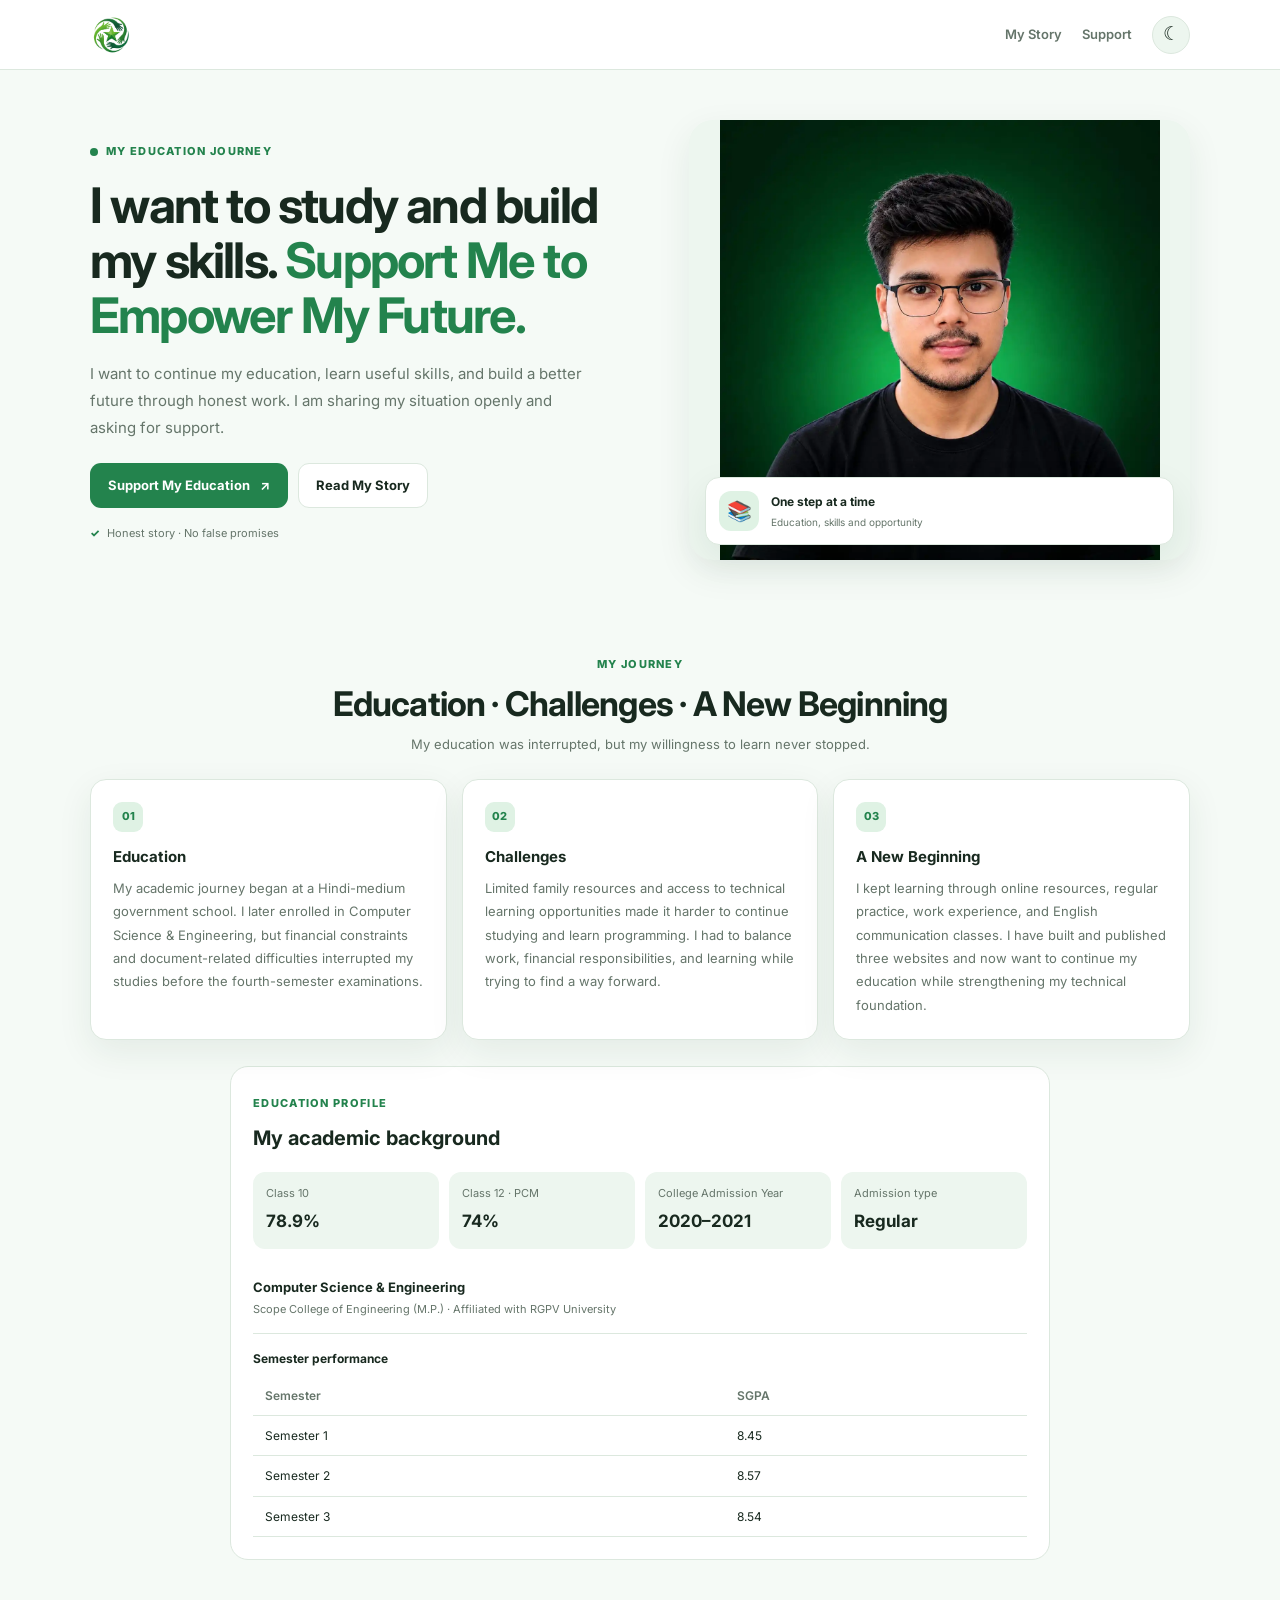
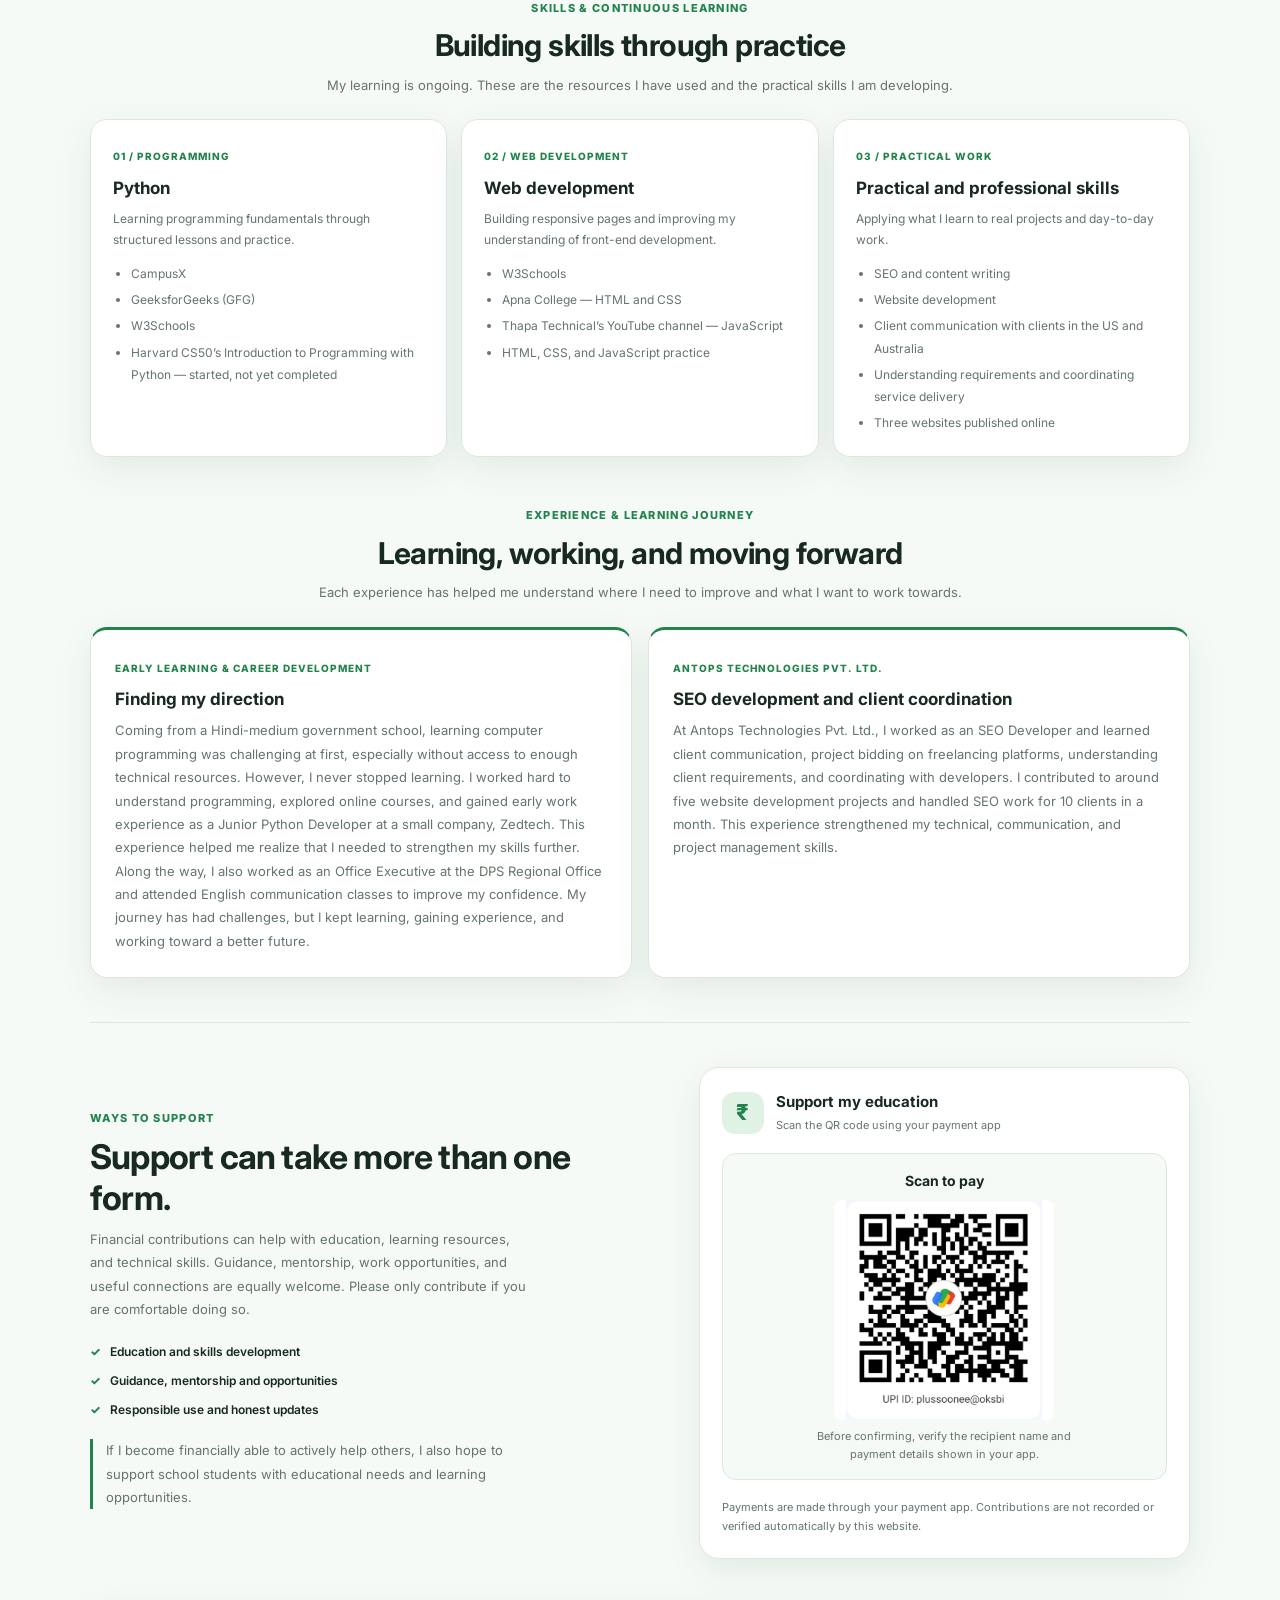
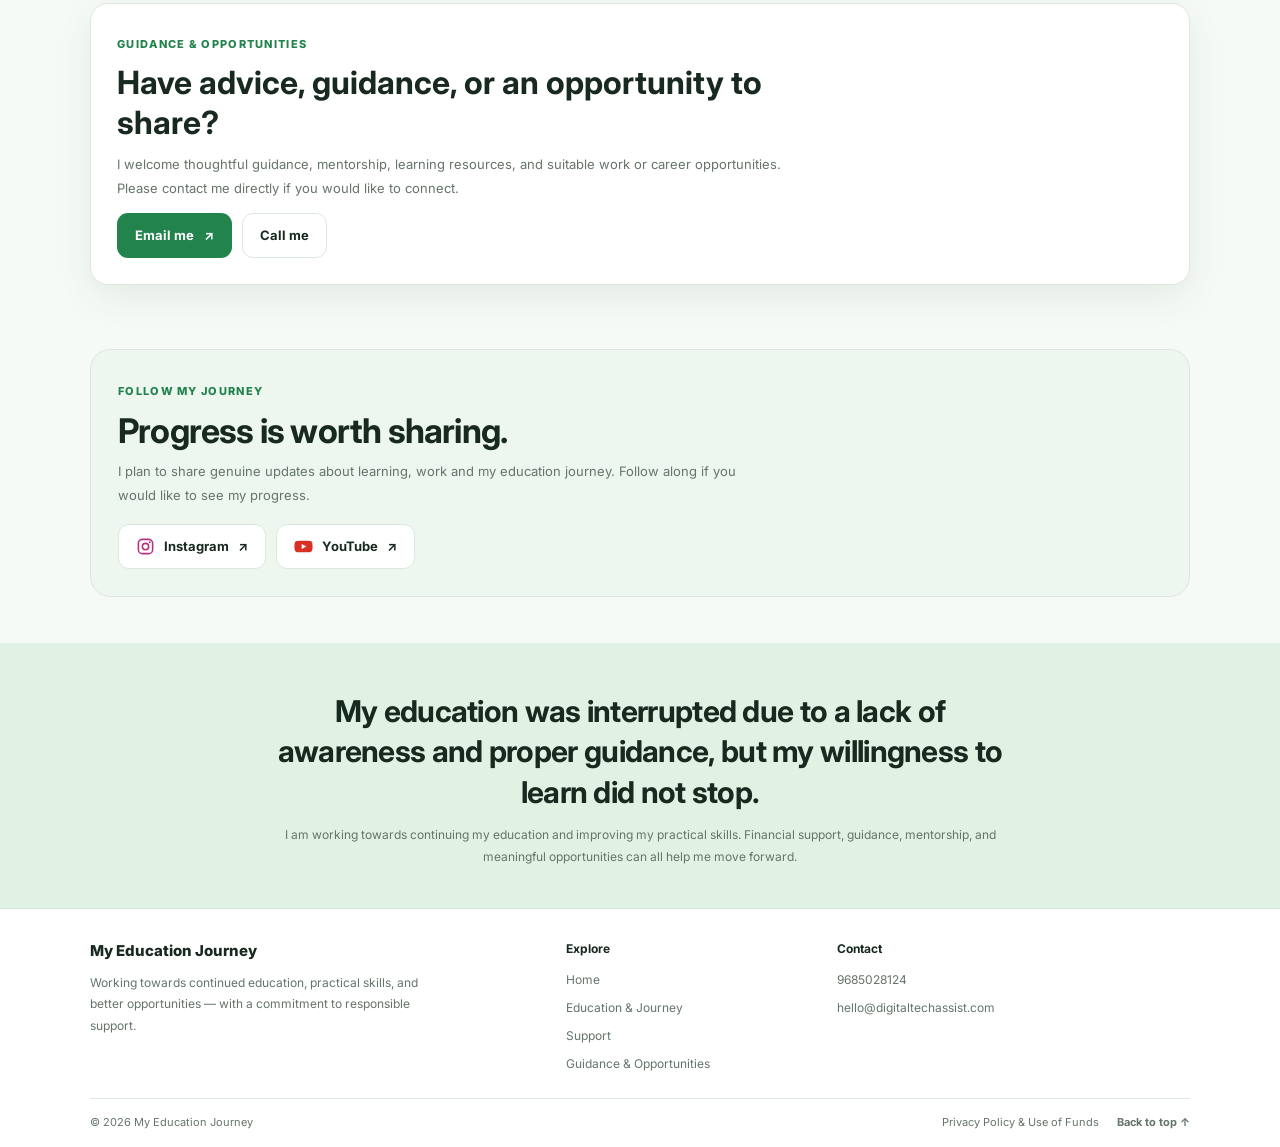
==== index.html @ f45b31e9 "support me website" ====
<!DOCTYPE html>
<html lang="en">
<head>
  <meta charset="UTF-8">
  <meta name="viewport" content="width=device-width, initial-scale=1.0">
  <meta name="theme-color" content="#f5faf6">
  <meta name="description" content="Read my education journey, learn why I am seeking support, and find safe ways to help with study-related expenses.">

  <title>My Education Journey | Support My Education</title>

  <link rel="preconnect" href="https://fonts.googleapis.com">
  <link rel="preconnect" href="https://fonts.gstatic.com" crossorigin>
  <link href="https://fonts.googleapis.com/css2?family=Inter:wght@400;500;600;700;800&display=swap" rel="stylesheet">
  <link rel="stylesheet" href="style.css">

</head>

<body>
  <a class="skip-link" href="#main-content">Skip to content</a>
  <header class="site-header">
   <a href="#home" class="brand">
  <img src="logo.png" alt="One Step Logo" class="brand-logo" >
  
</a>

    <nav class="header-actions" aria-label="Main navigation">
      <a href="#my-story" class="nav-link">My Story</a>
      <a href="#support" class="nav-link">Support</a>
      <button id="themeToggle" class="theme-toggle" type="button" aria-label="Toggle dark mode">
        <span id="themeIcon">☾</span>
      </button>
    </nav>
  </header>

  <main id="main-content">
    <section class="hero section-wrap" id="home">
      <div class="hero-copy">
        <span class="eyebrow"><span class="status-dot"></span> My education journey</span>

        <h1>I want to study and build my skills. <span>Support Me to Empower My Future.</span></h1>

        <p class="hero-description">
          I want to continue my education, learn useful skills, and build a better future
          through honest work. I am sharing my situation openly and asking for support.
        </p>

        <div class="hero-actions">
          <a class="button button-primary" href="#support">Support My Education <span>↗</span></a>
          <a class="button button-secondary" href="#my-story">Read My Story</a>
        </div>

        <div class="trust-line">
          <span>✓</span> Honest story · No false promises
        </div>
      </div>

      <div class="hero-visual">
        <img
          src="amit.webp"
          alt="Portrait of the author of this education journey"
          fetchpriority="high"
        >
        <div class="image-note">
          <span class="note-icon">📚</span>
          <div>
            <strong>One step at a time</strong>
            <small>Education, skills and opportunity</small>
          </div>
        </div>
      </div>
    </section>

    <section class="story-section section-wrap" id="my-story">
      <div class="section-heading">
        <span class="eyebrow">MY JOURNEY</span>
        <h2>Education · Challenges · A New Beginning</h2>
        <p>My education was interrupted, but my willingness to learn never stopped.</p>
      </div>

      <div class="story-grid journey-cards" aria-label="My education journey">
        <article class="story-card">
          <span class="card-number">01</span>
          <h3>Education</h3>
          <p>My academic journey began at a Hindi-medium government school. I later enrolled in Computer Science &amp; Engineering, but financial constraints and document-related difficulties interrupted my studies before the fourth-semester examinations.</p>
        </article>
        <article class="story-card">
          <span class="card-number">02</span>
          <h3>Challenges</h3>
          <p>Limited family resources and access to technical learning opportunities made it harder to continue studying and learn programming. I had to balance work, financial responsibilities, and learning while trying to find a way forward.</p>
        </article>
        <article class="story-card">
          <span class="card-number">03</span>
          <h3>A New Beginning</h3>
          <p>I kept learning through online resources, regular practice, work experience, and English communication classes. I have built and published three websites and now want to continue my education while strengthening my technical foundation.</p>
        </article>
      </div>

      <div class="education-panel">
        <div class="education-panel-heading">
          <span class="eyebrow">EDUCATION PROFILE</span>
          <h3>My academic background</h3>
        </div>
        <div class="education-facts">
          <div class="education-fact"><span>Class 10</span><strong>78.9%</strong></div>
          <div class="education-fact"><span>Class 12 · PCM</span><strong>74%</strong></div>
          <div class="education-fact"><span>College Admission Year</span><strong>2020–2021</strong></div>
          <div class="education-fact"><span>Admission type</span><strong>Regular</strong></div>
        </div>
        <div class="college-details">
          <strong>Computer Science &amp; Engineering</strong>
          <span>Scope College of Engineering (M.P.) · Affiliated with RGPV University</span>
        </div>
        <div class="semester-table-wrap">
          <table class="semester-table">
            <caption>Semester performance</caption>
            <thead><tr><th scope="col">Semester</th><th scope="col">SGPA</th></tr></thead>
            <tbody>
              <tr><td>Semester 1</td><td>8.45</td></tr>
              <tr><td>Semester 2</td><td>8.57</td></tr>
              <tr><td>Semester 3</td><td>8.54</td></tr>
            </tbody>
          </table>
        </div>
      </div>

      <section class="learning-section" aria-labelledby="learning-title">
        <div class="section-heading learning-heading">
          <span class="eyebrow">SKILLS &amp; CONTINUOUS LEARNING</span>
          <h3 id="learning-title">Building skills through practice</h3>
          <p>My learning is ongoing. These are the resources I have used and the practical skills I am developing.</p>
        </div>
        <div class="learning-grid">
          <article class="learning-card">
            <span class="learning-index">01 / PROGRAMMING</span>
            <h4>Python</h4>
            <p>Learning programming fundamentals through structured lessons and practice.</p>
            <ul>
              <li>CampusX</li>
              <li>GeeksforGeeks (GFG)</li>
              <li>W3Schools</li>
              <li>Harvard CS50’s Introduction to Programming with Python — started, not yet completed</li>
            </ul>
          </article>
          <article class="learning-card">
            <span class="learning-index">02 / WEB DEVELOPMENT</span>
            <h4>Web development</h4>
            <p>Building responsive pages and improving my understanding of front-end development.</p>
            <ul>
              <li>W3Schools</li>
              <li>Apna College — HTML and CSS</li>
              <li>Thapa Technical’s YouTube channel — JavaScript</li>
              <li>HTML, CSS, and JavaScript practice</li>
            </ul>
          </article>
          <article class="learning-card">
            <span class="learning-index">03 / PRACTICAL WORK</span>
            <h4>Practical and professional skills</h4>
            <p>Applying what I learn to real projects and day-to-day work.</p>
            <ul>
              <li>SEO and content writing</li>
              <li>Website development</li>
              <li>Client communication with clients in the US and Australia</li>
              <li>Understanding requirements and coordinating service delivery</li>
              <li>Three websites published online</li>
            </ul>
          </article>
        </div>
      </section>

      <section class="experience-section" aria-labelledby="experience-title">
        <div class="section-heading">
          <span class="eyebrow">EXPERIENCE &amp; LEARNING JOURNEY</span>
          <h3 id="experience-title">Learning, working, and moving forward</h3>
          <p>Each experience has helped me understand where I need to improve and what I want to work towards.</p>
        </div>
        <div class="experience-grid">
          <article class="experience-card">
            <span class="experience-kicker">EARLY LEARNING &amp; CAREER DEVELOPMENT</span>
            <h4>Finding my direction</h4>
            <p>Coming from a Hindi-medium government school, learning computer programming was challenging at first, especially without access to enough technical resources. However, I never stopped learning. I worked hard to understand programming, explored online courses, and gained early work experience as a Junior Python Developer at a small company, Zedtech. This experience helped me realize that I needed to strengthen my skills further. Along the way, I also worked as an Office Executive at the DPS Regional Office and attended English communication classes to improve my confidence. My journey has had challenges, but I kept learning, gaining experience, and working toward a better future.</p>
          </article>
          <article class="experience-card">
            <span class="experience-kicker">ANTOPS TECHNOLOGIES PVT. LTD.</span>
            <h4>SEO development and client coordination</h4>
            <p>At Antops Technologies Pvt. Ltd., I worked as an SEO Developer and learned client communication, project bidding on freelancing platforms, understanding client requirements, and coordinating with developers. I contributed to around five website development projects and handled SEO work for 10 clients in a month. This experience strengthened my technical, communication, and project management skills.</p>
          </article>
        </div>
      </section>
    </section>

    <section class="support-section section-wrap" id="support">
      <div class="support-copy">
        <span class="eyebrow">WAYS TO SUPPORT</span>
        <h2>Support can take more than one form.</h2>
        <p>
          Financial contributions can help with education, learning resources, and technical skills.
          Guidance, mentorship, work opportunities, and useful connections are equally welcome.
          Please only contribute if you are comfortable doing so.
        </p>

        <div class="support-points">
          <div><span>✓</span> Education and skills development</div>
          <div><span>✓</span> Guidance, mentorship and opportunities</div>
          <div><span>✓</span> Responsible use and honest updates</div>
        </div>
        <p class="funds-short-note">
          If I become financially able to actively help others, I also hope to support school students
          with educational needs and learning opportunities.
        </p>
      </div>

      <div class="payment-card">
        <div class="payment-card-top">
          <span class="payment-icon">₹</span>
          <div>
            <h3>Support my education</h3>
            <p>Scan the QR code using your payment app</p>
          </div>
        </div>
        <div class="qr-payment">
          <h4>Scan to pay</h4>
          <img src="payment-qr.png" alt="Payment QR code" width="240" height="240" loading="lazy">
          <p>Before confirming, verify the recipient name and payment details shown in your app.</p>
        </div>

        <!-- Mobile-only UPI options. The payment amount is intentionally not pre-filled. -->
        <div class="mobile-payment-options" aria-label="Mobile payment options">
          <div class="mobile-upi-details">
            <span class="upi-label">UPI ID</span>
            <strong id="mobileUpiId">plussoonee@oksbi</strong>
            <span class="mobile-payee-name" id="mobilePayeeName">Recipient: R. AMIT</span>
          </div>
          <p class="mobile-payment-label">Or open your payment app</p>
          <div class="mobile-payment-apps">
            <button class="mobile-payment-app" type="button" data-upi-app="gpay" aria-label="Pay using Google Pay">
              <img src="GPay.webp" alt="" width="24" height="24" loading="lazy">
              <span>Google Pay</span>
            </button>
            <button class="mobile-payment-app" type="button" data-upi-app="phonepe" aria-label="Pay using PhonePe">
              <img src="PhonePe.webp" alt="" width="24" height="24" loading="lazy">
              <span>PhonePe</span>
            </button>
            <button class="mobile-payment-app" type="button" data-upi-app="paytm" aria-label="Pay using Paytm">
              <img src="Paytm.png" alt="" width="24" height="24" loading="lazy">
              <span>Paytm</span>
            </button>
          </div>
          <p class="mobile-payment-fallback">Enter the amount in your payment app and verify the recipient details before paying.</p>
        </div>

        <p class="small-note">
          Payments are made through your payment app. Contributions are not recorded or verified automatically by this website.
        </p>
      </div>
    </section>

    <section class="opportunity-section section-wrap" id="opportunities">
      <div class="opportunity-card">
        <span class="eyebrow">GUIDANCE &amp; OPPORTUNITIES</span>
        <h2>Have advice, guidance, or an opportunity to share?</h2>
        <p>
          I welcome thoughtful guidance, mentorship, learning resources, and suitable work or career opportunities.
          Please contact me directly if you would like to connect.
        </p>
        <div class="opportunity-actions">
          <a class="button button-primary" href="mailto:hello@digitaltechassist.com">Email me <span>↗</span></a>
          <a class="button button-secondary" href="tel:+919685028124">Call me</a>
        </div>
      </div>
    </section>

    <section class="social-section section-wrap">
      <div class="social-content">
        <span class="eyebrow">FOLLOW MY JOURNEY</span>
        <h2>Progress is worth sharing.</h2>
        <p>
          I plan to share genuine updates about learning, work and my education journey.
          Follow along if you would like to see my progress.
        </p>

        <div class="social-actions">
          <a class="button button-secondary social-button" id="instagramLink" href="https://www.instagram.com/amitrana_2026" target="_blank" rel="noopener noreferrer" aria-label="Visit Instagram">
            <svg class="social-icon instagram-icon" viewBox="0 0 24 24" aria-hidden="true" focusable="false"><rect x="3" y="3" width="18" height="18" rx="5" fill="none" stroke="currentColor" stroke-width="2"/><circle cx="12" cy="12" r="4" fill="none" stroke="currentColor" stroke-width="2"/><circle cx="17.5" cy="6.5" r="1.2" fill="currentColor"/></svg>
            Instagram <span aria-hidden="true">↗</span>
          </a>
          <a class="button button-secondary social-button" id="youtubeLink" href="https://youtube.com/@crazy_meet" target="_blank" rel="noopener noreferrer" aria-label="Visit YouTube">
            <svg class="social-icon youtube-icon" viewBox="0 0 24 24" aria-hidden="true" focusable="false"><path d="M23 7.2a3 3 0 0 0-2.1-2.1C19.1 4.6 12 4.6 12 4.6s-7.1 0-8.9.5A3 3 0 0 0 1 7.2 31 31 0 0 0 .5 12a31 31 0 0 0 .5 4.8 3 3 0 0 0 2.1 2.1c1.8.5 8.9.5 8.9.5s7.1 0 8.9-.5a3 3 0 0 0 2.1-2.1 31 31 0 0 0 .5-4.8 31 31 0 0 0-.5-4.8Z" fill="currentColor"/><path d="m9.7 15.3 6-3.3-6-3.3v6.6Z" fill="var(--surface)"/></svg>
            YouTube <span aria-hidden="true">↗</span>
          </a>
        </div>
      </div>
    </section>

    <section class="closing-section">
      <div class="closing-inner">
        <h2>My education was interrupted due to a lack of awareness and proper guidance, but my willingness to learn did not stop.</h2>
        <p>
          I am working towards continuing my education and improving my practical skills.
          Financial support, guidance, mentorship, and meaningful opportunities can all help me move forward.
        </p>
      </div>
    </section>
  </main>

  <footer class="site-footer">
    <div class="footer-main">
      <div class="footer-about">
        <a href="#home" class="footer-brand">My Education Journey</a>
        <p>Working towards continued education, practical skills, and better opportunities — with a commitment to responsible support.</p>
      </div>
      <div class="footer-links">
        <h2>Explore</h2>
        <a href="#home">Home</a>
        <a href="#my-story">Education &amp; Journey</a>
        <a href="#support">Support</a>
        <a href="#opportunities">Guidance &amp; Opportunities</a>
      </div>
      <div class="footer-contact">
        <h2>Contact</h2>
        <a href="tel:+919685028124">9685028124</a>
        <a href="mailto:hello@digitaltechassist.com">hello@digitaltechassist.com</a>
      </div>
    </div>
    <div class="footer-bottom">
      <span>© <span id="currentYear">2026</span> My Education Journey</span>
      <div class="footer-legal">
        <a href="privacy-policy.html">Privacy Policy &amp; Use of Funds</a>
        <a href="#home" class="back-top">Back to top ↑</a>
      </div>
    </div>
  </footer>

  <script src="script.js"></script>
  
</body>
</html>
---- style.css ----
:root {
  --bg: #f5faf6;
  --surface: #ffffff;
  --surface-soft: #edf6ef;
  --text: #18291f;
  --muted: #65756a;
  --green: #23834d;
  --green-dark: #17663a;
  --green-light: #dff2e4;
  --border: #dce8de;
  --shadow: 0 12px 35px rgba(26, 70, 42, 0.08);
  --radius: 20px;
}

* {
  box-sizing: border-box;
}

[hidden] {
  display: none !important;
}

html {
  scroll-behavior: smooth;
  scroll-padding-top: 82px;
}

body {
  margin: 0;
  font-family: "Inter", sans-serif;
  background: var(--bg);
  color: var(--text);
  line-height: 1.6;
  transition: background 0.2s, color 0.2s;
}

body.dark-mode {
  --bg: #101812;
  --surface: #19241c;
  --surface-soft: #202f24;
  --text: #edf7ef;
  --muted: #a9b9ad;
  --green: #63c783;
  --green-dark: #80db9b;
  --green-light: #233e2b;
  --border: #304335;
  --shadow: 0 12px 35px rgba(0, 0, 0, 0.2);
}

a {
  color: inherit;
  text-decoration: none;
}

button,
input,
select,
textarea {
  font: inherit;
}

button,
a {
  -webkit-tap-highlight-color: transparent;
}

button {
  cursor: pointer;
}

img {
  display: block;
  max-width: 100%;
}

.section-wrap {
  width: min(1100px, calc(100% - 40px));
  margin-inline: auto;
}

.site-header {
  min-height: 70px;
  width: 100%;
  padding: 12px max(20px, calc((100% - 1100px) / 2));
  display: flex;
  align-items: center;
  justify-content: space-between;
  gap: 18px;
  border-bottom: 1px solid var(--border);
  background: var(--surface);
}

.brand,
.header-actions {
  display: flex;
  align-items: center;
  gap: 12px;
}

.brand {
  font-size: 14px;
  font-weight: 800;
}

.brand-mark {
  display: grid;
  place-items: center;
  width: 34px;
  height: 34px;
  color: #fff;
  background: var(--green);
  border-radius: 11px;
}

.header-actions {
  gap: 20px;
}

.nav-link {
  font-size: 13px;
  color: var(--muted);
  font-weight: 600;
}

.nav-link:hover,
.back-top:hover {
  color: var(--green);
}

.theme-toggle {
  width: 38px;
  height: 38px;
  border: 1px solid var(--border);
  background: var(--surface-soft);
  color: var(--text);
  border-radius: 50%;
  font-size: 19px;
}

.hero {
  display: grid;
  grid-template-columns: 1.05fr 0.95fr;
  align-items: center;
  gap: 46px;
  padding-top: 50px;
  padding-bottom: 46px;
}

.hero-copy {
  min-width: 0;
}

.eyebrow {
  display: inline-flex;
  align-items: center;
  gap: 8px;
  color: var(--green);
  font-size: 11px;
  font-weight: 800;
  letter-spacing: 1.3px;
  text-transform: uppercase;
}

.status-dot {
  width: 8px;
  height: 8px;
  background: var(--green);
  border-radius: 50%;
}

h1,
h2,
h3,
p {
  margin-top: 0;
}

h1 {
  margin: 16px 0;
  font-size: clamp(32px, 4.1vw, 49px);
  line-height: 1.12;
  letter-spacing: -1.8px;
}

h1 span {
  color: var(--green);
}

.hero-description {
  max-width: 500px;
  color: var(--muted);
  font-size: 15px;
  line-height: 1.8;
  margin-bottom: 22px;
}

.hero-actions,
.social-actions {
  display: flex;
  align-items: center;
  flex-wrap: wrap;
  gap: 10px;
}

.button {
  min-height: 44px;
  padding: 11px 17px;
  border-radius: 11px;
  display: inline-flex;
  justify-content: center;
  align-items: center;
  gap: 10px;
  border: 1px solid transparent;
  font-size: 13px;
  font-weight: 700;
  transition: transform 0.2s, background 0.2s;
}

.button:hover {
  transform: translateY(-2px);
}

.button-primary {
  color: #fff;
  background: #23834d;
}

.button-primary:hover {
  background: #17663a;
}

.button-secondary {
  color: var(--text);
  background: var(--surface);
  border-color: var(--border);
}

.button-secondary:hover {
  border-color: var(--green);
}

.trust-line {
  display: flex;
  gap: 7px;
  align-items: center;
  margin-top: 17px;
  color: var(--muted);
  font-size: 11px;
}

.trust-line span,
.support-points span {
  color: var(--green);
  font-weight: 800;
}

.hero-visual {
  position: relative;
  min-width: 0;
}

.hero-visual > img {
  width: 100%;
  height: 340px;
  object-fit: cover;
  border-radius: 24px;
  box-shadow: var(--shadow);
}

.image-note {
  position: absolute;
  left: 16px;
  right: 16px;
  bottom: 15px;
  display: flex;
  align-items: center;
  gap: 12px;
  padding: 13px;
  background: var(--surface);
  border: 1px solid var(--border);
  border-radius: 14px;
  box-shadow: var(--shadow);
}

.note-icon {
  width: 40px;
  height: 40px;
  display: grid;
  place-items: center;
  background: var(--green-light);
  border-radius: 12px;
  font-size: 20px;
}

.image-note strong,
.image-note small {
  display: block;
}

.image-note strong {
  font-size: 12px;
}

.image-note small {
  margin-top: 3px;
  color: var(--muted);
  font-size: 10px;
}

.story-section,
.support-section,
.form-section {
  padding-top: 44px;
  padding-bottom: 44px;
}

.section-heading {
  text-align: center;
  margin: 0 auto 22px;
}

.section-heading h2,
.support-copy h2,
.form-intro h2,
.social-content h2 {
  margin: 8px 0 9px;
  font-size: clamp(25px, 3vw, 34px);
  line-height: 1.2;
  letter-spacing: -0.8px;
}

.section-heading p,
.support-copy > p,
.form-intro > p,
.social-content > p {
  color: var(--muted);
  font-size: 13px;
  line-height: 1.8;
}

.story-grid {
  display: grid;
  grid-template-columns: repeat(3, minmax(0, 1fr));
  gap: 15px;
}

.story-card {
  padding: 20px;
  background: var(--surface);
  border: 1px solid var(--border);
  border-radius: 16px;
}

.card-number {
  display: inline-grid;
  place-items: center;
  width: 30px;
  height: 30px;
  margin-bottom: 13px;
  color: var(--green);
  background: var(--green-light);
  border-radius: 9px;
  font-size: 11px;
  font-weight: 800;
}

.story-card h3 {
  margin-bottom: 8px;
  font-size: 15px;
}

.story-card p {
  margin: 0;
  color: var(--muted);
  font-size: 12px;
  line-height: 1.8;
}

.honesty-note {
  max-width: 760px;
  margin: 17px auto 0;
  padding: 13px 16px;
  background: var(--surface-soft);
  border-radius: 12px;
  color: var(--muted);
  text-align: center;
  font-size: 12px;
}

.support-section {
  display: grid;
  grid-template-columns: 1fr 0.88fr;
  align-items: center;
  gap: 50px;
  border-top: 1px solid var(--border);
}

.support-copy > p {
  max-width: 440px;
}

.support-points {
  display: grid;
  gap: 10px;
  margin-top: 20px;
  font-size: 12px;
  font-weight: 600;
}

.support-points div {
  display: flex;
  gap: 9px;
  align-items: center;
}

.payment-card,
.support-form {
  padding: 22px;
  background: var(--surface);
  border: 1px solid var(--border);
  border-radius: var(--radius);
  box-shadow: var(--shadow);
}

.payment-card-top {
  display: flex;
  align-items: center;
  gap: 12px;
  margin-bottom: 18px;
}

.payment-icon {
  display: grid;
  place-items: center;
  flex: 0 0 42px;
  width: 42px;
  height: 42px;
  border-radius: 13px;
  background: var(--green-light);
  color: var(--green);
  font-size: 22px;
  font-weight: 800;
}

.payment-card-top h3 {
  margin: 0 0 3px;
  font-size: 15px;
}

.payment-card-top p {
  margin: 0;
  color: var(--muted);
  font-size: 11px;
}

.amount-options {
  display: grid;
  grid-template-columns: repeat(3, 1fr);
  gap: 8px;
  margin-bottom: 18px;
}

.amount-button {
  min-height: 40px;
  background: var(--surface-soft);
  border: 1px solid var(--border);
  border-radius: 10px;
  color: var(--text);
  font-size: 12px;
  font-weight: 700;
}

.amount-button:hover,
.amount-button.active {
  color: var(--green-dark);
  border-color: var(--green);
  background: var(--green-light);
}

.field-label {
  display: block;
  margin-bottom: 7px;
  color: var(--text);
  font-size: 12px;
  font-weight: 700;
}

.form-control {
  width: 100%;
  min-height: 43px;
  padding: 11px 12px;
  color: var(--text);
  background: var(--bg);
  border: 1px solid var(--border);
  border-radius: 10px;
  outline: none;
  font-size: 12px;
}

.form-control:focus {
  border-color: var(--green);
  box-shadow: 0 0 0 3px var(--green-light);
}

.form-control::placeholder {
  color: var(--muted);
  opacity: 0.8;
}


/* Demo QR placeholder: replace payment-qr.png with your real payment QR. */
.qr-payment {
  display: flex;
  flex-direction: column;
  align-items: center;
  gap: 8px;
  margin: 18px 0;
  padding: 16px 12px;
  border: 1px solid var(--border);
  border-radius: 14px;
  background: var(--bg);
  text-align: center;
}

.qr-payment h4 {
  margin: 0;
  font-size: 14px;
}

.qr-payment img {
  width: min(100%, 220px);
  height: auto;
  aspect-ratio: 1 / 1;
  object-fit: contain;
  border-radius: 8px;
  background: #fff;
}

.qr-payment p {
  max-width: 290px;
  margin: 0;
  color: var(--muted);
  font-size: 11px;
  line-height: 1.6;
  overflow-wrap: anywhere;
}

.qr-payment code {
  font-size: 10px;
}

.upi-box {
  display: flex;
  align-items: center;
  flex-wrap: wrap;
  gap: 8px;
  margin: 17px 0 8px;
  padding: 12px;
  background: var(--surface-soft);
  border-radius: 12px;
}

.upi-label {
  width: 100%;
  color: var(--muted);
  font-size: 10px;
  font-weight: 700;
  text-transform: uppercase;
}

.upi-box strong {
  min-width: 0;
  overflow-wrap: anywhere;
  font-size: 12px;
}

.copy-button {
  margin-left: auto;
  padding: 7px 9px;
  border: 1px solid var(--border);
  border-radius: 8px;
  background: var(--surface);
  color: var(--green-dark);
  font-size: 10px;
  font-weight: 700;
}

.payment-hint,
.small-note {
  color: var(--muted);
  font-size: 10px;
  line-height: 1.7;
}

.button-full {
  width: 100%;
  margin-top: 10px;
}

.small-note {
  margin: 10px 0 0;
}

.form-section {
  display: grid;
  grid-template-columns: 0.78fr 1.22fr;
  align-items: start;
  gap: 44px;
  border-top: 1px solid var(--border);
}

.form-intro > p {
  margin-bottom: 18px;
}

.privacy-note {
  display: flex;
  align-items: flex-start;
  gap: 10px;
  padding: 13px;
  background: var(--surface-soft);
  border-radius: 12px;
}

.privacy-note p {
  margin: 0;
  color: var(--muted);
  font-size: 11px;
  line-height: 1.7;
}

.support-form {
  box-shadow: none;
}

.form-grid {
  display: grid;
  grid-template-columns: repeat(2, minmax(0, 1fr));
  gap: 15px;
}

.form-field {
  min-width: 0;
}

.form-field-full {
  grid-column: 1 / -1;
}

textarea.form-control {
  resize: vertical;
  min-height: 88px;
}

.field-help {
  display: block;
  margin-top: 5px;
  color: var(--muted);
  font-size: 10px;
}

.hidden-field {
  position: absolute;
  left: -9999px;
  opacity: 0;
}

.captcha-wrap {
  margin-top: 18px;
  overflow: hidden;
}

.captcha-question {
  display: inline-flex;
  align-items: center;
  min-height: 38px;
  margin: 0 0 10px;
  padding: 8px 12px;
  border: 1px dashed var(--green);
  border-radius: 10px;
  background: var(--surface-soft);
  color: var(--text);
  font-size: 14px;
  font-weight: 800;
  letter-spacing: 0.2px;
}

.captcha-error {
  margin: 8px 0 0;
  color: #c0392b;
  font-size: 12px;
  font-weight: 600;
}

.form-restore-button {
  margin: 18px 0 0;
}

.social-button {
  gap: 9px;
}

.social-icon {
  display: block;
  width: 19px;
  height: 19px;
  flex: 0 0 19px;
}

.instagram-icon {
  color: #b83280;
}

.youtube-icon {
  color: #d93025;
}

.form-status {
  margin: 10px 0 0;
  color: var(--muted);
  font-size: 11px;
  line-height: 1.7;
}

.social-section {
  padding-top: 22px;
  padding-bottom: 46px;
}

.social-content {
  padding: 27px;
  background: var(--surface-soft);
  border: 1px solid var(--border);
  border-radius: var(--radius);
}

.social-content > p {
  max-width: 620px;
  margin-bottom: 17px;
}

.closing-section {
  padding: 40px 20px;
  background: var(--green-light);
}

.closing-inner {
  width: min(760px, 100%);
  margin: auto;
  text-align: center;
}



.closing-inner h2 {
  margin: 8px 0 12px;
  font-size: clamp(22px, 3vw, 30px);
  line-height: 1.35;
  letter-spacing: -0.7px;
}

.closing-inner p {
  margin: 0;
  color: var(--muted);
  font-size: 12px;
  line-height: 1.8;
}

.site-footer {
  display: flex;
  align-items: center;
  justify-content: space-between;
  gap: 14px;
  padding: 20px max(20px, calc((100% - 1100px) / 2));
  background: var(--surface);
  border-top: 1px solid var(--border);
}

.footer-brand {
  font-size: 12px;
  font-weight: 800;
}

.site-footer p,
.back-top {
  margin: 0;
  color: var(--muted);
  font-size: 11px;
}

.back-top {
  font-weight: 700;
}

@media (min-width: 1400px) {
  .hero-visual > img {
    height: 365px;
  }
}

@media (max-width: 800px) {
  .hero {
    grid-template-columns: 1fr 0.9fr;
    gap: 25px;
    padding-top: 35px;
    padding-bottom: 32px;
  }

  .hero-visual > img {
    height: 300px;
  }

  .support-section,
  .form-section {
    gap: 25px;
  }

  .story-card {
    padding: 16px;
  }
}

@media (max-width: 760px) {
  .hero,
  .support-section,
  .form-section {
    grid-template-columns: minmax(0, 1fr);
  }

  .hero-visual > img {
    height: clamp(220px, 58vw, 340px);
  }

  .story-grid {
    grid-template-columns: repeat(2, minmax(0, 1fr));
  }

  .support-section,
  .form-section {
    gap: 22px;
  }
}

@media (max-width: 640px) {
  html {
    scroll-padding-top: 16px;
  }

  .section-wrap {
    width: min(100% - 28px, 480px);
  }

  .site-header {
    min-height: 62px;
    padding: 10px 14px;
    flex-wrap: wrap;
  }

  .brand {
    gap: 8px;
    font-size: 12px;
    min-width: 0;
  }

  .brand-mark {
    width: 30px;
    height: 30px;
  }

  .header-actions {
    gap: 12px;
    margin-left: auto;
  }

  .nav-link {
    font-size: 12px;
    min-height: 44px;
    display: inline-flex;
    align-items: center;
  }

  .theme-toggle {
    width: 40px;
    height: 40px;
    flex: 0 0 40px;
  }

  .hero {
    grid-template-columns: minmax(0, 1fr);
    gap: 23px;
    padding-top: 30px;
    padding-bottom: 30px;
  }

  h1 {
    font-size: clamp(33px, 9vw, 43px);
    letter-spacing: -1.2px;
  }

  .hero-description {
    font-size: 13px;
    line-height: 1.75;
  }

  .hero-visual > img {
    height: 250px;
    border-radius: 18px;
  }

  .story-section,
  .support-section,
  .form-section {
    padding-top: 30px;
    padding-bottom: 30px;
  }

  .section-heading {
    margin-bottom: 18px;
  }

  .section-heading h2,
  .support-copy h2,
  .form-intro h2,
  .social-content h2 {
    font-size: 26px;
  }

  .story-grid {
    grid-template-columns: minmax(0, 1fr);
    gap: 10px;
  }

  .story-card {
    padding: 17px;
  }

  .card-number {
    margin-bottom: 8px;
  }

  .support-section,
  .form-section {
    grid-template-columns: 1fr;
    gap: 20px;
  }

  .payment-card,
  .support-form {
    padding: 17px;
    border-radius: 16px;
  }

  .form-grid {
    grid-template-columns: minmax(0, 1fr);
    gap: 13px;
  }

  .form-control {
    min-height: 46px;
    font-size: 16px;
  }

  textarea.form-control {
    min-height: 100px;
  }

  .button,
  .amount-button,
  .copy-button {
    min-height: 44px;
  }

  .hero-actions .button {
    flex: 1 1 auto;
  }

  .social-actions {
    align-items: stretch;
  }

  .social-actions .button {
    flex: 1 1 145px;
  }

  .form-field-full {
    grid-column: auto;
  }

  .social-section {
    padding-top: 8px;
    padding-bottom: 30px;
  }

  .social-content {
    padding: 20px;
  }

  .closing-section {
    padding: 30px 18px;
  }

  .site-footer {
    flex-wrap: wrap;
    padding: 18px 14px;
    overflow-wrap: anywhere;
  }

  .site-footer p {
    order: 3;
    width: 100%;
  }
}

@media (max-width: 380px) {
  .site-header {
    align-items: flex-start;
    gap: 8px;
  }

  .header-actions {
    width: 100%;
    justify-content: flex-end;
  }

  h1 {
    font-size: clamp(30px, 9vw, 36px);
  }

  .payment-card,
  .support-form,
  .social-content {
    padding: 15px;
  }
}

@media (prefers-reduced-motion: reduce) {
  html {
    scroll-behavior: auto;
  }

  *,
  *::before,
  *::after {
    transition: none !important;
  }
}
.brand-logo {
  width: 42px;
  height: 42px;
  object-fit: contain;
  display: block;
}

.brand {
  display: inline-flex;
  align-items: center;
  gap: 10px;
  text-decoration: none;
}


/* ===== Careful project updates: sticky header, education profile, footer and policy ===== */
.site-header {
  position: sticky;
  top: 0;
  z-index: 1000;
  min-height: 70px;
  transition: background-color 220ms ease, color 220ms ease, box-shadow 220ms ease, border-color 220ms ease;
}

.site-header.is-scrolled {
  background: #23834d;
  color: #ffffff;
  border-bottom-color: rgba(255,255,255,0.18);
  box-shadow: 0 8px 24px rgba(15, 70, 38, 0.16);
}

.site-header.is-scrolled .nav-link,
.site-header.is-scrolled .brand,
.site-header.is-scrolled .theme-toggle {
  color: #ffffff;
}

.site-header.is-scrolled .theme-toggle {
  background: rgba(255,255,255,0.12);
  border-color: rgba(255,255,255,0.35);
}

body.dark-mode .site-header.is-scrolled {
  background: #14532d;
  color: #f4fff6;
  border-bottom-color: rgba(255,255,255,0.12);
}

.nav-link {
  position: relative;
  padding: 8px 0;
  transition: color 180ms ease;
}

.nav-link::after {
  content: "";
  position: absolute;
  left: 0;
  right: 0;
  bottom: 2px;
  height: 2px;
  border-radius: 2px;
  background: currentColor;
  transform: scaleX(0);
  transform-origin: left;
  transition: transform 180ms ease;
}

.nav-link:hover,
.nav-link:focus-visible {
  color: var(--green);
}

.nav-link:hover::after,
.nav-link:focus-visible::after {
  transform: scaleX(1);
}

.site-header.is-scrolled .nav-link:hover,
.site-header.is-scrolled .nav-link:focus-visible {
  color: #e1ffe9;
}

.brand-name {
  font-size: 13px;
  line-height: 1.2;
  white-space: nowrap;
}

.journey-copy {
  max-width: 820px;
  margin: 0 auto 26px;
  padding: 22px 24px;
  background: var(--surface);
  border: 1px solid var(--border);
  border-radius: 16px;
  box-shadow: var(--shadow);
}

.journey-copy p {
  color: var(--muted);
  font-size: 13px;
  line-height: 1.85;
  margin: 0 0 12px;
}

.journey-copy p:last-child {
  margin-bottom: 0;
}

.education-panel {
  max-width: 820px;
  margin: 0 auto;
  padding: 22px;
  background: var(--surface);
  border: 1px solid var(--border);
  border-radius: 18px;
}

.education-panel-heading h3 {
  margin: 7px 0 18px;
  font-size: 20px;
}

.education-facts {
  display: grid;
  grid-template-columns: repeat(4, minmax(0, 1fr));
  gap: 10px;
}

.education-fact {
  display: flex;
  flex-direction: column;
  gap: 6px;
  min-width: 0;
  padding: 13px;
  background: var(--surface-soft);
  border-radius: 12px;
}

.education-fact span,
.college-details span {
  color: var(--muted);
  font-size: 11px;
}

.education-fact strong {
  font-size: 17px;
  overflow-wrap: anywhere;
}

.college-details {
  display: flex;
  flex-direction: column;
  gap: 4px;
  margin-top: 14px;
  padding: 14px 0;
  border-bottom: 1px solid var(--border);
}

.college-details strong {
  font-size: 13px;
}

.semester-table-wrap {
  margin-top: 15px;
  overflow-x: auto;
}

.semester-table {
  width: 100%;
  border-collapse: collapse;
  font-size: 12px;
}

.semester-table caption {
  text-align: left;
  font-weight: 700;
  margin-bottom: 8px;
  color: var(--text);
}

.semester-table th,
.semester-table td {
  padding: 10px 12px;
  text-align: left;
  border-bottom: 1px solid var(--border);
}

.semester-table th {
  color: var(--muted);
  font-weight: 600;
}

.skills-strip {
  display: grid;
  grid-template-columns: repeat(3, minmax(0, 1fr));
  gap: 12px;
  max-width: 820px;
  margin: 15px auto 0;
}

.skills-strip > div {
  display: flex;
  flex-direction: column;
  gap: 4px;
  padding: 15px;
  background: var(--surface-soft);
  border-radius: 13px;
}

.skills-strip strong {
  font-size: 12px;
}

.skills-strip span {
  color: var(--muted);
  font-size: 11px;
}

.funds-short-note {
  max-width: 460px;
  margin-top: 20px;
  padding-left: 13px;
  border-left: 3px solid var(--green);
  color: var(--muted);
  font-size: 12px;
  line-height: 1.8;
}

.small-note {
  color: var(--muted);
  font-size: 11px;
  line-height: 1.7;
}

.opportunity-section {
  padding-top: 0;
  padding-bottom: 42px;
}

.opportunity-card {
  padding: 26px;
  background: var(--surface);
  border: 1px solid var(--border);
  border-radius: 18px;
  box-shadow: var(--shadow);
}

.opportunity-card h2 {
  max-width: 650px;
  margin: 8px 0 10px;
  font-size: clamp(24px, 3vw, 32px);
  line-height: 1.25;
}

.opportunity-card p {
  max-width: 700px;
  color: var(--muted);
  font-size: 13px;
  line-height: 1.8;
}

.opportunity-actions {
  display: flex;
  flex-wrap: wrap;
  gap: 10px;
}

.site-footer {
  display: block;
  padding-top: 30px;
  padding-bottom: 16px;
}

.footer-main {
  display: grid;
  grid-template-columns: 1.5fr 0.8fr 1.2fr;
  gap: 35px;
  width: min(1100px, 100%);
  margin: 0 auto;
}

.footer-about,
.footer-links,
.footer-contact {
  display: flex;
  flex-direction: column;
  align-items: flex-start;
  gap: 9px;
  min-width: 0;
}

.footer-brand {
  font-size: 15px;
}

.footer-about p {
  max-width: 340px;
  margin: 0;
  color: var(--muted);
  font-size: 12px;
  line-height: 1.8;
}

.footer-links h2,
.footer-contact h2 {
  margin: 0 0 3px;
  font-size: 12px;
}

.footer-links a,
.footer-contact a {
  color: var(--muted);
  font-size: 12px;
  line-height: 1.6;
  overflow-wrap: anywhere;
}

.footer-links a:hover,
.footer-contact a:hover,
.footer-legal a:hover {
  color: var(--green);
  text-decoration: underline;
  text-underline-offset: 4px;
}

.footer-bottom {
  display: flex;
  justify-content: space-between;
  align-items: center;
  flex-wrap: wrap;
  gap: 14px;
  width: min(1100px, 100%);
  margin: 24px auto 0;
  padding-top: 15px;
  border-top: 1px solid var(--border);
  color: var(--muted);
  font-size: 11px;
}

.footer-legal {
  display: flex;
  align-items: center;
  flex-wrap: wrap;
  gap: 18px;
}

.footer-legal a {
  color: var(--muted);
}

.policy-page {
  min-height: 65vh;
  padding-top: 46px;
  padding-bottom: 60px;
}

.policy-card {
  max-width: 850px;
  margin: 0 auto;
  padding: clamp(20px, 4vw, 38px);
  background: var(--surface);
  border: 1px solid var(--border);
  border-radius: 20px;
  box-shadow: var(--shadow);
}

.policy-card h1 {
  font-size: clamp(30px, 4vw, 42px);
}

.policy-card h2 {
  margin: 30px 0 10px;
  font-size: 21px;
}

.policy-card p,
.policy-card li {
  color: var(--muted);
  font-size: 13px;
  line-height: 1.85;
}

.policy-card ul {
  padding-left: 22px;
}

.policy-updated {
  font-size: 11px !important;
}

@media (max-width: 760px) {
  .education-facts {
    grid-template-columns: repeat(2, minmax(0, 1fr));
  }
  .footer-main {
    grid-template-columns: repeat(2, minmax(0, 1fr));
    gap: 24px 18px;
  }
  .footer-about {
    grid-column: 1 / -1;
  }
}

@media (max-width: 640px) {
  .site-header {
    flex-wrap: nowrap;
    gap: 10px;
    padding: 8px 14px;
  }
  .brand-name {
    font-size: 11px;
    white-space: normal;
    max-width: 135px;
  }
  .header-actions {
    gap: 10px;
    width: auto;
    flex: 0 0 auto;
  }
  .nav-link {
    font-size: 12px;
  }
  .education-panel {
    padding: 17px;
  }
  .education-fact {
    padding: 11px;
  }
  .education-fact strong {
    font-size: 15px;
  }
  .skills-strip {
    grid-template-columns: 1fr;
  }
  .journey-copy {
    padding: 18px;
  }
  .opportunity-card {
    padding: 20px;
  }
  .footer-bottom {
    align-items: flex-start;
    flex-direction: column;
  }
  .footer-legal {
    gap: 12px;
  }
}

@media (prefers-reduced-motion: reduce) {
  .site-header,
  .nav-link::after {
    transition: none !important;
  }
}

@media (max-width: 640px) {
  html {
    scroll-padding-top: 76px;
  }
  .brand-logo {
    width: 32px;
    
    flex: 0 0 32px;
  }
  .brand-name {
    max-width: 82px;
    font-size: 10px;
  }
  .header-actions {
    gap: 7px;
  }
  .nav-link {
    font-size: 11px;
  }
  .theme-toggle {
    width: 36px;
    height: 36px;
    flex: 0 0 36px;
  }
}

@media (max-width: 768px) {
  .hero {
    display: flex;
    flex-direction: column;
  }

  .hero-content {
    display: contents;
  }

  .hero-content .eyebrow,
  .hero-content h1 {
    order: 1;
  }

  .hero-visual {
    order: 2;
    display: block;
    width: 100%;
    margin: 16px 0;
  }

  .hero-visual img {
    display: block;
    width: 100%;
    height: auto;
    max-height: 340px;
    object-fit: cover;
    border-radius: 16px;
  }

  .hero-content > p {
    order: 3;
  }

  .hero-content .hero-actions {
    order: 4;
  }

  .hero-content .trust-line {
    order: 5;
  }
}


/* ===== Final responsive refinements ===== */
:focus-visible {
  outline: 3px solid var(--green);
  outline-offset: 3px;
}

.hero-visual > img {
  height: auto;
  aspect-ratio: 1 / 1;
  max-height: 440px;
  object-fit: contain;
  background: var(--surface-soft);
}

.journey-cards {
  margin: 0 auto 26px;
}

.journey-cards .story-card {
  position: relative;
  overflow: hidden;
  min-width: 0;
  padding: 22px;
  box-shadow: var(--shadow);
  transition: transform 180ms ease, border-color 180ms ease;
}

.journey-cards .story-card:hover {
  transform: translateY(-3px);
  border-color: var(--green);
}

.journey-cards .story-card p {
  font-size: 13px;
}

.learning-section,
.experience-section {
  max-width: 100%;
  margin: 34px auto 0;
}

.learning-heading h3,
.experience-section .section-heading h3 {
  margin: 8px 0 9px;
  font-size: clamp(23px, 2.6vw, 30px);
  line-height: 1.25;
  letter-spacing: -0.6px;
}

.learning-heading p,
.experience-section .section-heading p {
  max-width: 650px;
  margin: 0 auto;
  color: var(--muted);
  font-size: 13px;
  line-height: 1.8;
}

.learning-grid {
  display: grid;
  grid-template-columns: repeat(3, minmax(0, 1fr));
  gap: 14px;
  margin-top: 22px;
}

.learning-card,
.experience-card {
  min-width: 0;
  padding: 22px;
  background: var(--surface);
  border: 1px solid var(--border);
  border-radius: 17px;
  box-shadow: var(--shadow);
}

.learning-index,
.experience-kicker {
  display: inline-block;
  color: var(--green);
  font-size: 10px;
  font-weight: 800;
  letter-spacing: 1px;
  line-height: 1.6;
}

.learning-card h4,
.experience-card h4 {
  margin: 9px 0 8px;
  font-size: 17px;
  line-height: 1.35;
}

.learning-card p,
.experience-card p {
  color: var(--muted);
  font-size: 12px;
  line-height: 1.8;
}

.learning-card p {
  margin-bottom: 12px;
}

.learning-card ul {
  margin: 0;
  padding-left: 18px;
  color: var(--muted);
  font-size: 12px;
  line-height: 1.85;
}

.learning-card li + li {
  margin-top: 4px;
}

.experience-section {
  margin-top: 44px;
}

.experience-grid {
  display: grid;
  grid-template-columns: repeat(2, minmax(0, 1fr));
  gap: 16px;
  margin-top: 22px;
}

.experience-card {
  padding: 24px;
  border-top: 3px solid var(--green);
}

.experience-card p {
  margin: 0;
  font-size: 13px;
}

@media (max-width: 900px) {
  .learning-grid {
    grid-template-columns: repeat(2, minmax(0, 1fr));
  }

  .learning-card:last-child {
    grid-column: 1 / -1;
  }

  .journey-cards .story-card {
    padding: 18px;
  }
}

@media (max-width: 768px) {
  .hero {
    display: flex;
    flex-direction: column;
    align-items: stretch;
  }

  .hero-copy {
    display: contents;
  }

  .hero .eyebrow {
    order: 1;
  }

  .hero h1 {
    order: 2;
    margin-top: 10px;
  }

  .hero-visual {
    order: 3;
    width: 100%;
    margin: 0 0 8px;
  }

  .hero-visual > img {
    width: 100%;
    height: auto;
    max-height: none;
    aspect-ratio: 1 / 1;
    object-fit: contain;
  }

  .hero-description {
    order: 4;
    max-width: none;
  }

  .hero-actions {
    order: 5;
  }

  .trust-line {
    order: 6;
  }

  .image-note {
    left: 10px;
    right: 10px;
    bottom: 10px;
  }
}

@media (max-width: 640px) {
  .journey-cards,
  .learning-grid,
  .experience-grid {
    grid-template-columns: minmax(0, 1fr);
  }

  .learning-card:last-child {
    grid-column: auto;
  }

  .journey-cards .story-card,
  .learning-card,
  .experience-card {
    padding: 19px;
  }

  .learning-section {
    margin-top: 28px;
  }

  .experience-section {
    margin-top: 34px;
  }

  .learning-card h4,
  .experience-card h4 {
    font-size: 16px;
  }

  .hero-visual > img {
    border-radius: 18px;
  }

  .hero-actions .button {
    width: 100%;
  }
}

@media (prefers-reduced-motion: reduce) {
  .journey-cards .story-card {
    transition: none;
  }

  .journey-cards .story-card:hover {
    transform: none;
  }
}

.skip-link {
  position: absolute;
  top: 8px;
  left: 8px;
  z-index: 2000;
  padding: 10px 14px;
  transform: translateY(-150%);
  border-radius: 9px;
  color: #fff;
  background: var(--green-dark);
  font-size: 13px;
  font-weight: 700;
}
.skip-link:focus {
  transform: translateY(0);
}

/* ===== Mobile UPI Payment Options ===== */
/* Desktop remains unchanged */

.mobile-payment-options {
  display: none;
}

@media (max-width: 640px) {
  .mobile-payment-options {
    display: block;
    margin-top: 14px;
  }

  .mobile-upi-details {
    display: flex;
    flex-direction: column;
    align-items: flex-start;
    gap: 5px;
    min-width: 0;
    padding: 13px;
    border: 1px solid var(--border);
    border-radius: 12px;
    background: var(--surface-soft);
  }

  .mobile-upi-details strong {
    max-width: 100%;
    color: var(--text);
    font-size: 13px;
    overflow-wrap: anywhere;
  }

  .mobile-payee-name {
    color: var(--muted);
    font-size: 11px;
    overflow-wrap: anywhere;
  }

  .mobile-payment-label {
    margin: 14px 0 9px;
    color: var(--muted);
    font-size: 11px;
    font-weight: 700;
    text-align: center;
  }

  .mobile-payment-apps {
    display: grid;
    grid-template-columns: repeat(3, minmax(0, 1fr));
    gap: 8px;
  }

  .mobile-payment-app {
    display: flex;
    flex-direction: column;
    align-items: center;
    justify-content: center;
    gap: 7px;
    min-width: 0;
    min-height: 76px;
    padding: 9px 4px;
    border: 1px solid var(--border);
    border-radius: 11px;
    background: var(--surface);
    color: var(--text);
    font: inherit;
    font-size: 10px;
    font-weight: 700;
    line-height: 1.3;
    text-align: center;
    overflow-wrap: anywhere;
    cursor: pointer;
    -webkit-tap-highlight-color: transparent;
  }

  .mobile-payment-app img {
    display: block;
    width: 28px;
    height: 28px;
    object-fit: contain;
    flex: 0 0 auto;
  }

  .mobile-payment-app:active {
    transform: scale(0.98);
  }

  .mobile-payment-fallback {
    margin: 8px 0 0;
    color: var(--muted);
    font-size: 10px;
    line-height: 1.6;
    text-align: center;
  }

  body.dark-mode .mobile-payment-app {
    background: var(--surface);
    color: var(--text);
  }
}
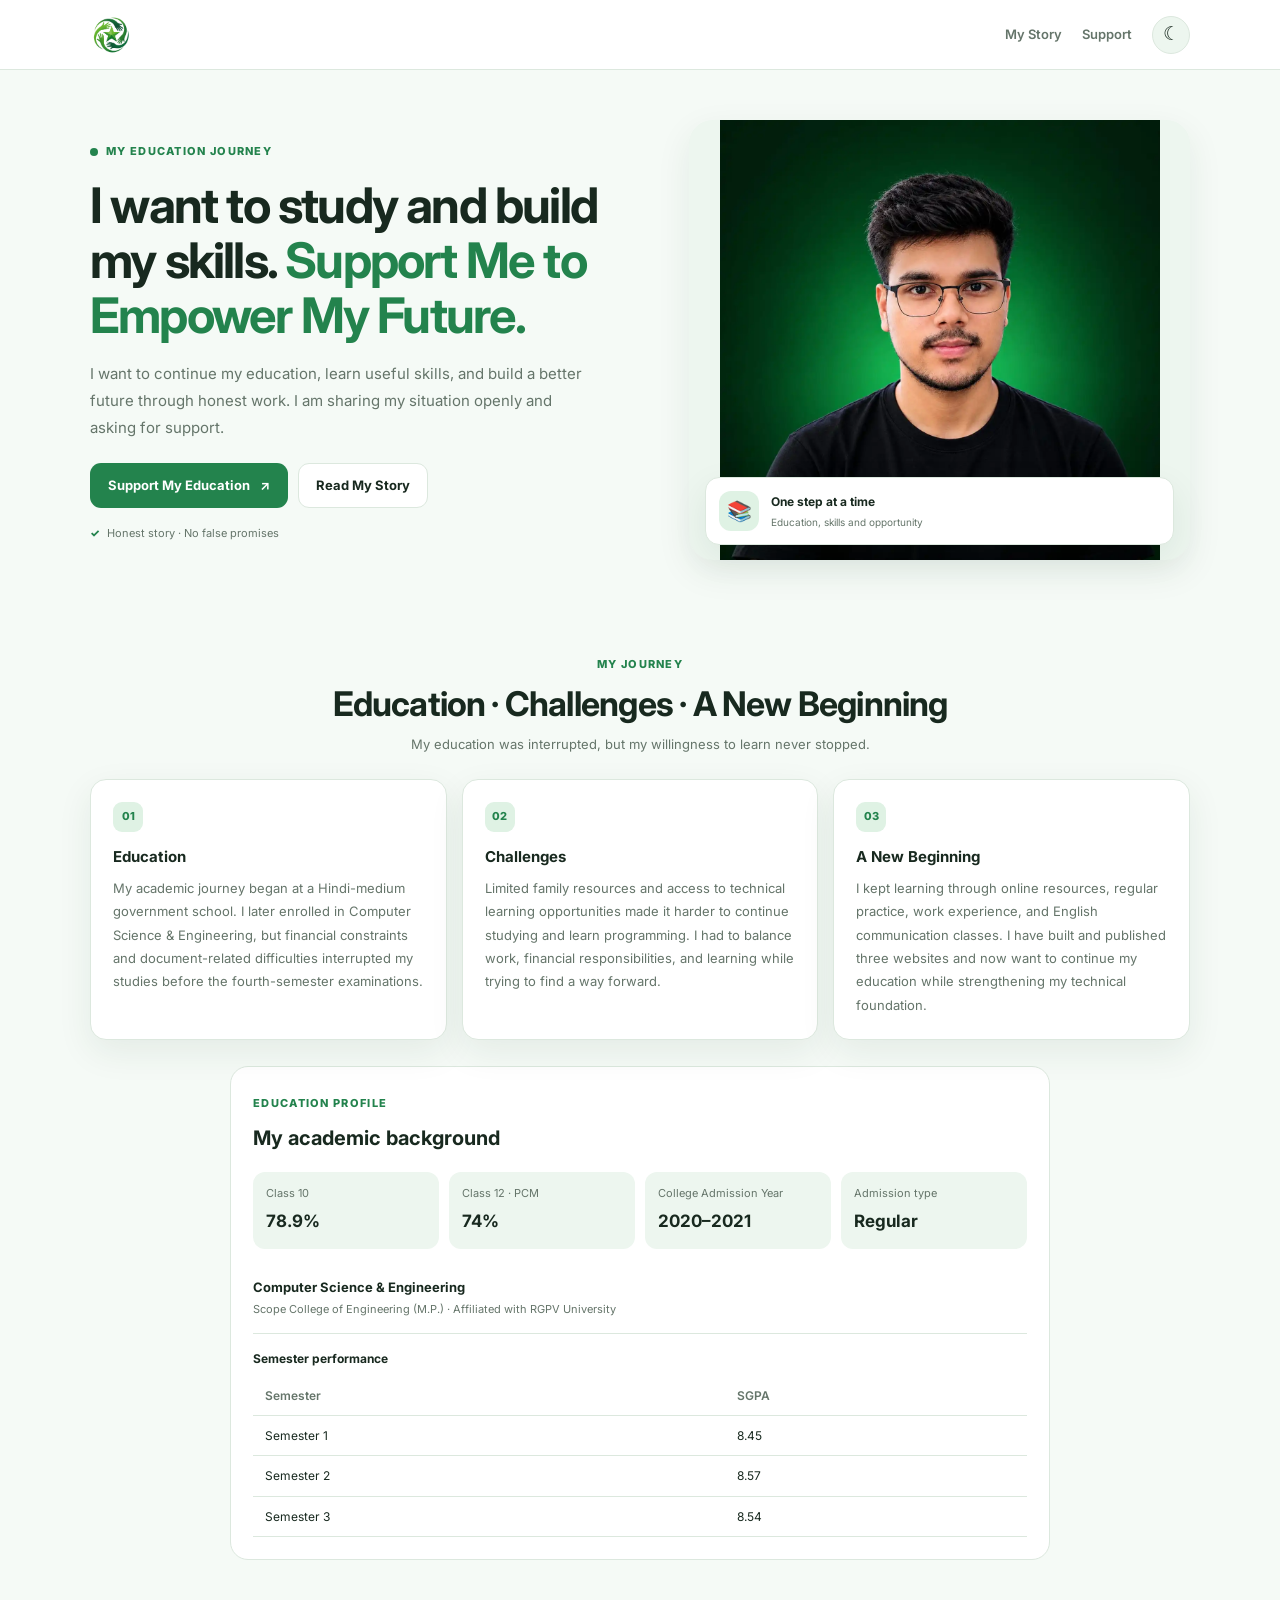
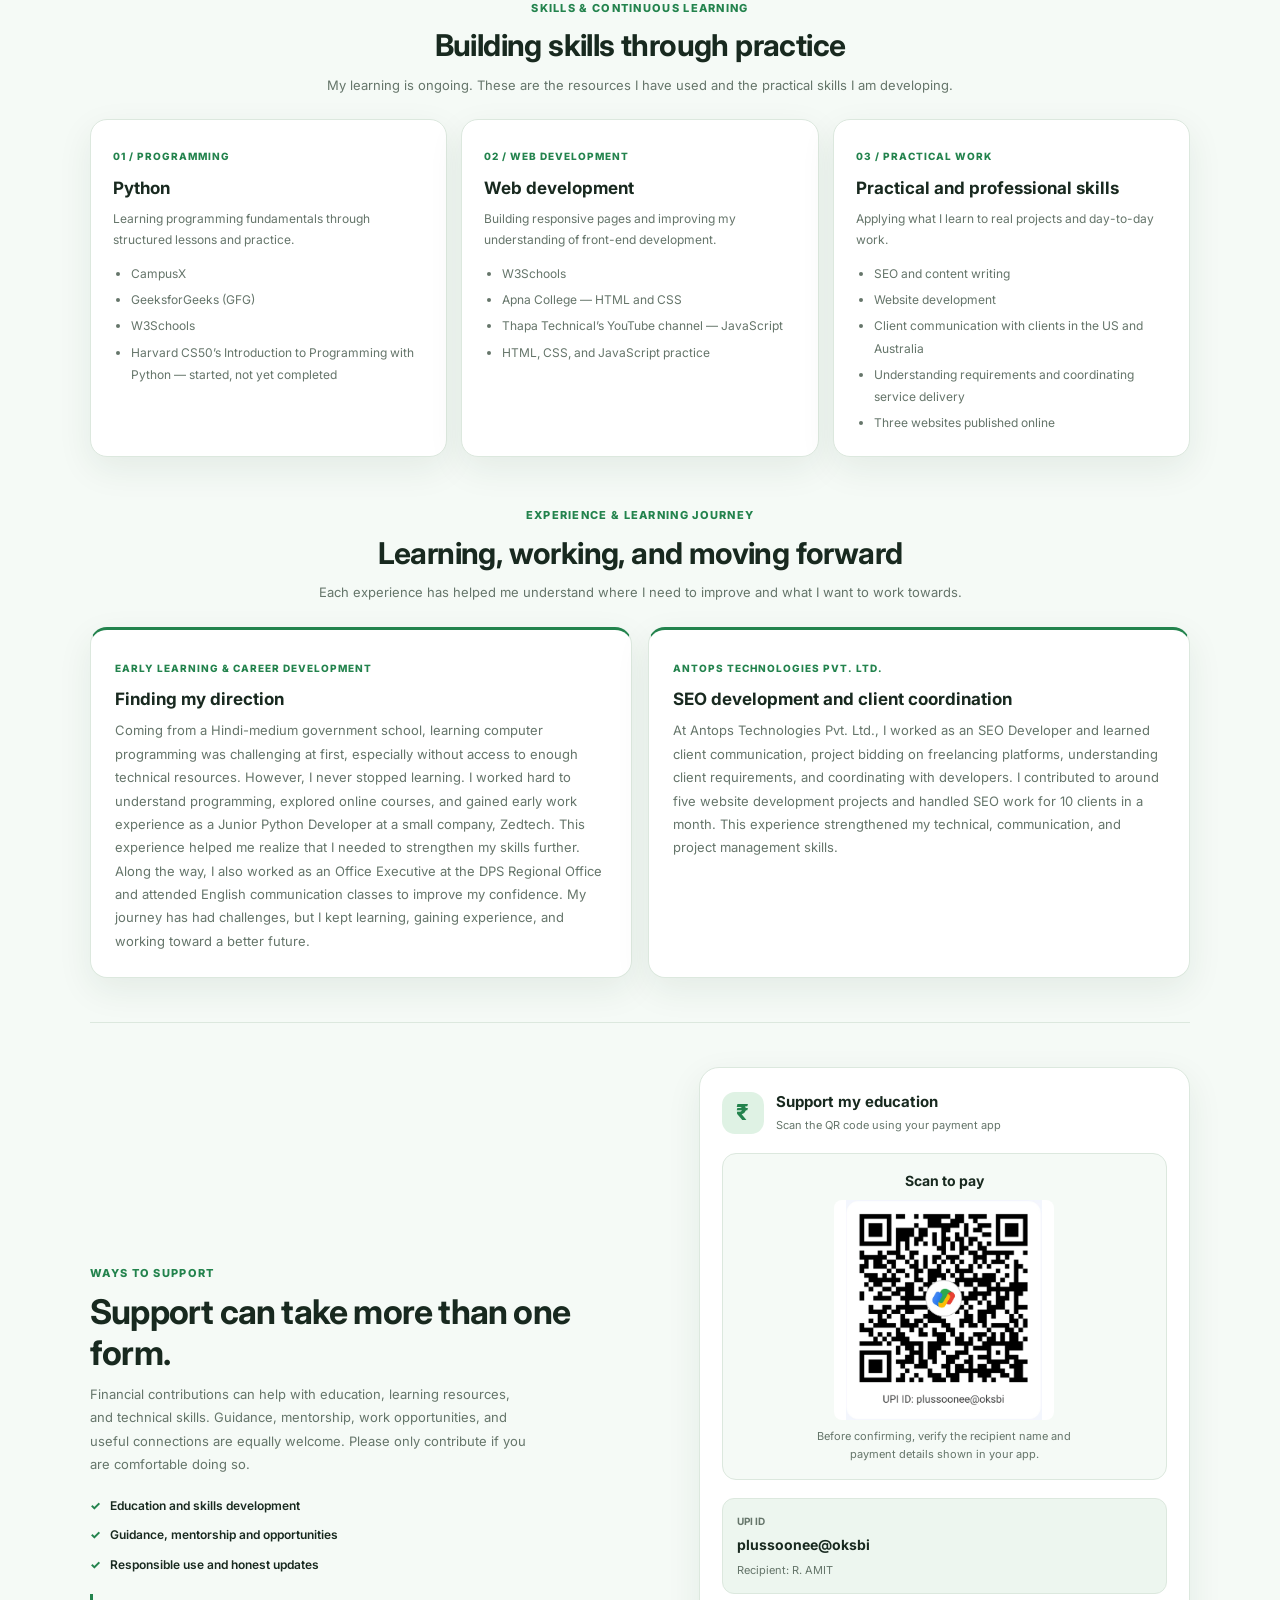
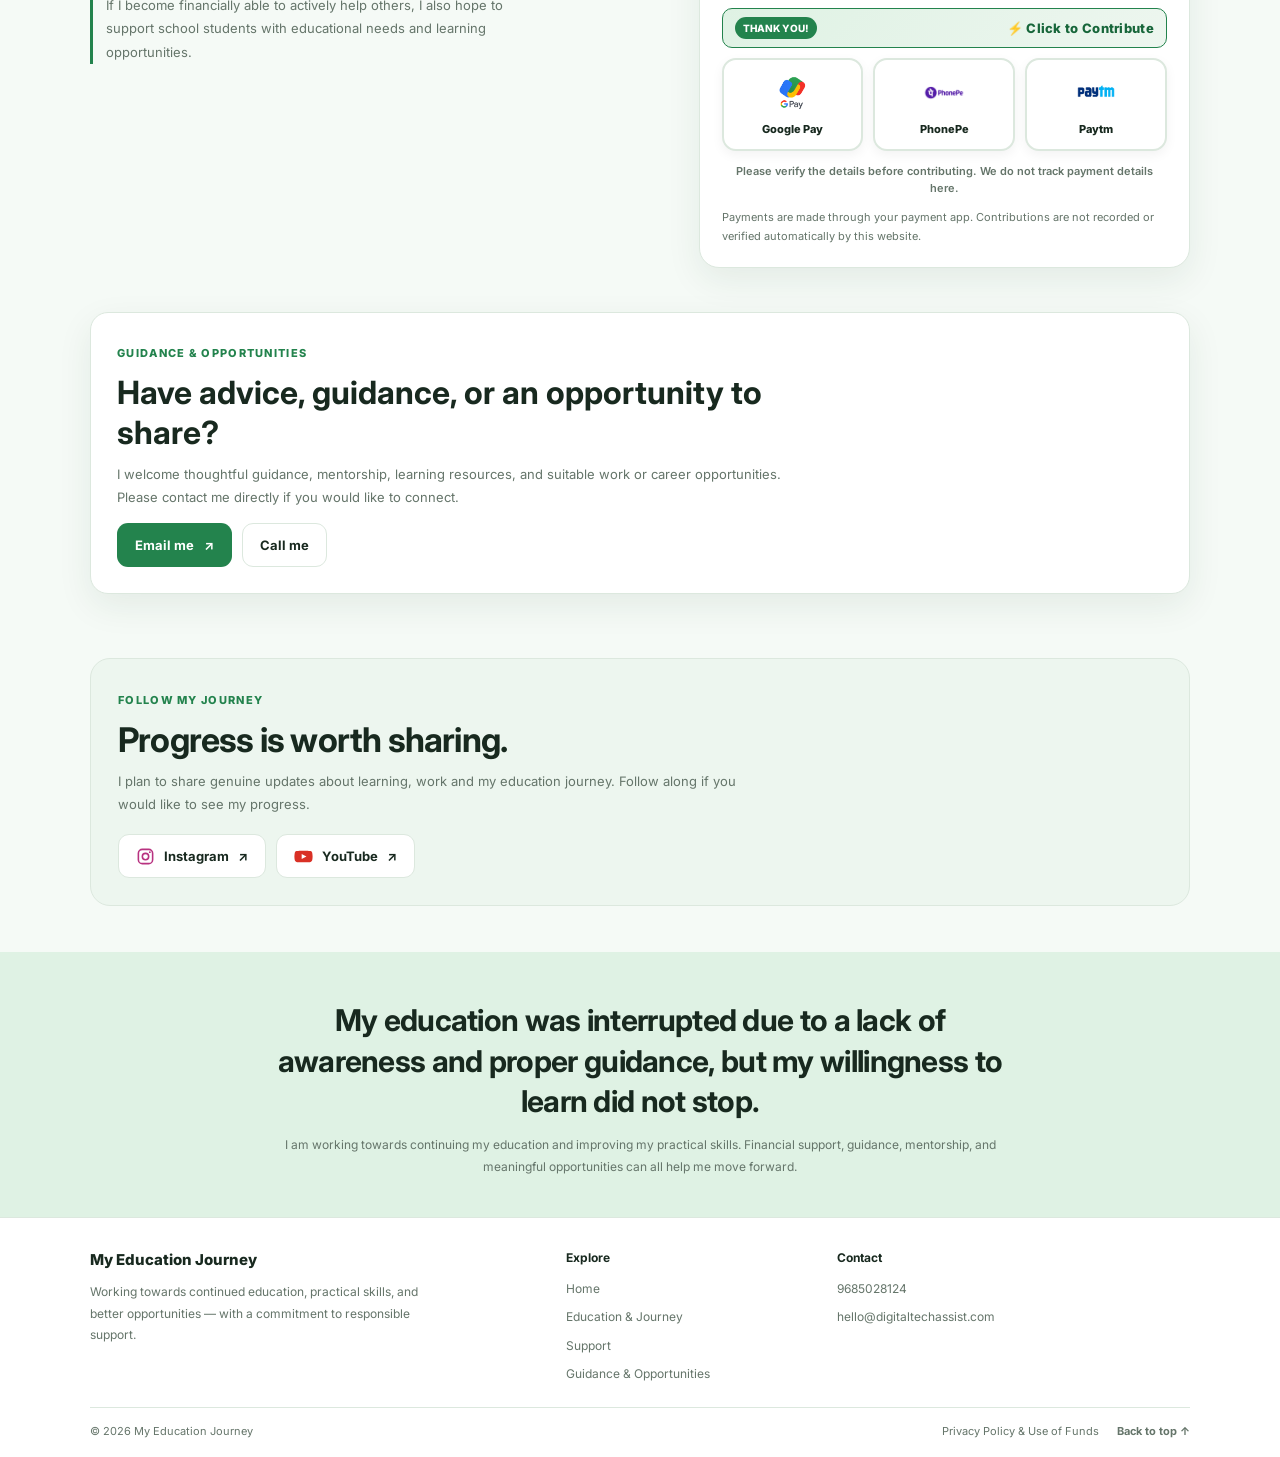
==== commit 7b384d34: "Update payment UI and make all sections fully mobile and iPad responsive" ====
--- a/index.html
+++ b/index.html
@@ -1,4 +1,3 @@
-
 <!DOCTYPE html>
 <html lang="en">
 <head>
@@ -224,29 +223,35 @@
           <p>Before confirming, verify the recipient name and payment details shown in your app.</p>
         </div>
 
-        <!-- Mobile-only UPI options. The payment amount is intentionally not pre-filled. -->
+        <!-- Mobile & Tablet UPI options with Click to Contribute UI -->
         <div class="mobile-payment-options" aria-label="Mobile payment options">
           <div class="mobile-upi-details">
             <span class="upi-label">UPI ID</span>
             <strong id="mobileUpiId">plussoonee@oksbi</strong>
             <span class="mobile-payee-name" id="mobilePayeeName">Recipient: R. AMIT</span>
           </div>
-          <p class="mobile-payment-label">Or open your payment app</p>
+          
+          <div class="contrib-action-banner">
+            <span class="contrib-badge">Thank You!</span>
+            <p class="mobile-payment-label">⚡ Click to Contribute</p>
+          </div>
+
           <div class="mobile-payment-apps">
             <button class="mobile-payment-app" type="button" data-upi-app="gpay" aria-label="Pay using Google Pay">
-              <img src="GPay.webp" alt="" width="24" height="24" loading="lazy">
+              <img src="GPay.webp" alt="" width="44" height="44" loading="lazy">
               <span>Google Pay</span>
             </button>
             <button class="mobile-payment-app" type="button" data-upi-app="phonepe" aria-label="Pay using PhonePe">
-              <img src="PhonePe.webp" alt="" width="24" height="24" loading="lazy">
+              <img src="PhonePe.webp" alt="" width="44" height="44" loading="lazy">
               <span>PhonePe</span>
             </button>
             <button class="mobile-payment-app" type="button" data-upi-app="paytm" aria-label="Pay using Paytm">
-              <img src="Paytm.png" alt="" width="24" height="24" loading="lazy">
+              <img src="Paytm.png" alt="" width="44" height="44" loading="lazy">
               <span>Paytm</span>
             </button>
           </div>
-          <p class="mobile-payment-fallback">Enter the amount in your payment app and verify the recipient details before paying.</p>
+          
+          <p class="mobile-payment-fallback">Please verify the details before contributing. We do not track payment details here.</p>
         </div>
 
         <p class="small-note">
@@ -334,4 +339,4 @@
   <script src="script.js"></script>
   
 </body>
-</html>
+</html>
--- a/style.css
+++ b/style.css
@@ -1852,96 +1852,130 @@
   display: none;
 }
 
-@media (max-width: 640px) {
-  .mobile-payment-options {
-    display: block;
-    margin-top: 14px;
-  }
-
-  .mobile-upi-details {
-    display: flex;
-    flex-direction: column;
-    align-items: flex-start;
-    gap: 5px;
-    min-width: 0;
-    padding: 13px;
-    border: 1px solid var(--border);
-    border-radius: 12px;
-    background: var(--surface-soft);
-  }
-
-  .mobile-upi-details strong {
-    max-width: 100%;
-    color: var(--text);
-    font-size: 13px;
-    overflow-wrap: anywhere;
-  }
-
-  .mobile-payee-name {
-    color: var(--muted);
-    font-size: 11px;
-    overflow-wrap: anywhere;
-  }
-
-  .mobile-payment-label {
-    margin: 14px 0 9px;
-    color: var(--muted);
-    font-size: 11px;
-    font-weight: 700;
-    text-align: center;
-  }
-
-  .mobile-payment-apps {
-    display: grid;
-    grid-template-columns: repeat(3, minmax(0, 1fr));
-    gap: 8px;
-  }
-
-  .mobile-payment-app {
-    display: flex;
-    flex-direction: column;
-    align-items: center;
-    justify-content: center;
-    gap: 7px;
-    min-width: 0;
-    min-height: 76px;
-    padding: 9px 4px;
-    border: 1px solid var(--border);
-    border-radius: 11px;
-    background: var(--surface);
-    color: var(--text);
-    font: inherit;
-    font-size: 10px;
-    font-weight: 700;
-    line-height: 1.3;
-    text-align: center;
-    overflow-wrap: anywhere;
-    cursor: pointer;
-    -webkit-tap-highlight-color: transparent;
-  }
-
-  .mobile-payment-app img {
-    display: block;
-    width: 28px;
-    height: 28px;
-    object-fit: contain;
-    flex: 0 0 auto;
-  }
-
-  .mobile-payment-app:active {
-    transform: scale(0.98);
-  }
-
-  .mobile-payment-fallback {
-    margin: 8px 0 0;
-    color: var(--muted);
-    font-size: 10px;
-    line-height: 1.6;
-    text-align: center;
-  }
-
-  body.dark-mode .mobile-payment-app {
-    background: var(--surface);
-    color: var(--text);
-  }
+/* ===== Mobile aur iPad sabhi devices ke liye updated payment options ===== */
+.mobile-payment-options {
+  display: block;
+  margin-top: 14px;
+}
+
+.mobile-upi-details {
+  display: flex;
+  flex-direction: column;
+  align-items: flex-start;
+  gap: 5px;
+  min-width: 0;
+  padding: 14px;
+  border: 1px solid var(--border);
+  border-radius: 12px;
+  background: var(--surface-soft);
+}
+
+.mobile-upi-details strong {
+  max-width: 100%;
+  color: var(--text);
+  font-size: 14px;
+  overflow-wrap: anywhere;
+}
+
+.mobile-payee-name {
+  color: var(--muted);
+  font-size: 11px;
+  overflow-wrap: anywhere;
+}
+
+.contrib-action-banner {
+  display: flex;
+  align-items: center;
+  justify-content: space-between;
+  margin: 14px 0 10px;
+  padding: 8px 12px;
+  background: linear-gradient(135deg, var(--green-light), var(--surface-soft));
+  border: 1px solid var(--green);
+  border-radius: 10px;
+}
+
+.contrib-badge {
+  background: var(--green);
+  color: #fff;
+  font-size: 10px;
+  font-weight: 800;
+  padding: 3px 8px;
+  border-radius: 20px;
+  text-transform: uppercase;
+}
+
+.mobile-payment-label {
+  margin: 0;
+  color: var(--green-dark);
+  font-size: 13px;
+  font-weight: 800;
+  letter-spacing: 0.3px;
+}
+
+body.dark-mode .mobile-payment-label {
+  color: var(--green);
+}
+
+.mobile-payment-apps {
+  display: grid;
+  grid-template-columns: repeat(3, minmax(0, 1fr));
+  gap: 10px;
+}
+
+.mobile-payment-app {
+  display: flex;
+  flex-direction: column;
+  align-items: center;
+  justify-content: center;
+  gap: 8px;
+  min-width: 0;
+  min-height: 90px;
+  padding: 12px 6px;
+  border: 2px solid var(--border);
+  border-radius: 14px;
+  background: var(--surface);
+  color: var(--text);
+  font: inherit;
+  font-size: 11px;
+  font-weight: 800;
+  line-height: 1.3;
+  text-align: center;
+  overflow-wrap: anywhere;
+  cursor: pointer;
+  box-shadow: 0 4px 12px rgba(0, 0, 0, 0.05);
+  transition: transform 0.15s ease, border-color 0.15s ease;
+  -webkit-tap-highlight-color: transparent;
+}
+
+.mobile-payment-app:hover, 
+.mobile-payment-app:focus {
+  border-color: var(--green);
+  transform: translateY(-2px);
+}
+
+.mobile-payment-app img {
+  display: block;
+  width: 42px;
+  height: 42px;
+  object-fit: contain;
+  flex: 0 0 auto;
+}
+
+.mobile-payment-app:active {
+  transform: scale(0.97);
+}
+
+.mobile-payment-fallback {
+  margin: 12px 0 0;
+  color: var(--muted);
+  font-size: 11px;
+  line-height: 1.6;
+  text-align: center;
+  font-weight: 600;
+}
+
+body.dark-mode .mobile-payment-app {
+  background: var(--surface);
+  color: var(--text);
+  border-color: var(--border);
 }
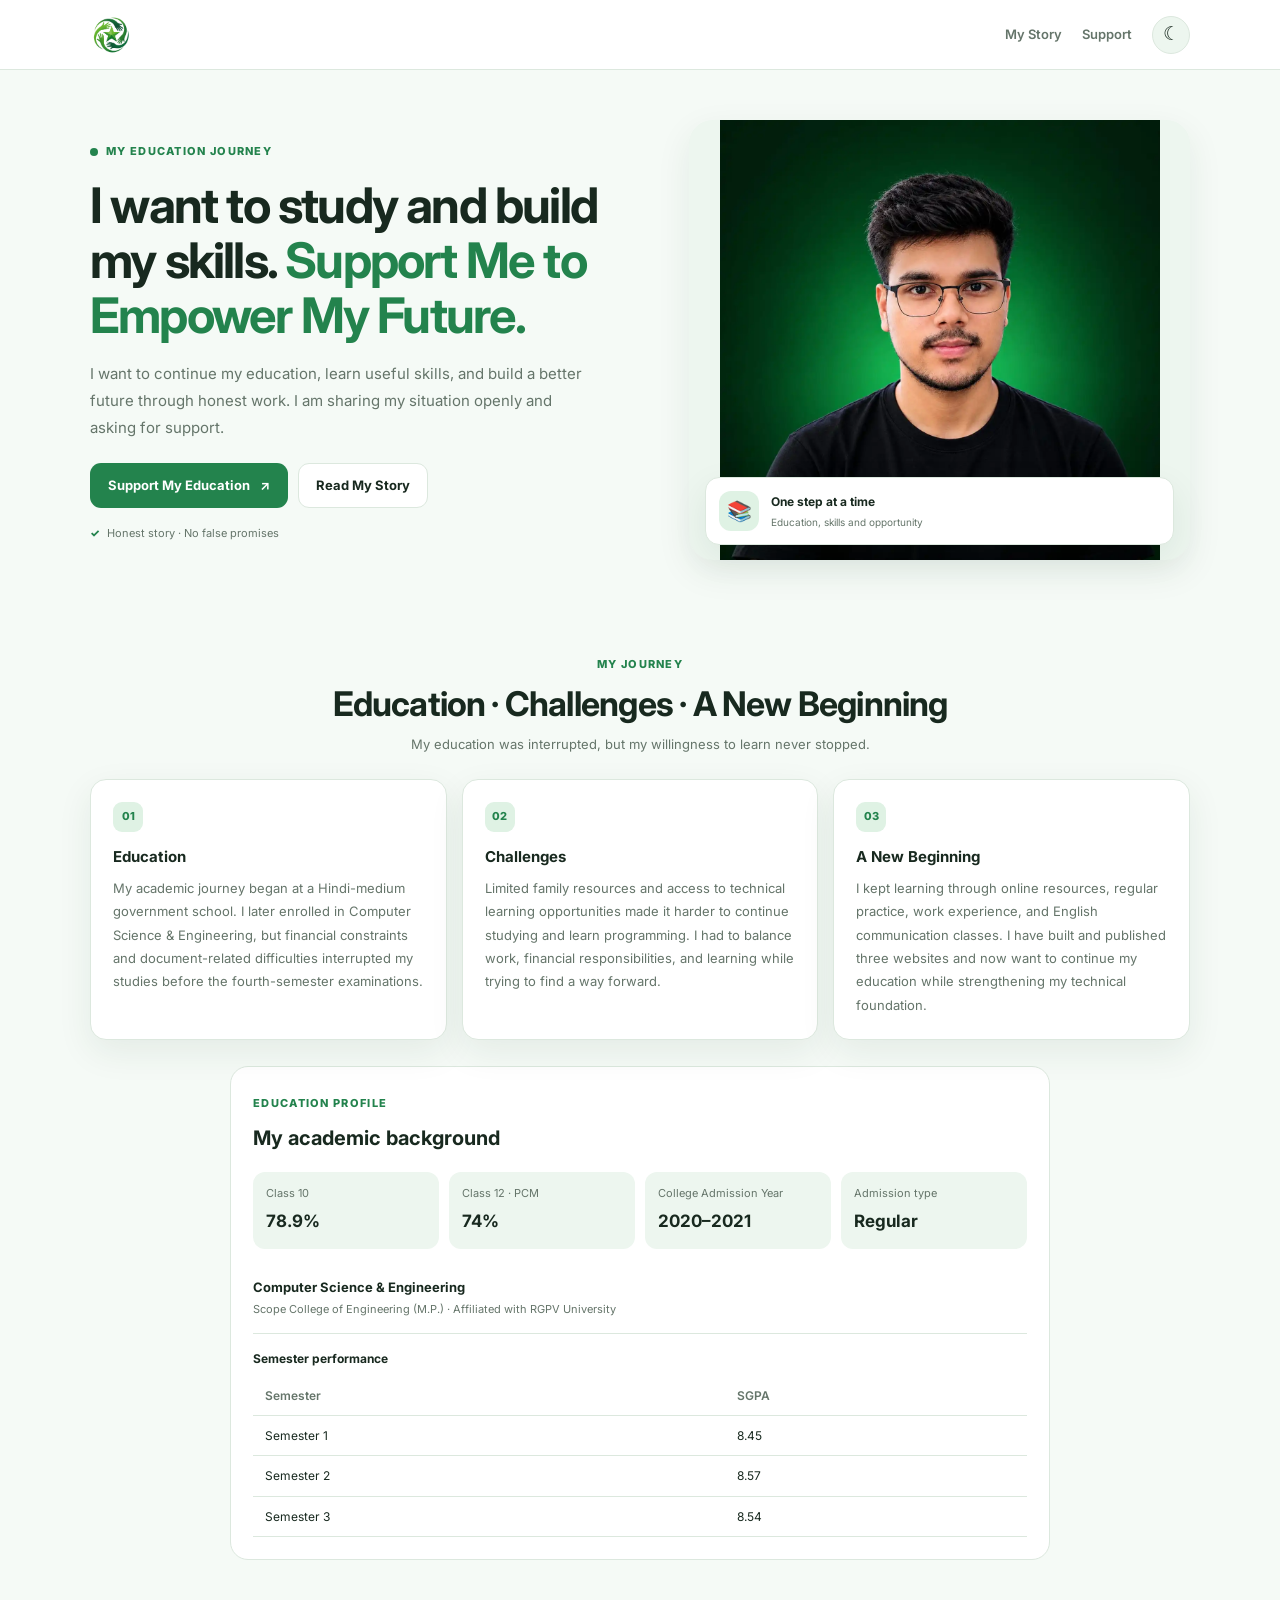
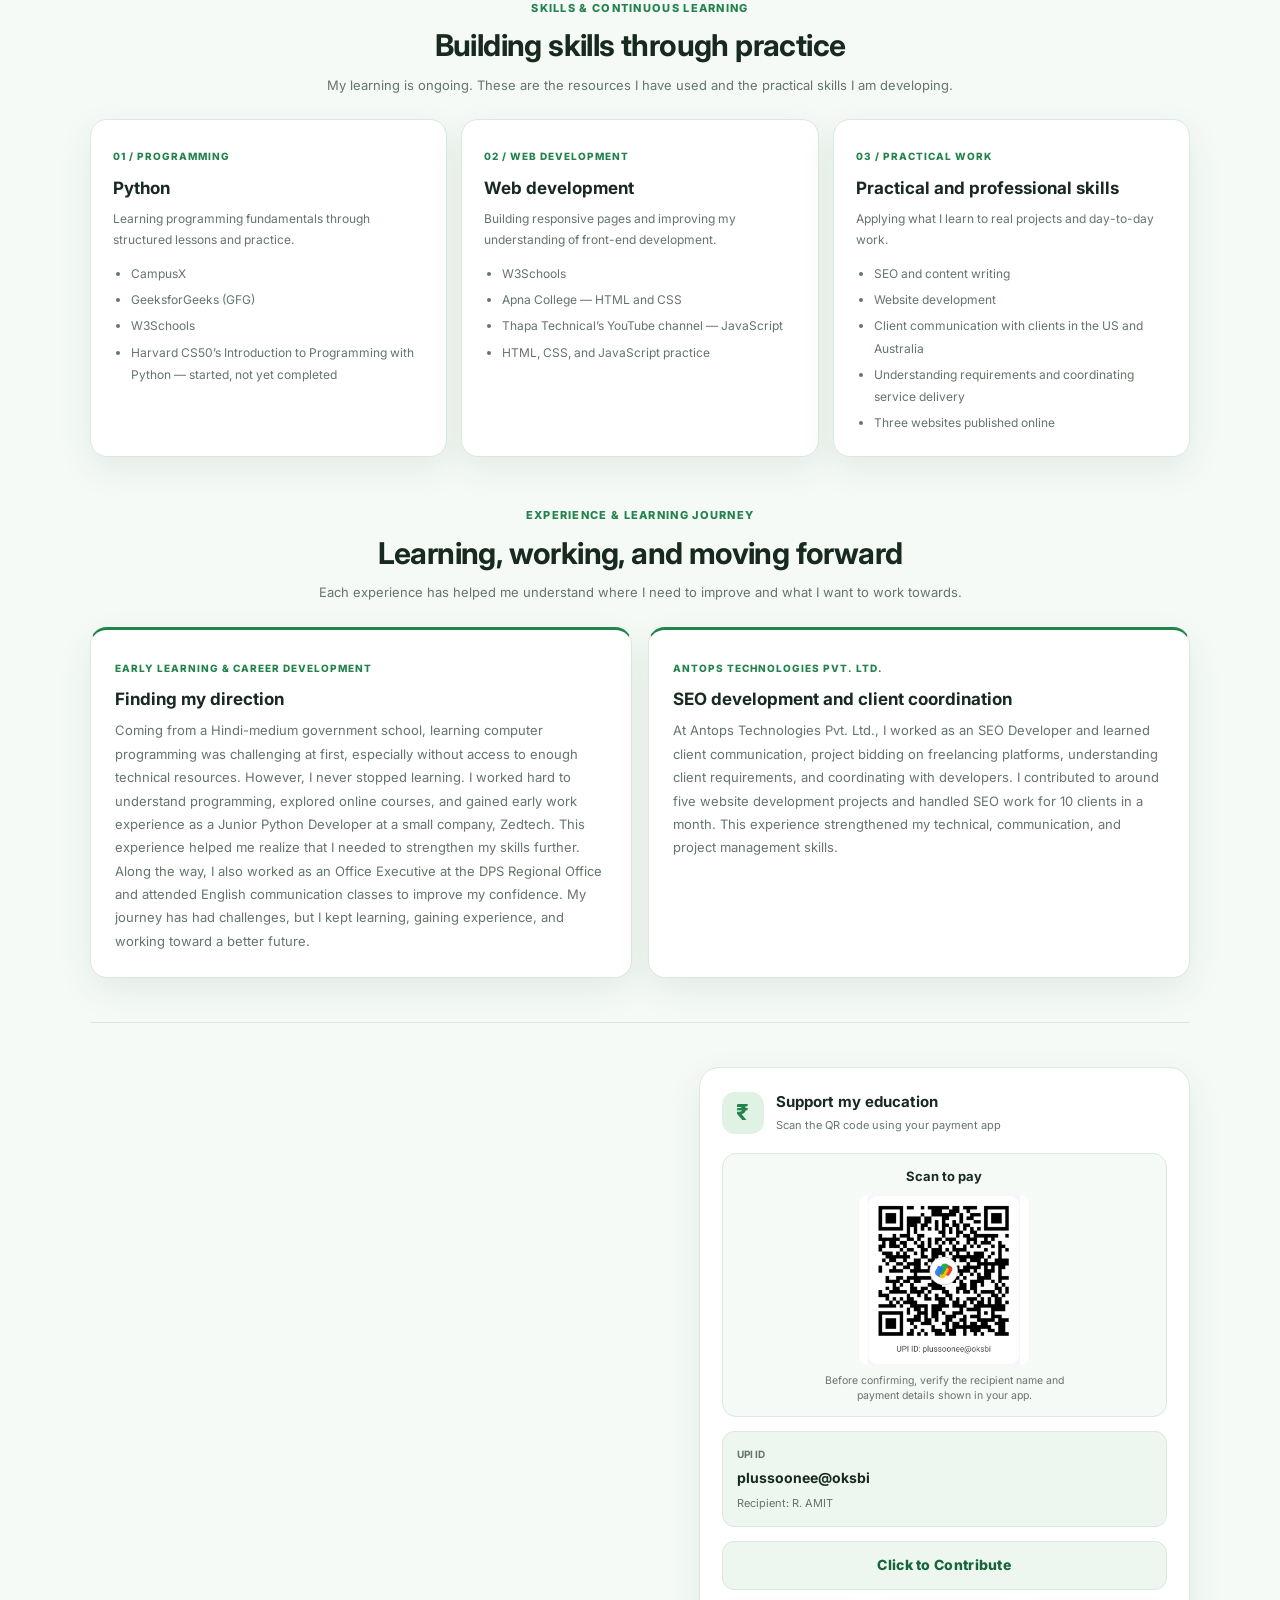
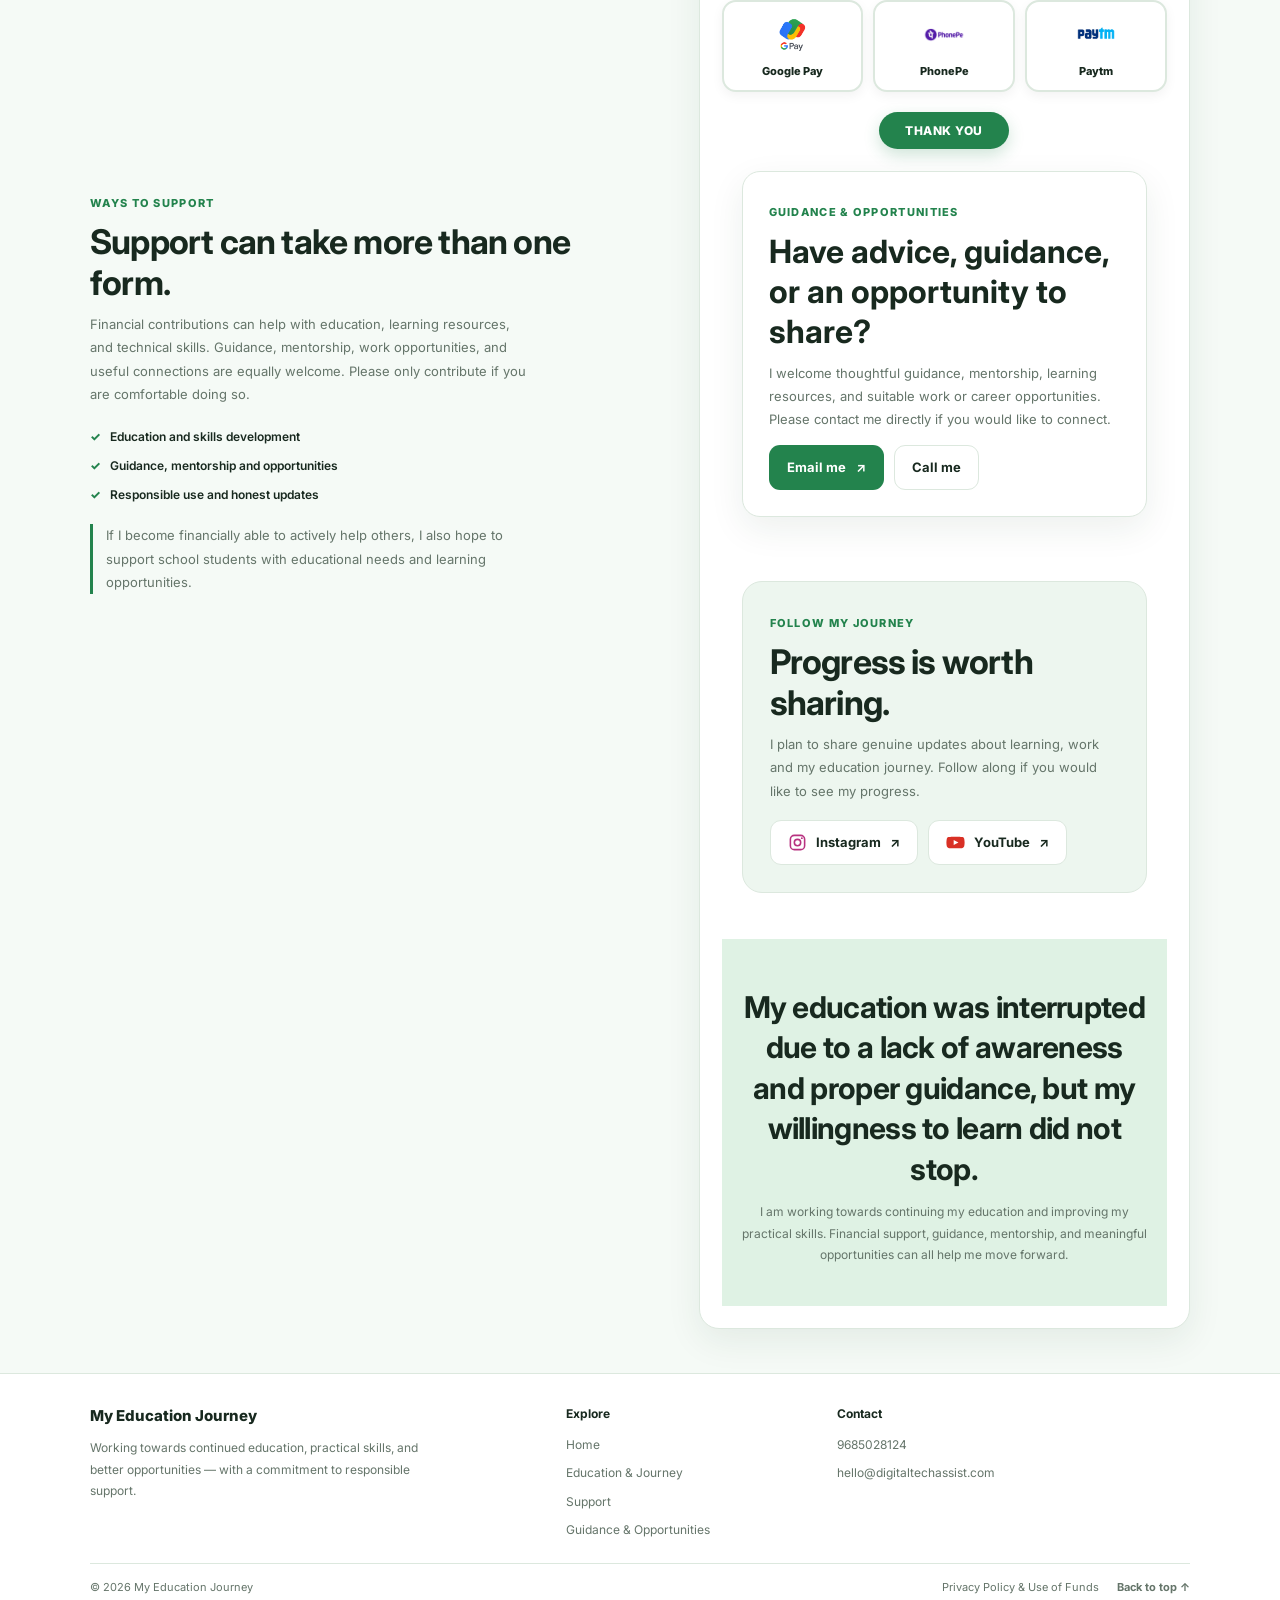
==== commit 82114025: "final update done" ====
--- a/index.html
+++ b/index.html
@@ -223,7 +223,7 @@
           <p>Before confirming, verify the recipient name and payment details shown in your app.</p>
         </div>
 
-        <!-- Mobile & Tablet UPI options with Click to Contribute UI -->
+        <!-- Mobile & Tablet UPI options: Clean layout -->
         <div class="mobile-payment-options" aria-label="Mobile payment options">
           <div class="mobile-upi-details">
             <span class="upi-label">UPI ID</span>
@@ -232,8 +232,7 @@
           </div>
           
           <div class="contrib-action-banner">
-            <span class="contrib-badge">Thank You!</span>
-            <p class="mobile-payment-label">⚡ Click to Contribute</p>
+            <p class="mobile-payment-label">Click to Contribute</p>
           </div>
 
           <div class="mobile-payment-apps">
@@ -250,16 +249,11 @@
               <span>Paytm</span>
             </button>
           </div>
-          
-          <p class="mobile-payment-fallback">Please verify the details before contributing. We do not track payment details here.</p>
-        </div>
-
-        <p class="small-note">
-          Payments are made through your payment app. Contributions are not recorded or verified automatically by this website.
-        </p>
-      </div>
-    </section>
-
+
+          <div class="contrib-footer-badge">
+            <span class="contrib-badge-bottom">Thank You</span>
+          </div>
+        </div>
     <section class="opportunity-section section-wrap" id="opportunities">
       <div class="opportunity-card">
         <span class="eyebrow">GUIDANCE &amp; OPPORTUNITIES</span>
--- a/style.css
+++ b/style.css
@@ -1978,4 +1978,107 @@
   background: var(--surface);
   color: var(--text);
   border-color: var(--border);
+}
+
+.contrib-action-banner {
+  text-align: center;
+  margin: 14px 0 10px;
+  padding: 12px;
+  background: var(--surface-soft);
+  border: 1px solid var(--border);
+  border-radius: 12px;
+  display: flex;
+  justify-content: center;
+  align-items: center;
+}
+
+.mobile-payment-label {
+  margin: 0;
+  color: var(--green-dark);
+  font-size: 14px;
+  font-weight: 800;
+  text-align: center;
+  width: 100%;
+}
+
+body.dark-mode .mobile-payment-label {
+  color: var(--green);
+}
+
+.contrib-footer-badge {
+  display: flex;
+  justify-content: center;
+  margin-top: 14px;
+}
+
+.contrib-badge-bottom {
+  background: var(--green);
+  color: #fff;
+  font-size: 12px;
+  font-weight: 800;
+  padding: 8px 24px;
+  border-radius: 20px;
+  text-transform: uppercase;
+  letter-spacing: 0.5px;
+  box-shadow: 0 4px 12px rgba(35, 131, 77, 0.2);
+}
+/* ===== Final UI Spacing & QR Code Adjustment ===== */
+.qr-payment {
+  display: flex;
+  flex-direction: column;
+  align-items: center;
+  gap: 6px;
+  margin: 12px 0;
+  padding: 12px 10px;
+  border: 1px solid var(--border);
+  border-radius: 14px;
+  background: var(--bg);
+  text-align: center;
+}
+
+.qr-payment h4 {
+  margin: 0 0 2px;
+  font-size: 13px;
+}
+
+.qr-payment img {
+  width: min(100%, 170px);
+  height: auto;
+  aspect-ratio: 1 / 1;
+  object-fit: contain;
+  border-radius: 8px;
+  background: #fff;
+}
+
+.qr-payment p {
+  max-width: 270px;
+  margin: 2px 0 0;
+  color: var(--muted);
+  font-size: 10.5px;
+  line-height: 1.5;
+}
+
+.mobile-payment-options {
+  display: block;
+  margin-top: 14px;
+  padding-bottom: 10px;
+}
+
+.contrib-footer-badge {
+  display: flex;
+  justify-content: center;
+  margin-top: 20px;
+  margin-bottom: 12px;
+}
+
+.contrib-badge-bottom {
+  background: var(--green);
+  color: #fff;
+  font-size: 12px;
+  font-weight: 800;
+  padding: 9px 26px;
+  border-radius: 22px;
+  text-transform: uppercase;
+  letter-spacing: 0.5px;
+  box-shadow: 0 6px 16px rgba(35, 131, 77, 0.22);
 }
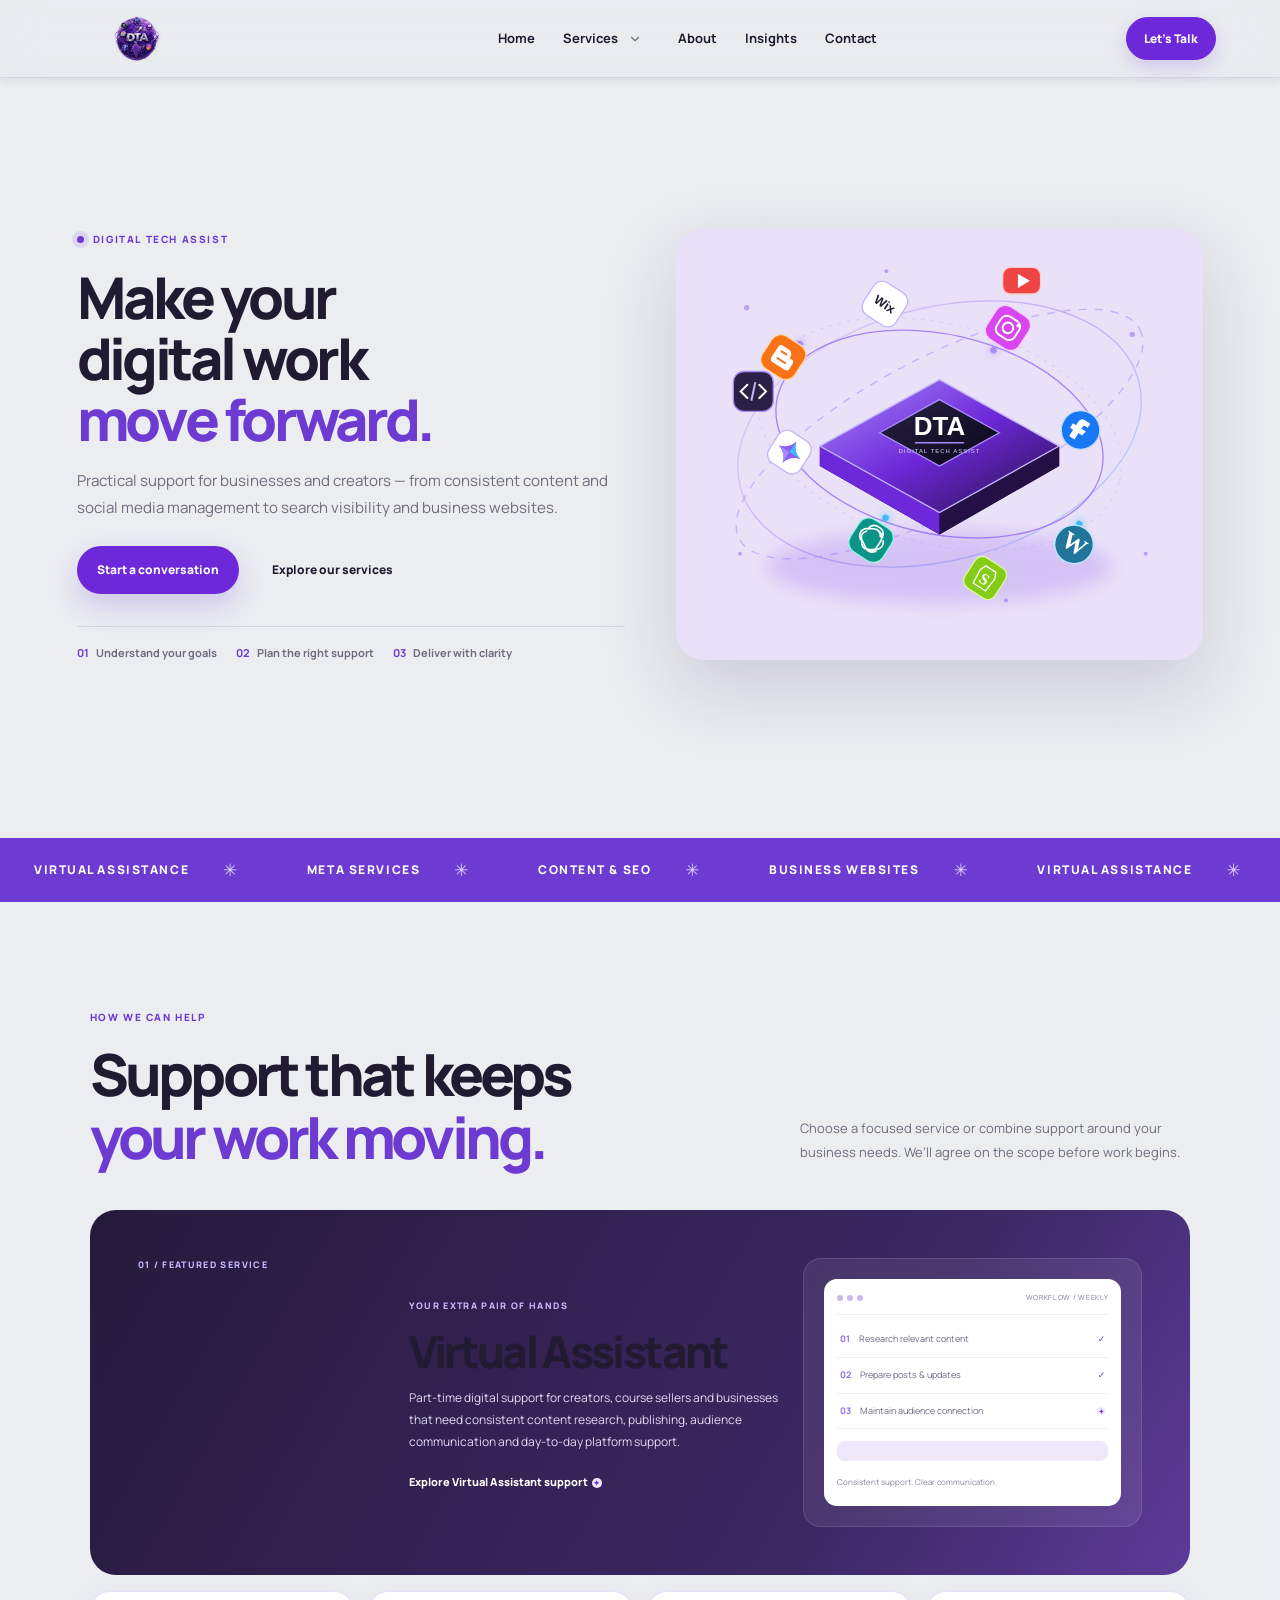
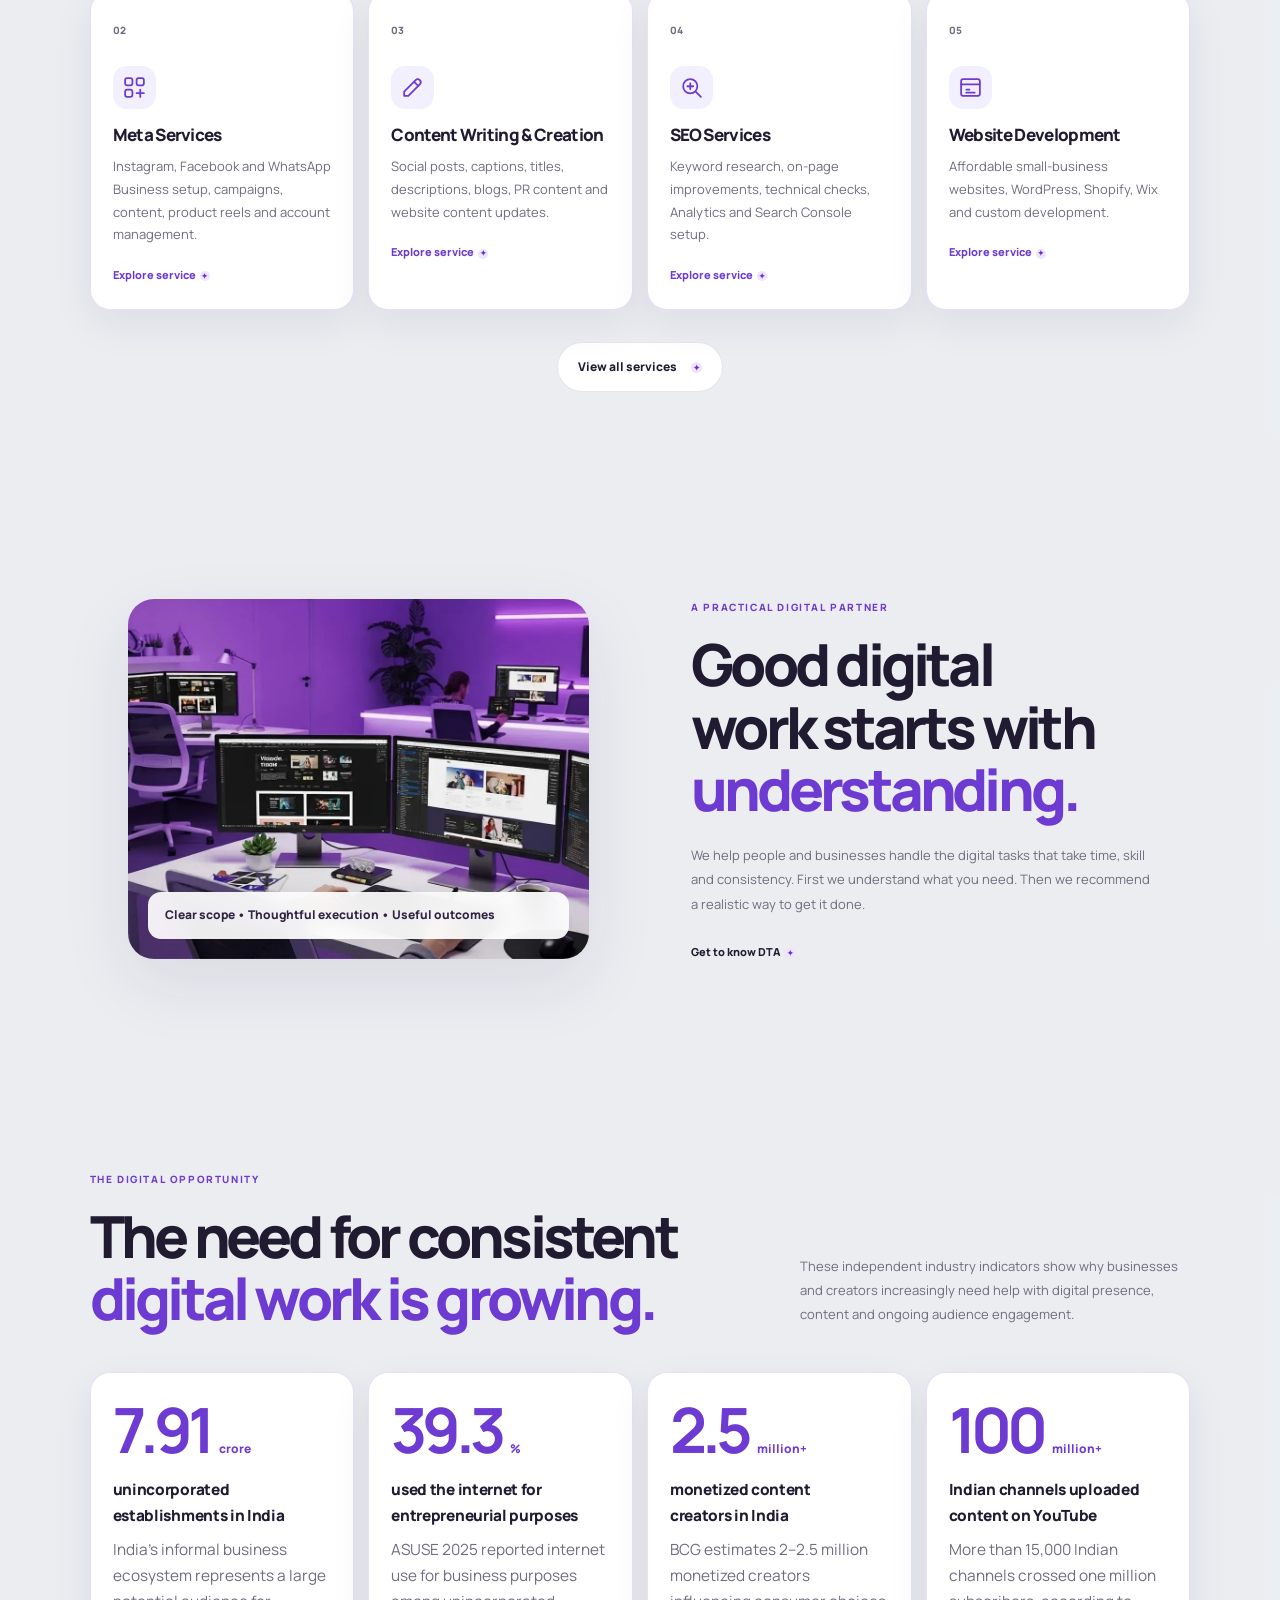
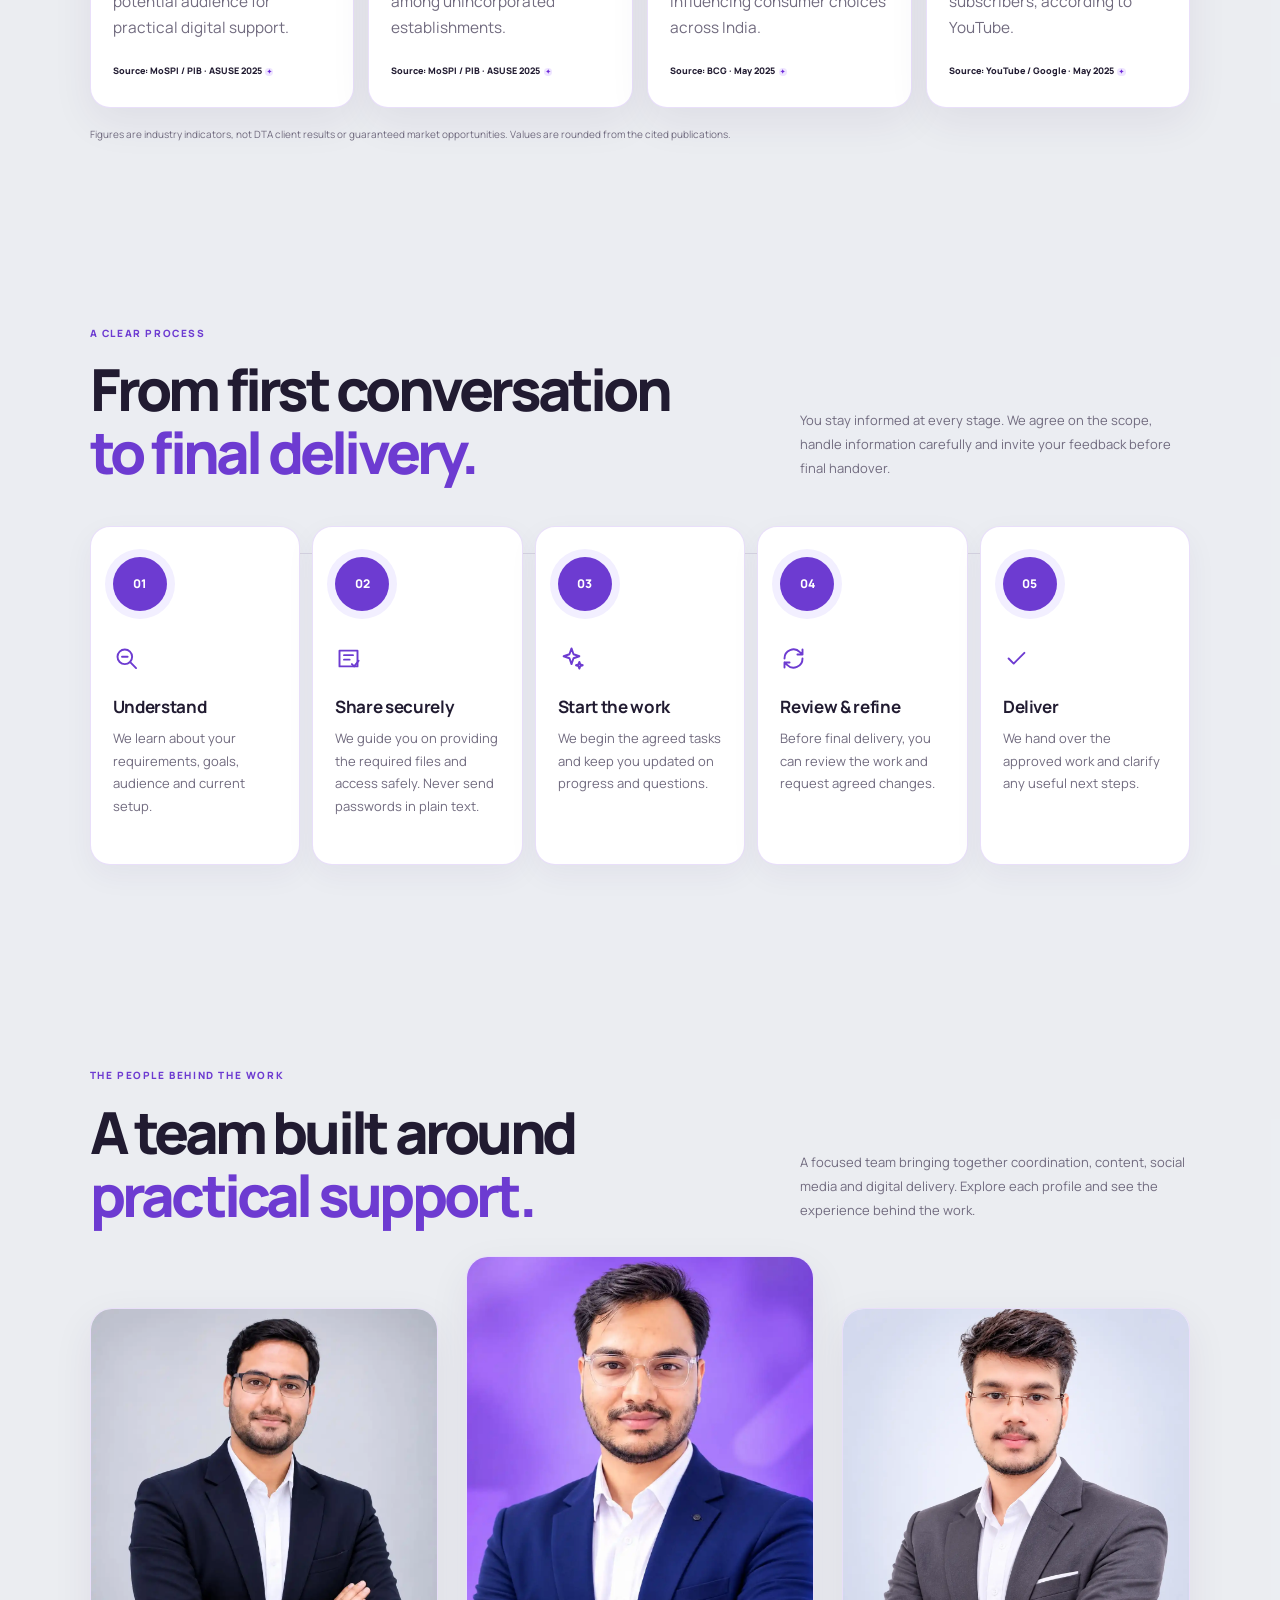
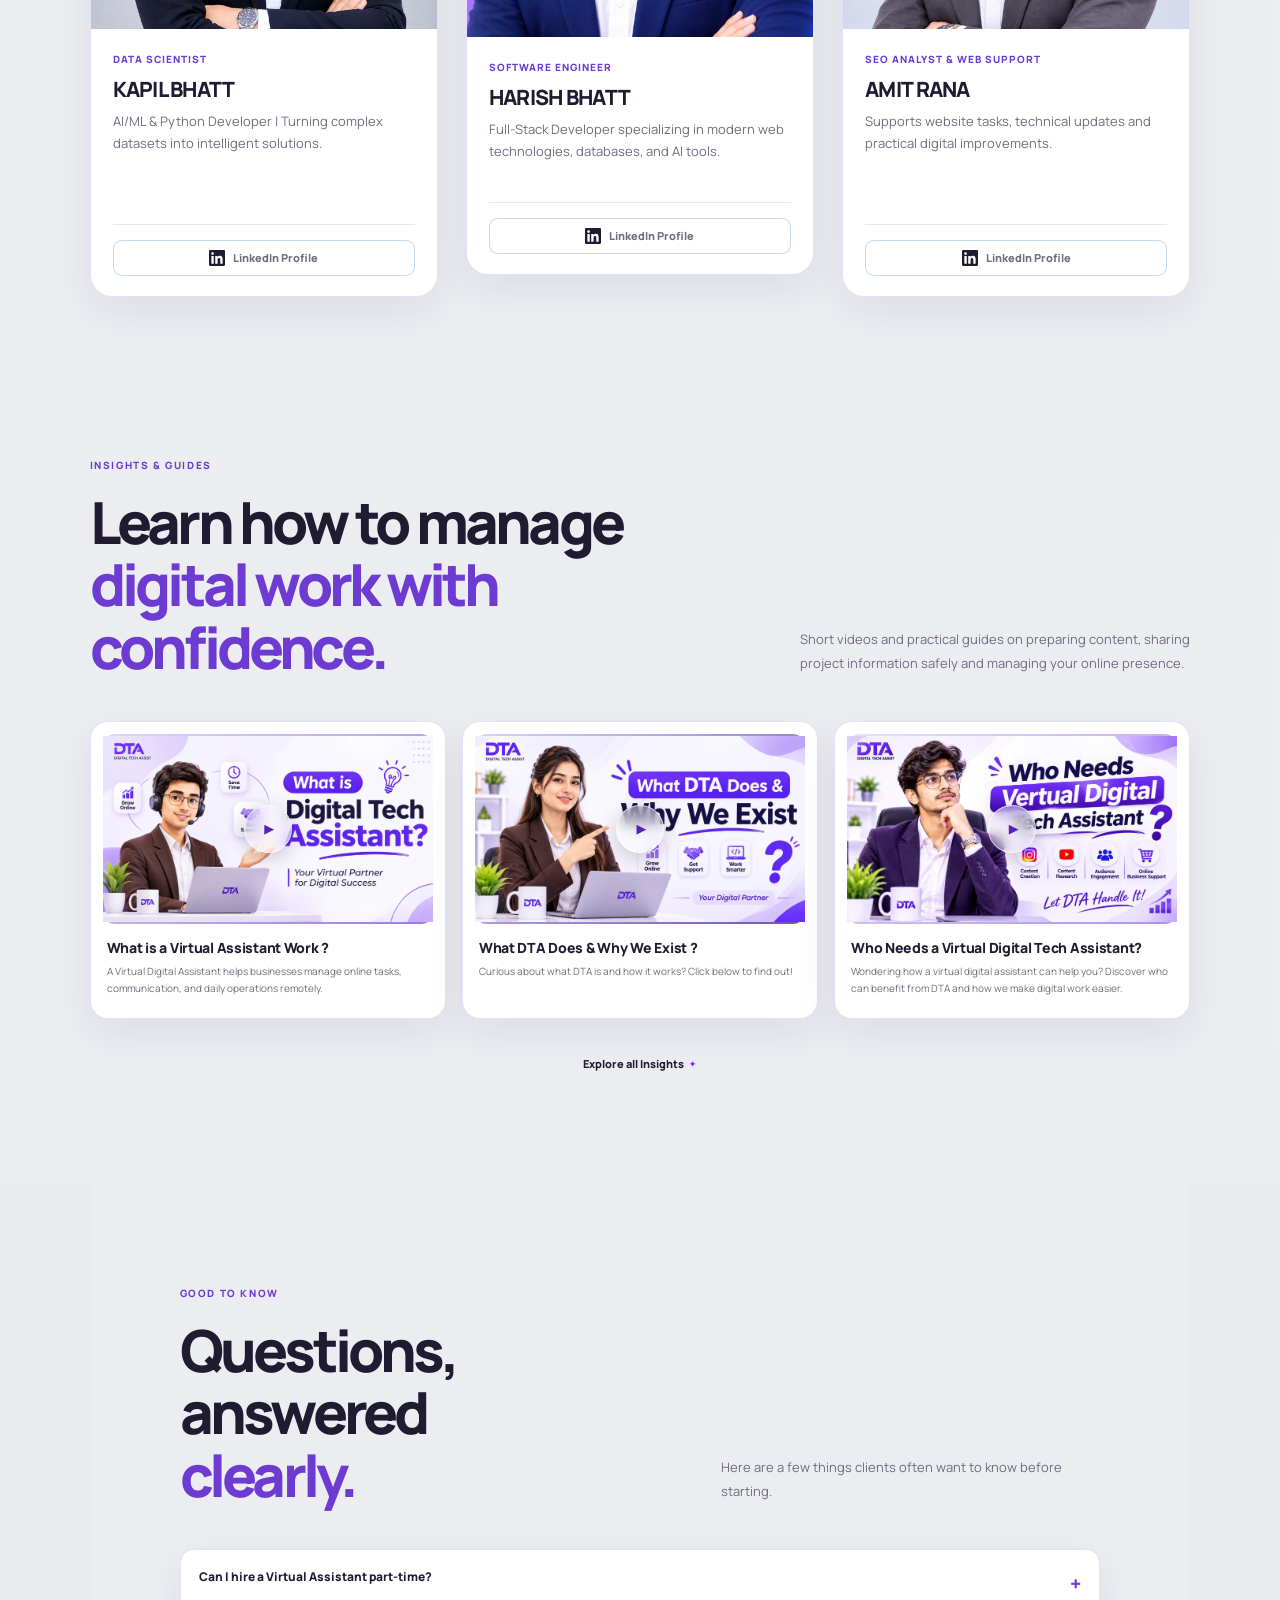
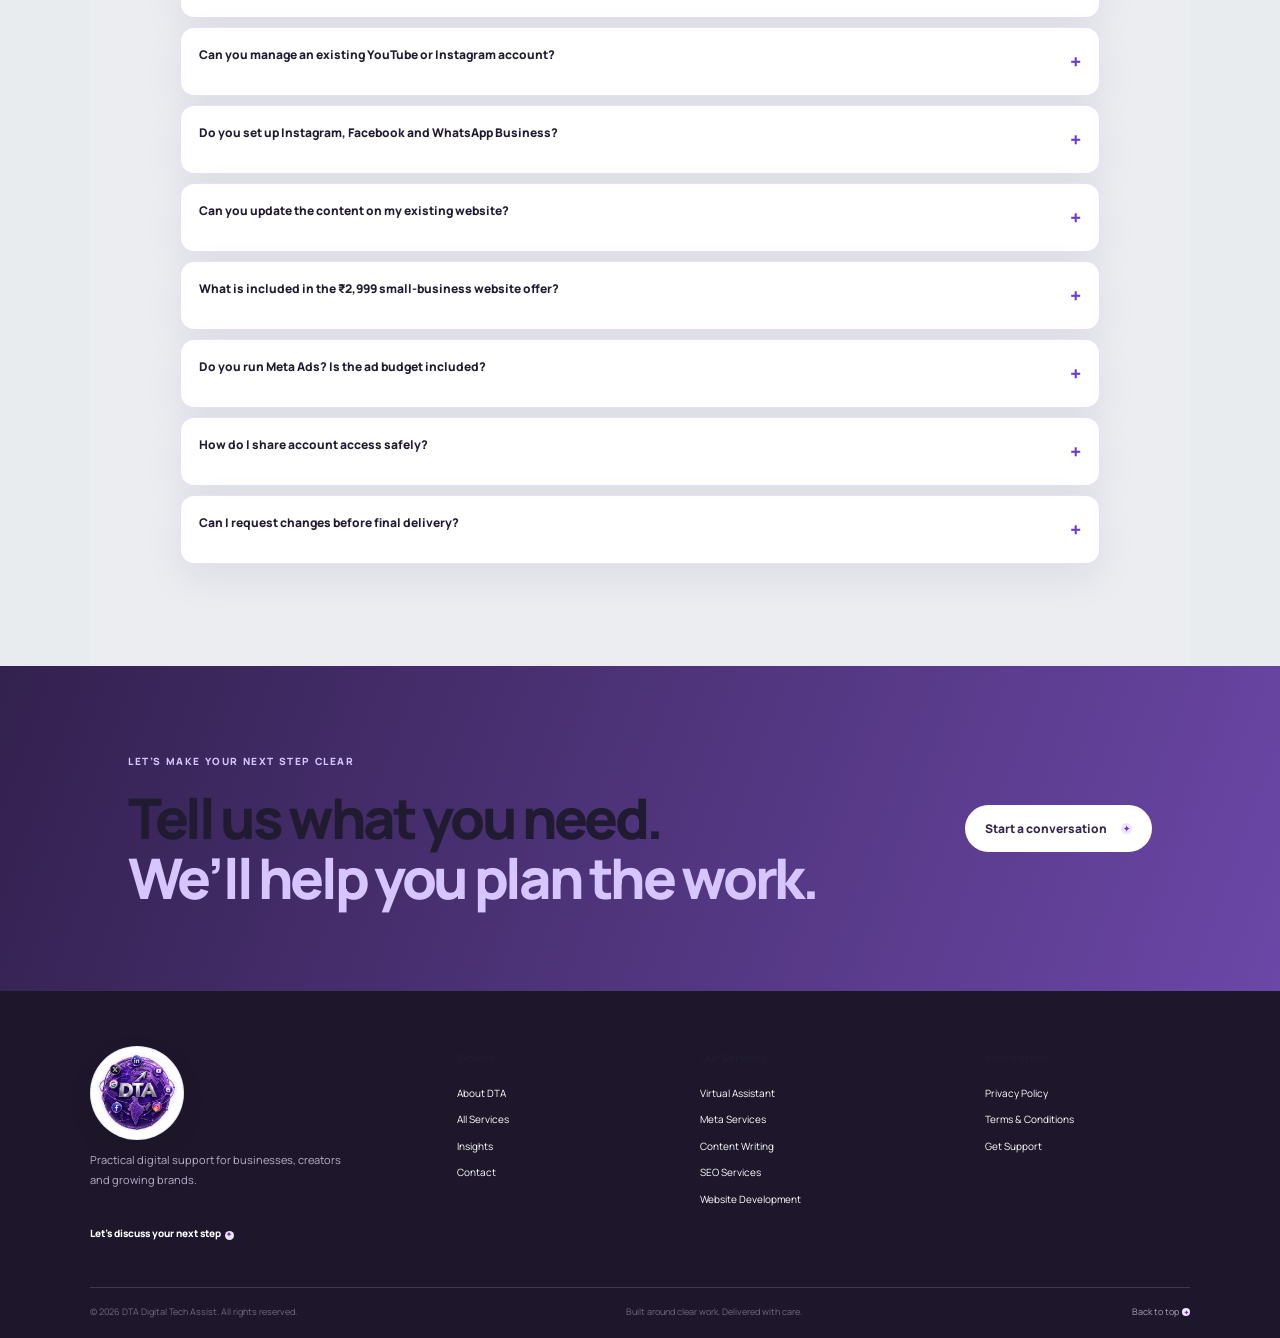
==== commit f65952c4: "Initial done" ====
--- a/index.html
+++ b/index.html
@@ -1,336 +1,499 @@
-<!DOCTYPE html>
+<!doctype html>
 <html lang="en">
 <head>
-  <meta charset="UTF-8">
-  <meta name="viewport" content="width=device-width, initial-scale=1.0">
-  <meta name="theme-color" content="#f5faf6">
-  <meta name="description" content="Read my education journey, learn why I am seeking support, and find safe ways to help with study-related expenses.">
-
-  <title>My Education Journey | Support My Education</title>
-
+  <meta charset="utf-8">
+  <meta name="viewport" content="width=device-width, initial-scale=1">
+  <meta name="description" content="DTA helps businesses and creators with virtual assistant support, Meta services, content, SEO and small business websites.">
+  <meta name="theme-color" content="#f8f6ff">
+  <title>Digital services for your next stage | DTA Digital Tech Assist</title>
+  
   <link rel="preconnect" href="https://fonts.googleapis.com">
   <link rel="preconnect" href="https://fonts.gstatic.com" crossorigin>
-  <link href="https://fonts.googleapis.com/css2?family=Inter:wght@400;500;600;700;800&display=swap" rel="stylesheet">
-  <link rel="stylesheet" href="style.css">
-
+  <link href="https://fonts.googleapis.com/css2?family=Manrope:wght@400;500;600;700;800&display=swap" rel="stylesheet">
+  
+  <link rel="stylesheet" href="DTA.css">
+  <link rel="stylesheet" href="DTA_mobile.css">
+  <link rel="stylesheet" href="premium.css">
+  <link rel="stylesheet" href="landing-page.css">
+  <link rel="stylesheet" href="final-polish.css">
+  <!-- Baki meta aur CSS links -->
+  <script src="https://challenges.cloudflare.com/turnstile/v0/api.js" async defer></script>
 </head>
 
-<body>
-  <a class="skip-link" href="#main-content">Skip to content</a>
-  <header class="site-header">
-   <a href="#home" class="brand">
-  <img src="logo.png" alt="One Step Logo" class="brand-logo" >
-  
-</a>
-
-    <nav class="header-actions" aria-label="Main navigation">
-      <a href="#my-story" class="nav-link">My Story</a>
-      <a href="#support" class="nav-link">Support</a>
-      <button id="themeToggle" class="theme-toggle" type="button" aria-label="Toggle dark mode">
-        <span id="themeIcon">☾</span>
-      </button>
+<body class="premium-site" id="top">
+
+  <!-- HEADER -->
+  <header class="premium-nav">
+    <a aria-label="DTA Digital Tech Assist home" class="premium-brand" href="index.html">
+      <img alt="DTA Digital Tech Assist" src="DTA-logo.webp">
+    </a>
+    <button aria-expanded="false" aria-label="Open navigation" class="premium-menu-toggle">☰</button>
+    
+    <nav aria-label="Main navigation" class="premium-links">
+      <a href="index.html">Home</a>
+      <div class="premium-dropdown">
+        <a href="services.html">Services</a>
+        <button aria-expanded="false" aria-label="Show service pages" class="premium-drop-toggle">
+          <svg class="dta-chevron-icon" viewBox="0 0 24 24" aria-hidden="true"><path d="m6 9 6 6 6-6"/></svg>
+        </button>
+        <div class="premium-drop-menu">
+          <a href="virtual-assistant.html">Virtual Assistant</a>
+          <a href="meta-services.html">Meta Services</a>
+          <a href="content-writing.html">Content Writing</a>
+          <a href="seo.html">SEO Services</a>
+          <a href="website-development.html">Website Development</a>
+          
+        </div>
+      </div>
+      <a href="about.html">About</a>
+      <a href="insights.html">Insights</a>
+      <a href="contact.html">Contact</a>
     </nav>
+    
+    <div class="premium-nav-actions">
+      <a class="premium-nav-cta" href="contact.html">Let’s Talk</a>
+    </div>
   </header>
 
-  <main id="main-content">
-    <section class="hero section-wrap" id="home">
-      <div class="hero-copy">
-        <span class="eyebrow"><span class="status-dot"></span> My education journey</span>
-
-        <h1>I want to study and build my skills. <span>Support Me to Empower My Future.</span></h1>
-
-        <p class="hero-description">
-          I want to continue my education, learn useful skills, and build a better future
-          through honest work. I am sharing my situation openly and asking for support.
-        </p>
-
+  <!-- MAIN CONTENT -->
+  <main>
+    <!-- HERO SECTION -->
+    <section class="premium-hero">
+      <div class="premium-hero-copy reveal">
+        <span class="eyebrow"><i></i> DIGITAL TECH ASSIST</span>
+        <h1>Make your digital work<br><em>move forward.</em></h1>
+        <p>Practical support for businesses and creators — from consistent content and social media management to search visibility and business websites.</p>
         <div class="hero-actions">
-          <a class="button button-primary" href="#support">Support My Education <span>↗</span></a>
-          <a class="button button-secondary" href="#my-story">Read My Story</a>
-        </div>
-
-        <div class="trust-line">
-          <span>✓</span> Honest story · No false promises
-        </div>
-      </div>
-
-      <div class="hero-visual">
-        <img
-          src="amit.webp"
-          alt="Portrait of the author of this education journey"
-          fetchpriority="high"
-        >
-        <div class="image-note">
-          <span class="note-icon">📚</span>
+          <a class="p-btn p-btn-primary" href="contact.html">Start a conversation</a>
+          <a class="p-btn p-btn-quiet" href="services.html">Explore our services</a>
+        </div>
+        <div class="hero-proof">
+          <span><b>01</b> Understand your goals</span>
+          <span><b>02</b> Plan the right support</span>
+          <span><b>03</b> Deliver with clarity</span>
+        </div>
+      </div>
+      <div aria-label="DTA introduction illustration" class="premium-hero-video reveal">
+    <img
+        src="hero.svg"
+        alt="DTA Digital Tech Assist – Digital services and technology ecosystem"
+        class="hero-intro-video"
+        loading="eager"
+        fetchpriority="high"
+    >
+</div>
+    </section>
+
+    <!-- MARQUEE STRIP -->
+    <section aria-label="DTA services" class="premium-strip">
+      <div class="service-marquee-track">
+        <div aria-hidden="false" class="service-marquee-group">
+          <span class="service-marquee-item">VIRTUAL ASSISTANCE<i>✳</i></span>
+          <span class="service-marquee-item">META SERVICES<i>✳</i></span>
+          <span class="service-marquee-item">CONTENT &amp; SEO<i>✳</i></span>
+          <span class="service-marquee-item">BUSINESS WEBSITES<i>✳</i></span>
+        </div>
+        <div aria-hidden="true" class="service-marquee-group">
+          <span class="service-marquee-item">VIRTUAL ASSISTANCE<i>✳</i></span>
+          <span class="service-marquee-item">META SERVICES<i>✳</i></span>
+          <span class="service-marquee-item">CONTENT &amp; SEO<i>✳</i></span>
+          <span class="service-marquee-item">BUSINESS WEBSITES<i>✳</i></span>
+        </div>
+      </div>
+    </section>
+
+    <!-- SERVICES SECTION -->
+    <section class="p-section p-services" id="services">
+      <div class="p-section-head reveal">
+        <div>
+          <span class="eyebrow">HOW WE CAN HELP</span>
+          <h2>Support that keeps<br><em>your work moving.</em></h2>
+        </div>
+        <p>Choose a focused service or combine support around your business needs. We’ll agree on the scope before work begins.</p>
+      </div>
+
+      <article class="featured-service reveal">
+        <div class="featured-number">01 / FEATURED SERVICE</div>
+        <div class="featured-copy">
+          <span class="service-kicker">YOUR EXTRA PAIR OF HANDS</span>
+          <h3>Virtual Assistant</h3>
+          <p>Part-time digital support for creators, course sellers and businesses that need consistent content research, publishing, audience communication and day-to-day platform support.</p>
+          <a class="text-link" href="virtual-assistant.html">Explore Virtual Assistant support <span><span class="dta-symbol-icon" aria-hidden="true">✦</span></span></a>
+        </div>
+        <div class="featured-visual">
+          <div class="va-window">
+            <div class="window-top"><i></i><i></i><i></i><span>WORKFLOW / WEEKLY</span></div>
+            <div class="va-row"><b>01</b><span>Research relevant content</span><strong>✓</strong></div>
+            <div class="va-row"><b>02</b><span>Prepare posts &amp; updates</span><strong>✓</strong></div>
+            <div class="va-row"><b>03</b><span>Maintain audience connection</span><strong><span class="dta-symbol-icon" aria-hidden="true">✦</span></strong></div>
+            <div class="va-progress"><span></span></div>
+            <small>Consistent support. Clear communication.</small>
+          </div>
+        </div>
+      </article>
+
+      <div class="p-service-grid">
+        <a class="p-service-card reveal" href="meta-services.html">
+          <span class="p-card-index">02</span>
+          <span aria-hidden="true" class="p-card-icon">
+            <svg viewBox="0 0 24 24"><rect height="7" rx="2" width="7" x="3" y="3"></rect><rect height="7" rx="2" width="7" x="14" y="3"></rect><rect height="7" rx="2" width="7" x="3" y="14"></rect><path d="M17.5 14v7M14 17.5h7"></path></svg>
+          </span>
+          <h3>Meta Services</h3>
+          <p>Instagram, Facebook and WhatsApp Business setup, campaigns, content, product reels and account management.</p>
+          <span class="text-link">Explore service <span class="dta-symbol-icon" aria-hidden="true">✦</span></span>
+        </a>
+        
+        <a class="p-service-card reveal" href="content-writing.html">
+          <span class="p-card-index">03</span>
+          <span aria-hidden="true" class="p-card-icon">
+            <svg viewBox="0 0 24 24"><path d="M4 20h4l11-11a2.1 2.1 0 0 0-4-4L4 16v4Z"></path><path d="m13.5 6.5 4 4"></path></svg>
+          </span>
+          <h3>Content Writing &amp; Creation</h3>
+          <p>Social posts, captions, titles, descriptions, blogs, PR content and website content updates.</p>
+          <span class="text-link">Explore service <span class="dta-symbol-icon" aria-hidden="true">✦</span></span>
+        </a>
+
+        <a class="p-service-card reveal" href="seo.html">
+          <span class="p-card-index">04</span>
+          <span aria-hidden="true" class="p-card-icon">
+            <svg viewBox="0 0 24 24"><circle cx="10.8" cy="10.8" r="6.8"></circle><path d="m16 16 5 5M8 10.8h5.6M10.8 8v5.6"></path></svg>
+          </span>
+          <h3>SEO Services</h3>
+          <p>Keyword research, on-page improvements, technical checks, Analytics and Search Console setup.</p>
+          <span class="text-link">Explore service <span class="dta-symbol-icon" aria-hidden="true">✦</span></span>
+        </a>
+
+        <a class="p-service-card reveal" href="website-development.html">
+          <span class="p-card-index">05</span>
+          <span aria-hidden="true" class="p-card-icon">
+            <svg viewBox="0 0 24 24"><rect height="16" rx="2" width="18" x="3" y="4"></rect><path d="M3 9h18M8 14h3M8 17h8"></path></svg>
+          </span>
+          <h3>Website Development</h3>
+          <p>Affordable small-business websites, WordPress, Shopify, Wix and custom development.</p>
+          <span class="text-link">Explore service <span class="dta-symbol-icon" aria-hidden="true">✦</span></span>
+        </a>
+      </div>
+
+      <div class="section-end-link">
+        <a class="p-btn p-btn-outline" href="services.html">View all services <span><span class="dta-symbol-icon" aria-hidden="true">✦</span></span></a>
+      </div>
+    </section>
+
+    <!-- ABOUT BAND -->
+    <section class="p-about-band">
+      <div class="p-about-visual reveal">
+        <img alt="Temporary DTA team workspace photograph" loading="lazy" src="about.webp">
+        <div class="about-note">Clear scope • Thoughtful execution • Useful outcomes</div>
+      </div>
+      <div class="p-about-copy reveal">
+        <span class="eyebrow">A PRACTICAL DIGITAL PARTNER</span>
+        <h2>Good digital work starts with <em>understanding.</em></h2>
+        <p>We help people and businesses handle the digital tasks that take time, skill and consistency. First we understand what you need. Then we recommend a realistic way to get it done.</p>
+        <a class="text-link" href="about.html">Get to know DTA <span class="dta-symbol-icon" aria-hidden="true">✦</span></a>
+      </div>
+    </section>
+
+    <!-- MARKET OPPORTUNITY -->
+    <section class="p-section p-market">
+      <div class="p-section-head reveal">
+        <div>
+          <span class="eyebrow">THE DIGITAL OPPORTUNITY</span>
+          <h2>The need for consistent<br><em>digital work is growing.</em></h2>
+        </div>
+        <p>These independent industry indicators show why businesses and creators increasingly need help with digital presence, content and ongoing audience engagement.</p>
+      </div>
+      <div class="market-grid">
+        <article class="market-card reveal">
+          <strong class="count-up" data-count="7.92" data-decimals="2">0</strong>
+          <span class="market-unit">crore</span>
+          <h3>unincorporated establishments in India</h3>
+          <p>India’s informal business ecosystem represents a large potential audience for practical digital support.</p>
+          <a href="https://www.pib.gov.in/PressReleasePage.aspx?PRID=2258362" rel="noopener" target="_blank">Source: MoSPI / PIB · ASUSE 2025 <span class="dta-symbol-icon" aria-hidden="true">✦</span></a>
+        </article>
+        <article class="market-card market-card-accent reveal">
+          <strong class="count-up" data-count="39.4" data-decimals="1">0</strong>
+          <span class="market-unit">%</span>
+          <h3>used the internet for entrepreneurial purposes</h3>
+          <p>ASUSE 2025 reported internet use for business purposes among unincorporated establishments.</p>
+          <a href="https://www.pib.gov.in/PressReleasePage.aspx?PRID=2258362" rel="noopener" target="_blank">Source: MoSPI / PIB · ASUSE 2025 <span class="dta-symbol-icon" aria-hidden="true">✦</span></a>
+        </article>
+        <article class="market-card reveal">
+          <strong class="count-up" data-count="2.5" data-decimals="1">0</strong>
+          <span class="market-unit">million+</span>
+          <h3>monetized content creators in India</h3>
+          <p>BCG estimates 2–2.5 million monetized creators influencing consumer choices across India.</p>
+          <a href="https://www.bcg.com/publications/2025/india-from-content-to-commerce-mapping-indias-creator-economy" rel="noopener" target="_blank">Source: BCG · May 2025 <span class="dta-symbol-icon" aria-hidden="true">✦</span></a>
+        </article>
+        <article class="market-card reveal">
+          <strong class="count-up" data-count="100" data-decimals="0">0</strong>
+          <span class="market-unit">million+</span>
+          <h3>Indian channels uploaded content on YouTube</h3>
+          <p>More than 15,000 Indian channels crossed one million subscribers, according to YouTube.</p>
+          <a href="https://blog.google/intl/en-in/products/platforms/youtubes-india-bet-inr-21000-crore-paid-out-to-indian-creators-commits-inr-850-crores-to-power-indias-creator-nation/" rel="noopener" target="_blank">Source: YouTube / Google · May 2025 <span class="dta-symbol-icon" aria-hidden="true">✦</span></a>
+        </article>
+      </div>
+      <p class="market-disclaimer">Figures are industry indicators, not DTA client results or guaranteed market opportunities. Values are rounded from the cited publications.</p>
+    </section>
+
+    <!-- PROCESS SECTION -->
+    <section class="p-process-section">
+      <div class="p-section p-process">
+        <div class="p-section-head reveal">
           <div>
-            <strong>One step at a time</strong>
-            <small>Education, skills and opportunity</small>
+            <span class="eyebrow">A CLEAR PROCESS</span>
+            <h2>From first conversation<br><em>to final delivery.</em></h2>
           </div>
-        </div>
-      </div>
-    </section>
-
-    <section class="story-section section-wrap" id="my-story">
-      <div class="section-heading">
-        <span class="eyebrow">MY JOURNEY</span>
-        <h2>Education · Challenges · A New Beginning</h2>
-        <p>My education was interrupted, but my willingness to learn never stopped.</p>
-      </div>
-
-      <div class="story-grid journey-cards" aria-label="My education journey">
-        <article class="story-card">
-          <span class="card-number">01</span>
-          <h3>Education</h3>
-          <p>My academic journey began at a Hindi-medium government school. I later enrolled in Computer Science &amp; Engineering, but financial constraints and document-related difficulties interrupted my studies before the fourth-semester examinations.</p>
-        </article>
-        <article class="story-card">
-          <span class="card-number">02</span>
-          <h3>Challenges</h3>
-          <p>Limited family resources and access to technical learning opportunities made it harder to continue studying and learn programming. I had to balance work, financial responsibilities, and learning while trying to find a way forward.</p>
-        </article>
-        <article class="story-card">
-          <span class="card-number">03</span>
-          <h3>A New Beginning</h3>
-          <p>I kept learning through online resources, regular practice, work experience, and English communication classes. I have built and published three websites and now want to continue my education while strengthening my technical foundation.</p>
-        </article>
-      </div>
-
-      <div class="education-panel">
-        <div class="education-panel-heading">
-          <span class="eyebrow">EDUCATION PROFILE</span>
-          <h3>My academic background</h3>
-        </div>
-        <div class="education-facts">
-          <div class="education-fact"><span>Class 10</span><strong>78.9%</strong></div>
-          <div class="education-fact"><span>Class 12 · PCM</span><strong>74%</strong></div>
-          <div class="education-fact"><span>College Admission Year</span><strong>2020–2021</strong></div>
-          <div class="education-fact"><span>Admission type</span><strong>Regular</strong></div>
-        </div>
-        <div class="college-details">
-          <strong>Computer Science &amp; Engineering</strong>
-          <span>Scope College of Engineering (M.P.) · Affiliated with RGPV University</span>
-        </div>
-        <div class="semester-table-wrap">
-          <table class="semester-table">
-            <caption>Semester performance</caption>
-            <thead><tr><th scope="col">Semester</th><th scope="col">SGPA</th></tr></thead>
-            <tbody>
-              <tr><td>Semester 1</td><td>8.45</td></tr>
-              <tr><td>Semester 2</td><td>8.57</td></tr>
-              <tr><td>Semester 3</td><td>8.54</td></tr>
-            </tbody>
-          </table>
-        </div>
-      </div>
-
-      <section class="learning-section" aria-labelledby="learning-title">
-        <div class="section-heading learning-heading">
-          <span class="eyebrow">SKILLS &amp; CONTINUOUS LEARNING</span>
-          <h3 id="learning-title">Building skills through practice</h3>
-          <p>My learning is ongoing. These are the resources I have used and the practical skills I am developing.</p>
-        </div>
-        <div class="learning-grid">
-          <article class="learning-card">
-            <span class="learning-index">01 / PROGRAMMING</span>
-            <h4>Python</h4>
-            <p>Learning programming fundamentals through structured lessons and practice.</p>
-            <ul>
-              <li>CampusX</li>
-              <li>GeeksforGeeks (GFG)</li>
-              <li>W3Schools</li>
-              <li>Harvard CS50’s Introduction to Programming with Python — started, not yet completed</li>
-            </ul>
+          <p>You stay informed at every stage. We agree on the scope, handle information carefully and invite your feedback before final handover.</p>
+        </div>
+        <div class="process-timeline">
+          <article class="process-step reveal">
+            <span>01</span>
+            <div aria-hidden="true" class="process-symbol"><svg viewBox="0 0 24 24"><circle cx="10.5" cy="10.5" r="6.5"></circle><path d="m15.5 15.5 5 5M8 10.5h5"></path></svg></div>
+            <h3>Understand</h3>
+            <p>We learn about your requirements, goals, audience and current setup.</p>
           </article>
-          <article class="learning-card">
-            <span class="learning-index">02 / WEB DEVELOPMENT</span>
-            <h4>Web development</h4>
-            <p>Building responsive pages and improving my understanding of front-end development.</p>
-            <ul>
-              <li>W3Schools</li>
-              <li>Apna College — HTML and CSS</li>
-              <li>Thapa Technical’s YouTube channel — JavaScript</li>
-              <li>HTML, CSS, and JavaScript practice</li>
-            </ul>
+          <article class="process-step reveal">
+            <span>02</span>
+            <div aria-hidden="true" class="process-symbol"><svg viewBox="0 0 24 24"><path d="M4 5h16v14H4zM8 9h8M8 13h5"></path><path d="m15 17 2 2 4-5"></path></svg></div>
+            <h3>Share securely</h3>
+            <p>We guide you on providing the required files and access safely. Never send passwords in plain text.</p>
           </article>
-          <article class="learning-card">
-            <span class="learning-index">03 / PRACTICAL WORK</span>
-            <h4>Practical and professional skills</h4>
-            <p>Applying what I learn to real projects and day-to-day work.</p>
-            <ul>
-              <li>SEO and content writing</li>
-              <li>Website development</li>
-              <li>Client communication with clients in the US and Australia</li>
-              <li>Understanding requirements and coordinating service delivery</li>
-              <li>Three websites published online</li>
-            </ul>
+          <article class="process-step reveal">
+            <span>03</span>
+            <div aria-hidden="true" class="process-symbol"><svg viewBox="0 0 24 24"><path d="m12 3 1.8 5.2L19 10l-5.2 1.8L12 17l-1.8-5.2L5 10l5.2-1.8L12 3Z"></path><path d="m19 15 .8 2.2L22 18l-2.2.8L19 21l-.8-2.2L16 18l2.2-.8L19 15Z"></path></svg></div>
+            <h3>Start the work</h3>
+            <p>We begin the agreed tasks and keep you updated on progress and questions.</p>
           </article>
-        </div>
-      </section>
-
-      <section class="experience-section" aria-labelledby="experience-title">
-        <div class="section-heading">
-          <span class="eyebrow">EXPERIENCE &amp; LEARNING JOURNEY</span>
-          <h3 id="experience-title">Learning, working, and moving forward</h3>
-          <p>Each experience has helped me understand where I need to improve and what I want to work towards.</p>
-        </div>
-        <div class="experience-grid">
-          <article class="experience-card">
-            <span class="experience-kicker">EARLY LEARNING &amp; CAREER DEVELOPMENT</span>
-            <h4>Finding my direction</h4>
-            <p>Coming from a Hindi-medium government school, learning computer programming was challenging at first, especially without access to enough technical resources. However, I never stopped learning. I worked hard to understand programming, explored online courses, and gained early work experience as a Junior Python Developer at a small company, Zedtech. This experience helped me realize that I needed to strengthen my skills further. Along the way, I also worked as an Office Executive at the DPS Regional Office and attended English communication classes to improve my confidence. My journey has had challenges, but I kept learning, gaining experience, and working toward a better future.</p>
+          <article class="process-step reveal">
+            <span>04</span>
+            <div aria-hidden="true" class="process-symbol"><svg viewBox="0 0 24 24"><path d="M4 12a8 8 0 0 1 13.7-5.7L20 8.5M20 4v4.5h-4.5"></path><path d="M20 12a8 8 0 0 1-13.7 5.7L4 15.5M4 20v-4.5h4.5"></path></svg></div>
+            <h3>Review &amp; refine</h3>
+            <p>Before final delivery, you can review the work and request agreed changes.</p>
           </article>
-          <article class="experience-card">
-            <span class="experience-kicker">ANTOPS TECHNOLOGIES PVT. LTD.</span>
-            <h4>SEO development and client coordination</h4>
-            <p>At Antops Technologies Pvt. Ltd., I worked as an SEO Developer and learned client communication, project bidding on freelancing platforms, understanding client requirements, and coordinating with developers. I contributed to around five website development projects and handled SEO work for 10 clients in a month. This experience strengthened my technical, communication, and project management skills.</p>
+          <article class="process-step reveal">
+            <span>05</span>
+            <div aria-hidden="true" class="process-symbol"><svg viewBox="0 0 24 24"><path d="m5 12 4.5 4.5L19 7"></path></svg></div>
+            <h3>Deliver</h3>
+            <p>We hand over the approved work and clarify any useful next steps.</p>
           </article>
         </div>
-      </section>
-    </section>
-
-    <section class="support-section section-wrap" id="support">
-      <div class="support-copy">
-        <span class="eyebrow">WAYS TO SUPPORT</span>
-        <h2>Support can take more than one form.</h2>
-        <p>
-          Financial contributions can help with education, learning resources, and technical skills.
-          Guidance, mentorship, work opportunities, and useful connections are equally welcome.
-          Please only contribute if you are comfortable doing so.
-        </p>
-
-        <div class="support-points">
-          <div><span>✓</span> Education and skills development</div>
-          <div><span>✓</span> Guidance, mentorship and opportunities</div>
-          <div><span>✓</span> Responsible use and honest updates</div>
-        </div>
-        <p class="funds-short-note">
-          If I become financially able to actively help others, I also hope to support school students
-          with educational needs and learning opportunities.
-        </p>
-      </div>
-
-      <div class="payment-card">
-        <div class="payment-card-top">
-          <span class="payment-icon">₹</span>
-          <div>
-            <h3>Support my education</h3>
-            <p>Scan the QR code using your payment app</p>
+      </div>
+    </section>
+
+    <!-- TEAM SECTION -->
+    <section class="p-section p-team">
+      <div class="p-section-head reveal">
+        <div>
+          <span class="eyebrow">THE PEOPLE BEHIND THE WORK</span>
+          <h2>A team built around<br><em>practical support.</em></h2>
+        </div>
+        <p>A focused team bringing together coordination, content, social media and digital delivery. Explore each profile and see the experience behind the work.</p>
+      </div>
+      <div class="team-grid team-profile-grid">
+        
+        <!-- CARD 1: KAPIL BHATT -->
+        <article class="team-card team-profile-card reveal">
+          <div class="team-profile-photo"><img alt="KAPIL BHATT" loading="lazy" src="Kapil Bhatt.webp"></div>
+          <div class="team-info team-profile-info">
+            <span>Data Scientist</span>
+            <h3>KAPIL BHATT</h3>
+            <p>AI/ML & Python Developer | Turning complex datasets into intelligent solutions.</p>
+            <div class="team-profile-links">
+              <a href="https://www.linkedin.com/in/kapilb00006" class="profile-link-linkedin" target="_blank" rel="noopener noreferrer" title="Connect on LinkedIn">
+                <svg viewBox="0 0 24 24"><path d="M20.447 20.452h-3.554v-5.569c0-1.328-.027-3.037-1.852-3.037-1.853 0-2.136 1.445-2.136 2.939v5.667H9.35V9h3.414v1.561h.049c.476-.9 1.637-1.85 3.37-1.85 3.601 0 4.267 2.37 4.267 5.455v6.286zM5.337 7.433a2.062 2.062 0 1 1 0-4.124 2.062 2.062 0 0 1 0 4.124zM7.119 20.452H3.555V9h3.564v11.452zM22.225 0H1.771C.792 0 0 .774 0 1.729v20.542C0 23.227.792 24 1.771 24h20.451C23.2 24 24 23.227 24 22.271V1.729C24 .774 23.2 0 22.222 0h.003z"/></svg>
+                <span>LinkedIn Profile</span>
+              </a>
+            </div>
           </div>
-        </div>
-        <div class="qr-payment">
-          <h4>Scan to pay</h4>
-          <img src="payment-qr.png" alt="Payment QR code" width="240" height="240" loading="lazy">
-          <p>Before confirming, verify the recipient name and payment details shown in your app.</p>
-        </div>
-
-        <!-- Mobile & Tablet UPI options: Clean layout -->
-        <div class="mobile-payment-options" aria-label="Mobile payment options">
-          <div class="mobile-upi-details">
-            <span class="upi-label">UPI ID</span>
-            <strong id="mobileUpiId">plussoonee@oksbi</strong>
-            <span class="mobile-payee-name" id="mobilePayeeName">Recipient: R. AMIT</span>
+        </article>
+
+        <!-- CARD 2: HARISH BHATT -->
+        <article class="team-card team-profile-card reveal">
+          <div class="team-profile-photo"><img alt="HARISH BHATT" loading="lazy" src="Harish Bhatt.webp"></div>
+          <div class="team-info team-profile-info">
+            <span>Software Engineer</span>
+            <h3>HARISH BHATT</h3>
+            <p>Full-Stack Developer specializing in modern web technologies, databases, and AI tools.</p>
+            <div class="team-profile-links">
+              <a href="https://www.linkedin.com/in/harishbhatt40" class="profile-link-linkedin" target="_blank" rel="noopener noreferrer" title="Connect on LinkedIn">
+                <svg viewBox="0 0 24 24"><path d="M20.447 20.452h-3.554v-5.569c0-1.328-.027-3.037-1.852-3.037-1.853 0-2.136 1.445-2.136 2.939v5.667H9.35V9h3.414v1.561h.049c.476-.9 1.637-1.85 3.37-1.85 3.601 0 4.267 2.37 4.267 5.455v6.286zM5.337 7.433a2.062 2.062 0 1 1 0-4.124 2.062 2.062 0 0 1 0 4.124zM7.119 20.452H3.555V9h3.564v11.452zM22.225 0H1.771C.792 0 0 .774 0 1.729v20.542C0 23.227.792 24 1.771 24h20.451C23.2 24 24 23.227 24 22.271V1.729C24 .774 23.2 0 22.222 0h.003z"/></svg>
+                <span>LinkedIn Profile</span>
+              </a>
+            </div>
           </div>
-          
-          <div class="contrib-action-banner">
-            <p class="mobile-payment-label">Click to Contribute</p>
+        </article>
+
+        <!-- CARD 3: AMIT RANA -->
+        <article class="team-card team-profile-card reveal">
+          <div class="team-profile-photo"><img alt="AMIT RANA" loading="lazy" src="Amit Rana.webp"></div>
+          <div class="team-info team-profile-info">
+            <span>SEO Analyst &amp; Web Support</span>
+            <h3>AMIT RANA</h3>
+            <p>Supports website tasks, technical updates and practical digital improvements.</p>
+            <div class="team-profile-links">
+              <a href="https://www.linkedin.com/in/amit-rana-engineer/" class="profile-link-linkedin" target="_blank" rel="noopener noreferrer" title="Connect on LinkedIn">
+                <svg viewBox="0 0 24 24"><path d="M20.447 20.452h-3.554v-5.569c0-1.328-.027-3.037-1.852-3.037-1.853 0-2.136 1.445-2.136 2.939v5.667H9.35V9h3.414v1.561h.049c.476-.9 1.637-1.85 3.37-1.85 3.601 0 4.267 2.37 4.267 5.455v6.286zM5.337 7.433a2.062 2.062 0 1 1 0-4.124 2.062 2.062 0 0 1 0 4.124zM7.119 20.452H3.555V9h3.564v11.452zM22.225 0H1.771C.792 0 0 .774 0 1.729v20.542C0 23.227.792 24 1.771 24h20.451C23.2 24 24 23.227 24 22.271V1.729C24 .774 23.2 0 22.222 0h.003z"/></svg>
+                <span>LinkedIn Profile</span>
+              </a>
+            </div>
           </div>
-
-          <div class="mobile-payment-apps">
-            <button class="mobile-payment-app" type="button" data-upi-app="gpay" aria-label="Pay using Google Pay">
-              <img src="GPay.webp" alt="" width="44" height="44" loading="lazy">
-              <span>Google Pay</span>
-            </button>
-            <button class="mobile-payment-app" type="button" data-upi-app="phonepe" aria-label="Pay using PhonePe">
-              <img src="PhonePe.webp" alt="" width="44" height="44" loading="lazy">
-              <span>PhonePe</span>
-            </button>
-            <button class="mobile-payment-app" type="button" data-upi-app="paytm" aria-label="Pay using Paytm">
-              <img src="Paytm.png" alt="" width="44" height="44" loading="lazy">
-              <span>Paytm</span>
-            </button>
-          </div>
-
-          <div class="contrib-footer-badge">
-            <span class="contrib-badge-bottom">Thank You</span>
-          </div>
-        </div>
-    <section class="opportunity-section section-wrap" id="opportunities">
-      <div class="opportunity-card">
-        <span class="eyebrow">GUIDANCE &amp; OPPORTUNITIES</span>
-        <h2>Have advice, guidance, or an opportunity to share?</h2>
-        <p>
-          I welcome thoughtful guidance, mentorship, learning resources, and suitable work or career opportunities.
-          Please contact me directly if you would like to connect.
-        </p>
-        <div class="opportunity-actions">
-          <a class="button button-primary" href="mailto:hello@digitaltechassist.com">Email me <span>↗</span></a>
-          <a class="button button-secondary" href="tel:+919685028124">Call me</a>
-        </div>
-      </div>
-    </section>
-
-    <section class="social-section section-wrap">
-      <div class="social-content">
-        <span class="eyebrow">FOLLOW MY JOURNEY</span>
-        <h2>Progress is worth sharing.</h2>
-        <p>
-          I plan to share genuine updates about learning, work and my education journey.
-          Follow along if you would like to see my progress.
-        </p>
-
-        <div class="social-actions">
-          <a class="button button-secondary social-button" id="instagramLink" href="https://www.instagram.com/amitrana_2026" target="_blank" rel="noopener noreferrer" aria-label="Visit Instagram">
-            <svg class="social-icon instagram-icon" viewBox="0 0 24 24" aria-hidden="true" focusable="false"><rect x="3" y="3" width="18" height="18" rx="5" fill="none" stroke="currentColor" stroke-width="2"/><circle cx="12" cy="12" r="4" fill="none" stroke="currentColor" stroke-width="2"/><circle cx="17.5" cy="6.5" r="1.2" fill="currentColor"/></svg>
-            Instagram <span aria-hidden="true">↗</span>
-          </a>
-          <a class="button button-secondary social-button" id="youtubeLink" href="https://youtube.com/@crazy_meet" target="_blank" rel="noopener noreferrer" aria-label="Visit YouTube">
-            <svg class="social-icon youtube-icon" viewBox="0 0 24 24" aria-hidden="true" focusable="false"><path d="M23 7.2a3 3 0 0 0-2.1-2.1C19.1 4.6 12 4.6 12 4.6s-7.1 0-8.9.5A3 3 0 0 0 1 7.2 31 31 0 0 0 .5 12a31 31 0 0 0 .5 4.8 3 3 0 0 0 2.1 2.1c1.8.5 8.9.5 8.9.5s7.1 0 8.9-.5a3 3 0 0 0 2.1-2.1 31 31 0 0 0 .5-4.8 31 31 0 0 0-.5-4.8Z" fill="currentColor"/><path d="m9.7 15.3 6-3.3-6-3.3v6.6Z" fill="var(--surface)"/></svg>
-            YouTube <span aria-hidden="true">↗</span>
-          </a>
-        </div>
-      </div>
-    </section>
-
-    <section class="closing-section">
-      <div class="closing-inner">
-        <h2>My education was interrupted due to a lack of awareness and proper guidance, but my willingness to learn did not stop.</h2>
-        <p>
-          I am working towards continuing my education and improving my practical skills.
-          Financial support, guidance, mentorship, and meaningful opportunities can all help me move forward.
-        </p>
-      </div>
+        </article>
+
+      </div>
+    </section>
+
+
+<!-- INSIGHTS SECTION -->
+<section class="p-section p-insights">
+
+  <div class="p-section-head reveal">
+    <div>
+      <span class="eyebrow">INSIGHTS &amp; GUIDES</span>
+      <h2>Learn how to manage<br><em>digital work with confidence.</em></h2>
+    </div>
+    <p>Short videos and practical guides on preparing content, sharing project information safely and managing your online presence.</p>
+  </div>
+
+  <div class="insight-video-grid">
+
+    <!-- VIDEO 01 -->
+    <a class="insight-video-card reveal"
+       href="https://www.instagram.com/reel/DfRnQ79tt8E/?utm_source=ig_web_button_share_sheet"
+       target="_blank"
+       rel="noopener noreferrer">
+
+      <div class="video-placeholder">
+        <img src="DTA1.webp"
+             alt="Professional virtual assistant team"
+             loading="lazy">
+        <span class="video-play-icon">▶</span>
+      </div>
+
+      <h3>What is a Virtual Assistant Work ?</h3>
+      <p>A Virtual Digital Assistant helps businesses manage online tasks, communication, and daily operations remotely.</p>
+    </a>
+
+    <!-- VIDEO 02 -->
+    <a class="insight-video-card reveal"
+       href="https://www.instagram.com/reel/DfSGrWeNtV1/?psln=OXd6bm5odTBpYXBp"
+       target="_blank"
+       rel="noopener noreferrer">
+
+      <div class="video-placeholder video-two">
+        <img src="DTA2.webp"
+             alt="Social media platforms and content"
+             loading="lazy">
+        <span class="video-play-icon">▶</span>
+      
+      </div>
+
+      <h3>What DTA Does & Why We Exist ?</h3>
+      <p>Curious about what DTA is and how it works? Click below to find out!</p>
+    </a>
+
+    <!-- VIDEO 03 -->
+    <a class="insight-video-card reveal"
+       href="https://www.instagram.com/reel/DfSoKpwNCE3/?srtk=MWk0eGFzdWsweXAwcA=="
+       target="_blank"
+       rel="noopener noreferrer">
+
+      <div class="video-placeholder video-three">
+        <img src="DTA3.webp"
+             alt="Digital business management and online work"
+             loading="lazy">
+        <span class="video-play-icon">▶</span>
+
+      </div>
+
+      <h3>Who Needs a Virtual Digital Tech Assistant?</h3>
+      <p>Wondering how a virtual digital assistant can help you? Discover who can benefit from DTA and how we make digital work easier.</p>
+    </a>
+
+  </div>
+
+  <div class="section-end-link">
+    <a class="text-link" href="insights.html">
+      Explore all Insights
+      <span class="dta-symbol-icon" aria-hidden="true">✦</span>
+    </a>
+  </div>
+
+</section>
+
+
+    <!-- FAQ SECTION -->
+    <section class="p-section p-faq">
+      <div class="p-section-head reveal">
+        <div>
+          <span class="eyebrow">GOOD TO KNOW</span>
+          <h2>Questions, answered<br><em>clearly.</em></h2>
+        </div>
+        <p>Here are a few things clients often want to know before starting.</p>
+      </div>
+      <div class="faq-list">
+        <details class="reveal"><summary>Can I hire a Virtual Assistant part-time? <span>+</span></summary><p>Yes. We can discuss part-time or task-based support depending on the work, schedule and scope required.</p></details>
+        <details class="reveal"><summary>Can you manage an existing YouTube or Instagram account? <span>+</span></summary><p>Yes. We can support eligible existing accounts with content research, planning, publishing assistance, audience communication and ongoing account tasks. Results depend on the account, content and audience; growth is never guaranteed.</p></details>
+        <details class="reveal"><summary>Do you set up Instagram, Facebook and WhatsApp Business? <span>+</span></summary><p>We can help set up and organise business profiles, connect relevant Meta tools, prepare content and support ongoing management. Account ownership remains with you.</p></details>
+        <details class="reveal"><summary>Can you update the content on my existing website? <span>+</span></summary><p>Yes. We can help revise text, service descriptions, page content, images and other agreed website updates. Access and scope are confirmed before work begins.</p></details>
+        <details class="reveal"><summary>What is included in the ₹2,999 small-business website offer? <span>+</span></summary><p>It is a starting price for a clearly scoped small website. Final pricing depends on page count, content, features, integrations and revisions. Domain, hosting, premium themes, paid plugins and third-party fees may be additional.</p></details>
+        <details class="reveal"><summary>Do you run Meta Ads? Is the ad budget included? <span>+</span></summary><p>We can help set up, run and maintain agreed Meta campaigns. Advertising spend is paid separately by the client to Meta; our service fee is discussed before the campaign starts.</p></details>
+        <details class="reveal"><summary>How do I share account access safely? <span>+</span></summary><p>Where possible, use official role-based access such as Meta Business Portfolio permissions, Google access invitations or platform collaborator roles. Do not send passwords or one-time codes through ordinary messages.</p></details>
+        <details class="reveal"><summary>Can I request changes before final delivery? <span>+</span></summary><p>Yes. We include a review stage and handle revisions according to the scope agreed before work starts.</p></details>
+      </div>
+    </section>
+
+    <!-- FINAL CTA -->
+    <section class="p-final-cta">
+      <div>
+        <span class="eyebrow">LET’S MAKE YOUR NEXT STEP CLEAR</span>
+        <h2>Tell us what you need.<br><em>We’ll help you plan the work.</em></h2>
+      </div>
+      <a class="p-btn p-btn-light" href="contact.html">Start a conversation <span class="dta-symbol-icon" aria-hidden="true">✦</span></a>
     </section>
   </main>
 
-  <footer class="site-footer">
-    <div class="footer-main">
-      <div class="footer-about">
-        <a href="#home" class="footer-brand">My Education Journey</a>
-        <p>Working towards continued education, practical skills, and better opportunities — with a commitment to responsible support.</p>
-      </div>
-      <div class="footer-links">
-        <h2>Explore</h2>
-        <a href="#home">Home</a>
-        <a href="#my-story">Education &amp; Journey</a>
-        <a href="#support">Support</a>
-        <a href="#opportunities">Guidance &amp; Opportunities</a>
-      </div>
-      <div class="footer-contact">
-        <h2>Contact</h2>
-        <a href="tel:+919685028124">9685028124</a>
-        <a href="mailto:hello@digitaltechassist.com">hello@digitaltechassist.com</a>
+  <!-- FOOTER -->
+  <footer class="premium-footer">
+    <div class="premium-footer-main">
+      <div class="premium-footer-brand">
+        <a href="index.html"><img alt="DTA Digital Tech Assist" src="DTA-logo.webp"></a>
+        <p>Practical digital support for businesses, creators and growing brands.</p>
+        <a class="footer-email" href="contact.html">Let’s discuss your next step <span class="dta-symbol-icon" aria-hidden="true">✦</span></a>
+      </div>
+      <div>
+        <h3>Explore</h3>
+        <a href="about.html">About DTA</a>
+        <a href="services.html">All Services</a>
+        <a href="insights.html">Insights</a>
+        <a href="contact.html">Contact</a>
+      </div>
+      <div>
+        <h3>Our Services</h3>
+        <a href="virtual-assistant.html">Virtual Assistant</a>
+        <a href="meta-services.html">Meta Services</a>
+        <a href="content-writing.html">Content Writing</a>
+        <a href="seo.html">SEO Services</a>
+        <a href="website-development.html">Website Development</a>
+       
+      </div>
+      <div>
+        <h3>Information</h3>
+        <a href="privacy.html">Privacy Policy</a>
+        <a href="terms.html">Terms &amp; Conditions</a>
+        <a href="contact.html">Get Support</a>
       </div>
     </div>
-    <div class="footer-bottom">
-      <span>© <span id="currentYear">2026</span> My Education Journey</span>
-      <div class="footer-legal">
-        <a href="privacy-policy.html">Privacy Policy &amp; Use of Funds</a>
-        <a href="#home" class="back-top">Back to top ↑</a>
-      </div>
+    <div class="premium-footer-bottom">
+      <span>© <span data-year=""></span> DTA Digital Tech Assist. All rights reserved.</span>
+      <span>Built around clear work. Delivered with care.</span>
+      <a href="#top">Back to top <span class="dta-symbol-icon" aria-hidden="true">✦</span></a>
     </div>
   </footer>
 
-  <script src="script.js"></script>
+  <!-- SCRIPTS -->
+  <script src="DTA.js"></script>
+  <script src="premium.js"></script>
+  <script defer src="landing-page.js"></script>
   
 </body>
 </html>
--- a/DTA.css
+++ b/DTA.css
@@ -0,0 +1,2619 @@
+/* =====================================================================
+   DTA DIGITAL SERVICES — CLEANED DESKTOP-FIRST STYLES
+   Refactored from the original project CSS.
+   Goals: preserve the current visual identity, remove duplicate/override
+   layers, clean unused legacy rules, and keep page systems consistent.
+   Mobile rules are preserved for the next responsive refinement phase.
+===================================================================== */
+
+
+:root {
+  --bg: #ffffff;
+  --surface: #f7f5fb;
+  --surface-strong: #efebf8;
+  --text: #17131d;
+  --muted: #696274;
+  --purple: #6d28d9;
+  --purple-dark: #4c1d95;
+  --purple-light: #8b5cf6;
+  --border: rgba(35, 20, 55, 0.11);
+  --gradient: linear-gradient(
+      135deg,
+      #4c1d95 0%,
+      #6d28d9 55%,
+      #8b5cf6 100%
+    );
+  --shadow: 0 22px 60px rgba(76, 29, 149, 0.14);
+  --radius: 24px;
+  --max-width: 1180px;
+  --content-width: 1180px;
+  --section-y: clamp(64px, 7vw, 92px);
+  --section-y-tight: clamp(52px, 6vw, 76px);
+  --card-gap: clamp(18px, 2.2vw, 26px);
+}
+
+
+
+* {
+  margin: 0;
+  padding: 0;
+  box-sizing: border-box;
+}
+
+html {
+  scroll-behavior: smooth;
+  scroll-padding-top: 92px;
+}
+
+a {
+  color: inherit;
+  text-decoration: none;
+}
+
+button {
+  font: inherit;
+}
+
+img {
+  max-width: 100%;
+  display: block;
+}
+
+
+
+.brand-logo {
+  position: relative;
+  flex: 0 0 auto;
+  display: flex;
+  align-items: center;
+  width: auto;
+  height: 46px;
+  padding: 0;
+  margin: 0;
+  background: transparent;
+  border: none;
+  box-shadow: none;
+}
+
+.brand-logo img {
+  width: auto;
+  height: 44px;
+  display: block;
+  object-fit: contain;
+}
+
+.brand-logo::after {
+  content: "";
+  position: absolute;
+  left: 50%;
+  bottom: -7px;
+  width: 55px;
+  height: 7px;
+  transform: translateX(-50%);
+  background: linear-gradient(
+      90deg,
+      transparent,
+      var(--purple-light),
+      var(--purple),
+      var(--purple-light),
+      transparent
+    );
+  filter: blur(5px);
+  opacity: 0.65;
+  pointer-events: none;
+}
+
+nav {
+  display: flex;
+  align-items: center;
+  gap: 34px;
+  margin-left: 40px;
+}
+
+nav > a,
+.nav-parent-link,
+.nav-dropdown-toggle {
+  position: relative;
+  color: var(--muted);
+  font-size: 0.92rem;
+  font-weight: 600;
+  transition: color 0.2s ease;
+}
+
+nav > a:hover,
+nav > a.active,
+.nav-parent-link:hover,
+.nav-parent-link.active-nav,
+.nav-dropdown-toggle:hover,
+.active-nav {
+  color: var(--purple);
+}
+
+nav > a::after,
+.nav-parent-link::after,
+.nav-dropdown-toggle::after {
+  content: "";
+  position: absolute;
+  left: 0;
+  bottom: -8px;
+  width: 100%;
+  height: 2px;
+  border-radius: 20px;
+  background: var(--purple);
+  transform: scaleX(0);
+  transform-origin: center;
+  transition: transform 0.25s ease;
+}
+
+nav > a:hover::after,
+nav > a.active::after,
+.nav-parent-link:hover::after,
+.nav-parent-link.active-nav::after,
+.nav-dropdown-toggle:hover::after {
+  transform: scaleX(1);
+}
+
+.nav-dropdown {
+  position: relative;
+  display: flex;
+  align-items: center;
+  gap: 4px;
+}
+
+.nav-dropdown-toggle span {
+  font-size: 1rem;
+  margin-left: 3px;
+}
+
+.nav-dropdown:hover .nav-dropdown-menu,
+.nav-dropdown.open .nav-dropdown-menu,
+.nav-dropdown:focus-within .nav-dropdown-menu {
+  opacity: 1;
+  visibility: visible;
+  pointer-events: auto;
+  transform: translateY(0);
+}
+
+.nav-dropdown-menu a {
+  display: block;
+  padding: 11px 12px;
+  border-radius: 10px;
+  color: var(--muted);
+  font-size: 0.88rem;
+  transition: color 0.2s ease,
+    background 0.2s ease;
+}
+
+.nav-dropdown-menu a:hover,
+.nav-dropdown-menu a.active {
+  color: var(--purple);
+  background: var(--surface-strong);
+}
+
+.nav-actions {
+  display: flex;
+  align-items: center;
+  gap: 9px;
+}
+
+
+
+
+
+.menu-btn {
+  width: 42px;
+  height: 42px;
+  border: 1px solid var(--border);
+  border-radius: 50%;
+  background: var(--surface);
+  color: var(--text);
+  cursor: pointer;
+  display: none;
+}
+
+.hero {
+  width: min(var(--max-width), 94%);
+  min-height: calc(100svh - 82px);
+  margin: 0 auto;
+  display: grid;
+  grid-template-columns: minmax(0, 1fr)
+    minmax(340px, 0.9fr);
+  align-items: center;
+  gap: clamp(38px, 5vw, 72px);
+  padding: clamp(42px, 6vh, 72px)
+    0
+    clamp(48px, 7vh, 82px);
+}
+
+.hero-content {
+  min-width: 0;
+  max-width: 680px;
+}
+
+.badge,
+.section-heading > span,
+.section-label {
+  display: inline-flex;
+  align-items: center;
+  gap: 6px;
+  color: var(--purple-light);
+  background: rgba(139, 92, 246, 0.08);
+  border: 1px solid rgba(139, 92, 246, 0.22);
+  padding: 6px 14px;
+  border-radius: 999px;
+  font-size: 0.76rem;
+  font-weight: 750;
+  letter-spacing: 1.5px;
+  text-transform: uppercase;
+  margin-bottom: 12px;
+  box-shadow: 0 2px 10px rgba(109, 40, 217, 0.06);
+}
+
+.hero h1,
+.page-hero h1 {
+  max-width: 740px;
+  margin-top: 17px;
+  font-size: clamp(2.3rem, 3.8vw, 3.2rem);
+  line-height: 1.15;
+  letter-spacing: -0.025em;
+  overflow-wrap: break-word;
+}
+
+.hero h1 span {
+  display: inline;
+  margin-top: 0.08em;
+  background: var(--gradient);
+  -webkit-background-clip: text;
+  background-clip: text;
+  color: transparent;
+}
+
+.hero p {
+  max-width: 570px;
+  margin: 28px 0;
+  color: var(--muted);
+  font-size: 1.06rem;
+  line-height: 1.7;
+}
+
+.hero-buttons {
+  display: flex;
+  gap: 12px;
+  flex-wrap: wrap;
+}
+
+.btn {
+  display: inline-flex;
+  align-items: center;
+  justify-content: center;
+  min-height: 50px;
+  padding: 0 23px;
+  border-radius: 14px;
+  font-weight: 750;
+  transition: transform 0.2s ease,
+    box-shadow 0.2s ease;
+}
+
+.btn:hover {
+  transform: translateY(-3px);
+}
+
+.primary {
+  color: #fff;
+  background: var(--gradient);
+  box-shadow: 0 12px 30px
+    rgba(76, 29, 149, 0.24);
+}
+
+.secondary {
+  border: 1px solid var(--border);
+  background: var(--surface);
+}
+
+.hero-trust {
+  display: flex;
+  flex-wrap: wrap;
+  gap: 9px;
+  margin-top: 30px;
+}
+
+.hero-trust span {
+  padding: 7px 11px;
+  border: 1px solid var(--border);
+  border-radius: 999px;
+  color: var(--muted);
+  font-size: 0.76rem;
+  background: var(--surface);
+}
+
+.hero-visual {
+  position: relative;
+  min-width: 0;
+  display: grid;
+  place-items: center;
+  padding: 24px 0;
+}
+
+.hero-video-halo {
+  position: absolute;
+  width: min(85%, 560px);
+  aspect-ratio: 1 / 1;
+  border-radius: 50%;
+  background: radial-gradient(
+      circle,
+      rgba(109, 40, 217, 0.34) 0%,
+      rgba(109, 40, 217, 0.16) 38%,
+      rgba(109, 40, 217, 0.05) 58%,
+      transparent 72%
+    );
+  filter: blur(30px);
+  opacity: 0.8;
+  z-index: 0;
+  pointer-events: none;
+}
+
+.hero-video-frame.hero-video-frame {
+  position: relative;
+  width: min(100%, 590px);
+  aspect-ratio: 16 / 9;
+  overflow: hidden;
+  border-radius: 30px;
+  background: #09070d;
+  border: 1px solid rgba(109, 40, 217, 0.08);
+  box-shadow: 0 16px 35px rgba(0, 0, 0, 0.65),
+    0 0 18px rgba(109, 40, 217, 0.05);
+  z-index: 2;
+}
+
+.hero-video {
+  width: 100%;
+  height: 100%;
+  display: block;
+  object-fit: cover;
+  background: #09070d;
+  border-radius: inherit;
+}
+
+.section-heading h2,
+.about h2,
+.detail-main h2 {
+  margin-top: 11px;
+  font-size: clamp(1.8rem, 2.6vw, 2.3rem);
+  line-height: 1.2;
+  letter-spacing: -0.02em;
+}
+
+.text-link {
+  color: var(--purple);
+  font-weight: 750;
+}
+
+.service-card img {
+  width: 100%;
+  height: 100%;
+  display: block;
+  object-fit: cover;
+  object-position: center;
+  transition: transform 0.4s ease;
+}
+
+.service-card::after {
+  content: "";
+  position: absolute;
+  inset: 0;
+  background: linear-gradient(
+      to top,
+      rgba(0, 0, 0, 0.84) 0%,
+      rgba(0, 0, 0, 0.42) 42%,
+      rgba(0, 0, 0, 0) 78%
+    );
+  pointer-events: none;
+}
+
+.service-card:hover {
+  transform: translateY(-6px);
+  border-color: rgba(109, 40, 217, 0.35);
+  box-shadow: 0 24px 55px
+    rgba(76, 29, 149, 0.18);
+}
+
+.service-card:hover img {
+  transform: scale(1.05);
+}
+
+.about {
+  display: grid;
+  grid-template-columns: 1fr 1fr;
+  gap: 80px;
+  align-items: center;
+}
+
+.about p {
+  max-width: 540px;
+  margin-bottom: 23px;
+  color: var(--muted);
+}
+
+.cta {
+  width: min(var(--max-width), 92%);
+  margin: 35px auto 96px;
+  padding: clamp(62px, 8vw, 88px)
+    28px;
+  text-align: center;
+  border-radius: 34px;
+  background: var(--gradient);
+  color: #fff;
+  position: relative;
+  overflow: hidden;
+  box-shadow: 0 24px 60px
+    rgba(76, 29, 149, 0.20);
+}
+
+.cta > span,
+.cta h2,
+.cta .cta-button {
+  position: relative;
+  z-index: 2;
+}
+
+.cta > span {
+  display: inline-block;
+  color: rgba(255, 255, 255, 0.78);
+  font-size: 0.9rem;
+  font-weight: 800;
+  letter-spacing: 2px;
+}
+
+.cta h2 {
+  
+  max-width: 780px;
+
+  line-height: 1.15;
+  letter-spacing: -0.02em;
+}
+
+.cta .cta-button {
+  background: #fff;
+  color: var(--purple-dark);
+  box-shadow: 0 12px 30px
+    rgba(20, 10, 40, 0.15);
+}
+
+.dta-footer-container {
+  width: min(var(--max-width), 92%);
+  margin: 0 auto;
+  display: flex;
+  flex-direction: column;
+  align-items: center;
+  justify-content: center;
+}
+
+.dta-footer-divider {
+  width: min(100%, 450px);
+  height: 1px;
+  background: radial-gradient(
+    circle,
+    rgba(139, 92, 246, 0.4) 0%,
+    var(--border) 60%,
+    rgba(0, 0, 0, 0) 100%
+  );
+  margin-bottom: 20px;
+}
+
+.dta-footer-bottom {
+  text-align: center;
+}
+
+.dta-footer-bottom p {
+  color: var(--muted);
+  font-size: 0.88rem;
+  letter-spacing: 0.3px;
+  opacity: 0.85;
+}
+
+.page-hero {
+  width: min(var(--content-width, 1180px), 92%);
+  min-height: auto;
+  margin: 0 auto;
+  padding: clamp(36px, 5vw, 60px) 0 clamp(32px, 4.5vw, 54px);
+  display: grid;
+  grid-template-columns: 1.15fr 0.85fr;
+  align-items: center;
+  gap: clamp(32px, 4vw, 54px);
+}
+
+.page-hero-content {
+  min-width: 0;
+  max-width: 620px;
+}
+
+.page-hero h1 {
+  max-width: 620px;
+  margin: 14px 0 16px;
+  font-size: clamp(2rem, 3.2vw, 2.75rem);
+  line-height: 1.2;
+  letter-spacing: -0.02em;
+  overflow-wrap: break-word;
+}
+
+.page-hero h1 span {
+  display: inline;
+  background: var(--gradient);
+  -webkit-background-clip: text;
+  background-clip: text;
+  color: transparent;
+  padding-bottom: 4px;
+}
+
+.page-hero p {
+  max-width: 560px;
+  margin-top: 14px;
+  margin-bottom: 0;
+  color: var(--muted);
+  font-size: 1.02rem;
+  line-height: 1.7;
+}
+
+.page-hero-image {
+  width: 100%;
+  display: flex;
+  align-items: center;
+  justify-content: center;
+}
+
+.page-hero-image img,
+.page-hero-image svg {
+  width: 100%;
+  max-width: 440px;
+  height: auto;
+  max-height: 380px;
+  border-radius: 20px;
+  display: block;
+  object-fit: contain;
+}
+
+.cw-features-section {
+  position: relative;
+  padding: 80px 0;
+  overflow: hidden;
+}
+
+.cw-spotlight-glow {
+  position: absolute;
+  top: 50%;
+  left: 50%;
+  transform: translate(-50%, -50%);
+  width: 650px;
+  height: 350px;
+  background: radial-gradient(
+    ellipse at center,
+    rgba(139, 92, 246, 0.35) 0%,
+    rgba(109, 40, 217, 0.20) 45%,
+    rgba(0, 0, 0, 0) 70%
+  );
+  filter: blur(80px);
+  pointer-events: none;
+  z-index: 0;
+}
+
+.cw-features-container {
+  position: relative;
+  z-index: 1;
+  width: min(var(--max-width), 92%);
+  margin: 0 auto;
+}
+
+.cw-features-header {
+  text-align: center;
+  max-width: 780px;
+  margin: 0 auto 52px auto;
+}
+
+.cw-features-header h2 {
+  font-size: clamp(1.8rem, 2.8vw, 2.3rem);
+  line-height: 1.2;
+  letter-spacing: -0.02em;
+  color: var(--text);
+  margin-bottom: 16px;
+}
+
+.cw-features-header p {
+  color: var(--muted);
+  font-size: 1.05rem;
+  line-height: 1.6;
+}
+
+.cw-grid {
+  display: grid;
+  grid-template-columns: repeat(2, 1fr);
+  gap: 24px;
+}
+
+.cw-card {
+  background: var(--surface);
+  border: 1px solid var(--border);
+  border-radius: 20px;
+  padding: 32px 28px;
+  backdrop-filter: blur(12px);
+  transition: transform 0.25s ease, border-color 0.25s ease, box-shadow 0.25s ease;
+}
+
+.cw-card h3 {
+  font-size: 1.25rem;
+  font-weight: 700;
+  color: var(--text);
+  margin-bottom: 10px;
+}
+
+.cw-card p {
+  color: var(--muted);
+  font-size: 0.94rem;
+  line-height: 1.6;
+}
+
+.cw-card:hover {
+  transform: translateY(-5px);
+  border-color: rgba(139, 92, 246, 0.4);
+  box-shadow: 0 16px 40px rgba(109, 40, 217, 0.15);
+}
+
+.blog-updates-container {
+  width: 100%;
+}
+
+.blog-updates-heading h2 {
+  margin: 0;
+  color: var(--text);
+  font-size: clamp(1.25rem, 2vw, 1.55rem);
+  line-height: 1.2;
+  font-weight: 800;
+  letter-spacing: 1.4px;
+}
+
+.blog-updates-heading p {
+  margin-top: 8px;
+  color: var(--muted);
+  font-size: 0.9rem;
+  line-height: 1.6;
+}
+
+.blog-banner-image,
+.blog-banner-image img {
+  width: 100%;
+  height: 100%;
+}
+
+.blog-banner-image img {
+  display: block;
+  object-fit: cover;
+  object-position: center;
+  transition: transform 0.4s ease;
+}
+
+.blog-banner-card::after {
+  content: "";
+  position: absolute;
+  inset: 0;
+  z-index: 1;
+  background: linear-gradient(
+      to top,
+      rgba(8, 7, 11, 0.94) 0%,
+      rgba(8, 7, 11, 0.62) 34%,
+      rgba(8, 7, 11, 0.08) 72%,
+      transparent 100%
+    );
+  pointer-events: none;
+}
+
+.blog-banner-overlay h3 {
+  margin: 0 0 9px;
+  max-width: 94%;
+  color: #fff;
+  font-size: 1.08rem;
+  line-height: 1.35;
+  font-weight: 750;
+}
+
+.blog-banner-overlay span {
+  display: inline-flex;
+  align-items: center;
+  gap: 7px;
+  color: #c4b5fd;
+  font-size: 0.82rem;
+  line-height: 1.2;
+  font-weight: 750;
+  transition: color 0.2s ease,
+    gap 0.2s ease;
+}
+
+.blog-banner-overlay b {
+  font-size: 1rem;
+  font-weight: 700;
+}
+
+.blog-banner-card:hover {
+  transform: translateY(-5px);
+  border-color: rgba(139, 92, 246, 0.42);
+  box-shadow: 0 22px 50px rgba(109, 40, 217, 0.16);
+}
+
+.blog-banner-card:hover .blog-banner-image img {
+  transform: scale(1.045);
+}
+
+.blog-banner-card:hover .blog-banner-overlay span {
+  color: #fff;
+  gap: 10px;
+}
+
+h1, h2, h3, h4, h5, h6 {
+  margin-top: 0;
+  margin-bottom: 0.75rem;
+  line-height: 1.25;
+  letter-spacing: -0.02em;
+  word-break: break-word;
+}
+
+body {
+  min-width: 320px;
+  font-family: "Manrope",
+    -apple-system,
+    BlinkMacSystemFont,
+    "Segoe UI",
+    sans-serif;
+  background: var(--bg);
+  color: var(--text);
+  line-height: 1.6;
+  transition: background 0.15s ease,
+    color 0.15s ease;
+}
+
+section,
+.section-wrapper {
+  overflow: visible;
+}
+
+.navbar {
+  width: min(var(--content-width), 92%);
+  min-height: 76px;
+  margin: auto;
+  display: flex;
+  align-items: center;
+  justify-content: space-between;
+  gap: 20px;
+  position: relative;
+  z-index: 100;
+  border-bottom: 1px solid var(--border);
+  backdrop-filter: blur(10px);
+}
+
+.navbar nav {
+  margin-left: auto;
+  gap: clamp(18px, 2.5vw, 32px);
+}
+
+.nav-parent-link,
+.nav-dropdown-toggle {
+  display: inline-flex;
+  align-items: center;
+  color: var(--muted);
+}
+
+.nav-parent-link.active-nav,
+.nav-parent-link:hover,
+.nav-dropdown-toggle:hover {
+  color: var(--purple);
+}
+
+.nav-dropdown-toggle {
+  border: 0;
+  background: transparent;
+  cursor: pointer;
+  padding: 0;
+  width: 20px;
+  height: 30px;
+  justify-content: center;
+}
+
+.nav-dropdown-toggle::after {
+  display: none;
+}
+
+.nav-dropdown-toggle svg {
+  transition: transform .2s ease;
+}
+
+.nav-dropdown.open .nav-dropdown-toggle svg {
+  transform: rotate(180deg);
+}
+
+.nav-dropdown-menu {
+  position: absolute;
+  top: calc(100% + 10px);
+  left: 0;
+  min-width: 235px;
+  padding: 8px;
+  background: var(--surface);
+  border: 1px solid var(--border);
+  border-radius: 16px;
+  box-shadow: var(--shadow);
+  opacity: 0;
+  visibility: hidden;
+  pointer-events: none;
+  transform: translateY(-8px);
+  transition: opacity 0.2s ease,
+    transform 0.2s ease,
+    visibility 0.2s ease;
+  z-index: 120;
+}
+
+.section {
+  width: min(var(--content-width), 92%);
+  margin: auto;
+  padding: var(--section-y) 0;
+}
+
+.section-heading {
+  max-width: 720px;
+  margin-bottom: 30px;
+}
+
+.section-heading h2,
+.cw-features-header h2,
+.dta-about-container h2,
+.related-content-header h2 {
+  line-height: 1.12;
+  letter-spacing: -1.5px;
+}
+
+.section-heading p {
+  color: var(--muted);
+  margin-top: 10px;
+  font-size: 0.94rem;
+  margin-bottom: 0;
+}
+
+.services-grid {
+  display: grid;
+  grid-template-columns: repeat(3, minmax(0, 1fr));
+  gap: var(--card-gap);
+}
+
+.service-card {
+  position: relative;
+  display: block;
+  width: 100%;
+  aspect-ratio: 16 / 10;
+  overflow: hidden;
+  border: 1px solid var(--border);
+  border-radius: 20px;
+  background: #111;
+  text-decoration: none;
+  box-shadow: 0 14px 38px rgba(76, 29, 149, .10);
+  transition: transform 0.25s ease,
+    box-shadow 0.25s ease,
+    border-color 0.25s ease;
+}
+
+.service-card-text {
+  min-height: 0;
+  background: radial-gradient(circle at 80% 20%, rgba(139,92,246,.30), transparent 42%),
+    linear-gradient(145deg, #18121f, #0d0b12);
+  border-color: rgba(139,92,246,.22);
+}
+
+.service-card-text::before {
+  content: "";
+  position: absolute;
+  inset: 0;
+  background: radial-gradient(circle at 25% 35%, rgba(109,40,217,.18), transparent 46%);
+  pointer-events: none;
+}
+
+.service-card-icon {
+  position: absolute;
+  top: 22px;
+  left: 22px;
+  width: 54px;
+  height: 54px;
+  display: grid;
+  place-items: center;
+  border: 1px solid rgba(196,181,253,.28);
+  border-radius: 16px;
+  color: #fff;
+  background: rgba(109,40,217,.18);
+  font-size: .78rem;
+  font-weight: 800;
+  letter-spacing: 1px;
+}
+
+.service-overlay {
+  position: absolute;
+  left: 0;
+  right: 0;
+  bottom: 0;
+  padding: 20px;
+  z-index: 2;
+}
+
+.service-overlay h3 {
+  margin: 0 0 9px;
+  color: #fff;
+  font-size: 1.08rem;
+  line-height: 1.3;
+  margin-bottom: 6px;
+}
+
+.service-overlay span {
+  display: inline-flex;
+  align-items: center;
+  gap: 7px;
+  color: #c4b5fd;
+  font-size: .78rem;
+  font-weight: 700;
+}
+
+.dta-home-about {
+  position: relative;
+  overflow: hidden;
+  padding: clamp(60px, 7vw, 90px) 0;
+}
+
+.dta-home-about-wrapper {
+  position: relative;
+  z-index: 1;
+  display: grid;
+  grid-template-columns: 1.15fr 0.85fr;
+  align-items: center;
+  gap: clamp(36px, 5vw, 64px);
+  width: 100%;
+}
+
+.dta-home-about-text {
+  text-align: left;
+}
+
+.dta-home-about-text h2 {
+  font-size: clamp(2rem, 3.6vw, 3rem);
+  line-height: 1.15;
+  letter-spacing: -1.2px;
+  color: var(--text);
+  margin-bottom: 16px;
+}
+
+.dta-home-about-text p {
+  color: var(--muted);
+  font-size: 1.02rem;
+  line-height: 1.7;
+  max-width: 560px;
+  margin-bottom: 24px;
+}
+
+.dta-home-about-actions {
+  display: flex;
+  align-items: center;
+}
+
+.dta-home-about-actions .btn {
+  display: inline-flex;
+  align-items: center;
+}
+
+.dta-home-about-visual {
+  display: flex;
+  justify-content: center;
+  align-items: center;
+}
+
+.dta-compact-image-card {
+  position: relative;
+  width: 100%;
+  max-width: 440px;
+  aspect-ratio: 4 / 3;
+  border-radius: 20px;
+  overflow: hidden;
+  border: 1px solid var(--border);
+  background: var(--surface);
+  box-shadow: 0 18px 42px rgba(76, 29, 149, 0.14);
+}
+
+.dta-compact-image-card img {
+  width: 100%;
+  height: 100%;
+  object-fit: cover;
+  display: block;
+  transition: transform 0.4s ease;
+}
+
+.dta-compact-image-card:hover img {
+  transform: scale(1.03);
+}
+
+.home-page #blog .blog-preview-grid {
+  grid-template-columns: repeat(3, minmax(0, 1fr));
+  gap: var(--card-gap);
+}
+
+.home-page #blog .blog-banner-card {
+  aspect-ratio: 16 / 10;
+}
+
+.home-page #blog .dta-blog-footer,
+.home-page #blog > .dta-blog-footer {
+  text-align: center;
+  margin-top: 30px;
+}
+
+.about-page-hero {
+  width: min(var(--content-width), 92%);
+  margin: 0 auto;
+  min-height: calc(100vh - 110px);
+  padding: 24px 0 32px 0;
+  display: grid;
+  grid-template-columns: 1.15fr 0.85fr;
+  align-items: center;
+  gap: clamp(24px, 4vw, 48px);
+}
+
+.about-page-content {
+  min-width: 0;
+  max-width: 620px;
+}
+
+.about-page-content h1 {
+  max-width: 620px;
+  margin: 14px 0 16px;
+  font-size: clamp(2.2rem, 3.6vw, 3.4rem);
+  line-height: 1.2;
+  letter-spacing: -0.5px;
+}
+
+.about-page-content h1 span {
+  display: inline;
+  background: var(--gradient);
+  -webkit-background-clip: text;
+  background-clip: text;
+  color: transparent;
+  padding-bottom: 4px;
+}
+
+.about-page-content p {
+  margin-bottom: 22px;
+  font-size: 1.02rem;
+  line-height: 1.7;
+  color: var(--muted);
+}
+
+.about-page-image {
+  min-width: 0;
+  max-width: 410px;
+  width: 100%;
+  margin-left: auto;
+  border: 1px solid var(--border);
+  border-radius: 24px;
+  overflow: hidden;
+  background: var(--surface);
+  box-shadow: var(--shadow);
+}
+
+.about-page-image img {
+  width: 100%;
+  height: 380px;
+  object-fit: cover;
+  object-position: top center;
+  display: block;
+}
+
+.about-story-section {
+  padding-top: var(--section-y-tight);
+  padding-bottom: var(--section-y-tight);
+}
+
+.about-values-grid {
+  display: grid;
+  grid-template-columns: repeat(3, minmax(0, 1fr));
+  gap: var(--card-gap);
+}
+
+.blog-page .blog-page-hero {
+  padding-bottom: clamp(34px, 5vw, 52px);
+}
+
+.blog-updates-section {
+  width: min(var(--content-width), 92%);
+  margin: 0 auto;
+  padding: 10px 0 var(--section-y-tight);
+}
+
+.blog-updates-heading {
+  max-width: 680px;
+  margin: 0 0 34px;
+  margin-bottom: 28px;
+}
+
+.blog-preview-grid {
+  display: grid;
+  grid-template-columns: repeat(3, minmax(0, 1fr));
+  gap: var(--card-gap);
+}
+
+.blog-banner-card {
+  position: relative;
+  display: block;
+  min-width: 0;
+  aspect-ratio: 16 / 9;
+  overflow: hidden;
+  border: 1px solid var(--border);
+  border-radius: 20px;
+  background: var(--surface-strong);
+  text-decoration: none;
+  box-shadow: 0 14px 38px rgba(76, 29, 149, 0.10);
+  isolation: isolate;
+  transition: transform 0.25s ease,
+    box-shadow 0.25s ease,
+    border-color 0.25s ease;
+}
+
+.blog-banner-overlay {
+  position: absolute;
+  left: 0;
+  right: 0;
+  bottom: 0;
+  z-index: 2;
+  padding: 20px;
+}
+
+.related-content-section {
+  width: min(var(--content-width), 92%);
+  margin: 0 auto;
+  padding: var(--section-y-tight) 0;
+}
+
+.related-content-header {
+  max-width: 700px;
+  margin: 0 auto 30px;
+  text-align: center;
+}
+
+.related-content-header h2 {
+  font-size: clamp(2rem, 3.6vw, 3rem);
+  margin: 10px 0 10px;
+}
+
+.related-content-header p {
+  margin: 0 auto;
+}
+
+.video-content-grid {
+  display: grid;
+  grid-template-columns: repeat(3, minmax(0, 1fr));
+  gap: var(--card-gap);
+}
+
+.video-content-card {
+  min-width: 0;
+  border: 1px solid var(--border);
+  border-radius: 20px;
+  overflow: hidden;
+  background: var(--surface);
+  box-shadow: 0 14px 38px rgba(76,29,149,.08);
+  transition: transform .25s ease, border-color .25s ease, box-shadow .25s ease;
+}
+
+.video-thumb {
+  position: relative;
+  aspect-ratio: 16 / 9;
+  overflow: hidden;
+  background: var(--surface-strong);
+}
+
+.video-thumb img {
+  width: 100%;
+  height: 100%;
+  object-fit: cover;
+  transition: transform .35s ease;
+}
+
+.play-icon {
+  position: absolute;
+  left: 50%;
+  top: 50%;
+  transform: translate(-50%, -50%);
+  width: 46px;
+  height: 46px;
+  display: grid;
+  place-items: center;
+  border-radius: 50%;
+  color: #fff;
+  background: rgba(109,40,217,.9);
+  font-size: .85rem;
+  padding-left: 2px;
+  box-shadow: 0 10px 26px rgba(0,0,0,.22);
+}
+
+.video-content-body {
+  padding: 18px 20px 20px;
+}
+
+.video-content-body h3 {
+  margin: 0 0 7px;
+  font-size: 1.03rem;
+  line-height: 1.35;
+}
+
+.video-content-body span {
+  color: var(--purple);
+  font-size: .82rem;
+  font-weight: 750;
+}
+
+.video-content-card:hover {
+  transform: translateY(-5px);
+  border-color: rgba(139,92,246,.42);
+  box-shadow: 0 20px 48px rgba(109,40,217,.14);
+}
+
+.video-content-card:hover .video-thumb img {
+  transform: scale(1.04);
+}
+
+.dta-modern-footer {
+  width: 100%;
+  background: var(--surface);
+  border-top: 1px solid var(--border);
+  padding: 30px 0;
+  margin-top: 24px;
+}
+
+.dta-contact-hero {
+  width: min(var(--content-width, 1180px), 92%);
+  min-height: auto;
+  margin: 0 auto;
+  display: grid;
+  grid-template-columns: 1.15fr 0.85fr;
+  align-items: center;
+  gap: clamp(32px, 4vw, 54px);
+  padding: clamp(40px, 5vw, 64px) 0 clamp(32px, 4.5vw, 54px);
+}
+
+.dta-contact-hero-content {
+  min-width: 0;
+  max-width: 620px;
+}
+
+.dta-contact-hero h1 {
+  max-width: 620px;
+  margin: 14px 0 16px;
+  color: var(--text);
+  font-size: clamp(2.2rem, 3.6vw, 3.4rem);
+  line-height: 1.2;
+  letter-spacing: -0.5px;
+  overflow-wrap: break-word;
+}
+
+.dta-contact-hero h1 span,
+.dta-contact-intro h2 span {
+  display: inline;
+  background: var(--gradient);
+  -webkit-background-clip: text;
+  background-clip: text;
+  color: transparent;
+  padding-bottom: 4px;
+}
+
+.dta-contact-hero p {
+  max-width: 560px;
+  margin-top: 14px;
+  margin-bottom: 0;
+  color: var(--muted);
+  font-size: 1.02rem;
+  line-height: 1.7;
+}
+
+.dta-contact-points {
+  display: flex;
+  flex-wrap: wrap;
+  gap: 10px;
+  margin-top: 26px;
+}
+
+.dta-contact-points span {
+  padding: 8px 14px;
+  border: 1px solid var(--border);
+  border-radius: 999px;
+  color: var(--muted);
+  background: var(--surface);
+  font-size: 0.78rem;
+}
+
+.dta-contact-points strong {
+  margin-right: 5px;
+  color: var(--purple);
+}
+
+.dta-contact-hero-visual {
+  display: flex;
+  justify-content: center;
+  align-items: center;
+}
+
+.dta-contact-image-card {
+  width: 100%;
+  max-width: 420px;
+  aspect-ratio: 4 / 3;
+  overflow: hidden;
+  border-radius: 24px;
+  border: 1px solid var(--border);
+  background: var(--surface);
+  box-shadow: 0 18px 42px rgba(76, 29, 149, 0.14);
+}
+
+.dta-contact-image-card img {
+  display: block;
+  width: 100%;
+  height: 100%;
+  object-fit: cover;
+  transition: transform 0.4s ease;
+}
+
+.dta-contact-image-card:hover img {
+  transform: scale(1.03);
+}
+
+.dta-contact-form-section {
+  width: min(var(--content-width, 1180px), 92%);
+  margin: 0 auto;
+  padding: 30px 0 40px;
+}
+
+.dta-contact-form-shell {
+  display: grid;
+  grid-template-columns: 0.9fr 1.1fr;
+  align-items: center;
+  gap: clamp(30px, 4vw, 55px);
+  padding: clamp(28px, 3.5vw, 42px);
+  border: 1px solid var(--border);
+  border-radius: 26px;
+  background: var(--surface);
+  box-shadow: 0 16px 45px rgba(76, 29, 149, 0.08);
+}
+
+.dta-contact-intro h2 {
+  margin: 8px 0 10px;
+  color: var(--text);
+  font-size: clamp(1.9rem, 2.8vw, 2.5rem);
+  line-height: 1.15;
+  letter-spacing: -0.8px;
+}
+
+.dta-contact-intro > p {
+  color: var(--muted);
+  font-size: 0.92rem;
+  line-height: 1.6;
+  margin-bottom: 0;
+}
+
+.dta-contact-info-list {
+  display: grid;
+  gap: 16px;
+  margin-top: 24px;
+}
+
+.dta-contact-info-item {
+  display: flex;
+  align-items: center;
+  gap: 14px;
+}
+
+.dta-contact-info-icon {
+  width: 38px;
+  height: 38px;
+  flex: 0 0 38px;
+  display: grid;
+  place-items: center;
+  border-radius: 10px;
+  background: var(--surface-strong);
+  color: var(--purple);
+  font-weight: 800;
+  font-size: 0.85rem;
+  border: 1px solid var(--border);
+}
+
+.dta-contact-info-item small {
+  display: block;
+  margin-bottom: 2px;
+  color: var(--muted);
+  font-size: 0.7rem;
+  text-transform: uppercase;
+  letter-spacing: 0.08em;
+}
+
+.dta-contact-info-item p,
+.dta-contact-info-item a {
+  margin: 0;
+  color: var(--text);
+  font-size: 0.88rem;
+  line-height: 1.4;
+}
+
+.dta-contact-form {
+  display: grid;
+  gap: 14px;
+}
+
+.dta-contact-form-row {
+  display: grid;
+  grid-template-columns: 1fr 1fr;
+  gap: 14px;
+}
+
+.dta-contact-field {
+  display: flex;
+  flex-direction: column;
+  gap: 5px;
+}
+
+.dta-contact-field label {
+  color: var(--text);
+  font-size: 0.78rem;
+  font-weight: 700;
+  letter-spacing: 0.2px;
+}
+
+.dta-contact-field input,
+.dta-contact-field select,
+.dta-contact-field textarea {
+  width: 100%;
+  border: 1px solid var(--border);
+  border-radius: 10px;
+  outline: none;
+  background: var(--bg);
+  color: var(--text);
+  font: inherit;
+  font-size: 0.88rem;
+  transition: border-color 0.2s ease, box-shadow 0.2s ease;
+}
+
+.dta-contact-field input,
+.dta-contact-field select {
+  height: 42px;
+  min-height: 42px;
+  padding: 0 12px;
+}
+
+.dta-contact-field textarea {
+  height: 85px;
+  min-height: 85px;
+  padding: 10px 12px;
+  resize: none;
+}
+
+.dta-contact-field input::placeholder,
+.dta-contact-field textarea::placeholder {
+  color: var(--muted);
+  opacity: 0.7;
+}
+
+.dta-contact-field input:focus,
+.dta-contact-field select:focus,
+.dta-contact-field textarea:focus {
+  border-color: var(--purple-light);
+  box-shadow: 0 0 0 3px rgba(139, 92, 246, 0.12);
+}
+
+.dta-contact-submit {
+  height: 44px;
+  min-height: 44px;
+  border: 0;
+  border-radius: 10px;
+  background: var(--gradient);
+  color: #fff;
+  font: inherit;
+  font-size: 0.92rem;
+  font-weight: 750;
+  cursor: pointer;
+  display: flex;
+  align-items: center;
+  justify-content: center;
+  gap: 8px;
+  transition: transform 0.2s ease, box-shadow 0.2s ease;
+}
+
+.dta-contact-submit:hover {
+  transform: translateY(-2px);
+  box-shadow: 0 10px 24px rgba(109, 40, 217, 0.25);
+}
+
+.dta-contact-form-note {
+  margin: 0;
+  color: var(--muted);
+  font-size: 0.74rem;
+  text-align: center;
+}
+
+.dta-contact-form-status {
+  min-height: 16px;
+  color: var(--purple);
+  font-size: 0.8rem;
+}
+
+.dta-contact-hp-field {
+  position: absolute;
+  left: -9999px;
+  opacity: 0;
+}
+
+.dta-contact-bottom-strip {
+  width: min(var(--content-width, 1180px), 92%);
+  margin: 20px auto 40px;
+}
+
+.dta-contact-strip-shell {
+  display: grid;
+  grid-template-columns: repeat(3, 1fr);
+  gap: 20px;
+}
+
+.dta-strip-col {
+  padding: 24px;
+  border-radius: 18px;
+  background: var(--surface);
+  border: 1px solid var(--border);
+  transition: transform 0.2s ease, border-color 0.2s ease;
+}
+
+.dta-strip-col:hover {
+  transform: translateY(-3px);
+  border-color: rgba(139, 92, 246, 0.35);
+}
+
+.dta-strip-badge {
+  display: inline-block;
+  font-size: 0.68rem;
+  font-weight: 800;
+  letter-spacing: 1.5px;
+  color: var(--purple-light);
+  margin-bottom: 8px;
+}
+
+.dta-strip-col h4 {
+  font-size: 1.05rem;
+  color: var(--text);
+  margin-bottom: 6px;
+  font-weight: 700;
+}
+
+.dta-strip-col p {
+  color: var(--muted);
+  font-size: 0.84rem;
+  line-height: 1.55;
+  margin-bottom: 0;
+}
+
+
+
+
+
+.home-page .services-grid,
+.home-page #blog .blog-preview-grid {
+  gap: 18px;
+}
+
+.home-page .service-card,
+.home-page #blog .blog-banner-card {
+  aspect-ratio: 16 / 9.2;
+}
+
+.home-contact-viewport-section {
+  width: 100%;
+  padding: 48px 0 32px;
+  box-sizing: border-box;
+}
+
+.home-contact-wrapper {
+  width: min(1040px, 92%);
+  margin: 0 auto;
+}
+
+.home-contact-header {
+  text-align: center;
+  max-width: 620px;
+  margin: 0 auto 22px auto;
+}
+
+.home-contact-header h2 {
+  font-size: clamp(1.6rem, 2.4vw, 2.1rem);
+  line-height: 1.18;
+  margin-top: 6px;
+  margin-bottom: 6px;
+}
+
+.home-contact-header p {
+  color: var(--muted);
+  font-size: 0.9rem;
+  margin: 0 auto;
+}
+
+.home-contact-shell {
+  width: 100%;
+  grid-template-columns: 0.9fr 1.1fr;
+  padding: 24px 28px;
+  gap: 32px;
+  border-radius: 22px;
+  box-sizing: border-box;
+}
+
+.home-contact-shell .dta-contact-intro h2 {
+  font-size: 1.8rem;
+  margin-bottom: 6px;
+}
+
+.home-contact-shell .dta-contact-info-list {
+  gap: 10px;
+  margin-top: 14px;
+}
+
+.home-contact-shell .dta-contact-info-icon {
+  width: 32px;
+  height: 32px;
+  flex: 0 0 32px;
+  font-size: 0.75rem;
+  border-radius: 8px;
+}
+
+.home-contact-shell .dta-contact-form {
+  gap: 10px;
+}
+
+.home-contact-shell .dta-contact-form-row {
+  gap: 10px;
+}
+
+.home-contact-shell .dta-contact-field label {
+  font-size: 0.74rem;
+}
+
+.home-contact-shell .dta-contact-field input,
+.home-contact-shell .dta-contact-field select {
+  height: 36px;
+  min-height: 36px;
+  font-size: 0.84rem;
+}
+
+.home-contact-shell .dta-contact-field textarea {
+  height: 64px;
+  min-height: 64px;
+  padding: 8px 10px;
+  font-size: 0.84rem;
+}
+
+.home-contact-shell .dta-contact-submit {
+  height: 38px;
+  min-height: 38px;
+  font-size: 0.86rem;
+}
+
+.dta-social-item-row .dta-form-social-links {
+  display: flex;
+  align-items: center;
+  gap: 12px;
+  margin-top: 4px;
+  flex-wrap: wrap;
+}
+
+.dta-social-pill {
+  display: inline-flex;
+  align-items: center;
+  gap: 6px;
+  padding: 4px 10px;
+  border-radius: 8px;
+  background: var(--surface-strong);
+  border: 1px solid var(--border);
+  text-decoration: none;
+  font-size: 0.78rem;
+  font-weight: 600;
+  color: var(--text);
+  transition: transform 0.2s ease, border-color 0.2s ease;
+}
+
+.dta-social-pill:hover {
+  transform: translateY(-2px);
+  border-color: var(--purple-light);
+}
+
+.home-page .dta-modern-footer {
+  margin-top: 24px;
+  padding: 24px 0 28px;
+  border-top: 1px solid var(--border);
+}
+
+.home-contact-steps-strip {
+  display: grid;
+  grid-template-columns: repeat(3, 1fr);
+  gap: 18px;
+  margin-top: 22px;
+  width: 100%;
+}
+
+.home-step-item {
+  display: flex;
+  align-items: flex-start;
+  gap: 14px;
+  padding: 16px 18px;
+  border-radius: 16px;
+  background: var(--surface);
+  border: 1px solid var(--border);
+  box-shadow: 0 8px 24px rgba(76, 29, 149, 0.04);
+  transition: transform 0.2s ease, border-color 0.2s ease;
+}
+
+.home-step-item:hover {
+  transform: translateY(-2px);
+  border-color: rgba(139, 92, 246, 0.35);
+}
+
+.home-step-num {
+  font-size: 0.85rem;
+  font-weight: 800;
+  color: var(--purple);
+  background: var(--surface-strong);
+  border: 1px solid var(--border);
+  width: 32px;
+  height: 32px;
+  flex: 0 0 32px;
+  border-radius: 8px;
+  display: grid;
+  place-items: center;
+}
+
+.home-step-item h4 {
+  margin: 0 0 3px 0;
+  font-size: 0.92rem;
+  font-weight: 750;
+  color: var(--text);
+}
+
+.home-step-item p {
+  margin: 0;
+  font-size: 0.78rem;
+  line-height: 1.5;
+  color: var(--muted);
+}
+
+/* ---------------- Clean global typography & section behavior ---------------- */
+h1, h2, h3, h4, h5, h6 {
+  margin-top: 0;
+  margin-bottom: 0.75rem;
+  line-height: 1.25;
+  letter-spacing: -0.02em;
+  overflow-wrap: break-word;
+}
+
+h1 {
+  font-size: clamp(2.1rem, 3.5vw, 2.9rem);
+}
+
+h2 {
+  font-size: clamp(1.75rem, 2.6vw, 2.25rem);
+}
+
+p {
+  max-width: 650px;
+  margin-top: 0;
+  margin-bottom: 1rem;
+  line-height: 1.6;
+  color: var(--muted);
+}
+
+section {
+  position: relative;
+  width: 100%;
+  box-sizing: border-box;
+  overflow: visible;
+}
+
+
+@media (max-width: 980px) {
+
+  .page-hero {
+      grid-template-columns: 1fr;
+      gap: 32px;
+      padding: 28px 0 36px 0;
+      text-align: center;
+  }
+
+  .page-hero-content {
+      max-width: 100%;
+      margin: 0 auto;
+  }
+
+  .page-hero p {
+      margin: 14px auto 0 auto;
+  }
+
+  .page-hero-image {
+      max-width: 90%;
+      margin: 0 auto;
+  }
+
+  .blog-page .blog-page-hero {
+      padding-bottom: 42px;
+  }
+
+  .blog-updates-section {
+      padding-top: 10px;
+      padding-bottom: 80px;
+  }
+
+  .blog-preview-grid {
+      grid-template-columns: repeat(2, minmax(0, 1fr));
+      gap: 26px 20px;
+  }
+
+  .services-grid,
+    .home-page #blog .blog-preview-grid,
+    .blog-preview-grid,
+    .video-content-grid {
+      grid-template-columns: repeat(2, minmax(0, 1fr));
+  }
+
+  .about-page-hero {
+      grid-template-columns: 1fr;
+      text-align: center;
+  }
+
+  .about-page-content,
+    .about-page-content p {
+      margin-left: auto;
+      margin-right: auto;
+  }
+
+  .about-page-content .hero-buttons {
+      justify-content: center;
+  }
+
+  .about-page-image {
+      width: min(100%, 620px);
+      margin: 0 auto;
+  }
+
+  .about-values-grid {
+      grid-template-columns: repeat(2, minmax(0, 1fr));
+  }
+
+  .dta-contact-hero {
+      grid-template-columns: 1fr;
+      text-align: center;
+      gap: 32px;
+      padding: 40px 0;
+  }
+
+  .dta-contact-hero-content {
+      max-width: 100%;
+      margin: 0 auto;
+  }
+
+  .dta-contact-hero p {
+      margin: 14px auto 0 auto;
+  }
+
+  .dta-contact-points {
+      justify-content: center;
+  }
+
+  .dta-contact-hero-visual {
+      width: 100%;
+  }
+
+  .dta-contact-image-card {
+      max-width: 480px;
+  }
+
+  .dta-contact-form-shell {
+      grid-template-columns: 1fr;
+      gap: 30px;
+  }
+
+  .dta-contact-strip-shell {
+      grid-template-columns: 1fr;
+      gap: 16px;
+  }
+
+}
+
+
+@media (max-width: 768px) {
+
+  .menu-btn {
+      display: grid;
+      place-items: center;
+  }
+
+  nav {
+      display: none;
+      position: absolute;
+      top: 100%;
+      left: 0;
+      right: 0;
+      background: var(--surface);
+      border: 1px solid var(--border);
+      border-radius: 16px;
+      padding: 20px;
+      flex-direction: column;
+      align-items: flex-start;
+      gap: 16px;
+      box-shadow: var(--shadow);
+      margin-left: 0;
+  }
+
+  .cw-grid {
+      grid-template-columns: 1fr;
+  }
+
+  .cw-spotlight-glow {
+      width: 100%;
+      height: 250px;
+      filter: blur(60px);
+  }
+
+  .cw-features-header {
+      margin-bottom: 36px;
+  }
+
+  .page-hero h1 {
+      font-size: clamp(2.2rem, 8vw, 3.2rem);
+  }
+
+  .blog-page .blog-page-hero {
+      padding-bottom: 34px;
+  }
+
+  .blog-updates-section {
+      width: min(92%, 560px);
+      padding: 8px 0 64px;
+  }
+
+  .blog-updates-heading {
+      margin-bottom: 26px;
+  }
+
+  .blog-updates-heading h2 {
+      font-size: 1.15rem;
+      letter-spacing: 1.1px;
+  }
+
+  .blog-updates-heading p {
+      font-size: 0.86rem;
+      max-width: 460px;
+  }
+
+  .blog-preview-grid {
+      grid-template-columns: 1fr;
+      gap: 24px;
+  }
+
+  .blog-banner-card {
+      aspect-ratio: 16 / 9;
+      border-radius: 18px;
+  }
+
+  .blog-banner-overlay {
+      padding: 18px;
+  }
+
+  .blog-banner-overlay h3 {
+      max-width: 96%;
+      font-size: 1rem;
+      line-height: 1.32;
+  }
+
+  .blog-banner-overlay span {
+      font-size: 0.78rem;
+  }
+
+  .navbar {
+      min-height: 70px;
+  }
+
+  .navbar nav {
+      margin-left: 0;
+  }
+
+  nav.active {
+      display: flex;
+      gap: 12px;
+      align-items: stretch;
+  }
+
+  .nav-dropdown {
+      width: 100%;
+      flex-wrap: wrap;
+  }
+
+  .nav-dropdown .nav-parent-link {
+      flex: 1;
+  }
+
+  .nav-dropdown-menu {
+      position: static;
+      opacity: 1;
+      visibility: visible;
+      pointer-events: auto;
+      transform: none;
+      box-shadow: none;
+      border: none;
+      background: transparent;
+      padding-left: 12px;
+      display: none;
+      width: 100%;
+      min-width: 0;
+      margin-top: 2px;
+      padding: 6px 0 0 12px;
+  }
+
+  .nav-dropdown.open .nav-dropdown-menu {
+      display: block;
+  }
+
+  .nav-dropdown:hover .nav-dropdown-menu,
+    .nav-dropdown:focus-within .nav-dropdown-menu {
+      display: none;
+  }
+
+  .nav-dropdown.open:hover .nav-dropdown-menu,
+    .nav-dropdown.open:focus-within .nav-dropdown-menu {
+      display: block;
+  }
+
+  .services-grid,
+    .home-page #blog .blog-preview-grid,
+    .blog-preview-grid,
+    .video-content-grid,
+    .about-values-grid {
+      grid-template-columns: 1fr;
+  }
+
+  .service-card {
+      aspect-ratio: 16 / 10;
+  }
+
+  .section {
+      padding-top: var(--section-y-tight);
+      padding-bottom: var(--section-y-tight);
+  }
+
+  .page-hero {
+      width: 92%;
+      padding: 20px 0 30px 0;
+      padding-top: 36px;
+      padding-bottom: 36px;
+  }
+
+  .page-hero h1,
+    .about-page-content h1 {
+      font-size: clamp(2.25rem, 10vw, 3.25rem);
+      letter-spacing: -1.6px;
+  }
+
+  .page-hero-image {
+      max-width: 100%;
+  }
+
+  .about-page-hero {
+      padding-top: 44px;
+      padding-bottom: 38px;
+  }
+
+  .related-content-section {
+      padding-top: var(--section-y-tight);
+  }
+
+  .dta-contact-hero {
+      padding: 30px 0 40px 0;
+  }
+
+  .dta-contact-hero h1 {
+      font-size: clamp(2.1rem, 8vw, 3rem);
+      letter-spacing: -1px;
+  }
+
+  .dta-contact-form-row {
+      grid-template-columns: 1fr;
+  }
+
+  .dta-contact-form-shell {
+      padding: 24px 18px;
+      border-radius: 20px;
+  }
+
+}
+
+
+@media (max-width: 640px) {
+
+  .dta-spotlight-glow {
+      width: 100%;
+      height: 2px;
+  }
+
+}
+
+
+@media (max-width: 420px) {
+
+  .blog-updates-section {
+      width: 92%;
+  }
+
+  .blog-preview-grid {
+      gap: 20px;
+  }
+
+  .blog-banner-overlay {
+      padding: 16px;
+  }
+
+  .blog-banner-overlay h3 {
+      font-size: 0.94rem;
+  }
+
+}
+
+
+@media (max-width: 900px) {
+
+  .dta-home-about-wrapper {
+      grid-template-columns: 1fr;
+      gap: 36px;
+  }
+
+  .dta-home-about-text {
+      text-align: left;
+  }
+
+  .dta-home-about-text p {
+      max-width: 100%;
+  }
+
+  .dta-compact-image-card {
+      max-width: 100%;
+      aspect-ratio: 16 / 10;
+  }
+
+  .home-contact-shell {
+      grid-template-columns: 1fr;
+      gap: 24px;
+      padding: 20px;
+  }
+
+}
+
+
+@media (max-width: 480px) {
+
+  .navbar,
+    .section,
+    .page-hero,
+    .about-page-hero,
+    .blog-updates-section,
+    .related-content-section {
+      width: 92%;
+  }
+
+  .brand-logo img {
+      height: 40px;
+  }
+
+  .hero-buttons .btn {
+      width: 100%;
+  }
+
+  .service-card {
+      aspect-ratio: 1.5 / 1;
+  }
+
+  .blog-banner-overlay {
+      padding: 16px;
+  }
+
+  .dta-contact-hero,
+      .dta-contact-form-section,
+      .dta-contact-bottom-strip {
+      width: 92%;
+  }
+
+  .dta-contact-hero h1 {
+      font-size: 2.1rem;
+  }
+
+  .dta-contact-intro h2 {
+      font-size: 1.85rem;
+  }
+
+}
+
+
+@media (max-width: 860px) {
+
+  .home-contact-steps-strip {
+      grid-template-columns: 1fr;
+      gap: 12px;
+  }
+
+}
+
+/* ================================================================
+   SERVICE SECTION HEADER — DESKTOP ONLY
+================================================================ */
+
+@media (min-width: 769px) {
+
+  .cw-features-header {
+    text-align: center;
+  }
+
+  .cw-features-header p {
+    max-width: 680px;
+    margin: 12px auto 0;
+    text-align: center;
+    line-height: 1.6;
+  }
+
+}
+/* ================================================================
+   SERVICE SECTION PARAGRAPHS — DESKTOP
+================================================================ */
+
+@media (min-width: 769px) {
+
+  .cw-features-header p,
+  .related-content-header p,
+  .video-content-body > p {
+    max-width: 680px;
+    margin-left: auto;
+    margin-right: auto;
+    text-align: center;
+    line-height: 1.6;
+  }
+
+}
+
+/* =========================================================
+   HEADER BORDER
+   ========================================================= */
+
+
+/* =========================================================
+   CONTACT PAGE — SOCIAL LINKS SPACING
+   ========================================================= */
+
+.dta-social-item-row {
+  margin-top: 24px !important;
+  padding-top: 18px !important;
+}
+
+@media (max-width: 768px) {
+  .dta-social-item-row {
+    margin-top: 22px !important;
+    padding-top: 16px !important;
+  }
+}
+
+/* ===================================================
+   STICKY HEADER
+   =================================================== */
+header {
+    position: sticky;
+    top: 0;
+    z-index: 1000;
+    background-color: #ffffff; /* Page scroll hone par background clear dikhe */
+    box-shadow: 0 2px 10px rgba(0, 0, 0, 0.08); /* Halki shadow visibility ke liye */
+    transition: all 0.3s ease;
+}
+
+/* ===================================================
+   FOOTER NAVBAR LINKS
+   =================================================== */
+.footer-nav {
+    display: flex;
+    justify-content: center;
+    align-items: center;
+    gap: 20px;
+    margin: 20px 0 10px 0;
+    padding: 0;
+    list-style: none;
+    flex-wrap: wrap;
+}
+
+.footer-nav li {
+    margin: 0;
+}
+
+.footer-nav li a {
+    color: #4a5568;
+    text-decoration: none;
+    font-size: 15px;
+    font-weight: 500;
+    transition: color 0.2s ease;
+}
+
+.footer-nav li a:hover,
+.footer-nav li a.active {
+    color: #7952b3; /* Primary theme color */
+}
+
+/* ===================================================
+   RESPONSIVENESS (Mobile & Tablet)
+   =================================================== */
+@media (max-width: 768px) {
+    /* Header mobile view adjustments */
+    header {
+        position: sticky;
+        top: 0;
+        width: 100%;
+    }
+
+    /* Footer links stack vertically on small devices */
+    .footer-nav {
+        flex-direction: column;
+        gap: 12px;
+        text-align: center;
+    }
+}
+
+
+/* ===== DTA INSIGHTS PAGE — scoped desktop styles ===== */
+/* DTA Insights page — scoped styles for the shared light theme. */
+.insights-page{overflow-x:clip}.insights-main{--ins-purple:var(--purple,#6d28d9);--ins-purple-dark:var(--purple-dark,#4c1d95);--ins-purple-light:var(--purple-light,#8b5cf6);--ins-border:var(--border,rgba(35,20,55,.11));--ins-surface:var(--surface,#f7f5fb);color:var(--text,#17131d)}
+.insights-page .navbar nav>a.active{color:var(--purple);font-weight:800}.insights-page .navbar nav>a.active:after{width:100%}
+.insights-hero{max-width:1240px;margin:0 auto;padding:clamp(58px,8vw,112px) 28px clamp(54px,7vw,92px);display:grid;grid-template-columns:minmax(0,1.03fr) minmax(420px,.97fr);gap:clamp(36px,6vw,84px);align-items:center;position:relative}.insights-hero-copy{max-width:610px}.insights-eyebrow,.insights-section-kicker{display:inline-flex;align-items:center;gap:10px;color:var(--ins-purple);font-size:.72rem;font-weight:800;letter-spacing:.15em;text-transform:uppercase}.insights-eyebrow{padding:10px 14px;border:1px solid rgba(109,40,217,.17);border-radius:99px;background:rgba(139,92,246,.07)}.insights-eyebrow-dot{width:7px;height:7px;background:var(--ins-purple-light);border-radius:50%;box-shadow:0 0 0 4px rgba(139,92,246,.13)}.insights-hero h1{font-size:clamp(2.65rem,5.2vw,4.75rem);line-height:1.04;letter-spacing:-.065em;font-weight:800;margin:24px 0 20px;max-width:650px}.insights-hero h1 span,.insights-section-heading h2 span{color:var(--ins-purple)}.insights-hero-copy>p{font-size:clamp(1rem,1.25vw,1.12rem);line-height:1.85;color:var(--muted,#696274);max-width:540px}.insights-hero-actions{display:flex;align-items:center;gap:24px;flex-wrap:wrap;margin-top:30px}.insights-btn{display:inline-flex;align-items:center;justify-content:center;gap:12px;min-height:50px;padding:0 21px;border-radius:12px;font-size:.9rem;font-weight:800;transition:transform .2s ease,box-shadow .2s ease,background .2s ease}.insights-btn:hover{transform:translateY(-2px)}.insights-btn-primary{background:var(--gradient,linear-gradient(135deg,#4c1d95,#8b5cf6));color:#fff;box-shadow:0 12px 26px rgba(109,40,217,.22)}.insights-text-link{font-size:.88rem;font-weight:800;color:var(--text,#17131d)}.insights-text-link span{color:var(--ins-purple);margin-left:5px}.insights-trust-note{display:flex;gap:9px;align-items:center;margin-top:28px;color:var(--muted,#696274);font-size:.78rem;font-weight:600}.insights-trust-note>span{display:grid;place-items:center;width:19px;height:19px;border-radius:50%;background:rgba(109,40,217,.1);color:var(--ins-purple);font-weight:900}
+.insights-hero-visual{position:relative;min-height:420px;display:grid;place-items:center;isolation:isolate}.insights-hero-visual:before{content:"";position:absolute;width:min(90%,430px);aspect-ratio:1;border-radius:50%;background:radial-gradient(circle,rgba(139,92,246,.19),rgba(139,92,246,.05) 56%,transparent 72%);z-index:-2}.insights-orbit{position:absolute;border:1px solid rgba(139,92,246,.2);border-radius:50%;z-index:-1}.insights-orbit-one{width:390px;height:390px}.insights-orbit-two{width:315px;height:315px;border-style:dashed}.insights-dashboard-card{width:min(100%,390px);padding:20px;border:1px solid rgba(255,255,255,.85);border-radius:22px;background:rgba(255,255,255,.92);box-shadow:0 28px 75px rgba(52,28,94,.18);transform:rotate(-2deg);backdrop-filter:blur(14px);color:#21172f}.insights-dashboard-top{display:flex;justify-content:space-between;align-items:center;color:#887c9c;font-size:.58rem;font-weight:800;letter-spacing:.12em}.insights-window-dots{display:flex;gap:4px}.insights-window-dots i{width:6px;height:6px;background:#c5b6e4;border-radius:50%}.insights-dashboard-title{font-size:1.2rem;font-weight:800;letter-spacing:-.04em;margin:25px 0 16px}.insights-step{display:flex;align-items:center;gap:12px;padding:13px 0;border-top:1px solid #eee9f6}.insights-step>span{display:grid;place-items:center;width:33px;height:33px;border-radius:10px;background:#f0e9fc;color:#6d28d9;font-size:.7rem;font-weight:800;flex-shrink:0}.insights-step div{display:grid;gap:4px;flex:1}.insights-step b{font-size:.77rem}.insights-step small{font-size:.65rem;color:#81778e}.insights-step em{font-style:normal;color:#6d28d9;font-weight:900}.insights-step-pending{color:#a7a0b2!important}.insights-progress{height:5px;background:#eee9f6;border-radius:9px;overflow:hidden;margin-top:10px}.insights-progress span{display:block;width:72%;height:100%;border-radius:9px;background:linear-gradient(90deg,#6d28d9,#a78bfa)}.insights-dashboard-foot{display:flex;justify-content:space-between;gap:8px;margin-top:13px;color:#887c9c;font-size:.58rem;font-weight:700}.insights-float-card{position:absolute;display:flex;align-items:center;gap:10px;padding:12px 15px;background:var(--bg,#fff);border:1px solid var(--ins-border);border-radius:14px;box-shadow:0 12px 35px rgba(40,20,70,.12);color:var(--text,#17131d)}.insights-float-card-top{top:8%;right:-1%;}.insights-float-card-bottom{bottom:8%;left:-1%}.insights-mini-icon{display:grid;place-items:center;width:34px;height:34px;border-radius:10px;background:#eee6ff;color:#6d28d9;font-size:1.15rem;font-weight:900}.insights-float-card>span:last-child{display:grid;gap:4px}.insights-float-card b{font-size:.72rem}.insights-float-card small{font-size:.62rem;color:var(--muted,#696274)}
+.insights-intro-strip{max-width:1180px;margin:0 auto 20px;padding:24px 28px;display:grid;grid-template-columns:repeat(4,1fr);border:1px solid var(--ins-border);border-radius:18px;background:var(--ins-surface);gap:18px}.insights-intro-strip>div{display:flex;align-items:center;gap:13px;padding:3px 10px}.insights-strip-mark{font-size:.74rem;font-weight:900;color:var(--ins-purple);letter-spacing:.04em}.insights-intro-strip>div>span:last-child{display:grid;gap:4px}.insights-intro-strip b{font-size:.83rem}.insights-intro-strip small{font-size:.72rem;color:var(--muted,#696274)}
+.insights-library{max-width:1240px;margin:0 auto;padding:clamp(68px,8vw,105px) 28px}.insights-section-heading{display:flex;justify-content:space-between;align-items:end;gap:36px;margin-bottom:30px}.insights-section-heading h2,.insights-proof-copy h2{font-size:clamp(2rem,3.5vw,3.15rem);line-height:1.12;letter-spacing:-.055em;margin-top:12px}.insights-section-heading>p{max-width:390px;color:var(--muted,#696274);font-size:.9rem;line-height:1.8}.insights-filter-row{display:flex;gap:9px;flex-wrap:wrap;margin-bottom:26px}.insights-filter{border:1px solid var(--ins-border);background:var(--bg,#fff);color:var(--muted,#696274);padding:10px 15px;border-radius:99px;font-size:.78rem;font-weight:800;cursor:pointer;transition:all .2s ease}.insights-filter:hover,.insights-filter.is-active{background:var(--ins-purple);color:#fff;border-color:var(--ins-purple)}.insights-card-grid{display:grid;grid-template-columns:repeat(3,minmax(0,1fr));gap:22px}.insights-topic-card{min-width:0;overflow:hidden;border:1px solid var(--ins-border);border-radius:19px;background:var(--bg,#fff);transition:transform .22s ease,border-color .22s ease,box-shadow .22s ease}.insights-topic-card:hover{transform:translateY(-5px);border-color:rgba(109,40,217,.36);box-shadow:0 18px 42px rgba(66,35,105,.1)}.insights-topic-card[hidden]{display:none}.insights-card-art{height:190px;position:relative;overflow:hidden;display:grid;place-items:center;background:linear-gradient(135deg,#f2edff,#e9e1ff)}.art-label{position:absolute;top:17px;left:18px;font-size:.57rem;letter-spacing:.13em;font-weight:900;color:#6d28d9}.art-paper{position:absolute;left:calc(50% - 80px);top:48px;width:145px;height:118px;border:1px solid #d9c8ff;border-radius:10px;background:#fff;box-shadow:0 15px 25px rgba(77,39,143,.13);padding:24px 15px}.art-paper i{display:block;height:6px;background:#e8e0f7;border-radius:5px;margin:0 0 9px}.art-paper i:nth-child(2){width:80%}.art-paper i:nth-child(3){width:55%}.art-paper span{position:absolute;right:13px;bottom:12px;color:#8b5cf6;font-size:.57rem;font-weight:900;letter-spacing:.12em}.art-check{position:absolute;right:calc(50% - 100px);bottom:24px;display:grid;place-items:center;width:39px;height:39px;border-radius:12px;background:#6d28d9;color:white;font-weight:900;box-shadow:0 8px 18px #6d28d955}.art-safety{background:linear-gradient(135deg,#e5f7f1,#e9e5ff)}.art-shield{width:92px;height:104px;display:grid;place-items:center;clip-path:polygon(50% 0,92% 16%,86% 65%,50% 100%,14% 65%,8% 16%);background:linear-gradient(145deg,#8b5cf6,#5b21b6);box-shadow:0 15px 30px #6d28d933}.art-shield span{display:grid;place-items:center;width:44px;height:44px;border-radius:50%;background:#fff;color:#6d28d9;font-size:1.3rem;font-weight:900}.art-lock{position:absolute;right:calc(50% - 83px);bottom:38px;display:grid;place-items:center;width:38px;height:38px;border:1px solid #d9cef3;border-radius:12px;background:white;color:#6d28d9;font-size:1.5rem}.art-ads{background:linear-gradient(135deg,#e7edff,#f0e5ff)}.art-ad-window{position:relative;width:220px;height:110px;padding:17px;border:1px solid #e0d5f7;border-radius:12px;background:#fff;box-shadow:0 15px 30px #4c1d9520}.art-ad-window span{display:block;color:#6d28d9;font-size:.64rem;font-weight:900;margin-bottom:14px}.art-ad-window i{display:inline-block;width:38px;height:29px;margin-right:7px;border-radius:6px;background:#e8e0fc}.art-ad-window i:nth-of-type(2){background:#d6c6fc}.art-ad-window i:nth-of-type(3){background:#bba1fa}.art-ad-window b{position:absolute;right:13px;bottom:13px;color:#16a06a}.art-ad-spark{position:absolute;right:calc(50% - 125px);top:49px;color:#8b5cf6;font-size:1.7rem}.art-workflow{background:linear-gradient(135deg,#f2e9ff,#e5f0ff)}.workflow-node{position:absolute;padding:12px 15px;border-radius:10px;border:1px solid #ded1fa;background:#fff;box-shadow:0 10px 20px #4c1d9518;color:#5b21b6;font-size:.68rem;font-weight:900}.node-one{left:10%;top:76px}.node-two{left:calc(50% - 36px);top:47px}.node-three{right:8%;top:91px}.workflow-line{position:absolute;height:2px;background:#a78bfa;transform-origin:left}.line-one{left:32%;top:94px;width:20%;transform:rotate(-15deg)}.line-two{left:58%;top:77px;width:19%;transform:rotate(22deg)}.art-social{background:linear-gradient(135deg,#e8e3ff,#dff7f4)}.social-phone{position:absolute;width:87px;height:130px;bottom:-6px;border:5px solid #4c1d95;border-bottom:0;border-radius:17px 17px 0 0;background:#fff;padding:25px 10px 0}.social-phone>span{position:absolute;top:9px;left:28px;width:24px;height:4px;border-radius:4px;background:#d4c6f4}.social-phone i{display:block;height:9px;margin:8px 0;border-radius:5px;background:#e7e0f7}.social-phone i:nth-of-type(2){width:65%;background:#c7b4f8}.social-phone b{position:absolute;right:10px;bottom:15px;color:#6d28d9;font-size:.65rem}.social-bubble{position:absolute;display:grid;place-items:center;width:44px;height:35px;border-radius:11px;background:#6d28d9;color:#fff;font-weight:900;font-size:.75rem;box-shadow:0 8px 16px #6d28d933}.bubble-one{left:calc(50% - 90px);top:73px}.bubble-two{right:calc(50% - 102px);top:110px;background:#fff;color:#6d28d9}.art-reports{background:linear-gradient(135deg,#eee8ff,#e2f0ff)}.report-sheet{position:absolute;top:45px;width:135px;height:135px;padding:20px 13px;border:1px solid #ded3f7;border-radius:10px;background:white;box-shadow:0 12px 24px #4c1d9518}.report-sheet>span{font-size:.53rem;color:#6d28d9;font-weight:900}.report-sheet>i{display:block;width:90%;height:5px;margin-top:8px;background:#e9e2f6;border-radius:4px}.report-sheet>i:nth-of-type(2){width:70%}.report-sheet>div{display:flex;align-items:end;gap:5px;height:34px;margin-top:10px}.report-sheet>div b{width:13px;border-radius:3px 3px 0 0;background:#bda6f7;height:40%}.report-sheet>div b:nth-child(2){height:70%}.report-sheet>div b:nth-child(3){height:55%}.report-sheet>div b:nth-child(4){height:90%;background:#6d28d9}.report-sheet>div b:nth-child(5){height:75%}.report-chart{position:absolute;right:calc(50% - 105px);bottom:31px;display:grid;place-items:center;width:42px;height:42px;border-radius:13px;background:#fff;color:#6d28d9;font-size:1.4rem;box-shadow:0 10px 20px #4c1d9520}.insights-card-content{padding:21px 21px 23px}.insights-card-meta{display:flex;align-items:center;justify-content:space-between;gap:8px;margin-bottom:13px;color:var(--ins-purple);font-size:.58rem;font-weight:900;letter-spacing:.08em}.insights-card-meta span+span{color:var(--muted,#696274);letter-spacing:0;font-weight:700}.insights-card-content h3{font-size:1.12rem;line-height:1.4;letter-spacing:-.025em;margin-bottom:10px}.insights-card-content p{font-size:.81rem;line-height:1.75;color:var(--muted,#696274);margin-bottom:18px}.insights-card-link{display:inline-flex;align-items:center;gap:8px;color:var(--ins-purple);font-size:.77rem;font-weight:900}.insights-card-link span{transition:transform .2s}.insights-card-link:hover span{transform:translate(3px,-2px)}.insights-empty-state{padding:30px;text-align:center;color:var(--muted,#696274)}
+.insights-proof-section{max-width:1184px;margin:0 auto 80px;padding:clamp(30px,5vw,60px);display:grid;grid-template-columns:1fr .9fr;gap:60px;align-items:center;border:1px solid var(--ins-border);border-radius:25px;background:var(--ins-surface);overflow:hidden}.insights-proof-copy h2{margin:14px 0 17px}.insights-proof-copy>p{max-width:520px;color:var(--muted,#696274);font-size:.9rem;line-height:1.85}.insights-proof-note{display:flex;align-items:center;gap:12px;margin-top:24px;padding:14px;border-radius:13px;background:var(--bg,#fff);border:1px solid var(--ins-border)}.insights-proof-note>span:first-child{display:grid;place-items:center;width:35px;height:35px;border-radius:10px;background:rgba(109,40,217,.1);color:var(--ins-purple);font-size:1.1rem}.insights-proof-note>span:last-child{display:grid;gap:5px}.insights-proof-note b{font-size:.75rem}.insights-proof-note small{font-size:.67rem;color:var(--muted,#696274)}.insights-proof-visual{position:relative;min-height:280px;display:grid;place-items:center}.proof-window{width:100%;max-width:390px;position:relative;z-index:1;border:1px solid #e3d9f7;border-radius:17px;overflow:hidden;background:#fff;box-shadow:0 20px 45px #4c1d951f;transform:rotate(2deg)}.proof-window-bar{height:42px;display:flex;align-items:center;gap:5px;padding:0 14px;border-bottom:1px solid #eee8f8;background:#fbfaff}.proof-window-bar i{width:6px;height:6px;border-radius:50%;background:#c9b8ee}.proof-window-bar span{margin-left:auto;font-size:.53rem;font-weight:900;letter-spacing:.12em;color:#8d80a3}.proof-window-content{padding:23px}.proof-play{height:115px;display:grid;place-items:center;border-radius:12px;background:linear-gradient(135deg,#4c1d95,#8b5cf6);position:relative;overflow:hidden}.proof-play:before,.proof-play:after{content:"";position:absolute;border:1px solid #ffffff45;border-radius:50%;width:150px;height:150px}.proof-play:after{width:220px;height:220px}.proof-play span{position:relative;z-index:1;display:grid;place-items:center;width:47px;height:47px;padding-left:3px;border-radius:50%;background:#fff;color:#6d28d9;font-size:.85rem}.proof-lines{display:grid;gap:8px;margin:17px 0}.proof-lines i{height:6px;border-radius:5px;background:#e8e1f4}.proof-lines i:nth-child(1){width:85%}.proof-lines i:nth-child(2){width:65%}.proof-lines i:nth-child(3){width:45%}.proof-tags{display:flex;gap:6px;flex-wrap:wrap}.proof-tags span{padding:6px 9px;border-radius:7px;background:#f1ebfc;color:#6d28d9;font-size:.56rem;font-weight:800}.proof-orb{position:absolute;border-radius:50%;background:rgba(139,92,246,.16)}.proof-orb-one{width:220px;height:220px;right:-20px;top:0}.proof-orb-two{width:95px;height:95px;left:0;bottom:5px;background:rgba(109,40,217,.12)}
+.insights-cta{max-width:1184px;margin:0 auto clamp(65px,8vw,100px);padding:clamp(28px,4vw,45px);display:grid;grid-template-columns:auto 1fr auto;align-items:center;gap:27px;border-radius:22px;background:linear-gradient(120deg,#4c1d95,#6d28d9 62%,#8150e7);color:#fff;box-shadow:0 20px 45px rgba(76,29,149,.2)}.insights-cta-mark{position:relative;display:grid;place-items:center;width:68px;height:68px;border:1px solid #ffffff55;border-radius:19px;background:#ffffff15;font-size:1.1rem;font-weight:900;letter-spacing:-.08em}.insights-cta-mark span{position:absolute;right:8px;top:7px;font-size:.7rem}.insights-cta-copy>span{font-size:.65rem;font-weight:900;letter-spacing:.15em;color:#d8c9ff}.insights-cta-copy h2{font-size:clamp(1.35rem,2.4vw,2rem);line-height:1.2;letter-spacing:-.04em;margin:8px 0}.insights-cta-copy p{font-size:.81rem;line-height:1.65;color:#e5dcff}.insights-btn-light{background:#fff;color:#4c1d95;white-space:nowrap}.insights-page .dta-modern-footer{margin-top:0}
+
+@media(max-width:1000px){.insights-hero{grid-template-columns:1fr 0.9fr;gap:25px;padding-left:24px;padding-right:24px}.insights-hero h1{font-size:clamp(2.55rem,5.4vw,3.7rem)}.insights-hero-visual{min-height:360px}.insights-orbit-one{width:320px;height:320px}.insights-orbit-two{width:260px;height:260px}.insights-dashboard-card{padding:16px}.insights-float-card-top{right:-3%}.insights-intro-strip{margin-left:24px;margin-right:24px;padding:20px 12px}.insights-card-grid{gap:16px}.insights-card-content{padding:18px}.insights-card-art{height:165px}.insights-proof-section,.insights-cta{margin-left:24px;margin-right:24px}.insights-proof-section{gap:30px}}
+
+/* ===== INSIGHTS PAGE: compact desktop layout + video library ===== */
+.insights-page .insights-hero{max-width:1160px;padding-top:54px;padding-bottom:48px;grid-template-columns:minmax(0,1fr) minmax(360px,.9fr);gap:34px}
+.insights-page .insights-hero h1{font-size:clamp(2.25rem,3.8vw,3.55rem);max-width:510px;margin:17px 0 13px;line-height:1.08}
+.insights-page .insights-hero-copy>p{font-size:.96rem;line-height:1.7;max-width:470px}
+.insights-page .insights-hero-actions{margin-top:22px;gap:18px}
+.insights-page .insights-trust-note{margin-top:18px}
+.insights-page .insights-hero-image-wrap{min-height:320px;max-height:390px;position:relative;display:flex;align-items:center;justify-content:center;overflow:visible}
+.insights-page .insights-hero-image{display:block;width:100%;max-width:500px;max-height:370px;object-fit:contain;filter:drop-shadow(0 18px 24px rgba(76,29,149,.12))}
+.insights-page .insights-image-caption{position:absolute;right:0;bottom:12px;display:flex;align-items:center;gap:10px;padding:12px 15px;background:var(--bg,#fff);border:1px solid var(--ins-border);border-radius:13px;box-shadow:0 12px 32px rgba(45,24,74,.12);color:var(--text,#17131d)}
+.insights-page .insights-caption-dot{width:9px;height:9px;border-radius:50%;background:#8b5cf6;box-shadow:0 0 0 4px #8b5cf622;flex-shrink:0}
+.insights-page .insights-image-caption>span:last-child{display:grid;gap:3px}.insights-page .insights-image-caption b{font-size:.72rem}.insights-page .insights-image-caption small{font-size:.62rem;color:var(--muted,#696274)}
+.insights-page .insights-intro-strip{max-width:1120px;margin-bottom:6px;padding:18px 22px}
+.insights-page .insights-library{padding-top:60px;padding-bottom:58px}
+.insights-page .insights-section-kicker{font-size:.65rem;letter-spacing:.12em}
+.insights-page .insights-library-badge{padding:8px 12px;border:1px solid rgba(109,40,217,.22);border-radius:7px;background:rgba(139,92,246,.09);box-shadow:0 3px 0 rgba(109,40,217,.08);letter-spacing:.11em}
+.insights-page .insights-section-heading h2,.insights-page .insights-proof-copy h2{font-size:clamp(1.8rem,3vw,2.55rem);margin-top:10px}
+.insights-page .insights-section-heading{margin-bottom:23px}
+.insights-page .insights-section-heading>p{font-size:.83rem;max-width:350px;line-height:1.65}
+.insights-page .insights-card-grid{gap:17px}
+.insights-page .insights-card-art{height:155px}
+.insights-page .insights-card-content{padding:16px 17px 18px}
+.insights-page .insights-card-content h3{font-size:1.02rem;line-height:1.35;margin:9px 0}
+.insights-page .insights-card-content p{font-size:.78rem;line-height:1.65;margin-bottom:14px}
+.insights-page .insights-proof-section{max-width:1120px;margin-bottom:54px;padding:32px;gap:35px}
+.insights-page .insights-cta{max-width:1120px;margin-bottom:58px;padding:30px 34px}
+.insights-video-library{max-width:1160px;margin:0 auto;padding:10px 28px 62px}
+.insights-video-heading{display:flex;justify-content:space-between;align-items:end;gap:28px;margin-bottom:22px}
+.insights-video-heading h2{font-size:clamp(1.8rem,3vw,2.55rem);line-height:1.12;letter-spacing:-.05em;margin-top:10px}
+.insights-video-heading h2 span{color:var(--purple,#6d28d9)}
+.insights-video-heading>p{max-width:370px;color:var(--muted,#696274);font-size:.83rem;line-height:1.7}
+.insights-video-tabs{display:flex;gap:8px;flex-wrap:wrap;margin-bottom:20px}
+.insights-video-tab{border:1px solid var(--border,rgba(35,20,55,.12));border-radius:8px;padding:9px 15px;background:var(--bg,#fff);color:var(--muted,#696274);font-size:.76rem;font-weight:800;cursor:pointer;transition:background .2s,color .2s,border-color .2s}
+.insights-video-tab:hover,.insights-video-tab.is-active{background:var(--purple,#6d28d9);border-color:var(--purple,#6d28d9);color:#fff}
+.insights-video-grid{display:grid;grid-template-columns:repeat(3,minmax(0,1fr));gap:17px}
+.insights-video-card{min-width:0;overflow:hidden;border:1px solid var(--border,rgba(35,20,55,.12));border-radius:15px;background:var(--bg,#fff);transition:transform .2s,box-shadow .2s}
+.insights-video-card[hidden]{display:none}.insights-video-card:hover{transform:translateY(-3px);box-shadow:0 12px 30px rgba(55,29,90,.1)}
+.insights-video-thumb{position:relative;display:flex;min-height:160px;aspect-ratio:16/9;overflow:hidden;align-items:flex-end;padding:15px;color:#fff;background:#4c1d95;text-decoration:none;isolation:isolate}
+.insights-video-thumb:before,.insights-video-thumb:after{content:"";position:absolute;z-index:-1;border-radius:50%;border:1px solid #ffffff40;width:190px;height:190px;right:-40px;top:-80px}
+.insights-video-thumb:after{width:130px;height:130px;right:10px;top:-45px}
+.thumb-brief{background:linear-gradient(135deg,#35106f,#8054df 68%,#c4b5fd)}.thumb-safe{background:linear-gradient(135deg,#172554,#4f46e5,#a5b4fc)}.thumb-ads{background:linear-gradient(135deg,#3b0764,#9333ea,#c4b5fd)}.thumb-process{background:linear-gradient(135deg,#111827,#4c1d95,#8b5cf6)}.thumb-report{background:linear-gradient(135deg,#312e81,#6d28d9,#c4b5fd)}.thumb-showcase{background:linear-gradient(135deg,#1e1b4b,#7c3aed,#d8b4fe)}.thumb-social{background:linear-gradient(135deg,#701a75,#a21caf,#f0abfc)}.thumb-tools{background:linear-gradient(135deg,#1e3a8a,#6366f1,#c7d2fe)}.thumb-news{background:linear-gradient(135deg,#2e1065,#6d28d9,#a78bfa)}
+.insights-video-thumb:focus-visible{outline:3px solid #a78bfa;outline-offset:-4px}
+.video-thumb-label{position:absolute;top:13px;left:14px;font-size:.53rem;letter-spacing:.12em;font-weight:900;color:#f3e8ff}
+.video-play-icon{position:absolute;top:50%;left:50%;transform:translate(-50%,-50%);display:grid;place-items:center;width:42px;height:42px;padding-left:3px;border-radius:50%;background:#ffffffed;color:#5b21b6;font-size:.8rem;box-shadow:0 5px 20px #1e0a3a35;transition:transform .2s}
+.insights-video-card:hover .video-play-icon{transform:translate(-50%,-50%) scale(1.08)}
+.video-thumb-title{max-width:88%;font-size:1rem;line-height:1.25;font-weight:800;letter-spacing:-.02em;text-shadow:0 2px 12px #1e0a3a66}
+.insights-video-info{padding:13px 15px 15px}.insights-video-info>span{font-size:.56rem;letter-spacing:.12em;font-weight:900;color:var(--purple,#6d28d9)}.insights-video-info h3{font-size:.88rem;line-height:1.4;margin-top:6px;color:var(--text,#17131d)}
+.insights-video-footnote{font-size:.7rem;line-height:1.6;color:var(--muted,#696274);margin-top:14px}
+
+@media(max-width:1000px){.insights-page .insights-hero{grid-template-columns:minmax(0,1fr) minmax(300px,.85fr);gap:20px}.insights-page .insights-hero h1{font-size:clamp(2.15rem,4vw,3rem)}.insights-video-grid{gap:13px}.insights-video-thumb{min-height:140px}}
+
+/* ABOUT PAGE — refined editorial cards, numbering and iconography */
+.about-page .about-values-grid{display:grid;grid-template-columns:repeat(3,minmax(0,1fr));gap:clamp(18px,2.2vw,30px);align-items:stretch}
+.about-page .about-feature-card,.about-page .about-service-card{position:relative;overflow:hidden;isolation:isolate;min-width:0;padding:clamp(22px,2.6vw,34px);border:1px solid color-mix(in srgb,var(--text,#171717) 10%,transparent);border-radius:22px;background:linear-gradient(145deg,color-mix(in srgb,var(--surface,#fff) 96%,#8b5cf6 4%),var(--surface,#fff));box-shadow:0 12px 34px rgba(30,20,55,.055);transition:transform .25s ease,box-shadow .25s ease,border-color .25s ease}
+.about-page .about-feature-card:after,.about-page .about-service-card:after{content:"";position:absolute;z-index:-1;width:150px;height:150px;right:-74px;top:-78px;border-radius:50%;background:radial-gradient(circle,rgba(139,92,246,.15),transparent 70%);pointer-events:none}
+.about-page .about-feature-card:hover,.about-page .about-service-card:hover{transform:translateY(-5px);border-color:rgba(139,92,246,.38);box-shadow:0 18px 44px rgba(53,32,95,.11)}
+.about-page .about-card-top{display:flex;align-items:center;justify-content:space-between;gap:16px;margin-bottom:28px}.about-page .about-card-number{color:#8b5cf6;font-size:.82rem;font-weight:800;letter-spacing:.13em}
+.about-page .about-card-icon,.about-page .about-service-icon{display:grid;place-items:center;flex:0 0 auto;width:50px;height:50px;border-radius:16px;color:#7c3aed;background:linear-gradient(145deg,rgba(139,92,246,.15),rgba(139,92,246,.06))}
+.about-page .about-card-icon svg,.about-page .about-service-icon svg{width:25px;height:25px;fill:none;stroke:currentColor;stroke-width:1.7;stroke-linecap:round;stroke-linejoin:round}
+.about-page .about-feature-card h3,.about-page .about-service-card h3{margin:0 0 12px;font-size:clamp(1.1rem,1.4vw,1.3rem);letter-spacing:-.025em}.about-page .about-feature-card p,.about-page .about-service-card p{margin:0;line-height:1.75;color:var(--muted,#6b7280)}
+.about-page .about-service-index{display:block;margin-bottom:22px;color:var(--muted,#777);font-size:.72rem;font-weight:800;letter-spacing:.14em}.about-page .about-service-icon{width:58px;height:58px;margin-bottom:25px;border-radius:18px}.about-page .about-service-card .dta-card-link{display:inline-flex;align-items:center;gap:8px;margin-top:24px;font-weight:750;text-decoration:none}.about-page .about-service-card .dta-card-link:hover{gap:12px}
+.about-page .section-heading{max-width:760px;margin-bottom:clamp(28px,4vw,46px)}.about-page .section-heading>span{color:#8b5cf6;font-size:.76rem;font-weight:800;letter-spacing:.15em}.about-page .section-heading h2{letter-spacing:-.04em}.about-page .insights-cta{margin-top:clamp(28px,5vw,68px)}
+
+@media(max-width:900px){.about-page .about-values-grid{grid-template-columns:repeat(2,minmax(0,1fr))}}
+@media(max-width:620px){.about-page .about-values-grid{grid-template-columns:minmax(0,1fr);gap:15px}.about-page .about-feature-card,.about-page .about-service-card{padding:23px;border-radius:19px}.about-page .about-card-top{margin-bottom:20px}.about-page .about-service-index{margin-bottom:16px}.about-page .about-service-icon{margin-bottom:19px}.about-page .about-feature-card:hover,.about-page .about-service-card:hover{transform:none}}
+@media(prefers-reduced-motion:reduce){.about-page .about-feature-card,.about-page .about-service-card{transition:none}}
+
+/* =========================================================
+   CONTACT PAGE — refined editorial hero and process section
+   Scoped to contact.html; existing form styling remains untouched.
+========================================================= */
+.contact-page .dta-contact-hero {
+  position: relative;
+  isolation: isolate;
+  overflow: hidden;
+  padding: clamp(56px, 7vw, 96px) max(24px, calc((100vw - 1180px) / 2));
+  gap: clamp(34px, 5vw, 76px);
+}
+.contact-page .dta-contact-hero::before {
+  content: "";
+  position: absolute;
+  z-index: -1;
+  width: 420px;
+  height: 420px;
+  right: 7%;
+  top: -160px;
+  border-radius: 50%;
+  background: radial-gradient(circle, rgba(139, 92, 246, .13), transparent 70%);
+  pointer-events: none;
+}
+.contact-page .dta-contact-svg-art {
+  position: relative;
+  overflow: visible;
+  background: transparent !important;
+  border: 0 !important;
+  box-shadow: none !important;
+  border-radius: 0 !important;
+  padding: 0 !important;
+}
+.contact-page .dta-contact-svg-art img {
+  display: block;
+  width: min(100%, 610px);
+  height: auto;
+  margin-inline: auto;
+  filter: drop-shadow(0 24px 35px rgba(72, 44, 130, .12));
+}
+.contact-page .dta-contact-art-note {
+  position: absolute;
+  right: 1%;
+  bottom: 5%;
+  display: inline-flex;
+  align-items: center;
+  gap: 9px;
+  padding: 11px 16px;
+  border: 1px solid rgba(139, 92, 246, .2);
+  border-radius: 999px;
+  color: var(--text, #29213d);
+  background: var(--surface, rgba(255,255,255,.88));
+  box-shadow: 0 12px 32px rgba(57, 36, 98, .1);
+  font-size: .84rem;
+  font-weight: 700;
+}
+.contact-page .dta-contact-art-dot { width: 8px; height: 8px; border-radius: 50%; background: #39bd91; box-shadow: 0 0 0 4px rgba(57,189,145,.13); }
+.contact-page .dta-contact-process {
+  width: min(1180px, calc(100% - 48px));
+  margin: 0 auto;
+  padding: clamp(48px, 7vw, 88px) 0 clamp(52px, 7vw, 90px);
+  display: grid;
+  grid-template-columns: minmax(0, .85fr) minmax(0, 1.15fr);
+  gap: clamp(35px, 7vw, 100px);
+  align-items: start;
+}
+.contact-page .dta-contact-process-heading { max-width: 440px; }
+.contact-page .dta-contact-process-heading h2 { margin: 13px 0 16px; font-size: clamp(2rem, 3.7vw, 3.2rem); line-height: 1.12; letter-spacing: -.045em; }
+.contact-page .dta-contact-process-heading h2 span { color: var(--primary, #7950d8); }
+.contact-page .dta-contact-process-heading > p { margin: 0; max-width: 390px; color: var(--muted, #6f687d); line-height: 1.8; }
+.contact-page .dta-contact-process-list { list-style: none; margin: 0; padding: 0; border-top: 1px solid var(--border, rgba(124, 92, 190, .2)); }
+.contact-page .dta-contact-process-list li { display: grid; grid-template-columns: 46px 1fr 28px; gap: 17px; align-items: start; padding: 23px 0; border-bottom: 1px solid var(--border, rgba(124, 92, 190, .2)); }
+.contact-page .dta-process-number { color: var(--primary, #7950d8); font-size: .85rem; font-weight: 800; letter-spacing: .08em; padding-top: 3px; }
+.contact-page .dta-contact-process-list h3 { margin: 0 0 6px; font-size: 1.08rem; }
+.contact-page .dta-contact-process-list p { margin: 0; color: var(--muted, #6f687d); line-height: 1.7; font-size: .94rem; }
+.contact-page .dta-process-mark { display: grid; place-items: center; width: 28px; height: 28px; border-radius: 50%; color: var(--primary, #7950d8); background: rgba(124, 82, 220, .1); font-size: 1rem; }
+
+
+/* =========================================================
+   CONTACT PAGE — ORIGINAL SOCIAL BRAND ICONS + DIRECT CONTACT
+   Scoped to contact.html; no changes to other pages.
+========================================================= */
+.contact-page .dta-social-item-row {
+  align-items: flex-start;
+}
+
+.contact-page .dta-social-content {
+  min-width: 0;
+  flex: 1;
+}
+
+.contact-page .dta-social-item-row .dta-form-social-links {
+  display: flex;
+  flex-wrap: wrap;
+  align-items: center;
+  gap: 9px;
+  margin-top: 9px;
+}
+
+.contact-page .dta-social-pill {
+  display: inline-flex;
+  align-items: center;
+  justify-content: center;
+  gap: 7px;
+  min-height: 38px;
+  padding: 7px 11px;
+  border: 1px solid var(--border);
+  border-radius: 10px;
+  background: #fff;
+  color: var(--text);
+  font-size: 0.78rem;
+  font-weight: 700;
+  line-height: 1;
+  text-decoration: none;
+  transition: transform .2s ease, box-shadow .2s ease, border-color .2s ease;
+}
+
+.contact-page .dta-social-pill svg,
+.contact-page .dta-contact-info-icon svg {
+  display: block;
+  width: 17px;
+  height: 17px;
+  flex: 0 0 17px;
+  fill: none;
+  stroke: currentColor;
+  stroke-width: 1.8;
+  stroke-linecap: round;
+  stroke-linejoin: round;
+}
+
+.contact-page .dta-contact-info-icon svg {
+  width: 19px;
+  height: 19px;
+}
+
+.contact-page .dta-social-pill .icon-fill,
+.contact-page .dta-contact-info-icon .icon-fill {
+  fill: currentColor;
+  stroke: none;
+}
+
+.contact-page .dta-social-pill:hover {
+  transform: translateY(-2px);
+  box-shadow: 0 7px 18px rgba(76, 29, 149, .10);
+}
+
+.contact-page .dta-social-pill.instagram:hover {
+  color: #c13584;
+  border-color: rgba(193, 53, 132, .35);
+}
+
+.contact-page .dta-social-pill.linkedin:hover {
+  color: #0a66c2;
+  border-color: rgba(10, 102, 194, .35);
+}
+
+.contact-page .dta-social-pill.whatsapp:hover {
+  color: #168b52;
+  border-color: rgba(37, 211, 102, .45);
+}
+
+.contact-page .dta-social-pill.call:hover {
+  color: var(--purple);
+  border-color: rgba(109, 40, 217, .35);
+}
+
+@media (max-width: 480px) {
+  .contact-page .dta-social-item-row .dta-form-social-links {
+    gap: 8px;
+  }
+
+  .contact-page .dta-social-pill {
+    min-height: 36px;
+    padding: 7px 9px;
+    font-size: 0.75rem;
+  }
+}
--- a/DTA_mobile.css
+++ b/DTA_mobile.css
@@ -0,0 +1,1564 @@
+/* ================================================================
+   DTA — MOBILE EXPERIENCE LAYER
+   Desktop styles remain untouched. This file only controls <= 768px.
+   Goals: deliberate hierarchy, compact spacing, touch-first carousels,
+   progressive text disclosure, and no accidental horizontal overflow.
+================================================================ */
+
+@media (max-width: 768px) {
+  :root {
+    --mobile-gutter: 18px;
+    --mobile-section-y: 38px;
+    --mobile-card-gap: 12px;
+    --mobile-radius: 18px;
+  }
+
+  html { scroll-padding-top: 78px; }
+  body { min-width: 0; overflow-x: hidden; }
+  img, video, svg { max-width: 100%; }
+
+  /* ---------- NAV ---------- */
+  .navbar {
+    width: calc(100% - 28px);
+    min-height: 68px;
+    gap: 10px;
+  }
+
+  .brand-logo { height: 38px; }
+  .brand-logo img { height: 38px; }
+  .brand-logo::after { width: 42px; height: 5px; bottom: -5px; }
+
+  .nav-actions { gap: 7px; }
+  
+  .menu-btn {
+    width: 38px;
+    height: 38px;
+    min-width: 38px;
+  }
+
+  nav.active {
+    top: calc(100% + 8px);
+    left: 0;
+    right: 0;
+    width: 100%;
+    padding: 10px;
+    gap: 3px;
+    border-radius: 18px;
+    background: color-mix(in srgb, var(--surface) 94%, transparent);
+    backdrop-filter: blur(18px);
+  }
+
+  nav.active > a,
+  nav.active .nav-parent-link {
+    min-height: 42px;
+    display: flex;
+    align-items: center;
+    padding: 0 12px;
+    border-radius: 11px;
+  }
+
+  nav.active > a:hover,
+  nav.active .nav-parent-link:hover,
+  nav.active .nav-dropdown.open .nav-parent-link {
+    background: var(--surface-strong);
+  }
+
+  .nav-dropdown { gap: 0; }
+  .nav-dropdown-toggle { width: 42px; height: 42px; }
+  .nav-dropdown-menu {
+    padding: 4px 0 4px 10px;
+  }
+  .nav-dropdown-menu a {
+    min-height: 38px;
+    display: flex;
+    align-items: center;
+    padding: 8px 12px;
+    font-size: .82rem;
+  }
+
+  /* ---------- GLOBAL SECTION RHYTHM ---------- */
+  .section,
+  .related-content-section,
+  .blog-updates-section,
+  .about-page-hero,
+  .page-hero,
+  .dta-contact-hero,
+  .dta-contact-form-section,
+  .dta-contact-bottom-strip {
+    width: calc(100% - (var(--mobile-gutter) * 2));
+  }
+
+  .section {
+    padding-top: var(--mobile-section-y);
+    padding-bottom: var(--mobile-section-y);
+  }
+
+  .section-heading,
+  .cw-features-header,
+  .related-content-header,
+  .blog-updates-heading {
+    width: 100%;
+    margin: 0 auto 18px;
+    text-align: center;
+  }
+
+  .section-heading > span,
+  .badge,
+  .section-label,
+  .dta-badge {
+    font-size: .64rem;
+    letter-spacing: 1.2px;
+    padding: 5px 10px;
+    margin-bottom: 8px;
+  }
+
+  .section-heading h2,
+  .cw-features-header h2,
+  .related-content-header h2,
+  .blog-updates-heading h2 {
+    font-size: clamp(1.28rem, 5.8vw, 1.65rem);
+    line-height: 1.16;
+    letter-spacing: -.55px;
+    margin-top: 0;
+  }
+
+  .section-heading p,
+  .cw-features-header p,
+  .related-content-header p,
+  .blog-updates-heading p {
+    max-width: 34rem;
+    margin: 8px auto 0;
+    font-size: .84rem;
+    line-height: 1.55;
+  }
+
+  /* ---------- READ MORE ---------- */
+  .mobile-read-more-target:not(.mobile-expanded) {
+    display: -webkit-box;
+    -webkit-box-orient: vertical;
+    overflow: hidden;
+    -webkit-line-clamp: 2;
+    line-clamp: 2;
+    max-height: calc(1.55em * 2);
+  }
+
+  .mobile-read-more-target.mobile-expanded {
+    display: block;
+    max-height: none;
+  }
+
+  .mobile-read-more {
+    display: inline-flex;
+    align-items: center;
+    gap: 5px;
+    margin-top: 7px;
+    padding: 0;
+    border: 0;
+    background: transparent;
+    color: var(--purple);
+    font-size: .76rem;
+    font-weight: 800;
+    cursor: pointer;
+  }
+
+  .mobile-read-more::after { content: ""; font-size: .72rem; }
+
+  /* ---------- HOME HERO ---------- */
+  .home-hero {
+    width: calc(100% - (var(--mobile-gutter) * 2));
+    min-height: auto;
+    display: flex;
+    flex-direction: column;
+    align-items: stretch;
+    gap: 0;
+    padding: 28px 0 34px;
+  }
+
+  .home-hero .hero-content { display: contents; }
+  .home-hero .badge { order: 1; align-self: center; margin-bottom: 9px; }
+  .home-hero h1 {
+    order: 2;
+    max-width: 100%;
+    margin: 0 auto;
+    text-align: center;
+    font-size: clamp(1.85rem, 9vw, 2.45rem);
+    line-height: 1.08;
+    letter-spacing: -1.1px;
+  }
+
+  .home-hero .hero-visual {
+    order: 3;
+    width: 100%;
+    padding: 18px 0 14px;
+  }
+
+  .home-hero .hero-video-halo {
+    width: 88%;
+    filter: blur(25px);
+  }
+
+  .home-hero .hero-video-frame {
+    width: 100%;
+    max-width: 390px;
+    aspect-ratio: 16 / 10;
+    border-radius: 20px;
+  }
+
+  .home-hero .hero-video { object-fit: cover; }
+
+  .home-hero p {
+    order: 4;
+    max-width: 100%;
+    margin: 6px auto 0;
+    text-align: center;
+    font-size: .84rem;
+    line-height: 1.55;
+  }
+  /* Read More must stay directly below hero paragraph */
+.home-hero .mobile-read-more {
+  order: 4;
+  align-self: center;
+  margin-top: 6px;
+}
+
+  .home-hero .hero-buttons {
+    order: 5;
+    width: 100%;
+    display: grid;
+    grid-template-columns: 1fr 1fr;
+    gap: 9px;
+    margin-top: 13px;
+  }
+
+  .home-hero .hero-buttons .btn {
+    width: 100%;
+    min-height: 42px;
+    padding: 0 10px;
+    border-radius: 11px;
+    font-size: .76rem;
+  }
+
+  .home-hero .hero-trust { display: none; }
+
+  /* ---------- TOUCH CAROUSELS ---------- */
+  .mobile-carousel-host {
+    position: relative;
+  }
+
+  /* ---------- TOUCH CAROUSELS ---------- */
+
+.mobile-carousel-track {
+  display: flex !important;
+  grid-template-columns: none !important;
+
+  width: 100%;
+  max-width: 100%;
+  margin: 0 auto;
+
+  gap: var(--mobile-card-gap) !important;
+
+  overflow-x: auto !important;
+  overflow-y: hidden !important;
+
+  scroll-snap-type: x mandatory;
+  scroll-behavior: smooth;
+  scrollbar-width: none;
+  -webkit-overflow-scrolling: touch;
+
+  padding: 2px 18px 10px;
+  box-sizing: border-box;
+
+  overscroll-behavior-x: contain;
+}
+
+.mobile-carousel-track::-webkit-scrollbar {
+  display: none;
+}
+
+.mobile-carousel-track > * {
+  flex: 0 0 calc(100% - 36px) !important;
+  width: calc(100% - 36px) !important;
+  min-width: calc(100% - 36px) !important;
+
+  margin: 0 auto;
+  scroll-snap-align: center;
+  box-sizing: border-box;
+}
+
+
+/* ---------- CAROUSEL ARROWS ---------- */
+
+.mobile-carousel-controls {
+  position: absolute;
+
+  top: 50%;
+  left: 0;
+  right: 0;
+
+  transform: translateY(-50%);
+
+  display: flex !important;
+  align-items: center;
+  justify-content: space-between;
+
+  margin: 0;
+  padding: 0 4px;
+
+  pointer-events: none;
+  z-index: 5;
+}
+
+.mobile-carousel-controls .mobile-carousel-arrow {
+  pointer-events: auto;
+}
+
+.mobile-carousel-arrow {
+  pointer-events: auto;
+
+  width: 34px;
+  height: 34px;
+
+  display: grid;
+  place-items: center;
+
+  border: 1px solid var(--border);
+  border-radius: 50%;
+
+  background: var(--surface);
+  color: var(--text);
+
+  box-shadow: 0 7px 18px rgba(76,29,149,.08);
+
+  cursor: pointer;
+
+  transition:
+    transform .2s ease,
+    border-color .2s ease,
+    background .2s ease;
+}
+
+.mobile-carousel-arrow:active {
+  transform: scale(.94);
+}
+
+.mobile-carousel-arrow:hover {
+  border-color: var(--purple-light);
+}
+
+.mobile-carousel-arrow:disabled {
+  opacity: .35;
+  cursor: default;
+}
+
+
+/* ================================================================
+   ALL SERVICES — MOBILE CAROUSEL ARROWS
+================================================================ */
+
+@media (max-width: 768px) {
+
+  .services-page .mobile-carousel-host {
+    position: relative;
+  }
+
+  .services-page .mobile-carousel-controls {
+    position: absolute;
+    top: 50%;
+    left: 0;
+    right: 0;
+
+    transform: translateY(-50%);
+
+    display: flex !important;
+    align-items: center;
+    justify-content: space-between;
+
+    width: 100%;
+    padding: 0 4px;
+    margin: 0;
+
+    pointer-events: none;
+    z-index: 20;
+  }
+
+  .services-page .mobile-carousel-arrow {
+    pointer-events: auto;
+  }
+}
+
+/* ---------- SERVICES ---------- */
+
+.home-page #services .section-heading {
+  margin-bottom: 20px;
+}
+
+/* Services carousel container */
+.home-page #services .mobile-carousel-host {
+  position: relative;
+  width: 100%;
+  max-width: 100%;
+  margin: 0 auto;
+  box-sizing: border-box;
+}
+
+/* Services track */
+.home-page #services .mobile-carousel-track {
+  width: 100%;
+  max-width: 100%;
+  margin: 0 auto;
+
+  padding-left: 26px;
+  padding-right: 26px;
+  padding-bottom: 12px;
+
+  box-sizing: border-box;
+}
+
+/* Service card */
+.home-page #services .mobile-carousel-track > .service-card {
+  flex: 0 0 calc(100% - 52px) !important;
+  width: calc(100% - 52px) !important;
+  min-width: calc(100% - 52px) !important;
+
+  margin: 0;
+  box-sizing: border-box;
+
+  scroll-snap-align: center;
+
+  aspect-ratio: 1.28 / 1 !important;
+  border-radius: 18px;
+  overflow: hidden;
+}
+
+/* Service card image */
+.home-page #services .service-card img {
+  width: 100%;
+  height: 100%;
+  object-fit: cover;
+  object-position: center center;
+}
+
+/* Service overlay */
+.home-page #services .service-overlay {
+  padding: 16px;
+}
+
+.home-page #services .service-overlay h3 {
+  font-size: .96rem;
+}
+
+.home-page #services .service-overlay span {
+  font-size: .7rem;
+}
+
+/* Service icon */
+.home-page #services .service-card-icon {
+  top: 15px;
+  left: 15px;
+
+  width: 44px;
+  height: 44px;
+
+  border-radius: 13px;
+  font-size: .66rem;
+}
+
+/* Description below slider */
+.mobile-carousel-description {
+  max-width: 680px;
+  margin: 15px auto 0;
+
+  text-align: center;
+
+  color: var(--muted);
+  font-size: .82rem;
+  line-height: 1.55;
+}  /* ---------- HOME ABOUT ---------- */
+  .dta-home-about {
+
+  padding: var(--mobile-section-y) 0;
+
+}
+
+.dta-home-about-wrapper {
+
+  display: flex;
+
+  flex-direction: column;
+
+  gap: 16px;
+
+}
+
+
+/* Keep About DTA content in the correct mobile order */
+
+.dta-home-about-text {
+
+  display: contents;
+
+  text-align: center;
+
+}
+
+
+/* Badge */
+
+.dta-home-about-text .dta-badge {
+
+  order: 1;
+
+  align-self: center;
+
+}
+
+
+/* Heading */
+
+.dta-home-about-text h2 {
+
+  order: 2;
+
+  text-align: center;
+
+  font-size: clamp(1.38rem, 6vw, 1.7rem);
+
+  line-height: 1.14;
+
+  letter-spacing: -.65px;
+
+  margin: 0;
+
+}
+
+
+/* Image — BEFORE paragraph */
+
+.dta-home-about-visual {
+
+  order: 3;
+
+}
+
+
+/* Image sizing */
+
+.dta-compact-image-card {
+
+  max-width: 100%;
+
+  aspect-ratio: 16 / 10;
+
+  border-radius: 18px;
+
+}
+
+
+/* Paragraph */
+
+.dta-home-about-text p {
+
+  order: 4;
+
+  max-width: 100%;
+
+  margin: 0 auto;
+
+  text-align: center;
+
+  font-size: .84rem;
+
+  line-height: 1.55;
+
+}
+
+
+/* Read More — directly after paragraph */
+
+.dta-home-about-text .mobile-read-more {
+
+  order: 5;
+
+  justify-self: center;
+
+  align-self: center;
+
+  margin-top: 6px;
+
+}
+
+
+/* Visit About DTA button */
+
+.dta-home-about-actions {
+
+  order: 6;
+
+  justify-content: center;
+
+  margin-top: -2px;
+
+}
+
+
+.dta-home-about-actions .btn {
+
+  min-height: 40px;
+
+  padding: 0 15px;
+
+  border-radius: 11px;
+
+  font-size: .76rem;
+
+}
+  /* ---------- BLOG / WORK ---------- */
+  .home-page #blog .blog-banner-card,
+  .blog-banner-card {
+    aspect-ratio: 1.16 / 1 !important;
+    border-radius: 18px;
+  }
+
+  .blog-banner-overlay { padding: 16px; }
+  .blog-banner-overlay h3 { font-size: .92rem; line-height: 1.3; }
+  .blog-banner-overlay span { font-size: .7rem; }
+  .dta-blog-footer { margin-top: 13px !important; }
+  .dta-blog-footer .btn {
+    min-height: 39px;
+    padding: 0 15px;
+    border-radius: 11px;
+    font-size: .75rem;
+  }
+
+  /* ---------- DEDICATED PAGE HEROES ---------- */
+  .page-hero,
+  .about-page-hero,
+  .dta-contact-hero {
+    min-height: auto;
+    display: flex;
+    flex-direction: column;
+    text-align: center;
+    gap: 15px;
+    padding: 28px 0 34px;
+  }
+
+  .page-hero-content,
+  .about-page-content,
+  .dta-contact-hero-content {
+    max-width: 100%;
+    margin: 0 auto;
+  }
+
+  .page-hero h1,
+  .about-page-content h1,
+  .dta-contact-hero h1 {
+    max-width: 100%;
+    margin: 0;
+    font-size: clamp(1.8rem, 8vw, 2.35rem);
+    line-height: 1.1;
+    letter-spacing: -.9px;
+  }
+
+  .page-hero p,
+  .about-page-content p,
+  .dta-contact-hero p {
+    max-width: 100%;
+    margin: 9px auto 0;
+    font-size: .84rem;
+    line-height: 1.55;
+  }
+
+  .page-hero-image,
+  .about-page-image,
+  .dta-contact-hero-visual {
+    width: 100%;
+    max-width: 100%;
+    margin: 0 auto;
+    order: 2;
+  }
+
+  .page-hero-content,
+  .about-page-content { order: 1; }
+
+  .page-hero-image img,
+  .page-hero-image svg {
+    width: 100%;
+    max-width: 100%;
+    max-height: 280px;
+    border-radius: 18px;
+  }
+
+  .about-page-image { max-width: 100%; }
+  .about-page-image img { height: auto; aspect-ratio: 16 / 10; }
+
+  .about-page-content .hero-buttons {
+    width: 100%;
+    display: grid;
+    grid-template-columns: 1fr 1fr;
+    gap: 9px;
+    margin-top: 12px;
+  }
+
+  .about-page-content .hero-buttons .btn {
+    min-height: 40px;
+    padding: 0 9px;
+    border-radius: 11px;
+    font-size: .73rem;
+  }
+
+  /* ---------- FEATURE / VALUE CARDS ---------- */
+  .cw-features-section { padding: var(--mobile-section-y) 0; }
+  .cw-features-container { width: 100%; }
+  .cw-features-header { margin-bottom: 15px; }
+  .cw-grid,
+  .about-values-grid,
+  .video-content-grid {
+    display: flex !important;
+    gap: var(--mobile-card-gap) !important;
+    overflow-x: auto !important;
+    overflow-y: hidden !important;
+    scroll-snap-type: x mandatory;
+    scrollbar-width: none;
+    padding: 2px 0 9px;
+  }
+  .cw-grid::-webkit-scrollbar,
+  .about-values-grid::-webkit-scrollbar,
+  .video-content-grid::-webkit-scrollbar { display: none; }
+
+  .cw-grid > *,
+  .about-values-grid > *,
+  .video-content-grid > * {
+    flex: 0 0 calc(100% - 34px);
+    min-width: calc(100% - 34px);
+    scroll-snap-align: start;
+  }
+
+  .cw-card {
+    min-height: 0;
+    padding: 20px 18px;
+    border-radius: 17px;
+  }
+  .cw-card h3 { font-size: .98rem; margin-bottom: 7px; }
+  .cw-card p { font-size: .78rem; line-height: 1.52; margin: 0; }
+
+  .about-story-section { padding-top: var(--mobile-section-y); padding-bottom: 20px; }
+
+  /* ---------- RELATED / VIDEO ---------- */
+  .related-content-section { padding: var(--mobile-section-y) 0; }
+  .related-content-header h2 { font-size: 1.35rem; }
+  .related-content-header p { font-size: .8rem; }
+
+  /* ---------- CONTACT PAGE ---------- */
+  .dta-contact-points {
+    justify-content: center;
+    gap: 7px;
+    margin-top: 14px;
+  }
+  .dta-contact-points span { padding: 6px 10px; font-size: .68rem; }
+
+  .dta-contact-form-section { padding: 8px 0 28px; }
+  .dta-contact-form-shell {
+    display: flex;
+    flex-direction: column;
+    gap: 20px;
+    padding: 18px;
+    border-radius: 20px;
+  }
+  .dta-contact-intro { order: 1; }
+  .dta-contact-form-wrapper { order: 2; width: 100%; }
+  .dta-contact-intro h2 {
+    font-size: 1.45rem;
+    margin: 6px 0 8px;
+  }
+  .dta-contact-intro > p { font-size: .8rem; }
+  .dta-contact-info-list { gap: 10px; margin-top: 15px; }
+  .dta-contact-info-item { gap: 10px; }
+  .dta-contact-info-icon { width: 32px; height: 32px; flex-basis: 32px; border-radius: 9px; }
+
+  .dta-contact-form-row { grid-template-columns: 1fr; gap: 10px; }
+  .dta-contact-field { gap: 4px; }
+  .dta-contact-field label { font-size: .72rem; }
+  .dta-contact-field input,
+  .dta-contact-field select,
+  .dta-contact-field textarea {
+    font-size: 16px;
+  }
+  .dta-contact-field input,
+  .dta-contact-field select { height: 43px; min-height: 43px; }
+  .dta-contact-field textarea { height: 88px; min-height: 88px; }
+  .dta-contact-submit { height: 43px; min-height: 43px; font-size: .8rem; }
+
+  .dta-contact-bottom-strip { margin: 4px auto 26px; }
+  .dta-contact-strip-shell { grid-template-columns: 1fr; gap: 9px; }
+  .dta-strip-col { padding: 14px 15px; border-radius: 14px; }
+  .dta-strip-col h4 { font-size: .84rem; }
+  .dta-strip-col p { font-size: .72rem; line-height: 1.45; }
+
+  /* ---------- HOME CONTACT ---------- */
+  .home-contact-viewport-section { padding: var(--mobile-section-y) 0 25px; }
+  .home-contact-wrapper { width: calc(100% - (var(--mobile-gutter) * 2)); }
+  .home-contact-header { margin-bottom: 15px; }
+  .home-contact-header h2 { font-size: 1.38rem; }
+  .home-contact-header p { font-size: .8rem; }
+  .home-contact-shell {
+    display: flex;
+    flex-direction: column;
+    padding: 18px;
+    gap: 17px;
+    border-radius: 20px;
+  }
+  .home-contact-shell .dta-contact-intro { order: 1; }
+  .home-contact-shell .dta-contact-form-wrapper { order: 2; }
+  .home-contact-shell .dta-contact-intro h2 { font-size: 1.42rem; }
+  .home-contact-shell .dta-contact-info-item p,
+  .home-contact-shell .dta-contact-info-item a { font-size: .78rem; }
+  .home-contact-steps-strip { grid-template-columns: 1fr; gap: 8px; margin-top: 11px; }
+  .home-step-item { padding: 12px 13px; border-radius: 13px; gap: 10px; }
+  .home-step-num { width: 28px; height: 28px; flex-basis: 28px; font-size: .72rem; }
+  .home-step-item h4 { font-size: .8rem; }
+  .home-step-item p { font-size: .7rem; }
+
+  /* Avoid artificial legacy spacer behavior. */
+  .cta { height: auto; min-height: 0; margin: 20px auto 30px; padding: 34px 18px; }
+}
+
+@media (max-width: 380px) {
+  :root { --mobile-gutter: 15px; }
+  .home-hero .hero-buttons { grid-template-columns: 1fr; }
+  .about-page-content .hero-buttons { grid-template-columns: 1fr; }
+  .home-hero h1 { font-size: 1.8rem; }
+}
+
+/* Dynamic controls stay invisible outside mobile. */
+.mobile-carousel-controls,
+.mobile-read-more { display: none; }
+
+@media (max-width: 768px) {
+  .mobile-carousel-controls { display: flex; }
+  .mobile-read-more { display: inline-flex; }
+}
+
+@media (max-width: 768px) {
+  .mobile-carousel-controls { display: flex !important; }
+  .mobile-read-more { display: contents !important; }
+}
+
+@media (max-width: 768px) {
+  /* Dedicated Contact page: visual first, then contact copy, then form. */
+  .contact-page .dta-contact-hero-visual { order: 1; }
+  .contact-page .dta-contact-hero-content { order: 2; }
+}
+
+/* ================================================================
+   SERVICE CARDS — LIGHT PURPLE
+   Desktop + Mobile
+================================================================ */
+
+/* ================================================================
+   SERVICE CARDS — LIGHT PURPLE ONLY IN LIGHT MODE
+================================================================ */
+
+.cw-card {
+  background: #f5f1ff;;
+}
+
+/* ================================================================
+   SERVICE SECTION HEADER — MOBILE
+================================================================ */
+
+@media (max-width: 768px) {
+
+  .cw-features-header {
+    text-align: center;
+  }
+
+  .cw-features-header p {
+    max-width: 90%;
+    margin: 10px auto 0;
+    text-align: center;
+    line-height: 1.55;
+  }
+
+}
+
+/* ================================================================
+   SERVICE SECTION PARAGRAPHS — MOBILE
+================================================================ */
+
+@media (max-width: 768px) {
+
+  .cw-features-header p,
+  .related-content-header p,
+  .video-content-body > p {
+    max-width: 90%;
+    margin-left: auto;
+    margin-right: auto;
+    text-align: center;
+    line-height: 1.55;
+  }
+
+}
+
+/* ================================================================
+   BLOG + VIDEO CARDS — MOBILE REFINEMENT
+================================================================ */
+
+@media (max-width: 768px) {
+
+  /* ------------------------------------------------
+     BLOG CAROUSEL
+  ------------------------------------------------ */
+
+  .blog-page .blog-preview-grid {
+    display: flex !important;
+    grid-template-columns: none !important;
+    gap: 16px;
+    overflow-x: auto !important;
+    overflow-y: hidden;
+    padding: 4px 6px 10px;
+    scroll-snap-type: x mandatory;
+    scrollbar-width: none;
+  }
+
+  .blog-page .blog-preview-grid::-webkit-scrollbar {
+    display: none;
+  }
+
+  .blog-page .blog-banner-card {
+    flex: 0 0 86%;
+    min-width: 86%;
+    scroll-snap-align: center;
+    border-radius: 16px;
+    overflow: hidden;
+  }
+
+  .blog-page .blog-banner-image {
+    width: 100%;
+    aspect-ratio: 16 / 10;
+    overflow: hidden;
+  }
+
+  .blog-page .blog-banner-image img {
+    width: 100%;
+    height: 100%;
+    object-fit: cover;
+    display: block;
+  }
+
+
+  /* ------------------------------------------------
+     VIDEO CAROUSEL
+  ------------------------------------------------ */
+
+  .blog-page .video-content-grid {
+    display: flex !important;
+    grid-template-columns: none !important;
+    gap: 16px;
+    overflow-x: auto !important;
+    overflow-y: hidden;
+    padding: 4px 18px 10px;
+    scroll-snap-type: x mandatory;
+    scrollbar-width: none;
+  }
+
+  .blog-page .video-content-grid::-webkit-scrollbar {
+    display: none;
+  }
+
+  .blog-page .video-content-card {
+    flex: 0 0 86%;
+    min-width: 86%;
+    scroll-snap-align: center;
+    border-radius: 16px;
+    overflow: hidden;
+  }
+
+  .blog-page .video-thumb {
+    width: 100%;
+    aspect-ratio: 16 / 10;
+    overflow: hidden;
+  }
+
+  .blog-page .video-thumb img {
+    width: 100%;
+    height: 100%;
+    object-fit: cover;
+    display: block;
+  }
+
+
+  /* ------------------------------------------------
+     CAROUSEL ARROWS — CENTER OF CARDS
+  ------------------------------------------------ */
+
+  .blog-page .mobile-carousel-host {
+    position: relative;
+  }
+
+  .blog-page .mobile-carousel-controls {
+    position: absolute;
+    top: 64%;
+    left: 0;
+    right: 0;
+    transform: translateY(-50%);
+    display: flex !important;
+    align-items: center;
+    justify-content: space-between;
+    padding: 0 2px;
+    pointer-events: none;
+    z-index: 20;
+  }
+
+  .blog-page .mobile-carousel-controls
+  .mobile-carousel-arrow {
+    pointer-events: auto;
+  }
+
+}
+/* =========================================================
+   HOME MOBILE — HERO + ABOUT READ MORE POSITION FIX
+   ========================================================= */
+
+@media (max-width: 768px) {
+
+  /* ---------- HOME HERO ---------- */
+
+  .home-page .home-hero {
+    display: grid !important;
+    grid-template-columns: 1fr;
+    grid-template-areas:
+      "badge"
+      "heading"
+      "video"
+      "paragraph"
+      "readmore"
+      "cta";
+    gap: 0;
+  }
+
+  .home-page .home-hero .hero-content {
+    display: contents !important;
+  }
+
+  .home-page .home-hero .badge {
+    grid-area: badge;
+  }
+
+  .home-page .home-hero h1 {
+    grid-area: heading;
+  }
+
+  .home-page .home-hero .hero-visual {
+    grid-area: video;
+  }
+
+  .home-page .home-hero p {
+    grid-area: paragraph;
+  }
+
+  .home-page .home-hero .mobile-read-more {
+    grid-area: readmore;
+  }
+
+  .home-page .home-hero .hero-buttons {
+    grid-area: cta;
+  }
+
+
+  /* ---------- HOME ABOUT ---------- */
+
+  .home-page .dta-home-about-wrapper {
+    display: grid !important;
+    grid-template-columns: 1fr;
+    grid-template-areas:
+      "badge"
+      "heading"
+      "image"
+      "paragraph"
+      "readmore"
+      "cta";
+    gap: 0;
+  }
+
+  .home-page .dta-home-about-text {
+    display: contents !important;
+  }
+
+  .home-page .dta-home-about-text .dta-badge {
+    grid-area: badge;
+  }
+
+  .home-page .dta-home-about-text h2 {
+    grid-area: heading;
+  }
+
+  .home-page .dta-home-about-visual {
+    grid-area: image;
+  }
+
+  .home-page .dta-home-about-text p {
+    grid-area: paragraph;
+  }
+
+  .home-page .dta-home-about-text .mobile-read-more {
+    grid-area: readmore;
+  }
+
+  .home-page .dta-home-about-actions {
+    grid-area: cta;
+  }
+
+}
+/* =========================================================
+   HOME MOBILE — BADGE POSITION FIX
+   ========================================================= */
+
+@media (max-width: 768px) {
+
+  /* Hero badge */
+  .home-page .home-hero .badge {
+    display: inline-flex !important;
+    width: fit-content !important;
+    max-width: 100%;
+    align-items: center;
+    justify-content: center;
+    white-space: nowrap;
+    margin-left: auto;
+    margin-right: auto;
+  }
+
+  /* About badge */
+  .home-page .dta-home-about-text .dta-badge {
+    display: inline-flex !important;
+    width: fit-content !important;
+    max-width: 100%;
+    align-items: center;
+    justify-content: center;
+    white-space: nowrap;
+    margin-left: auto;
+    margin-right: auto;
+  }
+
+}
+/* =========================================================
+   HOME MOBILE — PARAGRAPH + READ MORE ALIGNMENT
+   ========================================================= */
+
+@media (max-width: 768px) {
+
+  /* Home Hero paragraph */
+  .home-page .home-hero p {
+    width: 90%;
+    max-width: 500px;
+    margin-left: auto;
+    margin-right: auto;
+    text-align: center;
+    line-height: 1.55;
+  }
+
+  /* Home About paragraph */
+  .home-page .dta-home-about-text p {
+    width: 90%;
+    max-width: 500px;
+    margin-left: auto;
+    margin-right: auto;
+    text-align: center;
+    line-height: 1.55;
+  }
+
+  /* Read More / Read Less */
+  .home-page .mobile-read-more {
+    display: flex !important;
+    width: fit-content !important;
+    margin: 8px auto  !important;
+    justify-self: center;
+  }
+
+}
+@media (max-width: 768px) {
+
+  /* =========================================================
+     ABOUT PAGE — MOBILE HERO STRUCTURE
+     ========================================================= */
+
+  .about-page-hero {
+    display: grid !important;
+    grid-template-columns: 1fr;
+    grid-template-areas:
+      "badge"
+      "heading"
+      "image"
+      "paragraph"
+      "readmore"
+      "buttons";
+    gap: 0;
+  }
+
+  .about-page-content {
+    display: contents !important;
+  }
+
+  .about-page-content .badge {
+    grid-area: badge;
+    width: fit-content;
+    margin-left: auto;
+    margin-right: auto;
+  }
+
+  .about-page-content h1 {
+    grid-area: heading;
+    text-align: center;
+  }
+
+  .about-page-image {
+    grid-area: image;
+    width: 100%;
+  }
+
+  .about-page-image img {
+    width: 100%;
+    height: auto;
+    display: block;
+    object-fit: cover;
+  }
+
+  .about-page-content > p {
+    grid-area: paragraph;
+    width: 90%;
+    max-width: 500px;
+    margin-left: auto;
+    margin-right: auto;
+    text-align: center;
+    line-height: 1.55;
+  }
+
+  .about-page-content .mobile-read-more {
+    grid-area: readmore;
+    justify-self: center;
+    margin: 8px auto 0 !important;
+  }
+
+  .about-page-content .hero-buttons {
+    grid-area: buttons;
+  }
+
+
+  /* =========================================================
+     ABOUT PAGE — HOW WE WORK
+     ========================================================= */
+
+  .about-story-section .section-heading {
+    text-align: center;
+  }
+
+  .about-story-section .section-heading p {
+    max-width: 90%;
+    margin-left: auto;
+    margin-right: auto;
+    text-align: center;
+    line-height: 1.55;
+  }
+
+}
+/* =========================================================
+   ABOUT PAGE — MOBILE HERO BREATHING SPACE
+   ========================================================= */
+
+@media (max-width: 768px) {
+
+  /* Heading → Image */
+  .about-page-hero .about-page-image {
+    margin-top: 20px;
+  }
+
+  /* Image → Paragraph */
+  .about-page-content > p {
+    margin-top: 22px;
+  }
+
+  /* Paragraph → Read More */
+  .about-page-content .mobile-read-more {
+    margin-top: 10px !important;
+  }
+
+  /* Read More → Buttons */
+  .about-page-content .hero-buttons {
+    margin-top: 18px;
+  }
+
+}
+/* =========================================================
+   MOBILE CAROUSELS — HIDE NAVIGATION ARROWS
+   Swipe + 3s autoplay will remain active
+   ========================================================= */
+
+@media (max-width: 768px) {
+
+  .mobile-carousel-controls {
+    display: none !important;
+  }
+
+}
+/* =========================================================
+   HOME ABOUT — MOBILE FINAL SPACING
+   Desktop remains unchanged
+   ========================================================= */
+
+@media (max-width: 768px) {
+
+  /* Space between About heading and image */
+  .home-page .dta-home-about-visual {
+    margin-top: 22px;
+  }
+
+  /* Make About image slightly smaller on both sides */
+  .home-page .dta-home-about-visual {
+    width: 92%;
+    margin-left: auto;
+    margin-right: auto;
+  }
+
+  .home-page .dta-compact-image-card {
+    width: 100%;
+  }
+
+  .home-page .dta-compact-image-card img {
+    width: 100%;
+    height: auto;
+    display: block;
+    object-fit: cover;
+    border-radius: 16px;
+  }
+
+}
+
+/* ===== DTA INSIGHTS PAGE — mobile-first refinements ===== */
+@media(max-width:760px){.insights-hero{grid-template-columns:1fr;padding:48px 20px 42px;gap:26px}.insights-hero-copy{max-width:none}.insights-hero h1{font-size:clamp(2.5rem,10vw,3.7rem);margin:20px 0 16px}.insights-hero-copy>p{font-size:.94rem;line-height:1.75}.insights-hero-actions{gap:16px;margin-top:24px}.insights-trust-note{align-items:flex-start;line-height:1.5;margin-top:20px}.insights-hero-visual{min-height:330px;margin:0 0 4px}.insights-dashboard-card{width:min(88%,370px)}.insights-orbit-one{width:300px;height:300px}.insights-orbit-two{width:245px;height:245px}.insights-float-card-top{top:2%;right:0}.insights-float-card-bottom{bottom:0;left:0}.insights-intro-strip{margin:0 20px 10px;padding:19px;grid-template-columns:repeat(2,minmax(0,1fr));gap:18px 12px}.insights-intro-strip>div{padding:0;gap:10px}.insights-library{padding:62px 20px}.insights-section-heading{display:block;margin-bottom:23px}.insights-section-heading h2,.insights-proof-copy h2{font-size:clamp(2rem,8vw,2.65rem)}.insights-section-heading>p{margin-top:13px;font-size:.84rem}.insights-filter-row{gap:8px;flex-wrap:nowrap;overflow-x:auto;padding:0 0 8px;margin-right:-20px;padding-right:20px;scrollbar-width:none}.insights-filter-row::-webkit-scrollbar{display:none}.insights-filter{flex:0 0 auto;padding:10px 13px;font-size:.73rem}.insights-card-grid{grid-template-columns:1fr;gap:16px}.insights-topic-card{display:grid;grid-template-columns:34% 1fr;align-items:stretch;border-radius:16px}.insights-card-art{height:auto;min-height:225px}.insights-card-content{padding:17px 15px}.insights-card-meta{align-items:flex-start;flex-direction:column;gap:5px;font-size:.55rem;margin-bottom:9px}.insights-card-content h3{font-size:.99rem;line-height:1.35}.insights-card-content p{font-size:.76rem;line-height:1.65;margin-bottom:13px}.insights-card-link{font-size:.7rem;line-height:1.5}.art-label{left:10px;top:12px;font-size:.43rem}.art-paper{left:calc(50% - 55px);top:60px;width:100px;height:110px;padding:20px 10px}.art-check{right:4px;bottom:25px;width:30px;height:30px}.art-shield{width:65px;height:80px;margin-top:20px}.art-shield span{width:34px;height:34px}.art-lock{right:0;bottom:35px;width:30px;height:30px}.art-ad-window{width:90%;height:105px;padding:14px 9px}.art-ad-window span{font-size:.5rem}.art-ad-window i{width:24%;height:23px;margin-right:3px}.art-ad-spark{right:0;top:45px}.workflow-node{padding:8px 7px;font-size:.52rem}.node-one{left:4%;top:92px}.node-two{left:calc(50% - 25px);top:65px}.node-three{right:2%;top:109px}.line-one{left:27%;top:104px;width:25%}.line-two{left:58%;top:93px;width:20%}.social-phone{transform:scale(.82);transform-origin:bottom center}.bubble-one{left:0;top:90px}.bubble-two{right:0;top:130px}.report-sheet{transform:scale(.82);transform-origin:center}.report-chart{right:0;bottom:34px}.insights-proof-section{margin:0 20px 52px;padding:25px 20px;grid-template-columns:1fr;gap:18px}.insights-proof-copy>p{font-size:.83rem}.insights-proof-visual{min-height:230px}.proof-window{max-width:360px}.insights-cta{margin:0 20px 55px;padding:26px 22px;grid-template-columns:auto 1fr;gap:17px;border-radius:18px}.insights-cta-mark{width:52px;height:52px;border-radius:14px;font-size:.9rem}.insights-cta-copy h2{font-size:1.35rem}.insights-cta-copy p{font-size:.77rem}.insights-btn-light{grid-column:1/-1;width:100%;min-height:48px}.insights-page .dta-modern-footer{padding-left:20px;padding-right:20px}}
+@media(max-width:420px){.insights-hero{padding-left:16px;padding-right:16px}.insights-hero h1{font-size:2.42rem}.insights-hero-actions{align-items:flex-start;flex-direction:column;gap:14px}.insights-hero-visual{min-height:290px}.insights-dashboard-card{width:90%;padding:13px}.insights-dashboard-title{font-size:1.02rem;margin:18px 0 12px}.insights-step{gap:8px;padding:10px 0}.insights-step small{font-size:.58rem}.insights-float-card{padding:9px 10px;gap:7px}.insights-float-card b{font-size:.64rem}.insights-float-card small{font-size:.56rem}.insights-mini-icon{width:28px;height:28px}.insights-orbit-one{width:260px;height:260px}.insights-orbit-two{width:215px;height:215px}.insights-intro-strip{margin-left:16px;margin-right:16px;padding:16px 12px}.insights-intro-strip b{font-size:.76rem}.insights-intro-strip small{font-size:.65rem}.insights-library{padding-left:16px;padding-right:16px}.insights-topic-card{grid-template-columns:31% 1fr}.insights-card-content{padding:14px 12px}.insights-card-content h3{font-size:.91rem}.insights-card-content p{font-size:.72rem}.insights-card-art{min-height:230px}.insights-proof-section,.insights-cta{margin-left:16px;margin-right:16px}.insights-cta{padding:22px 17px;grid-template-columns:1fr}.insights-cta-mark{display:none}.insights-cta-copy h2{font-size:1.4rem}}
+@media(prefers-reduced-motion:reduce){.insights-page *{scroll-behavior:auto!important;transition:none!important;animation:none!important}}
+/* ===== INSIGHTS PAGE: compact mobile layout ===== */
+@media(max-width:760px){
+ .insights-page .insights-hero{padding:34px 20px 30px;gap:15px}
+ .insights-page .insights-hero h1{font-size:clamp(2rem,8vw,2.75rem);line-height:1.08;margin:15px 0 11px;letter-spacing:-.055em}
+ .insights-page .insights-hero-copy>p{font-size:.86rem;line-height:1.65}
+ .insights-page .insights-eyebrow{font-size:.59rem;padding:8px 11px;letter-spacing:.1em}
+ .insights-page .insights-hero-actions{margin-top:18px;gap:13px}
+ .insights-page .insights-btn{min-height:44px;padding:0 15px;font-size:.8rem}
+ .insights-page .insights-trust-note{font-size:.69rem;margin-top:14px}
+ .insights-page .insights-hero-image-wrap{min-height:0;height:auto;max-height:none;margin:0 auto;width:100%;max-width:440px;overflow:visible;padding:0 0 18px}
+ .insights-page .insights-hero-image{width:100%;max-height:260px;object-fit:contain}
+ .insights-page .insights-image-caption{right:3px;bottom:0;padding:9px 11px;gap:8px}
+ .insights-page .insights-image-caption b{font-size:.65rem}.insights-page .insights-image-caption small{font-size:.57rem}
+ .insights-page .insights-intro-strip{margin:0 16px 4px;padding:15px 12px;gap:14px 9px}
+ .insights-page .insights-library{padding:42px 18px 40px}
+ .insights-page .insights-library-badge{font-size:.57rem;padding:7px 10px;letter-spacing:.09em}
+ .insights-page .insights-section-heading h2,.insights-page .insights-proof-copy h2,.insights-video-heading h2{font-size:clamp(1.65rem,7vw,2.15rem);line-height:1.14}
+ .insights-page .insights-section-heading>p{font-size:.78rem;line-height:1.65}
+ .insights-page .insights-card-grid{gap:12px}
+ .insights-page .insights-card-art{min-height:185px}
+ .insights-page .insights-topic-card{grid-template-columns:31% minmax(0,1fr)}
+ .insights-page .insights-card-content{padding:13px 12px}
+ .insights-page .insights-card-content h3{font-size:.9rem;line-height:1.32;margin:7px 0}
+ .insights-page .insights-card-content p{font-size:.7rem;line-height:1.55;margin-bottom:10px}
+ .insights-page .insights-card-meta{font-size:.5rem}
+ .insights-page .insights-card-link{font-size:.65rem;line-height:1.4}
+ .insights-video-library{padding:0 18px 42px}
+ .insights-video-heading{display:block;margin-bottom:17px}
+ .insights-video-heading>p{font-size:.78rem;line-height:1.6;margin-top:10px}
+ .insights-video-tabs{display:grid;grid-template-columns:repeat(3,minmax(0,1fr));gap:6px;margin-bottom:14px}
+ .insights-video-tab{padding:10px 5px;font-size:.68rem;white-space:nowrap}
+ .insights-video-grid{grid-template-columns:repeat(2,minmax(0,1fr));gap:10px}
+ .insights-video-thumb{min-height:110px;padding:10px}
+ .video-thumb-label{top:9px;left:9px;font-size:.43rem;letter-spacing:.08em}
+ .video-play-icon{width:34px;height:34px;font-size:.68rem}
+ .video-thumb-title{font-size:.78rem;line-height:1.25}
+ .insights-video-info{padding:10px 10px 12px}.insights-video-info>span{font-size:.48rem}.insights-video-info h3{font-size:.73rem;line-height:1.35;margin-top:5px}
+ .insights-video-footnote{font-size:.65rem;margin-top:11px}
+ .insights-page .insights-proof-section{margin:0 16px 38px;padding:22px 17px;gap:12px}
+ .insights-page .insights-cta{margin:0 16px 42px;padding:23px 19px;gap:13px}
+}
+@media(max-width:380px){
+ .insights-page .insights-hero{padding-left:15px;padding-right:15px}
+ .insights-page .insights-topic-card{grid-template-columns:1fr}
+ .insights-page .insights-card-art{min-height:135px;height:135px}
+ .insights-page .insights-card-content{padding:14px}
+ .insights-video-grid{grid-template-columns:1fr}
+ .insights-video-thumb{min-height:150px}
+}
+
+/* =========================================================
+   DTA INSIGHTS — RESPONSIVE QA PATCH
+   Scoped to Insights only; does not change other pages.
+   ========================================================= */
+.insights-page,
+.insights-page body,
+.insights-page .insights-main,
+.insights-page .insights-main * { box-sizing: border-box; }
+.insights-page { max-width: 100%; overflow-x: clip; }
+.insights-page .insights-main { width: 100%; min-width: 0; }
+.insights-page .insights-main img,
+.insights-page .insights-main svg { max-width: 100%; }
+.insights-page .insights-main h1,
+.insights-page .insights-main h2,
+.insights-page .insights-main h3,
+.insights-page .insights-main p,
+.insights-page .insights-main a,
+.insights-page .insights-main button { overflow-wrap: anywhere; }
+.insights-page .insights-hero,
+.insights-page .insights-library,
+.insights-page .insights-video-library { width: 100%; min-width: 0; }
+.insights-page .insights-card-grid,
+.insights-page .insights-video-grid { grid-template-columns: repeat(3, minmax(0, 1fr)); }
+.insights-page .insights-topic-card,
+.insights-page .insights-video-card { min-width: 0; }
+.insights-page .insights-video-thumb { width: 100%; aspect-ratio: 16 / 9; min-height: 0; }
+.insights-page .insights-video-thumb[aria-disabled="true"] { cursor: default; }
+
+@media (max-width: 1100px) {
+  .insights-page .insights-hero { grid-template-columns: minmax(0, 1fr) minmax(0, .9fr); gap: 26px; padding-left: 24px; padding-right: 24px; }
+  .insights-page .insights-hero h1 { font-size: clamp(2.3rem, 4.4vw, 3.5rem); }
+  .insights-page .insights-hero-visual { min-width: 0; }
+  .insights-page .insights-orbit-one { width: min(34vw, 350px); height: min(34vw, 350px); }
+  .insights-page .insights-orbit-two { width: min(28vw, 285px); height: min(28vw, 285px); }
+  .insights-page .insights-float-card-top { right: 0; }
+  .insights-page .insights-float-card-bottom { left: 0; }
+  .insights-page .insights-intro-strip { margin-left: 24px; margin-right: 24px; }
+  .insights-page .insights-card-grid { gap: 14px; }
+  .insights-page .insights-card-content { padding: 15px; }
+}
+
+@media (max-width: 760px) {
+  .insights-page .insights-hero { grid-template-columns: minmax(0, 1fr); gap: 18px; padding: 34px 20px 28px; }
+  .insights-page .insights-hero-copy { width: 100%; max-width: none; min-width: 0; }
+  .insights-page .insights-hero h1 { max-width: 100%; font-size: clamp(2rem, 7.8vw, 2.8rem); line-height: 1.1; letter-spacing: -.05em; margin: 15px 0 12px; }
+  .insights-page .insights-hero-copy > p { max-width: 100%; font-size: .9rem; line-height: 1.65; }
+  .insights-page .insights-hero-actions { align-items: flex-start; gap: 12px 16px; margin-top: 19px; }
+  .insights-page .insights-trust-note { align-items: flex-start; font-size: .72rem; line-height: 1.55; margin-top: 15px; }
+  .insights-page .insights-hero-visual,
+  .insights-page .insights-hero-image-wrap { width: 100%; min-width: 0; min-height: 0; height: auto; max-height: none; margin: 0 auto; padding: 0 0 12px; overflow: hidden; }
+  .insights-page .insights-hero-image { display: block; width: 100%; height: auto; max-height: 260px; object-fit: contain; }
+  .insights-page .insights-image-caption { right: 5px; bottom: 0; max-width: calc(100% - 10px); padding: 8px 10px; }
+  .insights-page .insights-intro-strip { grid-template-columns: repeat(2, minmax(0, 1fr)); gap: 14px 10px; margin: 0 16px 4px; width: auto; padding: 16px 12px; }
+  .insights-page .insights-intro-strip > div { min-width: 0; gap: 8px; padding: 0; }
+  .insights-page .insights-intro-strip b { font-size: .78rem; }
+  .insights-page .insights-intro-strip small { font-size: .67rem; line-height: 1.4; }
+  .insights-page .insights-library { padding: 42px 18px 38px; }
+  .insights-page .insights-section-heading { display: block; margin-bottom: 20px; }
+  .insights-page .insights-section-heading h2,
+  .insights-page .insights-proof-copy h2,
+  .insights-page .insights-video-heading h2 { font-size: clamp(1.65rem, 6.8vw, 2.2rem); line-height: 1.15; }
+  .insights-page .insights-section-heading > p { max-width: 100%; margin-top: 10px; font-size: .8rem; line-height: 1.65; }
+  .insights-page .insights-filter-row { display: flex; flex-wrap: nowrap; max-width: 100%; overflow-x: auto; overscroll-behavior-x: contain; padding: 0 0 9px; margin: 0 -18px 18px; padding-left: 18px; padding-right: 18px; scrollbar-width: thin; }
+  .insights-page .insights-filter { flex: 0 0 auto; max-width: 90%; white-space: nowrap; padding: 9px 12px; font-size: .72rem; }
+  .insights-page .insights-card-grid { grid-template-columns: minmax(0, 1fr); gap: 14px; }
+  .insights-page .insights-topic-card { display: grid; grid-template-columns: minmax(0, 1fr); width: 100%; }
+  .insights-page .insights-card-art { width: 100%; height: 150px; min-height: 150px; }
+  .insights-page .insights-card-content { padding: 15px 16px 17px; }
+  .insights-page .insights-card-meta { flex-direction: row; flex-wrap: wrap; gap: 6px 10px; font-size: .58rem; }
+  .insights-page .insights-card-content h3 { font-size: 1rem; line-height: 1.35; }
+  .insights-page .insights-card-content p { font-size: .8rem; line-height: 1.6; }
+  .insights-page .insights-card-link { display: inline-flex; max-width: 100%; font-size: .75rem; }
+  .insights-page .insights-video-library { padding: 0 18px 38px; }
+  .insights-page .insights-video-heading { display: block; margin-bottom: 17px; }
+  .insights-page .insights-video-heading > p { max-width: 100%; margin-top: 10px; font-size: .8rem; line-height: 1.6; }
+  .insights-page .insights-video-tabs { display: grid; grid-template-columns: repeat(3, minmax(0, 1fr)); gap: 6px; margin-bottom: 15px; }
+  .insights-page .insights-video-tab { min-width: 0; padding: 10px 5px; font-size: clamp(.62rem, 2.4vw, .72rem); line-height: 1.25; white-space: normal; overflow-wrap: normal; }
+  .insights-page .insights-video-grid { grid-template-columns: repeat(2, minmax(0, 1fr)); gap: 11px; }
+  .insights-page .insights-video-card { border-radius: 12px; }
+  .insights-page .insights-video-thumb { min-height: 0; aspect-ratio: 16 / 10; padding: 10px; }
+  .insights-page .video-thumb-label { top: 8px; left: 8px; font-size: .45rem; }
+  .insights-page .video-play-icon { width: 34px; height: 34px; font-size: .7rem; }
+  .insights-page .video-thumb-title { font-size: .75rem; line-height: 1.3; }
+  .insights-page .insights-video-info { padding: 10px; }
+  .insights-page .insights-video-info > span { font-size: .5rem; }
+  .insights-page .insights-video-info h3 { font-size: .75rem; line-height: 1.4; }
+  .insights-page .insights-video-footnote { font-size: .67rem; line-height: 1.55; }
+  .insights-page .insights-proof-section { grid-template-columns: minmax(0, 1fr); gap: 18px; margin: 0 16px 36px; padding: 22px 17px; }
+  .insights-page .insights-proof-visual { min-width: 0; width: 100%; min-height: 210px; }
+  .insights-page .proof-window { width: 100%; max-width: 100%; }
+  .insights-page .insights-cta { grid-template-columns: minmax(0, 1fr); gap: 14px; margin: 0 16px 40px; padding: 23px 19px; }
+  .insights-page .insights-cta-mark { display: none; }
+  .insights-page .insights-cta-copy { min-width: 0; }
+  .insights-page .insights-cta-copy h2 { font-size: 1.4rem; line-height: 1.2; }
+  .insights-page .insights-cta-copy p { font-size: .8rem; line-height: 1.6; }
+  .insights-page .insights-btn-light { width: 100%; min-height: 46px; }
+  .insights-page .dta-modern-footer { padding-left: 16px; padding-right: 16px; }
+}
+
+@media (max-width: 480px) {
+  .insights-page .insights-hero { padding: 28px 16px 24px; }
+  .insights-page .insights-eyebrow { font-size: .56rem; padding: 7px 9px; letter-spacing: .08em; }
+  .insights-page .insights-hero h1 { font-size: clamp(1.85rem, 8.3vw, 2.3rem); }
+  .insights-page .insights-hero-actions { flex-direction: column; align-items: stretch; }
+  .insights-page .insights-hero-actions .insights-btn { width: 100%; }
+  .insights-page .insights-text-link { font-size: .8rem; }
+  .insights-page .insights-hero-image { max-height: 215px; }
+  .insights-page .insights-image-caption { position: relative; right: auto; bottom: auto; margin: -3px auto 0; width: fit-content; max-width: 100%; }
+  .insights-page .insights-intro-strip { margin-left: 12px; margin-right: 12px; padding: 14px 10px; gap: 12px 8px; }
+  .insights-page .insights-strip-mark { font-size: .65rem; }
+  .insights-page .insights-intro-strip b { font-size: .72rem; }
+  .insights-page .insights-intro-strip small { font-size: .62rem; }
+  .insights-page .insights-library { padding: 34px 15px 32px; }
+  .insights-page .insights-filter-row { margin-left: -15px; margin-right: -15px; padding-left: 15px; padding-right: 15px; }
+  .insights-page .insights-video-library { padding-left: 15px; padding-right: 15px; }
+  .insights-page .insights-video-grid { grid-template-columns: minmax(0, 1fr); gap: 12px; }
+  .insights-page .insights-video-thumb { aspect-ratio: 16 / 8.5; }
+  .insights-page .video-thumb-title { font-size: .9rem; }
+  .insights-page .insights-video-info h3 { font-size: .82rem; }
+  .insights-page .insights-proof-section,
+  .insights-page .insights-cta { margin-left: 12px; margin-right: 12px; }
+}
+
+@media (max-width: 360px) {
+  .insights-page .insights-intro-strip { grid-template-columns: minmax(0, 1fr); }
+  .insights-page .insights-intro-strip > div { gap: 10px; }
+  .insights-page .insights-video-tabs { grid-template-columns: minmax(0, 1fr); }
+  .insights-page .insights-video-tab { padding: 10px; }
+  .insights-page .insights-cta { padding: 20px 15px; }
+}
+
+@media (min-width: 761px) and (max-width: 1024px) {
+  .insights-page .insights-hero { grid-template-columns: minmax(0, 1fr) minmax(0, .85fr); padding-top: 54px; padding-bottom: 48px; }
+  .insights-page .insights-hero h1 { font-size: clamp(2.1rem, 4vw, 2.8rem); }
+  .insights-page .insights-orbit-one { width: 280px; height: 280px; }
+  .insights-page .insights-orbit-two { width: 225px; height: 225px; }
+  .insights-page .insights-float-card { max-width: 180px; padding: 9px; }
+  .insights-page .insights-card-grid { grid-template-columns: repeat(2, minmax(0, 1fr)); }
+  .insights-page .insights-video-grid { grid-template-columns: repeat(3, minmax(0, 1fr)); }
+}
+
+/* CONTACT PAGE — responsive hero and editorial process; form rules intentionally unchanged */
+@media (max-width: 900px) {
+  .contact-page .dta-contact-hero { padding: 52px 24px 42px; gap: 28px; }
+  .contact-page .dta-contact-process { grid-template-columns: 1fr; gap: 28px; }
+  .contact-page .dta-contact-process-heading { max-width: 650px; }
+  .contact-page .dta-contact-svg-art img { max-width: 540px; }
+}
+@media (max-width: 600px) {
+  .contact-page .dta-contact-hero { padding: 38px 20px 30px; }
+  .contact-page .dta-contact-hero-content { min-width: 0; }
+  .contact-page .dta-contact-hero h1 { font-size: clamp(2.15rem, 10vw, 3.1rem); line-height: 1.08; overflow-wrap: anywhere; }
+  .contact-page .dta-contact-hero p { font-size: .98rem; line-height: 1.75; }
+  .contact-page .dta-contact-points { gap: 12px; }
+  .contact-page .dta-contact-points span { align-items: flex-start; }
+  .contact-page .dta-contact-svg-art img { width: 100%; }
+  .contact-page .dta-contact-art-note { right: 0; bottom: 0; font-size: .76rem; padding: 9px 12px; }
+  .contact-page .dta-contact-process { width: calc(100% - 40px); padding: 38px 0 48px; }
+  .contact-page .dta-contact-process-heading h2 { font-size: clamp(1.9rem, 8vw, 2.5rem); }
+  .contact-page .dta-contact-process-list li { grid-template-columns: 34px minmax(0, 1fr) 24px; gap: 11px; padding: 19px 0; }
+  .contact-page .dta-contact-process-list p { font-size: .9rem; }
+}
+@media (max-width: 360px) {
+  .contact-page .dta-contact-hero { padding-inline: 16px; }
+  .contact-page .dta-contact-process { width: calc(100% - 32px); }
+  .contact-page .dta-contact-process-list li { grid-template-columns: 28px minmax(0, 1fr); }
+  .contact-page .dta-process-mark { display: none; }
+}
+
+@media (max-width: 768px) {
+  /* Sabhi service pages ke mini proof / bullet points ko mobile par hide karne ke liye */
+  .va-mini-proof,
+  .ss-mini-proof {
+    display: none !important;
+  }
+}
--- a/premium.css
+++ b/premium.css
@@ -0,0 +1,1609 @@
+/* DTA PREMIUM SYSTEM — additive layer;
+original project CSS retained */
+:root {
+    --p-bg:#fbfaff;
+    --p-surface:#fff;
+    --p-surface-2:#f2efff;
+    --p-text:#211b31;
+    --p-muted:#716b7f;
+    --p-purple:#6d3bd1;
+    --p-purple-2:#8c68e8;
+    --p-line:rgba(76,53,120,.13);
+    --p-shadow:0 24px 70px rgba(54,35,91,.09);
+    --p-radius:26px;
+    color-scheme:light;
+}
+* {
+    box-sizing:border-box;
+}
+html {
+    scroll-behavior:smooth;
+    scroll-padding-top:90px;
+}
+body.premium-site {
+    margin:0;
+    background:var(--p-bg);
+    color:var(--p-text);
+    font-family:Manrope,system-ui,sans-serif;
+    line-height:1.65;
+}
+body.premium-site a {
+    color:inherit;
+    text-decoration:none;
+}
+body.premium-site button {
+    font:inherit;
+}
+.premium-nav {
+    position:sticky;
+    top:0;
+    z-index:1000;
+    display:flex;
+    align-items:center;
+    justify-content:space-between;
+    gap:26px;
+    padding:12px clamp(18px,5vw,76px);
+    min-height:78px;
+    background:color-mix(in srgb,var(--p-bg) 88%,transparent);
+    backdrop-filter:blur(18px);
+    border-bottom:1px solid var(--p-line);
+}
+.premium-brand img {
+    display:block;
+    width:145px;
+    height:auto;
+    max-height:48px;
+    object-fit:contain;
+}
+.premium-links {
+    display:flex;
+    align-items:center;
+    gap:clamp(14px,2.2vw,32px);
+}
+.premium-links>a,.premium-dropdown>a {
+    font-size:13px;
+    font-weight:700;
+    color:var(--p-muted);
+    transition:color .2s;
+}
+.premium-links a:hover,.premium-links a:focus-visible {
+    color:var(--p-purple);
+}
+.premium-dropdown {
+    position:relative;
+    display:flex;
+    align-items:center;
+    gap:3px;
+}
+.premium-drop-toggle {
+    border:0;
+    background:transparent;
+    color:var(--p-muted);
+    cursor:pointer;
+    padding:5px;
+}
+.premium-drop-menu {
+    position:absolute;
+    top:calc(100% + 18px);
+    left:-16px;
+    min-width:230px;
+    padding:10px;
+    background:var(--p-surface);
+    border:1px solid var(--p-line);
+    border-radius:16px;
+    box-shadow:var(--p-shadow);
+    display:grid;
+    gap:3px;
+    opacity:0;
+    visibility:hidden;
+    transform:translateY(8px);
+    transition:.2s;
+}
+.premium-dropdown:hover .premium-drop-menu,.premium-dropdown:focus-within .premium-drop-menu,.premium-dropdown.open .premium-drop-menu {
+    opacity:1;
+    visibility:visible;
+    transform:none;
+}
+.premium-drop-menu a {
+    padding:10px 12px;
+    border-radius:9px;
+    font-size:13px;
+    font-weight:700;
+}
+.premium-drop-menu a:hover {
+    background:var(--p-surface-2);
+}
+.premium-nav-actions {
+    display:flex;
+    align-items:center;
+    gap:12px;
+}
+.premium-nav-cta {
+    background:var(--p-text);
+    color:white!important;
+    padding:11px 17px;
+    border-radius:999px;
+    font-size:12px;
+    font-weight:800;
+}
+.premium-nav-cta span {
+    padding-left:8px;
+}
+.premium-menu-toggle {
+    display:none;
+    border:1px solid var(--p-line);
+    border-radius:12px;
+    background:var(--p-surface);
+    padding:8px 12px;
+    color:var(--p-text);
+}
+.eyebrow {
+    display:inline-flex;
+    align-items:center;
+    gap:9px;
+    color:var(--p-purple);
+    font-size:10px;
+    letter-spacing:.16em;
+    font-weight:800;
+    text-transform:uppercase;
+}
+.eyebrow i {
+    width:7px;
+    height:7px;
+    border-radius:50%;
+    background:var(--p-purple);
+    box-shadow:0 0 0 5px color-mix(in srgb,var(--p-purple) 12%,transparent);
+}
+.premium-hero {
+    max-width:1440px;
+    margin:auto;
+    padding:clamp(64px,9vw,132px) clamp(22px,7vw,104px) 76px;
+    display:grid;
+    grid-template-columns:1.03fr .97fr;
+    gap:5vw;
+    align-items:center;
+    min-height:650px;
+}
+.premium-hero h1,.service-page-hero h1,.service-detail-hero h1 {
+    font-size:clamp(48px,6.7vw,88px);
+    letter-spacing:-.075em;
+    line-height:1.02;
+    margin:24px 0;
+    color:var(--p-text);
+    font-weight:800;
+}
+.premium-hero h1 em,.p-section h2 em,.p-about-copy h2 em,.p-final-cta h2 em,.service-page-hero h1 em,.service-detail-hero h1 em,.benefit-panel h2 em {
+    font-style:normal;
+    color:var(--p-purple);
+}
+.premium-hero-copy>p,.service-page-hero>p,.service-detail-hero>p {
+    max-width:560px;
+    color:var(--p-muted);
+    font-size:16px;
+    line-height:1.85;
+}
+.hero-actions {
+    display:flex;
+    align-items:center;
+    gap:12px;
+    flex-wrap:wrap;
+    margin-top:30px;
+}
+.p-btn {
+    display:inline-flex;
+    align-items:center;
+    justify-content:center;
+    gap:12px;
+    padding:14px 20px;
+    border-radius:999px;
+    font-size:12px;
+    font-weight:800;
+    transition:transform .2s,box-shadow .2s;
+}
+.p-btn:hover {
+    transform:translateY(-3px);
+}
+.p-btn-primary {
+    background:var(--p-purple);
+    color:white!important;
+    box-shadow:0 12px 28px rgba(109,59,209,.22);
+}
+.p-btn-quiet {
+    color:var(--p-text)!important;
+}
+.p-btn-outline {
+    border:1px solid var(--p-line);
+    background:var(--p-surface);
+}
+.hero-proof {
+    display:flex;
+    gap:18px;
+    flex-wrap:wrap;
+    margin-top:50px;
+    padding-top:20px;
+    border-top:1px solid var(--p-line);
+}
+.hero-proof span {
+    font-size:10px;
+    color:var(--p-muted);
+    font-weight:700;
+}
+.hero-proof b {
+    color:var(--p-purple);
+    margin-right:5px;
+}
+.premium-hero-art {
+    min-height:430px;
+    position:relative;
+    display:grid;
+    place-items:center;
+    isolation:isolate;
+}
+.premium-hero-art:before {
+    content:"";
+    position:absolute;
+    width:min(82%,440px);
+    aspect-ratio:1;
+    border-radius:50%;
+    background:radial-gradient(circle at 35% 30%,#e7dcff,#c7b2f5 48%,#9b7ce2 76%,#eee8ff);
+    filter:blur(.2px);
+    z-index:-2;
+}
+.art-orbit {
+    position:absolute;
+    border:1px solid rgba(109,59,209,.25);
+    border-radius:50%;
+    transform:rotate(-28deg);
+}
+.orbit-one {
+    width:95%;
+    height:54%;
+}
+.orbit-two {
+    width:78%;
+    height:92%;
+    transform:rotate(42deg);
+}
+.art-core {
+    width:190px;
+    height:190px;
+    border-radius:44px;
+    background:linear-gradient(145deg,#fff,#f4efff);
+    box-shadow:0 28px 70px rgba(54,35,91,.2);
+    display:flex;
+    flex-direction:column;
+    align-items:center;
+    justify-content:center;
+    transform:rotate(-8deg);
+    color:var(--p-purple);
+}
+.art-core span {
+    font-size:44px;
+    font-weight:800;
+    letter-spacing:-.08em;
+}
+.art-core small {
+    text-align:center;
+    font-size:11px;
+    font-weight:800;
+    line-height:1.2;
+}
+.float-card {
+    position:absolute;
+    display:flex;
+    align-items:center;
+    gap:12px;
+    padding:14px 18px;
+    background:var(--p-surface);
+    border:1px solid rgba(255,255,255,.7);
+    border-radius:16px;
+    box-shadow:var(--p-shadow);
+    animation:floaty 5s ease-in-out infinite;
+}
+.float-card-one {
+    top:14%;
+    left:0;
+}
+.float-card-two {
+    right:-2%;
+    bottom:17%;
+    animation-delay:-2.5s;
+}
+.float-icon {
+    width:34px;
+    height:34px;
+    border-radius:11px;
+    display:grid;
+    place-items:center;
+    background:var(--p-surface-2);
+    color:var(--p-purple);
+    font-size:20px;
+}
+.float-card b,.float-card small {
+    display:block;
+}
+.float-card b {
+    font-size:12px;
+}
+.float-card small {
+    font-size:9px;
+    color:var(--p-muted);
+}
+.art-caption {
+    position:absolute;
+    bottom:0;
+    font-size:10px;
+    color:var(--p-muted);
+    letter-spacing:.08em;
+}
+.premium-strip {
+    display:flex;
+    justify-content:center;
+    align-items:center;
+    gap:clamp(12px,3vw,42px);
+    flex-wrap:wrap;
+    padding:22px;
+    background:var(--p-text);
+    color:white;
+    font-size:10px;
+    font-weight:800;
+    letter-spacing:.14em;
+}
+.premium-strip i {
+    color:#b9a0ff;
+    font-style:normal;
+}
+.p-section {
+    max-width:1440px;
+    margin:auto;
+    padding:clamp(70px,8vw,112px) clamp(22px,7vw,104px);
+}
+.p-section-head {
+    display:flex;
+    justify-content:space-between;
+    align-items:end;
+    gap:32px;
+    margin-bottom:42px;
+}
+.p-section h2,.p-about-copy h2,.benefit-panel h2 {
+    font-size:clamp(36px,4.6vw,58px);
+    line-height:1.08;
+    letter-spacing:-.065em;
+    margin:14px 0 0;
+}
+.p-section-head>p {
+    max-width:390px;
+    color:var(--p-muted);
+    font-size:13px;
+    line-height:1.85;
+    margin:0 0 4px;
+}
+.featured-service {
+    display:grid;
+    grid-template-columns:.8fr 1.2fr 1.1fr;
+    gap:24px;
+    align-items:center;
+    padding:clamp(24px,4vw,48px);
+    border-radius:var(--p-radius);
+    background:linear-gradient(120deg,#251a3b,#3d2864 70%,#5d3b99);
+    color:white;
+    overflow:hidden;
+    position:relative;
+}
+.featured-number {
+    align-self:start;
+    font-size:9px;
+    letter-spacing:.15em;
+    color:#cbb9ff;
+    font-weight:800;
+}
+.service-kicker {
+    font-size:9px;
+    letter-spacing:.15em;
+    color:#cbb9ff;
+    font-weight:800;
+}
+.featured-copy h3 {
+    font-size:clamp(30px,3.6vw,44px);
+    line-height:1.05;
+    letter-spacing:-.06em;
+    margin:12px 0;
+}
+.featured-copy p {
+    font-size:12px;
+    line-height:1.85;
+    color:#e2d9f5;
+}
+.featured-service .text-link {
+    color:white;
+}
+.featured-visual {
+    background:rgba(255,255,255,.08);
+    padding:20px;
+    border:1px solid rgba(255,255,255,.12);
+    border-radius:18px;
+}
+.va-window {
+    background:#fff;
+    color:#251a3b;
+    border-radius:13px;
+    padding:13px;
+}
+.window-top {
+    display:flex;
+    gap:4px;
+    align-items:center;
+    border-bottom:1px solid #eee;
+    padding-bottom:10px;
+    margin-bottom:7px;
+}
+.window-top i {
+    width:6px;
+    height:6px;
+    background:#c8b8ec;
+    border-radius:50%;
+}
+.window-top span {
+    margin-left:auto;
+    font-size:7px;
+    letter-spacing:.1em;
+    color:#827796;
+}
+.va-row {
+    display:flex;
+    align-items:center;
+    gap:9px;
+    padding:10px 3px;
+    border-bottom:1px solid #f0edf5;
+    font-size:9px;
+}
+.va-row b {
+    color:#8c68e8;
+}
+.va-row strong {
+    margin-left:auto;
+    color:#6d3bd1;
+}
+.va-progress {
+    height:5px;
+    background:#eee8fa;
+    border-radius:8px;
+    margin:12px 0 7px;
+    overflow:hidden;
+}
+.va-progress span {
+    display:block;
+    width:78%;
+    height:100%;
+    background:#8c68e8;
+    border-radius:8px;
+}
+.va-window>small {
+    font-size:8px;
+    color:#8a8298;
+}
+.p-service-grid {
+    display:grid;
+    grid-template-columns:repeat(4,1fr);
+    gap:14px;
+    margin-top:16px;
+}
+.p-service-card {
+    position:relative;
+    padding:25px 22px 22px;
+    border:1px solid var(--p-line);
+    border-radius:20px;
+    background:var(--p-surface);
+    min-height:265px;
+    transition:transform .25s,border-color .25s,box-shadow .25s;
+}
+.p-service-card:hover {
+    transform:translateY(-6px);
+    border-color:rgba(109,59,209,.35);
+    box-shadow:var(--p-shadow);
+}
+.p-card-index {
+    font-size:10px;
+    color:var(--p-muted);
+    font-weight:800;
+}
+.p-card-icon {
+    display:grid;
+    place-items:center;
+    width:43px;
+    height:43px;
+    border-radius:14px;
+    background:var(--p-surface-2);
+    color:var(--p-purple);
+    font-size:24px;
+    margin:24px 0 15px;
+}
+.p-service-card h3 {
+    font-size:17px;
+    line-height:1.25;
+    letter-spacing:-.04em;
+    margin:0 0 10px;
+}
+.p-service-card p {
+    font-size:11px;
+    line-height:1.8;
+    color:var(--p-muted);
+    min-height:78px;
+}
+.text-link {
+    font-size:11px;
+    font-weight:800;
+    color:var(--p-purple);
+}
+.section-end-link {
+    text-align:center;
+    margin-top:32px;
+}
+.p-about-band {
+    display:grid;
+    grid-template-columns:1fr 1fr;
+    gap:8vw;
+    align-items:center;
+    padding:clamp(60px,8vw,100px) clamp(22px,10vw,150px);
+    background:var(--p-surface-2);
+}
+.p-about-visual {
+    min-height:340px;
+    position:relative;
+    display:grid;
+    place-items:center;
+    border-radius:28px;
+    background:linear-gradient(145deg,#e5d9ff,#b99ced);
+    overflow:hidden;
+}
+.about-monogram {
+    font-size:clamp(70px,10vw,130px);
+    font-weight:800;
+    letter-spacing:-.1em;
+    color:#fff;
+    text-shadow:0 20px 40px rgba(77,48,136,.15);
+}
+.about-monogram span {
+    display:block;
+    font-size:10px;
+    letter-spacing:.2em;
+    text-align:center;
+}
+.about-note {
+    position:absolute;
+    right:18px;
+    bottom:18px;
+    background:#fff;
+    color:#55456f;
+    padding:14px 17px;
+    border-radius:14px;
+    font-size:10px;
+    line-height:1.7;
+    font-weight:800;
+    box-shadow:var(--p-shadow);
+}
+.p-about-copy p {
+    max-width:520px;
+    color:var(--p-muted);
+    font-size:13px;
+    line-height:1.9;
+    margin:22px 0;
+}
+.p-market {
+    padding-bottom:70px;
+}
+.market-grid {
+    display:grid;
+    grid-template-columns:repeat(4,1fr);
+    gap:14px;
+}
+.market-card {
+    padding:25px 22px;
+    background:var(--p-surface);
+    border:1px solid var(--p-line);
+    border-radius:20px;
+    min-height:300px;
+}
+.market-card-accent {
+    background:var(--p-surface-2);
+}
+.market-card strong {
+    font-size:clamp(42px,5vw,62px);
+    letter-spacing:-.08em;
+    line-height:1;
+    color:var(--p-purple);
+}
+.market-unit {
+    font-size:12px;
+    font-weight:800;
+    color:var(--p-purple);
+    margin-left:6px;
+}
+.market-card h3 {
+    font-size:15px;
+    line-height:1.35;
+    margin:16px 0 8px;
+}
+.market-card p {
+    font-size:10px;
+    line-height:1.8;
+    color:var(--p-muted);
+}
+.market-card>a {
+    font-size:9px;
+    color:var(--p-purple);
+    font-weight:800;
+    line-height:1.6;
+}
+.market-disclaimer {
+    font-size:10px;
+    color:var(--p-muted);
+    margin-top:18px;
+}
+.p-process-section {
+    background:var(--p-surface-2);
+}
+.p-process {
+    padding-top:90px;
+    padding-bottom:95px;
+}
+.process-timeline {
+    display:grid;
+    grid-template-columns:repeat(5,1fr);
+    gap:12px;
+    position:relative;
+}
+.process-timeline:before {
+    content:"";
+    position:absolute;
+    top:27px;
+    left:8%;
+    right:8%;
+    height:1px;
+    background:var(--p-line);
+}
+.process-step {
+    position:relative;
+    padding:0 10px;
+}
+.process-step>span {
+    position:relative;
+    z-index:1;
+    width:54px;
+    height:54px;
+    border-radius:50%;
+    display:grid;
+    place-items:center;
+    background:var(--p-purple);
+    color:white;
+    font-size:12px;
+    font-weight:800;
+    box-shadow:0 0 0 8px var(--p-surface-2);
+}
+.process-symbol {
+    font-size:28px;
+    color:var(--p-purple);
+    margin:27px 0 10px;
+}
+.process-step h3 {
+    font-size:15px;
+    margin:0 0 8px;
+}
+.process-step p {
+    font-size:10px;
+    color:var(--p-muted);
+    line-height:1.8;
+}
+.p-team {
+    padding-bottom:80px;
+}
+.team-grid {
+    display:grid;
+    grid-template-columns:repeat(5,1fr);
+    gap:14px;
+}
+.team-card {
+    background:var(--p-surface);
+    border:1px solid var(--p-line);
+    border-radius:18px;
+    overflow:hidden;
+}
+.team-card img {
+    width:100%;
+    aspect-ratio:4/4.4;
+    object-fit:cover;
+    display:block;
+    background:var(--p-surface-2);
+}
+.team-info {
+    padding:16px;
+}
+.team-info>span {
+    font-size:8px;
+    text-transform:uppercase;
+    letter-spacing:.1em;
+    color:var(--p-purple);
+    font-weight:800;
+}
+.team-info h3 {
+    font-size:15px;
+    margin:7px 0;
+}
+.team-info p {
+    font-size:10px;
+    color:var(--p-muted);
+    line-height:1.7;
+    margin:0;
+}
+.p-insights {
+    padding-top:75px;
+    background:var(--p-surface-2);
+    max-width:none;
+}
+.p-insights>.p-section-head,.p-insights>.insight-video-grid,.p-insights>.section-end-link {
+    max-width:1232px;
+    margin-left:auto;
+    margin-right:auto;
+}
+.insight-video-grid {
+    display:grid;
+    grid-template-columns:repeat(3,1fr);
+    gap:16px;
+}
+.insight-video-card {
+    padding:12px;
+    background:var(--p-surface);
+    border-radius:18px;
+    border:1px solid var(--p-line);
+}
+.video-placeholder {
+    height:190px;
+    border-radius:12px;
+    background:linear-gradient(140deg,#e2d5ff,#9e7bdd);
+    display:grid;
+    place-items:center;
+    position:relative;
+    color:#fff;
+}
+.video-two {
+    background:linear-gradient(140deg,#d8d0ff,#6e55ae);
+}
+.video-three {
+    background:linear-gradient(140deg,#eadfff,#b08fe7);
+}
+.video-placeholder>span {
+    width:48px;
+    height:48px;
+    display:grid;
+    place-items:center;
+    border-radius:50%;
+    background:rgba(255,255,255,.25);
+    border:1px solid rgba(255,255,255,.6);
+    backdrop-filter:blur(8px);
+}
+.video-placeholder small {
+    position:absolute;
+    left:14px;
+    top:14px;
+    font-size:8px;
+    letter-spacing:.15em;
+    font-weight:800;
+}
+.insight-video-card h3 {
+    font-size:14px;
+    margin:15px 4px 5px;
+}
+.insight-video-card p {
+    font-size:10px;
+    color:var(--p-muted);
+    margin:0 4px 8px;
+}
+.p-faq {
+    max-width:1100px;
+}
+.faq-list {
+    display:grid;
+    gap:9px;
+}
+.faq-list details {
+    background:var(--p-surface);
+    border:1px solid var(--p-line);
+    border-radius:14px;
+    padding:0 18px;
+}
+.faq-list summary {
+    list-style:none;
+    cursor:pointer;
+    display:flex;
+    justify-content:space-between;
+    gap:20px;
+    padding:17px 0;
+    font-size:12px;
+    font-weight:800;
+}
+.faq-list summary::-webkit-details-marker {
+    display:none;
+}
+.faq-list summary span {
+    color:var(--p-purple);
+    font-size:20px;
+    transition:transform .2s;
+}
+.faq-list details[open] summary span {
+    transform:rotate(45deg);
+}
+.faq-list details p {
+    font-size:11px;
+    color:var(--p-muted);
+    line-height:1.8;
+    margin:0;
+    padding:0 25px 17px 0;
+}
+.p-final-cta {
+    display:flex;
+    align-items:center;
+    justify-content:space-between;
+    gap:30px;
+    padding:clamp(45px,7vw,82px) clamp(22px,10vw,145px);
+    background:linear-gradient(110deg,#33214f,#6b47a7);
+    color:white;
+}
+.p-final-cta .eyebrow {
+    color:#d6c6ff;
+}
+.p-final-cta h2 {
+    font-size:clamp(34px,4.5vw,56px);
+    letter-spacing:-.06em;
+    line-height:1.08;
+    margin:15px 0 0;
+}
+.p-final-cta h2 em {
+    color:#d7c5ff;
+    font-style:normal;
+}
+.p-btn-light {
+    background:#fff;
+    color:#382451!important;
+}
+.premium-footer {
+    background:#1e172b;
+    color:#fff;
+    padding:55px clamp(22px,7vw,104px) 18px;
+}
+.premium-footer-main {
+    display:grid;
+    grid-template-columns:1.6fr 1fr 1.2fr 1fr;
+    gap:38px;
+    max-width:1232px;
+    margin:auto;
+    padding-bottom:45px;
+}
+.premium-footer-main>div {
+    display:flex;
+    flex-direction:column;
+    align-items:flex-start;
+    gap:10px;
+}
+.premium-footer-brand img {
+    display:block;
+    width:94px;
+    height:94px;
+    max-height:none;
+    padding:5px;
+    object-fit:contain;
+    filter:none;
+    background:#fff;
+    border:1px solid rgba(109,59,209,.12);
+    border-radius:50%;
+    box-shadow:0 8px 24px rgba(0,0,0,.08);
+}
+.premium-footer-brand p {
+    max-width:260px;
+    color:#b9afc9;
+    font-size:11px;
+    line-height:1.8;
+}
+.premium-footer-main h3 {
+    font-size:11px;
+    margin:5px 0 9px;
+    color:#d7c7ff;
+}
+.premium-footer-main a {
+    font-size:10px;
+    color:#c8bfd4;
+    transition:color .2s;
+}
+.premium-footer-main a:hover {
+    color:#fff;
+}
+.premium-footer-main .footer-email {
+    color:#fff;
+    font-weight:800;
+    margin-top:10px;
+}
+.premium-footer-bottom {
+    max-width:1232px;
+    margin:auto;
+    border-top:1px solid rgba(255,255,255,.14);
+    padding-top:17px;
+    display:flex;
+    justify-content:space-between;
+    gap:15px;
+    flex-wrap:wrap;
+    color:#a99fb7;
+    font-size:9px;
+}
+.service-page-hero,.service-detail-hero {
+    padding:clamp(70px,10vw,130px) clamp(22px,10vw,145px) 75px;
+    background:var(--p-surface-2);
+}
+.service-page-hero h1,.service-detail-hero h1 {
+    max-width:900px;
+}
+.service-page-hero>p,.service-detail-hero>p {
+    max-width:680px;
+}
+.service-page-hero .p-btn {
+    margin-top:20px;
+}
+.service-directory {
+    padding-top:45px;
+}
+.directory-list {
+    border-top:1px solid var(--p-line);
+}
+.directory-item {
+    display:grid;
+    grid-template-columns:70px 1fr 50px;
+    align-items:center;
+    gap:20px;
+    padding:27px 12px;
+    border-bottom:1px solid var(--p-line);
+    transition:background .2s,padding .2s;
+}
+.directory-item:hover {
+    background:var(--p-surface-2);
+    padding-left:22px;
+    padding-right:22px;
+}
+.directory-no {
+    font-size:12px;
+    color:var(--p-purple);
+    font-weight:800;
+}
+.directory-item small {
+    font-size:9px;
+    color:var(--p-muted);
+    letter-spacing:.12em;
+    text-transform:uppercase;
+    font-weight:800;
+}
+.directory-item h2 {
+    font-size:clamp(22px,3vw,32px);
+    letter-spacing:-.05em;
+    margin:4px 0;
+}
+.directory-item p {
+    font-size:11px;
+    color:var(--p-muted);
+    margin:0;
+    max-width:680px;
+}
+.directory-arrow {
+    font-size:25px;
+    color:var(--p-purple);
+    text-align:right;
+}
+.detail-content {
+    padding-top:65px;
+}
+.detail-grid {
+    display:grid;
+    grid-template-columns:repeat(3,1fr);
+    gap:13px;
+}
+.detail-card {
+    padding:23px;
+    background:var(--p-surface);
+    border:1px solid var(--p-line);
+    border-radius:17px;
+}
+.detail-card>span {
+    font-size:10px;
+    color:var(--p-purple);
+    font-weight:800;
+}
+.detail-card h3 {
+    font-size:16px;
+    margin:17px 0 8px;
+}
+.detail-card p {
+    font-size:11px;
+    color:var(--p-muted);
+    line-height:1.8;
+    margin:0;
+}
+.benefit-panel {
+    margin-top:35px;
+    padding:clamp(25px,4vw,45px);
+    border-radius:24px;
+    background:var(--p-surface-2);
+    display:grid;
+    grid-template-columns:1fr 1fr;
+    gap:30px;
+    align-items:center;
+}
+.benefit-panel h2 {
+    font-size:clamp(32px,4vw,48px);
+}
+.benefit-panel ul {
+    list-style:none;
+    padding:0;
+    margin:0;
+    display:grid;
+    gap:13px;
+}
+.benefit-panel li {
+    display:flex;
+    gap:12px;
+    align-items:flex-start;
+    font-size:12px;
+    font-weight:700;
+}
+.benefit-panel li span {
+    color:var(--p-purple);
+}
+.reveal {
+    opacity:0;
+    transform:translateY(18px);
+    transition:opacity .65s ease,transform .65s ease;
+}
+.reveal.is-visible {
+    opacity:1;
+    transform:none;
+}
+@keyframes floaty {
+    0%,100% {
+        transform:translateY(0);
+    }
+    50% {
+        transform:translateY(-12px);
+    }
+}
+/* Contact page: keep its existing form styles;
+harmonise surrounding shell */
+body.premium-site.contact-page {
+    background:var(--p-bg);
+    color:var(--p-text);
+}
+body.premium-site.contact-page .premium-footer {
+    margin-top:50px;
+}
+@media(max-width:1050px) {
+    .premium-hero {
+        grid-template-columns:1fr 1fr;
+        padding-left:5vw;
+        padding-right:5vw;
+    }
+    .p-service-grid,.market-grid {
+        grid-template-columns:repeat(2,1fr);
+    }
+    .featured-service {
+        grid-template-columns:.6fr 1.2fr;
+    }
+    .featured-visual {
+        grid-column:1/-1;
+    }
+    .team-grid {
+        grid-template-columns:repeat(3,1fr);
+    }
+    .premium-footer-main {
+        grid-template-columns:1.4fr 1fr 1fr;
+    }
+    .premium-footer-main>div:last-child {
+        grid-column:2;
+    }
+}
+@media(max-width:760px) {
+    html {
+        scroll-padding-top:75px;
+    }
+    .premium-nav {
+        min-height:68px;
+        padding:10px 16px;
+        gap:10px;
+    }
+    .premium-brand img {
+        width:120px;
+    }
+    .premium-menu-toggle {
+        display:block;
+        margin-left:auto;
+    }
+    .premium-nav-actions {
+        gap:7px;
+    }
+    .premium-nav-cta {
+        display:none;
+    }
+    .premium-links {
+        display:none;
+        position:absolute;
+        top:100%;
+        left:0;
+        right:0;
+        padding:15px 18px 20px;
+        background:var(--p-surface);
+        border-bottom:1px solid var(--p-line);
+        box-shadow:var(--p-shadow);
+        align-items:stretch;
+        gap:0;
+        flex-direction:column;
+    }
+    .premium-links.is-open {
+        display:flex;
+    }
+    .premium-links>a,.premium-dropdown>a {
+        padding:12px 4px;
+        font-size:14px;
+    }
+    .premium-dropdown {
+        display:grid;
+        grid-template-columns:1fr auto;
+    }
+    .premium-drop-toggle {
+        font-size:20px;
+    }
+    .premium-drop-menu {
+        position:static;
+        grid-column:1/-1;
+        display:none;
+        opacity:1;
+        visibility:visible;
+        transform:none;
+        box-shadow:none;
+        border:0;
+        background:var(--p-surface-2);
+        margin:0 0 8px;
+        padding:7px;
+    }
+    .premium-dropdown.open .premium-drop-menu {
+        display:grid;
+    }
+    .premium-hero {
+        grid-template-columns:1fr;
+        padding:62px 22px 48px;
+        gap:25px;
+        min-height:0;
+    }
+    .premium-hero h1,.service-page-hero h1,.service-detail-hero h1 {
+        font-size:clamp(43px,12vw,65px);
+    }
+    .premium-hero-copy>p,.service-page-hero>p,.service-detail-hero>p {
+        font-size:14px;
+    }
+    .hero-proof {
+        margin-top:32px;
+        gap:10px;
+    }
+    .hero-proof span {
+        font-size:9px;
+    }
+    .premium-hero-art {
+        min-height:320px;
+        margin:0 5px;
+    }
+    .art-core {
+        width:145px;
+        height:145px;
+        border-radius:34px;
+    }
+    .art-core span {
+        font-size:36px;
+    }
+    .float-card {
+        padding:10px 12px;
+    }
+    .float-card-one {
+        left:-4px;
+    }
+    .float-card-two {
+        right:-4px;
+    }
+    .art-caption {
+        bottom:-3px;
+        font-size:8px;
+    }
+    .premium-strip {
+        gap:10px;
+        padding:17px 10px;
+        font-size:8px;
+    }
+    .p-section {
+        padding:65px 20px;
+    }
+    .p-section-head {
+        display:block;
+        margin-bottom:28px;
+    }
+    .p-section-head>p {
+        margin-top:17px;
+        font-size:12px;
+    }
+    .p-section h2,.p-about-copy h2 {
+        font-size:clamp(34px,9vw,48px);
+    }
+    .featured-service {
+        grid-template-columns:1fr;
+        padding:25px 20px;
+        gap:16px;
+    }
+    .featured-number {
+        order:0;
+    }
+    .featured-copy {
+        order:1;
+    }
+    .featured-visual {
+        order:2;
+        grid-column:auto;
+    }
+    .p-service-grid {
+        grid-template-columns:1fr 1fr;
+        gap:9px;
+    }
+    .p-service-card {
+        padding:17px 14px;
+        min-height:260px;
+    }
+    .p-card-icon {
+        margin:18px 0 12px;
+        width:38px;
+        height:38px;
+    }
+    .p-service-card h3 {
+        font-size:14px;
+    }
+    .p-service-card p {
+        font-size:10px;
+        min-height:105px;
+    }
+    .p-about-band {
+        grid-template-columns:1fr;
+        padding:55px 20px;
+        gap:30px;
+    }
+    .p-about-visual {
+        min-height:250px;
+    }
+    .about-monogram {
+        font-size:86px;
+    }
+    .market-grid {
+        grid-template-columns:1fr 1fr;
+        gap:9px;
+    }
+    .market-card {
+        min-height:270px;
+        padding:18px 14px;
+    }
+    .market-card strong {
+        font-size:43px;
+    }
+    .market-card h3 {
+        font-size:13px;
+    }
+    .market-card p {
+        font-size:9px;
+    }
+    .market-card>a {
+        font-size:8px;
+    }
+    .p-process {
+        padding-top:65px;
+        padding-bottom:65px;
+    }
+    .process-timeline {
+        grid-template-columns:1fr;
+        gap:18px;
+    }
+    .process-timeline:before {
+        top:20px;
+        bottom:30px;
+        left:26px;
+        width:1px;
+        height:auto;
+    }
+    .process-step {
+        display:grid;
+        grid-template-columns:54px 1fr;
+        column-gap:16px;
+        padding:0;
+    }
+    .process-step>span {
+        grid-row:1/4;
+    }
+    .process-symbol {
+        margin:0 0 4px;
+        font-size:21px;
+    }
+    .process-step h3 {
+        margin:0 0 4px;
+    }
+    .process-step p {
+        margin:0 0 8px;
+    }
+    .team-grid {
+        grid-template-columns:repeat(2,1fr);
+        gap:10px;
+    }
+    .team-info {
+        padding:12px;
+    }
+    .team-info h3 {
+        font-size:13px;
+    }
+    .team-info p {
+        font-size:9px;
+    }
+    .team-info>span {
+        font-size:7px;
+    }
+    .insight-video-grid {
+        grid-template-columns:1fr;
+        gap:11px;
+    }
+    .video-placeholder {
+        height:170px;
+    }
+    .faq-list summary {
+        font-size:11px;
+    }
+    .p-final-cta {
+        display:block;
+        padding:48px 22px;
+    }
+    .p-final-cta .p-btn {
+        margin-top:25px;
+    }
+    .premium-footer {
+        padding:42px 20px 18px;
+    }
+    .premium-footer-main {
+        grid-template-columns:1fr 1fr;
+        gap:28px 16px;
+    }
+    .premium-footer-main>div:first-child {
+        grid-column:1/-1;
+    }
+    .premium-footer-main>div:last-child {
+        grid-column:auto;
+    }
+    .premium-footer-bottom {
+        font-size:8px;
+        display:grid;
+        grid-template-columns:1fr auto;
+    }
+    .premium-footer-bottom span:nth-child(2) {
+        grid-column:1/-1;
+        grid-row:2;
+    }
+    .service-page-hero,.service-detail-hero {
+        padding:65px 22px 50px;
+    }
+    .directory-item {
+        grid-template-columns:32px 1fr 24px;
+        gap:10px;
+        padding:20px 0;
+    }
+    .directory-item h2 {
+        font-size:20px;
+    }
+    .directory-item p {
+        font-size:10px;
+    }
+    .directory-arrow {
+        font-size:20px;
+    }
+    .detail-grid {
+        grid-template-columns:1fr 1fr;
+        gap:9px;
+    }
+    .detail-card {
+        padding:17px 14px;
+    }
+    .detail-card h3 {
+        font-size:14px;
+        margin:12px 0 6px;
+    }
+    .detail-card p {
+        font-size:10px;
+    }
+    .benefit-panel {
+        grid-template-columns:1fr;
+        padding:23px 18px;
+    }
+    .benefit-panel h2 {
+        font-size:36px;
+    }
+    .benefit-panel li {
+        font-size:11px;
+    }
+}
+@media(max-width:390px) {
+    .p-service-grid,.market-grid,.team-grid,.detail-grid {
+        grid-template-columns:1fr;
+    }
+    .p-service-card {
+        min-height:0;
+    }
+    .p-service-card p {
+        min-height:0;
+    }
+    .market-card {
+        min-height:0;
+    }
+    .team-card {
+        display:grid;
+        grid-template-columns:105px 1fr;
+    }
+    .team-card img {
+        height:100%;
+        aspect-ratio:auto;
+    }
+    .team-info {
+        align-self:center;
+    }
+}
+@media(prefers-reduced-motion:reduce) {
+    html {
+        scroll-behavior:auto;
+    }
+    .reveal {
+        opacity:1;
+        transform:none;
+        transition:none;
+    }
+    .float-card {
+        animation:none;
+    }
+    *,*:before,*:after {
+        scroll-behavior:auto!important;
+        transition-duration:.01ms!important;
+        animation-duration:.01ms!important;
+    }
+}
+.p-card-icon svg,.process-symbol svg {
+    width:25px;
+    height:25px;
+    fill:none;
+    stroke:currentColor;
+    stroke-width:1.7;
+    stroke-linecap:round;
+    stroke-linejoin:round;
+}
+.process-symbol svg {
+    width:27px;
+    height:27px;
+}
+
+/* ===== Virtual Assistant service page ===== */
+.va-page{--va-purple:#6d28d9;--va-ink:#181229;--va-soft:#f5f1ff;--va-line:#e6dcfa;background:#fff;color:var(--va-ink)}
+.va-page .p-section{padding:96px 0}.va-hero{position:relative;padding:145px 0 95px;background:radial-gradient(circle at 85% 20%,#eee7ff 0,transparent 28%),linear-gradient(180deg,#fbfaff 0%,#fff 100%)}
+.va-page .eyebrow{color:var(--va-purple)}.va-hero h1{font-size:clamp(2.8rem,6vw,5.7rem);line-height:.98;letter-spacing:-.065em;max-width:850px;margin:18px 0 24px}.va-hero h1 em{font-style:normal;color:var(--va-purple)}.va-hero p{font-size:1.08rem;line-height:1.8;max-width:650px;color:#625b70}.va-text-link{display:inline-flex;align-items:center;gap:10px;color:var(--va-ink);font-weight:800;text-decoration:none;padding:12px 4px}.va-text-link span{font-size:1.25rem}.va-mini-proof{display:flex;flex-wrap:wrap;gap:14px 28px;margin-top:36px;color:#746c80;font-size:.9rem}.va-mini-proof span{padding-left:13px;border-left:2px solid var(--va-purple)}.va-mini-proof b{color:var(--va-ink)}
+.va-visual{position:relative;min-height:500px;display:grid;place-items:center}.va-dashboard{position:relative;z-index:2;width:min(100%,420px);padding:25px;background:#fff;border:1px solid var(--va-line);border-radius:26px;box-shadow:0 30px 80px rgba(75,34,135,.13);transform:rotate(2deg);transition:transform .5s ease,box-shadow .5s ease}.va-dashboard:hover{transform:rotate(0) translateY(-8px);box-shadow:0 40px 90px rgba(75,34,135,.2)}.va-dash-top{display:flex;align-items:center;gap:9px;padding-bottom:20px;border-bottom:1px solid #eee9f7;font-weight:800}.va-dash-top small{margin-left:auto;padding:5px 9px;background:#eee7ff;color:var(--va-purple);border-radius:99px}.va-dot{width:10px;height:10px;border-radius:50%;background:#8b5cf6}.va-task{display:flex;align-items:center;gap:11px;padding:16px 0;border-bottom:1px solid #f0edf6;font-size:.9rem}.va-task i{font-style:normal;width:28px;height:28px;display:grid;place-items:center;border-radius:50%;background:#f1ecff;color:var(--va-purple);font-weight:800}.va-task b{margin-left:auto;color:#837a8f;font-size:.72rem}.va-progress{padding-top:20px;font-size:.84rem;color:#6e6678}.va-progress strong{float:right;color:var(--va-purple)}.va-progress div{height:7px;background:#eeeaf5;border-radius:99px;margin-top:10px;overflow:hidden}.va-progress i{display:block;width:78%;height:100%;background:linear-gradient(90deg,#6d28d9,#9f67ff);border-radius:inherit}.va-orbit{position:absolute;border:1px dashed #cbb8f4;border-radius:50%;animation:vaSpin 16s linear infinite}.orbit-one{width:470px;height:470px}.orbit-two{width:340px;height:340px;animation-direction:reverse;animation-duration:12s}.va-float-card{position:absolute;z-index:3;background:#fff;border:1px solid var(--va-line);border-radius:16px;padding:14px 18px;font-size:.75rem;line-height:1.45;box-shadow:0 15px 40px rgba(75,34,135,.12);animation:vaFloat 4s ease-in-out infinite}.va-float-card b{font-size:.95rem;color:var(--va-purple)}.float-one{top:65px;right:-5px}.float-two{bottom:58px;left:-18px;animation-delay:-2s}
+.va-intro{border-top:1px solid #f0ebf8}.va-intro h2,.va-section-heading h2,.va-process h2,.va-benefit-box h2{font-size:clamp(2rem,4vw,3.8rem);letter-spacing:-.05em;line-height:1.1;margin:15px 0 0}.va-intro p,.va-section-heading>p,.va-process p{line-height:1.85;color:#6c6475}.va-services{background:#fbfaff}.va-section-heading{max-width:720px;margin-bottom:42px}.va-section-heading>p{margin-top:14px}.va-service-card{height:100%;position:relative;padding:30px;border:1px solid var(--va-line);border-radius:22px;background:#fff;overflow:hidden;transition:transform .35s ease,box-shadow .35s ease,border-color .35s ease}.va-service-card:hover{transform:translateY(-9px);border-color:#b99aef;box-shadow:0 24px 55px rgba(72,31,130,.1)}.va-num{position:absolute;right:22px;top:20px;color:#b8a8cf;font-weight:800;font-size:.75rem}.va-icon{width:48px;height:48px;display:grid;place-items:center;border-radius:14px;background:#f0e9ff;color:var(--va-purple);font-size:1.2rem;margin-bottom:24px}.va-service-card h3{font-size:1.18rem}.va-service-card p{font-size:.88rem;line-height:1.75;color:#716979}.va-service-card ul{padding:16px 0 0;margin:18px 0 0;border-top:1px solid #eeeaf4;list-style:none;font-size:.78rem;line-height:2;color:#5f5668}.va-service-card li:before{content:'✓';color:var(--va-purple);margin-right:8px;font-weight:800}
+.va-process{background:linear-gradient(135deg,#21123e,#3d1872);color:#fff}.va-process .eyebrow{color:#cbb6ff}.va-process p{color:#cfc4de}.va-timeline{position:relative}.va-timeline:before{content:'';position:absolute;left:22px;top:35px;bottom:35px;width:1px;background:rgba(255,255,255,.2)}.va-timeline article{position:relative;display:flex;gap:22px;padding:0 0 26px}.va-timeline article:last-child{padding-bottom:0}.va-timeline article>span{position:relative;z-index:1;flex:0 0 45px;height:45px;display:grid;place-items:center;border-radius:50%;background:#7c3aed;font-size:.76rem;font-weight:800}.va-timeline h3{font-size:1rem;margin:4px 0 7px}.va-timeline article p{font-size:.87rem;margin:0}.va-benefit-box{padding:50px;border-radius:28px;background:var(--va-soft);border:1px solid var(--va-line)}.va-benefit-box h2{max-width:800px;margin-bottom:34px}.va-benefit-box p{margin:0;padding:15px;background:#fff;border:1px solid #e8def8;border-radius:14px;font-size:.88rem}.va-benefit-box p span{color:var(--va-purple);font-weight:800;margin-right:8px}.va-reveal{animation:vaReveal .8s cubic-bezier(.2,.8,.2,1) both}.va-visual.va-reveal{animation-delay:.12s}
+@keyframes vaSpin{to{transform:rotate(360deg)}}@keyframes vaFloat{50%{transform:translateY(-12px)}}@keyframes vaReveal{from{opacity:0;transform:translateY(24px)}to{opacity:1;transform:none}}
+@media(max-width:991px){.va-hero{padding-top:125px}.va-visual{min-height:430px;margin-top:-20px}.va-page .p-section{padding:72px 0}.float-one{right:5%}.float-two{left:3%}}
+@media(max-width:575px){.va-hero{padding:115px 0 65px}.va-hero h1{font-size:2.9rem}.va-page .p-section{padding:58px 0}.va-visual{min-height:380px;transform:scale(.9);margin:-15px -20px}.va-dashboard{padding:19px}.orbit-one{width:360px;height:360px}.orbit-two{width:270px;height:270px}.va-float-card{padding:10px 13px}.va-benefit-box{padding:28px 20px}.va-mini-proof{gap:10px}.va-service-card{padding:25px}.va-process .p-btn{width:100%;justify-content:center}.va-timeline{margin-top:8px}}
+@media(prefers-reduced-motion:reduce){.va-page *{animation:none!important;transition:none!important}}
+
+/* Sub-service premium pages */
+.ss-hero{padding:150px 0 95px;background:linear-gradient(135deg,#faf8ff 0%,#f0ebff 52%,#fff 100%);position:relative}.ss-hero h1{font-size:clamp(2.7rem,5vw,5rem);line-height:1.04;letter-spacing:-.055em;max-width:850px}.ss-hero h1 em{color:#6d28d9;font-style:normal}.ss-hero p{font-size:1.08rem;line-height:1.8;max-width:690px;color:#5e5969}.ss-reveal{animation:ssUp .8s ease both}@keyframes ssUp{from{opacity:0;transform:translateY(24px)}to{opacity:1;transform:none}}.ss-text-link{align-self:center;font-weight:800;color:#22163b;text-decoration:none}.ss-text-link span{color:#6d28d9;margin-left:7px}.ss-mini-proof{display:flex;gap:22px;margin-top:34px;flex-wrap:wrap;font-size:.85rem;color:#615b69}.ss-mini-proof span{padding-left:13px;border-left:2px solid #6d28d9}.ss-visual{position:relative;min-height:390px;display:grid;place-items:center}.ss-visual img{width:min(100%,440px);position:relative;z-index:2;filter:drop-shadow(0 24px 28px rgba(76,34,150,.14));animation:ssFloat 5s ease-in-out infinite}.ss-glow{position:absolute;width:310px;height:310px;border-radius:50%;background:radial-gradient(circle,#d9ccff,transparent 68%);animation:ssPulse 4s ease-in-out infinite}@keyframes ssFloat{50%{transform:translateY(-12px)}}@keyframes ssPulse{50%{transform:scale(1.12);opacity:.72}}.ss-float{position:absolute;right:4%;bottom:12%;z-index:3;background:#fff;padding:14px 19px;border:1px solid #e2d8fb;border-radius:14px;box-shadow:0 15px 35px rgba(45,25,88,.12);font-size:.75rem;color:#766e81}.ss-float b{color:#5b21b6;font-size:.9rem}.ss-intro{padding:105px 0}.ss-intro h2,.ss-heading h2,.ss-process h2{font-size:clamp(2rem,3.5vw,3.4rem);letter-spacing:-.045em;line-height:1.13}.ss-intro p,.ss-heading p,.ss-process p{color:#625d6b;line-height:1.8}.ss-services{background:#faf9fd}.ss-heading{max-width:720px;margin-bottom:45px}.ss-heading p{max-width:600px}.ss-card{height:100%;background:#fff;border:1px solid #e7e0f3;border-radius:20px;padding:30px;position:relative;overflow:hidden;transition:transform .3s ease,box-shadow .3s ease,border-color .3s ease}.ss-card:hover{transform:translateY(-8px);box-shadow:0 22px 48px rgba(57,31,104,.12);border-color:#bba4ed}.ss-card:before{content:'';position:absolute;top:0;left:0;width:100%;height:4px;background:#6d28d9;transform:scaleX(0);transform-origin:left;transition:.35s}.ss-card:hover:before{transform:scaleX(1)}.ss-card>span{font-size:.75rem;font-weight:800;color:#7c3aed;letter-spacing:.08em}.ss-card h3{font-size:1.2rem;margin:22px 0 10px}.ss-card p{color:#6a6473;line-height:1.7;margin:0;padding-right:12px}.ss-card-arrow{position:absolute;right:25px;bottom:24px;color:#6d28d9;font-size:1.25rem}.ss-process{background:linear-gradient(180deg,#fff,#f7f3ff)}.ss-timeline{position:relative;padding-left:26px}.ss-timeline:before{content:'';position:absolute;left:7px;top:20px;bottom:20px;width:1px;background:#d8c9f6}.ss-timeline article{position:relative;display:flex;gap:25px;padding:0 0 26px}.ss-timeline article:last-child{padding-bottom:0}.ss-timeline article>span{width:48px;height:48px;flex:0 0 48px;border-radius:14px;background:#6d28d9;color:#fff;display:grid;place-items:center;font-weight:800;box-shadow:0 10px 24px rgba(109,40,217,.22);z-index:1}.ss-timeline h3{font-size:1.08rem;margin:3px 0 7px}.ss-timeline p{margin:0}.ss-benefit-box{background:#2a124e;color:#fff;border-radius:28px;padding:55px;display:grid;grid-template-columns:1.1fr 1fr;gap:45px;align-items:center}.ss-benefit-box .eyebrow{color:#d8c8ff}.ss-benefit-box h2{font-size:clamp(1.8rem,3vw,2.8rem);line-height:1.18;letter-spacing:-.04em}.ss-benefit-box p{margin:0;background:rgba(255,255,255,.06);padding:15px;border-radius:12px;color:#eee7fa}.ss-benefit-box b{color:#b99aff;margin-right:9px}@media(max-width:991px){.ss-hero{padding:125px 0 70px}.ss-visual{min-height:310px}.ss-benefit-box{grid-template-columns:1fr;padding:38px}.ss-float{right:8%;bottom:4%}}@media(max-width:575px){.ss-hero{padding-top:110px}.ss-mini-proof{gap:12px}.ss-visual{min-height:250px}.ss-visual img{max-width:320px}.ss-intro{padding:70px 0}.ss-card{padding:25px}.ss-timeline{padding-left:0}.ss-benefit-box{padding:28px 22px;border-radius:22px}.ss-timeline article{gap:16px}.ss-timeline article>span{width:42px;height:42px;flex-basis:42px;border-radius:12px;font-size:.8rem}}
+
+/* ===== Phase 2 polish: balanced spacing, softer cards & smoother motion ===== */
+html{scroll-behavior:smooth}.premium-nav{z-index:1000}.market-card,.market-card-accent{background:#f3edff!important;border:1px solid #ded0fa!important;transition:transform .35s cubic-bezier(.2,.8,.2,1),box-shadow .35s ease,border-color .35s ease!important}.market-card:hover{transform:translateY(-7px);box-shadow:0 22px 45px rgba(87,45,150,.14);border-color:#bfa5ec!important}.market-card p,.market-card h3{font-size:clamp(.82rem,1.2vw,.98rem);line-height:1.7}.market-card strong{font-size:clamp(2.7rem,5vw,3.9rem)}
+.ss-hero{padding:118px 0 68px}.ss-intro{padding:78px 0}.ss-services{padding-top:78px!important;padding-bottom:78px!important}.ss-card{background:#f5f0ff;border-color:#dfd1f7;padding:30px;transition:transform .38s cubic-bezier(.2,.8,.2,1),box-shadow .38s ease,border-color .38s ease}.ss-card:hover{transform:translateY(-9px) scale(1.01);box-shadow:0 24px 55px rgba(78,38,135,.14);border-color:#b99ae9}.ss-card:after{content:'✦';display:grid;place-items:center;width:42px;height:42px;border-radius:13px;background:#e9ddff;color:#6d28d9;font-size:1.05rem;margin-top:22px}.ss-card-arrow{display:none}.ss-card p{font-size:.96rem;line-height:1.75;padding:0}.ss-card h3{font-size:1.22rem}.ss-benefit-box{background:#f2eaff;color:#24143f;border:1px solid #dfcdf8}.ss-benefit-box .eyebrow{color:#6d28d9}.ss-benefit-box p{background:#fff;color:#564b61;border:1px solid #e1d5f3}.ss-benefit-box b{color:#6d28d9}
+.va-page .p-section{padding:76px 0}.va-hero{padding:118px 0 72px}.va-service-card{background:#f6f1ff;border-color:#dfd2f5;transition:transform .38s cubic-bezier(.2,.8,.2,1),box-shadow .38s ease}.va-service-card:hover{transform:translateY(-8px) scale(1.01);box-shadow:0 25px 55px rgba(72,31,130,.13)}.va-service-card p{font-size:.94rem}.va-benefit-box{background:#f2eaff}.reveal{transition:opacity .65s ease,transform .65s cubic-bezier(.2,.8,.2,1)}
+/* Website development capability showcase */
+.web-showcase{background:linear-gradient(180deg,#fff 0%,#f8f4ff 100%)}.web-showcase-head{max-width:760px;margin-bottom:38px}.web-showcase h2{font-size:clamp(2rem,3.6vw,3.5rem);letter-spacing:-.045em;line-height:1.12}.web-type{height:100%;padding:30px;border:1px solid #e0d3f7;border-radius:24px;background:#fff;box-shadow:0 12px 35px rgba(77,39,130,.06);transition:.35s cubic-bezier(.2,.8,.2,1)}.web-type:hover{transform:translateY(-8px);box-shadow:0 25px 55px rgba(77,39,130,.13);border-color:#bfa3eb}.web-type-icon{width:52px;height:52px;display:grid;place-items:center;border-radius:16px;background:#eee4ff;color:#6d28d9;font-size:1.35rem;margin-bottom:20px}.web-type h3{font-size:1.2rem}.web-type p{color:#655d70;line-height:1.75;font-size:.95rem}.web-type ul{padding:0;margin:18px 0 0;list-style:none}.web-type li{padding:8px 0;border-top:1px solid #eee7f7;font-size:.88rem;color:#564d62}.web-type li:before{content:'✓';color:#6d28d9;font-weight:800;margin-right:9px}.web-platforms{margin-top:55px;padding:38px;border-radius:28px;background:#2b1452;color:#fff}.web-platforms p{color:#ddd2ed;max-width:650px}.platform-grid{display:grid;grid-template-columns:repeat(4,1fr);gap:14px;margin-top:25px}.platform{padding:20px;border-radius:18px;background:rgba(255,255,255,.08);border:1px solid rgba(255,255,255,.12);transition:.3s ease}.platform:hover{transform:translateY(-5px);background:rgba(255,255,255,.13)}.platform strong{display:block;font-size:1rem}.platform span{display:block;font-size:.78rem;color:#d7caea;margin-top:5px}.web-core{margin-top:55px;padding:34px;border:1px solid #dfd1f6;border-radius:26px;background:#f2ebff}.web-core h3{margin-bottom:10px}.web-core p{color:#635a70;line-height:1.75}.web-core-tags{display:flex;flex-wrap:wrap;gap:10px;margin-top:20px}.web-core-tags span{padding:10px 14px;border-radius:999px;background:#fff;border:1px solid #ded0f4;font-size:.83rem;font-weight:700;color:#5b21b6}
+@media(max-width:991px){.ss-hero{padding:104px 0 58px}.va-hero{padding:108px 0 60px}.platform-grid{grid-template-columns:repeat(2,1fr)}}@media(max-width:575px){.ss-hero{padding:92px 0 48px}.ss-hero h1{font-size:2.55rem}.ss-hero p{font-size:1rem;line-height:1.7}.ss-intro,.ss-services,.va-page .p-section{padding:56px 0!important}.ss-card{padding:25px}.ss-card:hover{transform:translateY(-5px)}.market-grid{gap:12px}.market-card{min-height:auto;padding:22px 18px}.market-card p{font-size:.88rem}.market-card h3{font-size:1rem}.va-hero{padding:94px 0 50px}.platform-grid{grid-template-columns:1fr}.web-platforms,.web-core{padding:26px 20px}.web-type{padding:25px}.reveal{transition-duration:.5s}}
+
+/* ========================================================
+   UNIFIED SERVICE PAGES REFINEMENT - BODY BG & PURE WHITE CARDS
+   ======================================================== */
+
+/* Body background consistency across all service pages */
+body.premium-site,
+body {
+  background-color: #e9ecef !important;
+  color: #211b31 !important;
+}
+
+/* Sections ko balanced transparent grey shade dene ke liye */
+.premium-hero,
+.p-section,
+.services-overview,
+.service-page-hero,
+.service-content-section,
+.about-band,
+.market-section,
+.process-section,
+.faq-section {
+  background-color: rgba(235, 238, 242, 0.9) !important;
+}
+
+/* Saare service cards, feature boxes, content grids, aur special containers ko pure white karna */
+.p-service-card,
+.service-feature-row,
+.service-card,
+.content-card,
+.seo-card,
+.meta-card,
+.web-card,
+.market-card,
+.team-profile-card,
+.process-step,
+.insight-video-card,
+.faq-list details,
+.service-content-box,
+.service-detail-container {
+  background-color: #ffffff !important;
+  border-color: rgba(109, 40, 217, 0.15) !important;
+  box-shadow: 0 14px 42px rgba(54, 35, 91, 0.07) !important;
+}
+
+/* Text visibility & contrast improvements */
+h1, h2, h3, h4, h5, h6 {
+  color: #211b31 !important;
+}
+
+p, li, span {
+  color: #716b7f;
+}
+
+/* Interactive hover enhancement without blur */
+.service-feature-row:hover,
+.p-service-card:hover,
+.service-card:hover {
+  transform: translateY(-5px);
+  border-color: rgba(109, 59, 209, 0.35) !important;
+  box-shadow: 0 24px 55px rgba(54, 35, 91, 0.14) !important;
+}
+
+/* Process Cards Modern Hover Effect & Enhanced Text Readability */
+.process-step {
+  background: var(--p-surface, #fff) !important;
+  border: 1px solid var(--p-line, rgba(76, 53, 120, 0.13)) !important;
+  border-radius: 20px !important;
+  padding: 30px 22px !important;
+  box-shadow: 0 10px 30px rgba(54, 35, 91, 0.05) !important;
+  transition: transform 0.3s cubic-bezier(0.2, 0.8, 0.2, 1), box-shadow 0.3s ease, border-color 0.3s ease !important;
+}
+
+.process-step:hover {
+  transform: translateY(-8px) !important;
+  border-color: rgba(109, 59, 209, 0.35) !important;
+  box-shadow: 0 22px 50px rgba(54, 35, 91, 0.12) !important;
+}
+
+/* Paragraph text size increase for better readability */
+.process-step p {
+  font-size: 13px !important;
+  line-height: 1.75 !important;
+  color: var(--p-muted, #716b7f) !important;
+}
+
+.process-step h3 {
+  font-size: 17px !important;
+  font-weight: 700 !important;
+  margin: 12px 0 8px !important;
+  color: var(--p-text, #211b31) !important;
+}
+.p-service-card p {
+  font-size: 13px !important;
+  line-height: 1.75 !important;
+  color: var(--p-muted, #716b7f) !important;
+  min-height: auto !important;
+}
--- a/landing-page.css
+++ b/landing-page.css
@@ -0,0 +1,380 @@
+/* Homepage-only refinement. Other pages and Insights are intentionally untouched. */
+:root {
+  --p-bg: #e9ecef !important;
+  --p-surface: #ffffff !important;
+  --p-surface-2: #f2efff;
+  --p-text: #211b31;
+  --p-muted: #716b7f;
+  --p-purple: #6d3bd1;
+  --p-purple-2: #8c68e8;
+  --p-line: rgba(76,53,120,.13);
+  --p-shadow: 0 24px 70px rgba(54,35,91,.09);
+}
+body.premium-site {
+  background-color: #e9ecef !important;
+  color: #211b31;
+}
+.premium-hero{min-height:0;min-height:clamp(570px,calc(100svh - 78px),760px);padding:clamp(42px,5.2vw,76px) clamp(24px,6vw,88px);grid-template-columns:minmax(0,1.02fr) minmax(0,.98fr);gap:clamp(28px,4vw,60px);align-items:center}
+.premium-hero-copy{max-width:620px}.premium-hero h1{font-size:clamp(46px,4.5vw,64px);line-height:1.06;letter-spacing:-.065em;margin:17px 0 18px;max-width:650px}.premium-hero-copy>p{font-size:clamp(15px,1.18vw,17px);line-height:1.75;max-width:560px;margin:0}.hero-actions{margin-top:25px;gap:13px}.hero-proof{margin-top:32px;gap:clamp(12px,1.5vw,22px);padding-top:17px}.hero-proof span{font-size:11px}.premium-hero-video{width:100%;max-width:560px;justify-self:end;position:relative;min-height:0;aspect-ratio:1.22/1;border-radius:28px;overflow:hidden;background:#e9e1f8;box-shadow:0 28px 75px rgba(53,34,91,.17);isolation:isolate}.hero-intro-video{display:block;width:100%;height:100%;position:absolute;inset:0;object-fit:cover}.hero-video-caption{position:absolute;left:18px;right:18px;bottom:16px;padding:12px 16px;border:1px solid rgba(255,255,255,.3);border-radius:13px;background:rgba(26,18,42,.62);backdrop-filter:blur(12px);color:#fff;font-size:12px;font-weight:700;letter-spacing:.02em}.premium-strip{display:block;overflow:hidden;padding:0;background:var(--p-purple);color:#fff;white-space:nowrap}.service-marquee-track{display:flex;width:max-content;animation:dta-marquee 28s linear infinite}.service-marquee-group{display:flex;align-items:center;flex-shrink:0;min-height:64px}.service-marquee-item{display:inline-flex;align-items:center;gap:34px;padding:0 34px;font-size:12px;letter-spacing:.13em;font-weight:800;color:#fff}.service-marquee-item i{font-style:normal;color:#e0d3ff;font-size:17px}.premium-strip:hover .service-marquee-track{animation-play-state:paused}@keyframes dta-marquee{to{transform:translateX(-50%)}}
+.p-about-visual{min-height:360px;position:relative;overflow:hidden;border-radius:26px;background:#e9e1f8;box-shadow:var(--p-shadow)}.p-about-visual>img{position:absolute;inset:0;width:100%;height:100%;object-fit:cover}.about-note{position:absolute;left:20px;bottom:20px;max-width:calc(100% - 40px);padding:13px 17px;border-radius:13px;background:rgba(255,255,255,.92);color:#302344;font-size:12px;font-weight:800;box-shadow:0 12px 35px rgba(25,16,42,.12);backdrop-filter:blur(10px)}
+.p-team .p-section-head{align-items:end}.team-profile-grid{grid-template-columns:repeat(3,minmax(0,1fr));gap:clamp(16px,2.2vw,30px);align-items:stretch}.team-profile-card{display:flex;flex-direction:column;overflow:hidden;border:1px solid rgba(76,53,120,.12);border-radius:22px;background:#fff;box-shadow:0 14px 42px rgba(54,35,91,.07);transition:transform .28s ease,box-shadow .28s ease,border-color .28s ease}.team-profile-card:hover{transform:translateY(-7px);border-color:rgba(109,59,209,.35);box-shadow:0 24px 55px rgba(54,35,91,.14)}.team-profile-photo{height:clamp(230px,27vw,340px);position:relative;overflow:hidden;background:#eee8fa}.team-profile-photo img{display:block;width:100%;height:100%;object-fit:cover;transition:transform .55s ease}.team-profile-card:hover .team-profile-photo img{transform:scale(1.045)}.team-profile-index{position:absolute;top:15px;left:15px;padding:7px 11px;border-radius:999px;background:rgba(255,255,255,.92);color:var(--p-purple);font-size:11px;font-weight:800}.team-profile-info{padding:22px 22px 20px;display:flex;flex-direction:column;flex:1}.team-profile-info>span{font-size:10px;letter-spacing:.1em;text-transform:uppercase;color:var(--p-purple);font-weight:800}.team-profile-info h3{font-size:21px;line-height:1.25;letter-spacing:-.035em;margin:8px 0}.team-profile-info p{font-size:13px;line-height:1.7;color:var(--p-muted);margin:0 0 18px;min-height:66px}.team-profile-links{display:flex;gap:8px;flex-wrap:wrap;margin-top:auto;padding-top:15px;border-top:1px solid var(--p-line)}.profile-link-placeholder{display:inline-flex;align-items:center;gap:7px;padding:8px 10px;border:1px solid var(--p-line);border-radius:9px;background:#fff;color:#403452;font-size:10px;font-weight:800;cursor:pointer;transition:background .2s,color .2s,border-color .2s}.profile-link-placeholder:hover{background:var(--p-purple);color:#fff;border-color:var(--p-purple)}.profile-link-placeholder svg{width:15px;height:15px;fill:none;stroke:currentColor;stroke-width:1.7;stroke-linecap:round;stroke-linejoin:round}.profile-link-placeholder span{white-space:nowrap}.profile-link-note{position:fixed;z-index:2000;left:50%;bottom:24px;transform:translate(-50%,12px);padding:11px 16px;border-radius:999px;background:#211b31;color:#fff;font-size:12px;font-weight:700;box-shadow:0 10px 30px rgba(0,0,0,.2);opacity:0;pointer-events:none;transition:.22s}.profile-link-note.is-active{opacity:1;transform:translate(-50%,0)}
+@media(max-width:1050px){.premium-hero{min-height:0;padding-top:60px;padding-bottom:60px;grid-template-columns:1fr 1fr}.premium-hero h1{font-size:clamp(43px,5.2vw,56px)}.premium-hero-video{aspect-ratio:1/1.08}.team-profile-photo{height:260px}.team-profile-info{padding:18px}.team-profile-info h3{font-size:18px}.team-profile-info p{font-size:12px}}
+@media(max-width:760px){.premium-hero{grid-template-columns:1fr;min-height:0;padding:58px 22px 45px;gap:27px}.premium-hero h1{font-size:clamp(43px,10.5vw,60px);margin:16px 0}.premium-hero-copy>p{font-size:14px}.hero-proof{margin-top:27px}.premium-hero-video{justify-self:stretch;max-width:none;aspect-ratio:16/10;border-radius:20px}.hero-video-caption{font-size:10px;bottom:11px;left:11px;right:11px}.service-marquee-group{min-height:54px}.service-marquee-item{font-size:10px;gap:18px;padding:0 18px}.p-about-visual{min-height:260px}.about-note{font-size:10px;left:13px;bottom:13px}.team-profile-grid{grid-template-columns:1fr;gap:16px}.team-profile-card{display:grid;grid-template-columns:minmax(112px,36%) 1fr;min-height:0}.team-profile-photo{height:100%;min-height:225px}.team-profile-info{padding:16px 14px}.team-profile-info h3{font-size:16px}.team-profile-info p{font-size:11px;min-height:0;margin-bottom:12px}.team-profile-links{gap:6px;padding-top:10px}.profile-link-placeholder{padding:7px 8px;font-size:9px}.profile-link-placeholder span{display:none}.profile-link-placeholder svg{width:17px;height:17px}}
+@media(max-width:390px){.team-profile-card{grid-template-columns:105px 1fr}.team-profile-photo{min-height:220px}.team-profile-info{padding:13px 11px}.team-profile-info h3{font-size:14px}.team-profile-info p{font-size:10px}.team-profile-links{gap:5px}.profile-link-placeholder{padding:6px}}
+@media(prefers-reduced-motion:reduce){.service-marquee-track{animation:none}.team-profile-card,.team-profile-photo img{transition:none}}
+.premium-hero {
+  padding-top: clamp(20px, 3vw, 40px) !important; /* Top gap ko kam karne ke liye */
+}
+
+/* Sections ko balanced transparent gray shade dene ke liye */
+.premium-hero,
+.p-section,
+.p-about-band,
+.p-process-section,
+.p-market,
+.p-team,
+.p-insights,
+.p-faq {
+  background-color: rgba(235, 238, 242, 0.9) !important;
+}
+
+/* Cards aur Process boxes ko sharp white rakhne ke liye taaki visible rahein */
+.p-service-card,
+.ss-card,
+.market-card,
+.team-profile-card,
+.process-step,
+.p-process .process-step,
+.insight-video-card,
+.faq-list details {
+  background-color: #ffffff !important;
+  border-color: rgba(109, 40, 217, 0.15) !important;
+}
+
+/* Marquee / Loop strip ko apni original purple theme mein maintain rakhne ke liye */
+.premium-strip {
+  background-color: var(--p-purple, #6d28d9) !important;
+}
+.premium-strip .service-marquee-item {
+  color: #ffffff !important;
+}
+
+.premium-hero{min-height:0;min-height:clamp(570px,calc(100svh - 78px),760px);padding:clamp(20px,3vw,40px) clamp(24px,6vw,88px);grid-template-columns:minmax(0,1.02fr) minmax(0,.98fr);gap:clamp(28px,4vw,60px);align-items:center}
+.premium-hero-copy{max-width:620px}.premium-hero h1{font-size:clamp(46px,4.5vw,64px);line-height:1.06;letter-spacing:-.065em;margin:17px 0 18px;max-width:650px}.premium-hero-copy>p{font-size:clamp(15px,1.18vw,17px);line-height:1.75;max-width:560px;margin:0}.hero-actions{margin-top:25px;gap:13px}.hero-proof{margin-top:32px;gap:clamp(12px,1.5vw,22px);padding-top:17px}.hero-proof span{font-size:11px}.premium-hero-video{width:100%;max-width:560px;justify-self:end;position:relative;min-height:0;aspect-ratio:1.22/1;border-radius:28px;overflow:hidden;background:#e9e1f8;box-shadow:0 28px 75px rgba(53,34,91,.17);isolation:isolate}.hero-intro-video{display:block;width:100%;height:100%;position:absolute;inset:0;object-fit:cover}.hero-video-caption{position:absolute;left:18px;right:18px;bottom:16px;padding:12px 16px;border:1px solid rgba(255,255,255,.3);border-radius:13px;background:rgba(26,18,42,.62);backdrop-filter:blur(12px);color:#fff;font-size:12px;font-weight:700;letter-spacing:.02em}.service-marquee-track{display:flex;width:max-content;animation:dta-marquee 28s linear infinite}.service-marquee-group{display:flex;align-items:center;flex-shrink:0;min-height:64px}.service-marquee-item{display:inline-flex;align-items:center;gap:34px;padding:0 34px;font-size:12px;letter-spacing:.13em;font-weight:800;color:#fff}.service-marquee-item i{font-style:normal;color:#e0d3ff;font-size:17px}.premium-strip:hover .service-marquee-track{animation-play-state:paused}@keyframes dta-marquee{to{transform:translateX(-50%)}}
+.p-about-visual{min-height:360px;position:relative;overflow:hidden;border-radius:26px;background:#e9e1f8;box-shadow:var(--p-shadow)}.p-about-visual>img{position:absolute;inset:0;width:100%;height:100%;object-fit:cover}.about-note{position:absolute;left:20px;bottom:20px;max-width:calc(100% - 40px);padding:13px 17px;border-radius:13px;background:rgba(255,255,255,.92);color:#302344;font-size:12px;font-weight:800;box-shadow:0 12px 35px rgba(25,16,42,.12);backdrop-filter:blur(10px)}
+.p-team .p-section-head{align-items:end}.team-profile-grid{grid-template-columns:repeat(3,minmax(0,1fr));gap:clamp(16px,2.2vw,30px);align-items:stretch}.team-profile-card{display:flex;flex-direction:column;overflow:hidden;border:1px solid rgba(76,53,120,.12);border-radius:22px;background:#fff;box-shadow:0 14px 42px rgba(54,35,91,.07);transition:transform .28s ease,box-shadow .28s ease,border-color .28s ease}.team-profile-card:hover{transform:translateY(-7px);border-color:rgba(109,59,209,.35);box-shadow:0 24px 55px rgba(54,35,91,.14)}.team-profile-photo{height:clamp(230px,27vw,340px);position:relative;overflow:hidden;background:#eee8fa}.team-profile-photo img{display:block;width:100%;height:100%;object-fit:cover;transition:transform .55s ease}.team-profile-card:hover .team-profile-photo img{transform:scale(1.045)}.team-profile-index{position:absolute;top:15px;left:15px;padding:7px 11px;border-radius:999px;background:rgba(255,255,255,.92);color:var(--p-purple);font-size:11px;font-weight:800}.team-profile-info{padding:22px 22px 20px;display:flex;flex-direction:column;flex:1}.team-profile-info>span{font-size:10px;letter-spacing:.1em;text-transform:uppercase;color:var(--p-purple);font-weight:800}.team-profile-info h3{font-size:21px;line-height:1.25;letter-spacing:-.035em;margin:8px 0}.team-profile-info p{font-size:13px;line-height:1.7;color:var(--p-muted);margin:0 0 18px;min-height:66px}.team-profile-links{display:flex;gap:8px;flex-wrap:wrap;margin-top:auto;padding-top:15px;border-top:1px solid var(--p-line)}.profile-link-placeholder{display:inline-flex;align-items:center;gap:7px;padding:8px 10px;border:1px solid var(--p-line);border-radius:9px;background:#fff;color:#403452;font-size:10px;font-weight:800;cursor:pointer;transition:background .2s,color .2s,border-color .2s}.profile-link-placeholder:hover{background:var(--p-purple);color:#fff;border-color:var(--p-purple)}.profile-link-placeholder svg{width:15px;height:15px;fill:none;stroke:currentColor;stroke-width:1.7;stroke-linecap:round;stroke-linejoin:round}.profile-link-placeholder span{white-space:nowrap}.profile-link-note{position:fixed;z-index:2000;left:50%;bottom:24px;transform:translate(-50%,12px);padding:11px 16px;border-radius:999px;background:#211b31;color:#fff;font-size:12px;font-weight:700;box-shadow:0 10px 30px rgba(0,0,0,.2);opacity:0;pointer-events:none;transition:.22s}.profile-link-note.is-active{opacity:1;transform:translate(-50%,0)}
+@media(max-width:1050px){.premium-hero{min-height:0;padding-top:60px;padding-bottom:60px;grid-template-columns:1fr 1fr}.premium-hero h1{font-size:clamp(43px,5.2vw,56px)}.premium-hero-video{aspect-ratio:1/1.08}.team-profile-photo{height:260px}.team-profile-info{padding:18px}.team-profile-info h3{font-size:18px}.team-profile-info p{font-size:12px}}
+@media(max-width:760px){.premium-hero{grid-template-columns:1fr;min-height:0;padding:58px 22px 45px;gap:27px}.premium-hero h1{font-size:clamp(43px,10.5vw,60px);margin:16px 0}.premium-hero-copy>p{font-size:14px}.hero-proof{margin-top:27px}.premium-hero-video{justify-self:stretch;max-width:none;aspect-ratio:16/10;border-radius:20px}.hero-video-caption{font-size:10px;bottom:11px;left:11px;right:11px}.service-marquee-group{min-height:54px}.service-marquee-item{font-size:10px;gap:18px;padding:0 18px}.p-about-visual{min-height:260px}.about-note{font-size:10px;left:13px;bottom:13px}.team-profile-grid{grid-template-columns:1fr;gap:16px}.team-profile-card{display:grid;grid-template-columns:minmax(112px,36%) 1fr;min-height:0}.team-profile-photo{height:100%;min-height:225px}.team-profile-info{padding:16px 14px}.team-profile-info h3{font-size:16px}.team-profile-info p{font-size:11px;min-height:0;margin-bottom:12px}.team-profile-links{gap:6px;padding-top:10px}.profile-link-placeholder{padding:7px 8px;font-size:9px}.profile-link-placeholder span{display:none}.profile-link-placeholder svg{width:17px;height:17px}}
+@media(max-width:390px){.team-profile-card{grid-template-columns:105px 1fr}.team-profile-photo{min-height:220px}.team-profile-info{padding:13px 11px}.team-profile-info h3{font-size:14px}.team-profile-info p{font-size:10px}.team-profile-links{gap:5px}.profile-link-placeholder{padding:6px}}
+@media(prefers-reduced-motion:reduce){.service-marquee-track{animation:none}.team-profile-card,.team-profile-photo img{transition:none}}
+
+/* Homepage-only refinement. Other pages and Insights are intentionally untouched. */
+:root {
+  --p-bg: #e9ecef !important;
+  --p-surface: #ffffff !important;
+  --p-surface-2: #f2efff;
+  --p-text: #211b31;
+  --p-muted: #716b7f;
+  --p-purple: #6d3bd1;
+  --p-purple-2: #8c68e8;
+  --p-line: rgba(76,53,120,.13);
+  --p-shadow: 0 24px 70px rgba(54,35,91,.09);
+}
+body.premium-site {
+  background-color: #e9ecef !important;
+  color: #211b31;
+}
+.premium-hero{min-height:0;min-height:clamp(570px,calc(100svh - 78px),760px);padding:clamp(42px,5.2vw,76px) clamp(24px,6vw,88px);grid-template-columns:minmax(0,1.02fr) minmax(0,.98fr);gap:clamp(28px,4vw,60px);align-items:center}
+.premium-hero-copy{max-width:620px}.premium-hero h1{font-size:clamp(46px,4.5vw,64px);line-height:1.06;letter-spacing:-.065em;margin:17px 0 18px;max-width:650px}.premium-hero-copy>p{font-size:clamp(15px,1.18vw,17px);line-height:1.75;max-width:560px;margin:0}.hero-actions{margin-top:25px;gap:13px}.hero-proof{margin-top:32px;gap:clamp(12px,1.5vw,22px);padding-top:17px}.hero-proof span{font-size:11px}.premium-hero-video{width:100%;max-width:560px;justify-self:end;position:relative;min-height:0;aspect-ratio:1.22/1;border-radius:28px;overflow:hidden;background:#e9e1f8;box-shadow:0 28px 75px rgba(53,34,91,.17);isolation:isolate}.hero-intro-video{display:block;width:100%;height:100%;position:absolute;inset:0;object-fit:cover}.hero-video-caption{position:absolute;left:18px;right:18px;bottom:16px;padding:12px 16px;border:1px solid rgba(255,255,255,.3);border-radius:13px;background:rgba(26,18,42,.62);backdrop-filter:blur(12px);color:#fff;font-size:12px;font-weight:700;letter-spacing:.02em}.premium-strip{display:block;overflow:hidden;padding:0;background:var(--p-purple);color:#fff;white-space:nowrap}.service-marquee-track{display:flex;width:max-content;animation:dta-marquee 28s linear infinite}.service-marquee-group{display:flex;align-items:center;flex-shrink:0;min-height:64px}.service-marquee-item{display:inline-flex;align-items:center;gap:34px;padding:0 34px;font-size:12px;letter-spacing:.13em;font-weight:800;color:#fff}.service-marquee-item i{font-style:normal;color:#e0d3ff;font-size:17px}.premium-strip:hover .service-marquee-track{animation-play-state:paused}@keyframes dta-marquee{to{transform:translateX(-50%)}}
+.p-about-visual{min-height:360px;position:relative;overflow:hidden;border-radius:26px;background:#e9e1f8;box-shadow:var(--p-shadow)}.p-about-visual>img{position:absolute;inset:0;width:100%;height:100%;object-fit:cover}.about-note{position:absolute;left:20px;bottom:20px;max-width:calc(100% - 40px);padding:13px 17px;border-radius:13px;background:rgba(255,255,255,.92);color:#302344;font-size:12px;font-weight:800;box-shadow:0 12px 35px rgba(25,16,42,.12);backdrop-filter:blur(10px)}
+
+/* TEAM SECTION ENHANCEMENTS & CENTER CARD PROMINENCE */
+.p-team .p-section-head{align-items:end}
+.team-profile-grid{
+  grid-template-columns: repeat(3, minmax(0,1fr));
+  gap: clamp(16px, 2.2vw, 30px);
+  align-items: start; /* Changed from stretch so center card can be taller */
+  padding-top: 20px;
+}
+.team-profile-card{
+  display: flex;
+  flex-direction: column;
+  overflow: hidden;
+  border: 1px solid rgba(76,53,120,.12);
+  border-radius: 22px;
+  background: #fff;
+  box-shadow: 0 14px 42px rgba(54,35,91,.07);
+  transition: transform .35s cubic-bezier(0.16, 1, 0.3, 1), box-shadow .35s ease, border-color .35s ease, filter .35s ease;
+}
+
+/* Interactive Hover & Scroll Blur Effect for non-hovered cards */
+.team-profile-grid:hover .team-profile-card:not(:hover) {
+  filter: blur(1.5px) brightness(0.96);
+  transform: scale(0.98);
+}
+
+.team-profile-card:hover{
+  transform: translateY(-10px) scale(1.02);
+  border-color: rgba(109,59,209,.35);
+  box-shadow: 0 28px 65px rgba(54,35,91,.18);
+  filter: blur(0px);
+}
+
+/* CENTER CARD PROMINENCE (Kapil Bhatt) - Taller & Elevated */
+.team-profile-grid .team-profile-card:nth-child(2) {
+  transform: translateY(-22px);
+  border-color: rgba(109, 59, 209, 0.3);
+  box-shadow: 0 24px 60px rgba(109, 59, 209, 0.16);
+}
+.team-profile-grid .team-profile-card:nth-child(2):hover {
+  transform: translateY(-32px) scale(1.02);
+}
+
+.team-profile-photo{
+  height: clamp(240px, 28vw, 350px);
+  position: relative;
+  overflow: hidden;
+  background: #eee8fa;
+}
+
+/* Center card photo made taller from top */
+.team-profile-grid .team-profile-card:nth-child(2) .team-profile-photo {
+  height: clamp(290px, 33vw, 410px);
+}
+
+.team-profile-photo img{
+  display: block;
+  width: 100%;
+  height: 100%;
+  object-fit: cover;
+  object-position: center 15%; /* Ensures face and head are perfectly framed */
+  transition: transform .6s cubic-bezier(0.16, 1, 0.3, 1), filter .4s ease;
+}
+.team-profile-card:hover .team-profile-photo img{
+  transform: scale(1.06);
+}
+
+.team-profile-index{position:absolute;top:15px;left:15px;padding:7px 11px;border-radius:999px;background:rgba(255,255,255,.92);color:var(--p-purple);font-size:11px;font-weight:800}
+.team-profile-info{padding:22px 22px 20px;display:flex;flex-direction:column;flex:1}
+.team-profile-info>span{font-size:10px;letter-spacing:.1em;text-transform:uppercase;color:var(--p-purple);font-weight:800}
+.team-profile-info h3{font-size:21px;line-height:1.25;letter-spacing:-.035em;margin:8px 0}
+.team-profile-info p{font-size:13px;line-height:1.7;color:var(--p-muted);margin:0 0 18px;min-height:66px}
+.team-profile-links{display:flex;gap:8px;flex-wrap:wrap;margin-top:auto;padding-top:15px;border-top:1px solid var(--p-line)}
+.profile-link-placeholder{display:inline-flex;align-items:center;gap:7px;padding:8px 10px;border:1px solid var(--p-line);border-radius:9px;background:#fff;color:#403452;font-size:10px;font-weight:800;cursor:pointer;transition:background .2s,color .2s,border-color .2s}
+.profile-link-placeholder:hover{background:var(--p-purple);color:#fff;border-color:var(--p-purple)}
+.profile-link-placeholder svg{width:15px;height:15px;fill:none;stroke:currentColor;stroke-width:1.7;stroke-linecap:round;stroke-linejoin:round}
+.profile-link-placeholder span{white-space:nowrap}
+.profile-link-note{position:fixed;z-index:2000;left:50%;bottom:24px;transform:translate(-50%,12px);padding:11px 16px;border-radius:999px;background:#211b31;color:#fff;font-size:12px;font-weight:700;box-shadow:0 10px 30px rgba(0,0,0,.2);opacity:0;pointer-events:none;transition:.22s}
+.profile-link-note.is-active{opacity:1;transform:translate(-50%,0)}
+
+@media(max-width:1050px){.premium-hero{min-height:0;padding-top:60px;padding-bottom:60px;grid-template-columns:1fr 1fr}.premium-hero h1{font-size:clamp(43px,5.2vw,56px)}.premium-hero-video{aspect-ratio:1/1.08}.team-profile-photo{height:260px}.team-profile-info{padding:18px}.team-profile-info h3{font-size:18px}.team-profile-info p{font-size:12px}}
+@media(max-width:760px){.premium-hero{grid-template-columns:1fr;min-height:0;padding:58px 22px 45px;gap:27px}.premium-hero h1{font-size:clamp(43px,10.5vw,60px);margin:16px 0}.premium-hero-copy>p{font-size:14px}.hero-proof{margin-top:27px}.premium-hero-video{justify-self:stretch;max-width:none;aspect-ratio:16/10;border-radius:20px}.hero-video-caption{font-size:10px;bottom:11px;left:11px;right:11px}.service-marquee-group{min-height:54px}.service-marquee-item{font-size:10px;gap:18px;padding:0 18px}.p-about-visual{min-height:260px}.about-note{font-size:10px;left:13px;bottom:13px}.team-profile-grid{grid-template-columns:1fr;gap:20px}.team-profile-card, .team-profile-grid .team-profile-card:nth-child(2){transform:none !important}.team-profile-photo{height:260px}.team-profile-info{padding:16px 14px}.team-profile-info h3{font-size:16px}.team-profile-info p{font-size:11px;min-height:0;margin-bottom:12px}.team-profile-links{gap:6px;padding-top:10px}.profile-link-placeholder{padding:7px 8px;font-size:9px}.profile-link-placeholder span{display:none}.profile-link-placeholder svg{width:17px;height:17px}}
+@media(max-width:390px){.team-profile-card{grid-template-columns:105px 1fr}.team-profile-photo{min-height:220px}.team-profile-info{padding:13px 11px}.team-profile-info h3{font-size:14px}.team-profile-info p{font-size:10px}.team-profile-links{gap:5px}.profile-link-placeholder{padding:6px}}
+@media(prefers-reduced-motion:reduce){.service-marquee-track{animation:none}.team-profile-card,.team-profile-photo img{transition:none}}
+.premium-hero {
+  padding-top: clamp(20px, 3vw, 40px) !important;
+}
+/* ========================================================
+   TEAM SECTION - EQUAL BOTTOMS, NO BLUR & CENTER PROMINENCE
+   ======================================================== */
+
+.team-profile-grid {
+  display: grid;
+  grid-template-columns: repeat(3, minmax(0, 1fr));
+  gap: clamp(16px, 2.2vw, 30px);
+  align-items: stretch; /* Teeno cards ki height bottom se bilkul equal */
+  padding-top: 40px;
+}
+
+.team-profile-card {
+  display: flex;
+  flex-direction: column;
+  overflow: hidden;
+  border: 1px solid rgba(76, 53, 120, 0.12);
+  border-radius: 22px;
+  background: #fff;
+  box-shadow: 0 14px 42px rgba(54, 35, 91, 0.07);
+  transition: transform .28s ease, box-shadow .28s ease, border-color .28s ease;
+}
+
+/* Hover par koi blur nahi, sirf smooth elevation */
+.team-profile-card:hover {
+  transform: translateY(-7px);
+  border-color: rgba(109, 59, 209, 0.35);
+  box-shadow: 0 24px 55px rgba(54, 35, 91, 0.14);
+}
+
+/* CENTER CARD PROMINENCE: Top se bada/elevated lekin bottom baaki cards ke sath perfectly aligned */
+.team-profile-grid .team-profile-card:nth-child(2) {
+  margin-top: -30px; /* Top se bada dikhane ke liye upar pull kiya */
+  border-color: rgba(109, 59, 209, 0.3);
+  box-shadow: 0 26px 60px rgba(109, 59, 209, 0.16);
+}
+
+.team-profile-grid .team-profile-card:nth-child(2):hover {
+  transform: translateY(-7px);
+}
+
+.team-profile-photo {
+  height: clamp(230px, 27vw, 320px);
+  position: relative;
+  overflow: hidden;
+  background: #eee8fa;
+}
+
+/* Center card ki image area ko thoda aur spacious banaya hai */
+.team-profile-grid .team-profile-card:nth-child(2) .team-profile-photo {
+  height: clamp(280px, 32vw, 380px);
+}
+
+.team-profile-photo img {
+  display: block;
+  width: 100%;
+  height: 100%;
+  object-fit: cover;
+  object-position: center 15%;
+  transition: transform .55s ease;
+}
+
+.team-profile-card:hover .team-profile-photo img {
+  transform: scale(1.045);
+}
+
+.team-profile-info {
+  padding: 22px 22px 20px;
+  display: flex;
+  flex-direction: column;
+  flex: 1;
+}
+
+.team-profile-info > span {
+  font-size: 10px;
+  letter-spacing: .1em;
+  text-transform: uppercase;
+  color: var(--p-purple);
+  font-weight: 800;
+}
+
+.team-profile-info h3 {
+  font-size: 21px;
+  line-height: 1.25;
+  letter-spacing: -.035em;
+  margin: 8px 0;
+}
+
+.team-profile-info p {
+  font-size: 13px;
+  line-height: 1.7;
+  color: var(--p-muted);
+  margin: 0 0 18px;
+  flex-grow: 1; /* Content size alag hone par bhi button bottom par bilkul equal align rahega */
+}
+
+/* Clean Single LinkedIn Button Styling */
+.team-profile-links {
+  display: flex;
+  gap: 8px;
+  flex-wrap: wrap;
+  margin-top: auto;
+  padding-top: 15px;
+  border-top: 1px solid var(--p-line);
+}
+
+.profile-link-linkedin {
+  display: inline-flex;
+  align-items: center;
+  gap: 8px;
+  padding: 8px 14px;
+  border: 1px solid rgba(10, 102, 194, 0.25);
+  border-radius: 9px;
+  background: #ffffff;
+  color: #0a66c2;
+  font-size: 11px;
+  font-weight: 800;
+  text-decoration: none;
+  cursor: pointer;
+  transition: all 0.25s ease;
+  width: 100%;
+  justify-content: center;
+}
+
+.profile-link-linkedin:hover {
+  background: #0a66c2;
+  color: #ffffff;
+  border-color: #0a66c2;
+  box-shadow: 0 4px 12px rgba(10, 102, 194, 0.25);
+}
+
+.profile-link-linkedin svg {
+  width: 16px;
+  height: 16px;
+  fill: currentColor;
+}
+
+/* =========================================================
+   TEAM SECTION: REMOVE BLUR & FIX MOBILE SINGLE-STACK SEQUENCE
+   ========================================================= */
+
+/* 1. Blur effect ko poori tarah hatane ke liye */
+.team-profile-grid:hover .team-profile-card:not(:hover) {
+  filter: none !important;
+  transform: none !important;
+}
+
+@media (max-width: 760px) {
+  /* 2. Mobile view me cards ek sath grid me na dikh kar ek-ek karke niche aayein */
+  .team-profile-grid {
+    display: flex !important;
+    flex-direction: column !important;
+    gap: 20px !important;
+  }
+
+
+
+  /* Mobile par card ka layout full width single column clean dikhe */
+  .team-profile-card {
+    display: flex !important;
+    flex-direction: column !important;
+    width: 100% !important;
+  }
+
+  .team-profile-photo {
+    height: 280px !important;
+    width: 100% !important;
+  }
+}
+
+@media (max-width: 760px) {
+  /* Mobile view me cards ek sath grid me na dikh kar ek-ek karke niche aayein */
+  .team-profile-grid {
+    display: flex !important;
+    flex-direction: column !important;
+    gap: 20px !important;
+  }
+
+  /* Mobile ke liye exact sequence: 
+     1st: Amit Rana (3rd card in HTML)
+     2nd: Harish Bhatt (2nd card in HTML)
+     3rd: Kapil Bhatt (1st card in HTML) */
+  .team-profile-card:nth-child(1) {
+    order: 3 !important; /* Kapil Bhatt - 3rd position */
+  }
+  .team-profile-card:nth-child(2) {
+    order: 2 !important; /* Harish Bhatt - 2nd position */
+  }
+  .team-profile-card:nth-child(3) {
+    order: 1 !important; /* Amit Rana - 1st position */
+  }
+
+  /* Mobile par card ka layout full width single column clean dikhe */
+  .team-profile-card {
+    display: flex !important;
+    flex-direction: column !important;
+    width: 100% !important;
+  }
+
+  .team-profile-photo {
+    height: 280px !important;
+    width: 100% !important;
+  }
+}
--- a/final-polish.css
+++ b/final-polish.css
@@ -0,0 +1,40 @@
+/* DTA FINAL CONSISTENCY PASS — shared type, controls and responsive safety.
+   Header-to-content top spacing is intentionally excluded for the joint final pass. */
+:root{--dta-purple:#6d28d9;--dta-purple-dark:#5720b4;--dta-ink:#241b30;--dta-muted:#6f667b;--dta-lilac:#f3edff;--dta-line:#e8e0f2;--dta-body:clamp(15px,1.05vw,17px);--dta-h1:clamp(2.55rem,5vw,4.65rem);--dta-h2:clamp(2rem,3.4vw,3.25rem);--dta-h3:clamp(1.05rem,1.45vw,1.3rem)}
+html{scroll-behavior:smooth}body{color:var(--dta-ink);font-family:Manrope,system-ui,-apple-system,"Segoe UI",sans-serif;font-size:var(--dta-body);-webkit-text-size-adjust:100%;text-size-adjust:100%}
+body p{font-size:var(--dta-body);line-height:1.75}body h1{font-size:var(--dta-h1);line-height:1.08;letter-spacing:-.05em;font-weight:800;text-wrap:balance}body h2{font-size:var(--dta-h2);line-height:1.15;letter-spacing:-.045em;font-weight:800;text-wrap:balance}body h3{font-size:var(--dta-h3);line-height:1.35;font-weight:800;text-wrap:balance}body h4{font-size:clamp(.98rem,1.2vw,1.12rem);line-height:1.4;font-weight:800}
+/* Shared heading rhythm without changing page-specific composition */
+.ss-hero h1,.va-hero h1,.dta-contact-hero h1,.iv-hero h1{font-size:var(--dta-h1);line-height:1.06;letter-spacing:-.052em;font-weight:800}
+.ss-intro h2,.ss-heading h2,.ss-process h2,.va-intro h2,.va-section-heading h2,.web-showcase h2,.iv-section-head h2,.iv-info-panel h2,.iv-agency-panel h2{font-size:var(--dta-h2);line-height:1.13;letter-spacing:-.045em;font-weight:800}
+.ss-hero p,.va-hero p,.dta-contact-hero p,.iv-hero p{font-size:clamp(1rem,1.15vw,1.1rem);line-height:1.78}
+.ss-card h3,.va-service-card h3,.web-type h3,.iv-video-copy h3{font-size:var(--dta-h3);line-height:1.35;font-weight:800}
+/* Purple brand CTA, consistent on every page */
+.premium-nav-cta,.premium-nav-cta:visited{background:var(--dta-purple)!important;color:#fff!important;border:1px solid var(--dta-purple)!important;box-shadow:0 8px 20px rgba(109,40,217,.18)}
+.premium-nav-cta:hover,.premium-nav-cta:focus-visible{background:var(--dta-purple-dark)!important;color:#fff!important;border-color:var(--dta-purple-dark)!important;transform:translateY(-2px)}
+.p-btn-primary,.iv-btn{background:var(--dta-purple);border-color:var(--dta-purple)}
+.dta-chevron-icon{width:14px;height:14px;display:block;fill:none;stroke:currentColor;stroke-width:2;stroke-linecap:round;stroke-linejoin:round}.premium-drop-toggle{display:grid;place-items:center;min-width:28px;min-height:28px}.dta-symbol-icon{display:inline-grid;place-items:center;width:1.15em;height:1.15em;margin-left:.25em;border-radius:50%;background:#eee5ff;color:var(--dta-purple);font-size:.78em;line-height:1;vertical-align:.02em}
+/* Carousel controls use clean icon strokes, not text arrows */
+.mobile-carousel-arrow{display:grid!important;place-items:center}
+.mobile-carousel-arrow svg{width:19px;height:19px;fill:none;stroke:currentColor;stroke-width:2;stroke-linecap:round;stroke-linejoin:round}
+/* Insights hero now follows the sub-service hero's container, scale and visual language */
+.insights-v2{--iv-purple:var(--dta-purple);--iv-deep:#321d50;--iv-lilac:#f3edff;--iv-muted:#6f667b}
+.iv-hero{padding:118px max(16px,calc((100vw - 1220px)/2)) 68px;background:linear-gradient(135deg,#faf8ff 0%,#f0ebff 52%,#fff 100%);position:relative}
+.iv-hero-inner{max-width:1200px;margin:0 auto;padding-inline:12px;--bs-gutter-x:1.5rem}
+.iv-hero-copy{padding:10px 20px 10px 0}
+.iv-hero h1{max-width:720px;margin:20px 0 18px;color:#321d50}
+.iv-hero-copy>p{max-width:650px;color:#5e5969}
+.iv-hero-art{max-width:540px;min-height:350px;margin-left:auto;padding:16px;border-radius:28px;background:#f1eaff;display:grid;place-items:center;position:relative}
+.iv-hero-art>img{width:100%;max-height:410px;object-fit:contain;border-radius:20px}
+.iv-art-tag{left:0;bottom:22px}
+.iv-actions{gap:18px}.iv-btn{min-height:48px}.iv-quiet-link{display:inline-flex;align-items:center;min-height:44px}
+.iv-video-card{height:100%;display:flex;flex-direction:column}.iv-video-copy{display:flex;flex:1;flex-direction:column;align-items:flex-start}.iv-video-copy>a{margin-top:auto;padding-top:14px}
+.iv-thumb:focus-visible,.iv-btn:focus-visible,.iv-quiet-link:focus-visible,.premium-nav a:focus-visible,.premium-nav button:focus-visible{outline:3px solid #b99aff;outline-offset:3px}
+/* Avoid accidental horizontal overflow from long words, media and grid children */
+img,svg,video,iframe{max-width:100%}.row>[class*="col-"]{min-width:0}main,section,article,.container,.container-fluid{min-width:0}p,li,a,h1,h2,h3{overflow-wrap:break-word}
+@media(max-width:1199.98px){.iv-hero{padding:108px 0 60px}.iv-hero-art{min-height:310px}.ss-hero h1,.va-hero h1,.dta-contact-hero h1,.iv-hero h1{font-size:clamp(2.45rem,5.2vw,4rem)}}
+@media(max-width:991.98px){.iv-hero{padding:104px 0 58px}.iv-hero-copy{padding:0 12px}.iv-hero-art{max-width:560px;min-height:290px;margin:12px auto 0}.iv-hero-art>img{max-height:350px}.iv-section-head{align-items:flex-start}.ss-hero h1,.va-hero h1,.dta-contact-hero h1,.iv-hero h1{font-size:clamp(2.35rem,6vw,3.65rem)}}
+@media(max-width:767.98px){body p{line-height:1.7}.iv-hero{padding:34px 18px 38px}.iv-hero-inner{padding-inline:0}.iv-hero-copy{padding:0 2px}.iv-hero h1{font-size:clamp(2.25rem,8.8vw,3.1rem);line-height:1.08;letter-spacing:-.045em;margin:18px 0 14px}.iv-hero-copy>p{font-size:1rem;line-height:1.7}.iv-actions{display:flex;flex-direction:column;align-items:stretch;gap:10px}.iv-btn{width:100%;justify-content:center;min-height:48px}.iv-quiet-link{justify-content:center}.iv-hero-note{font-size:.76rem;line-height:1.55}.iv-hero-art{width:100%;min-height:0;margin:8px auto 0;padding:10px;border-radius:20px}.iv-hero-art>img{width:100%;max-height:none;max-height:clamp(220px,65vw,360px)}.iv-art-tag{bottom:16px;left:0;padding:9px 12px}.iv-info-wrap{padding:24px 16px 42px}.iv-info-panel,.iv-agency-panel{padding:24px 20px}.iv-info-panel h2,.iv-agency-panel h2,.iv-section-head h2{font-size:clamp(1.75rem,7vw,2.25rem)}.iv-video-section{padding:20px 18px 46px}.iv-section-head{display:block}.iv-section-head>p{margin-top:10px}.iv-video-copy p{min-height:0}.iv-bottom-cta{padding:14px 16px 44px}.iv-cta-inner{display:block;padding:25px 20px}.iv-btn-white{width:100%;justify-content:center}}
+@media(max-width:575.98px){body h1{font-size:clamp(2.05rem,9vw,2.8rem)}body h2{font-size:clamp(1.75rem,7vw,2.25rem)}body h3{font-size:1.05rem}.ss-hero h1,.va-hero h1,.dta-contact-hero h1{font-size:clamp(2.15rem,9vw,2.8rem)}.ss-intro h2,.ss-heading h2,.ss-process h2,.va-intro h2,.va-section-heading h2,.web-showcase h2{font-size:clamp(1.75rem,7vw,2.25rem)}.iv-hero{padding-inline:16px}.iv-hero h1{font-size:clamp(2.05rem,9vw,2.65rem)}.iv-video-section{padding-inline:16px}.iv-video-grid{--bs-gutter-x:14px;--bs-gutter-y:16px}.iv-video-copy{padding:14px}.iv-video-copy h3{font-size:1rem}.iv-video-copy p{font-size:.88rem}.iv-play{width:44px;height:44px}}
+@media(max-width:379.98px){.iv-hero{padding-inline:13px}.iv-hero h1{font-size:2rem}.iv-kicker{font-size:9px;letter-spacing:1.1px}.iv-info-panel,.iv-agency-panel{padding:20px 16px}.iv-video-section{padding-inline:13px}.iv-video-copy{padding:12px}.iv-video-copy h3{font-size:.94rem}}
+@media(hover:none){.ss-card:hover,.iv-video-card:hover,.web-type:hover,.va-service-card:hover{transform:none;box-shadow:initial}}
+@media(prefers-reduced-motion:reduce){html{scroll-behavior:auto}*,*::before,*::after{animation-duration:.01ms!important;animation-iteration-count:1!important;transition-duration:.01ms!important}}
